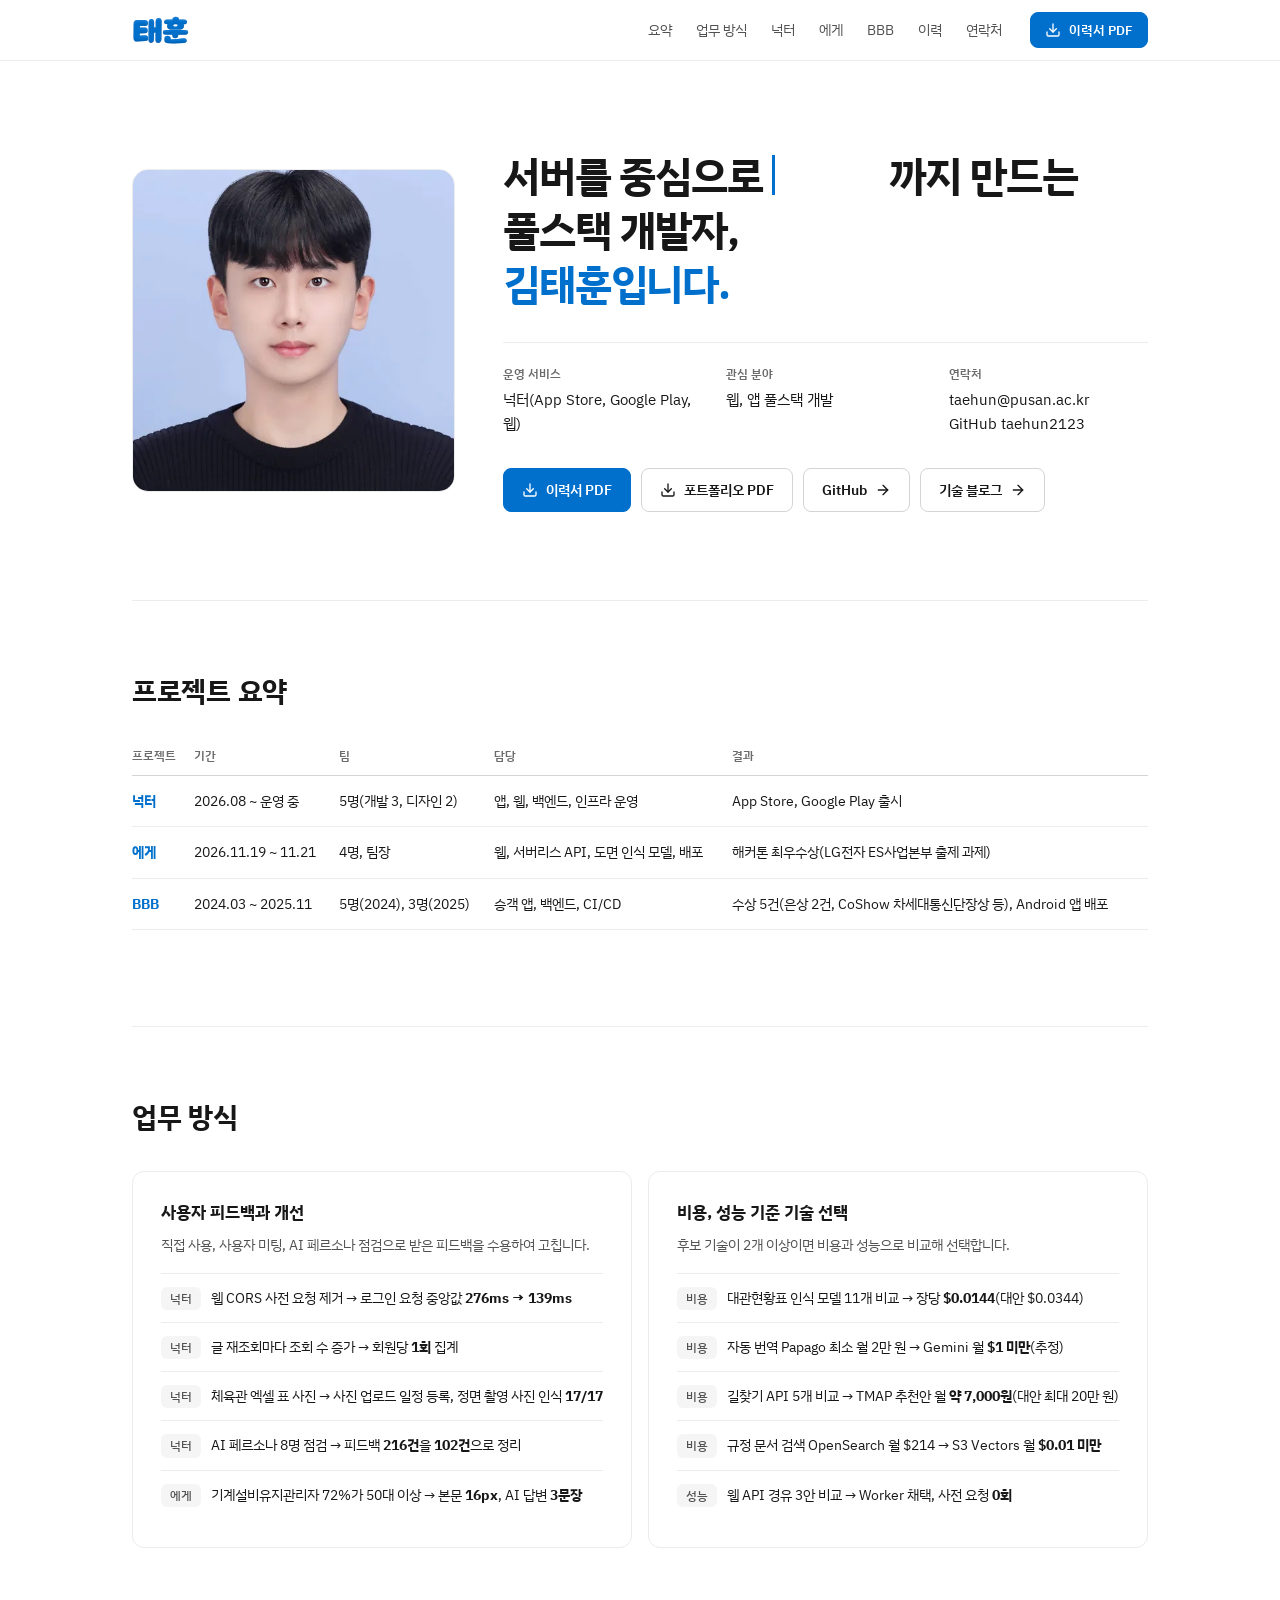
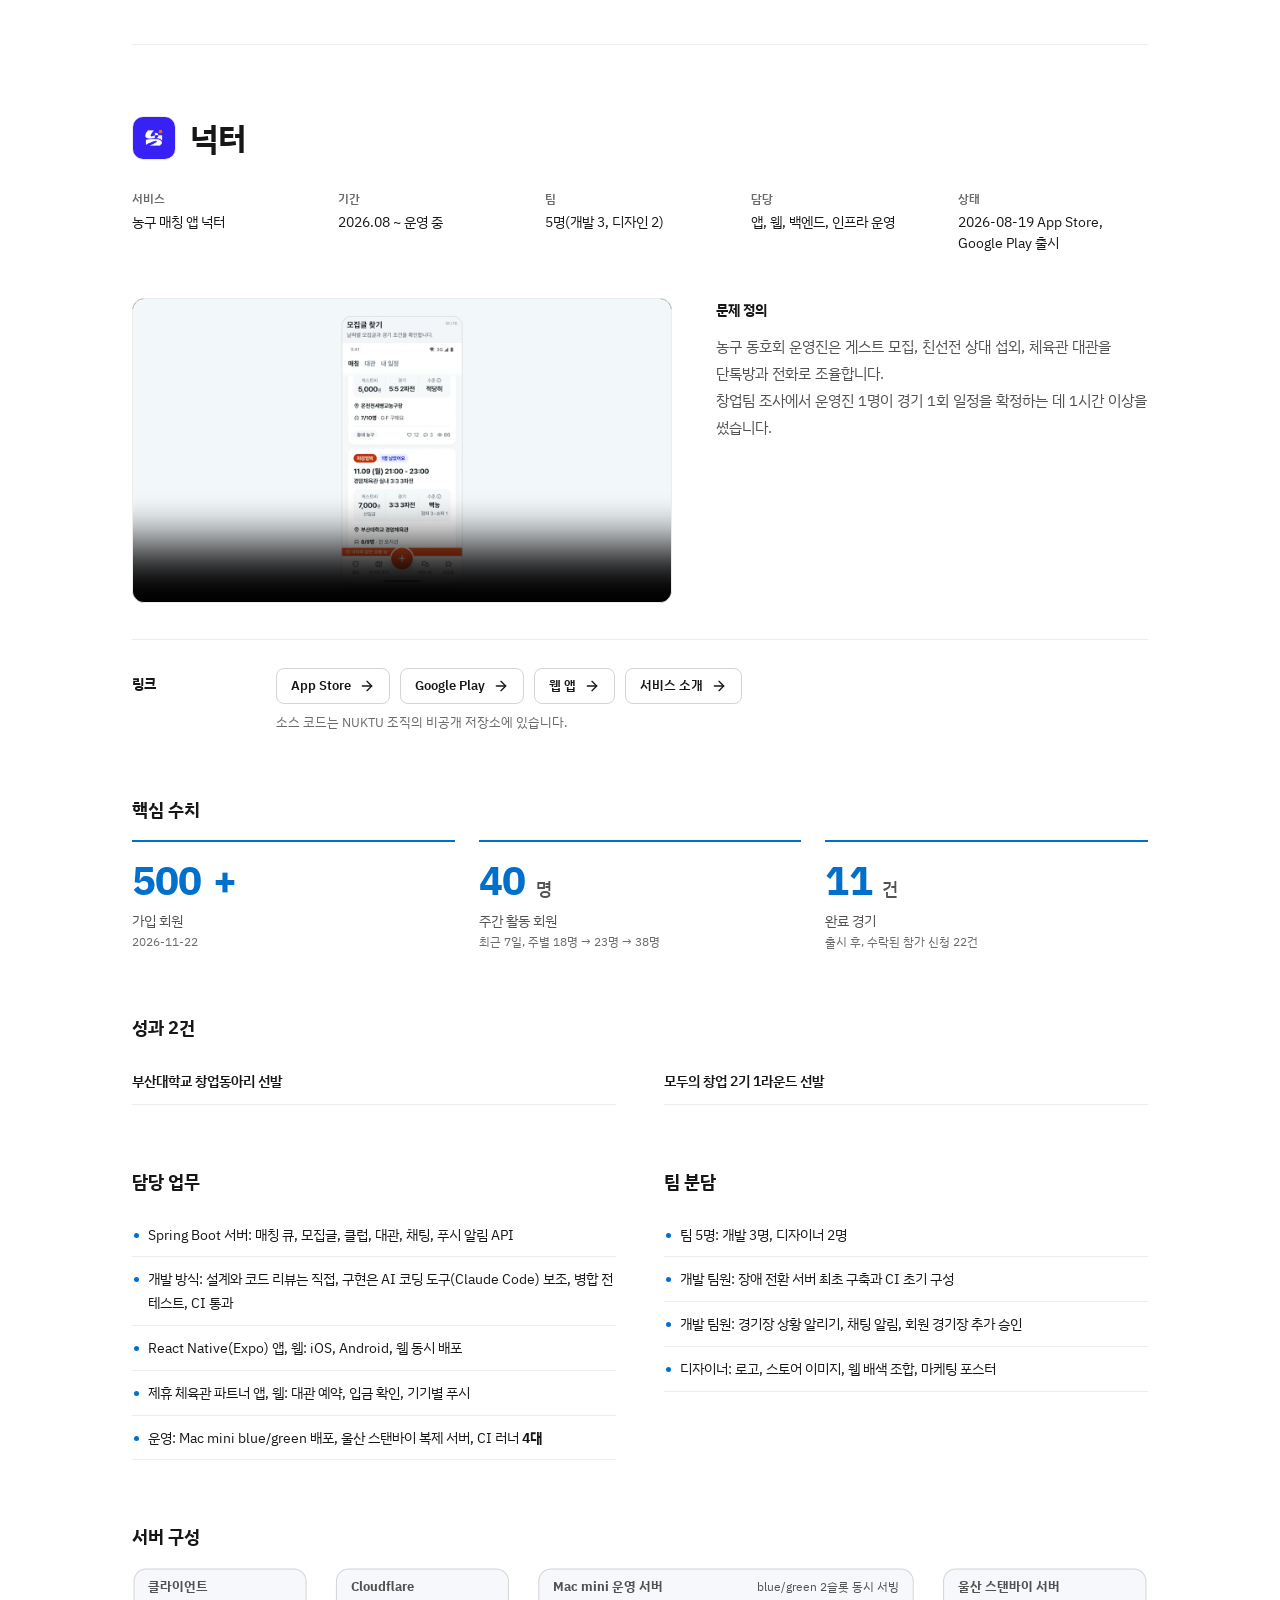
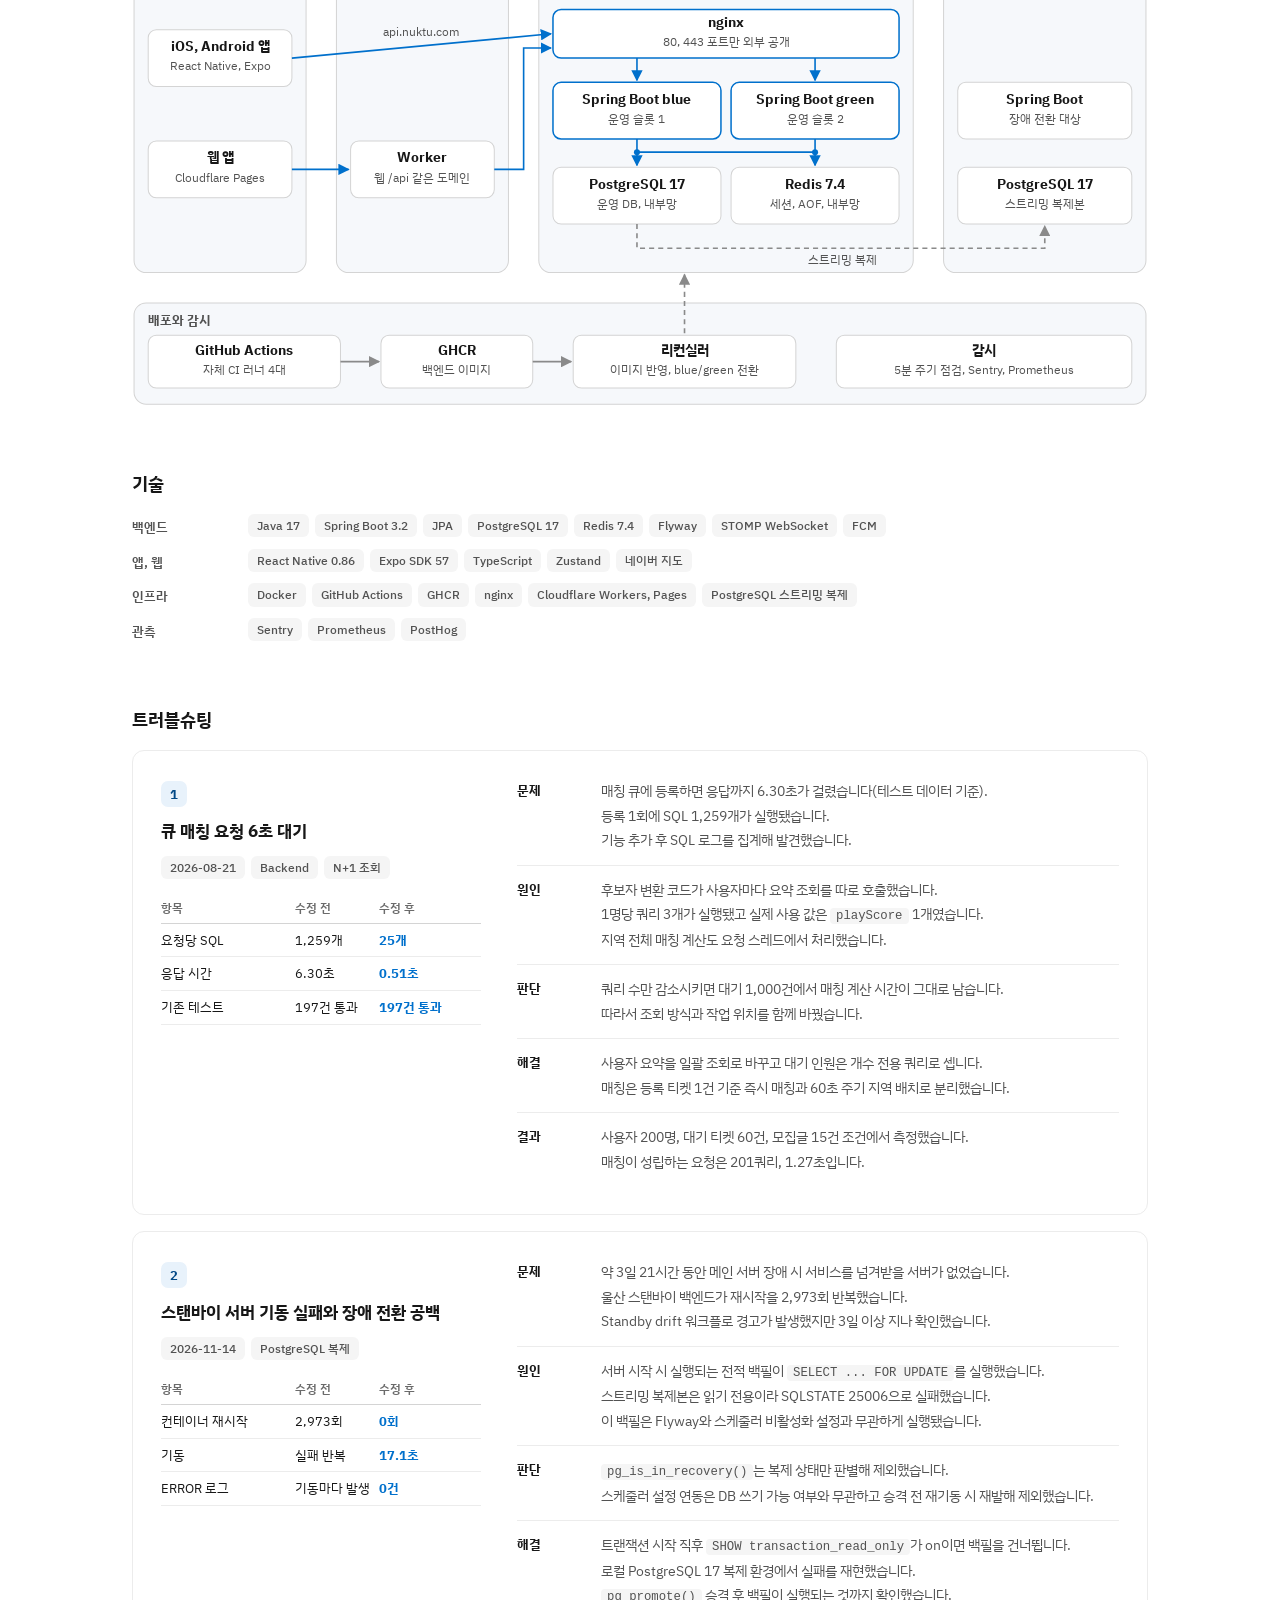
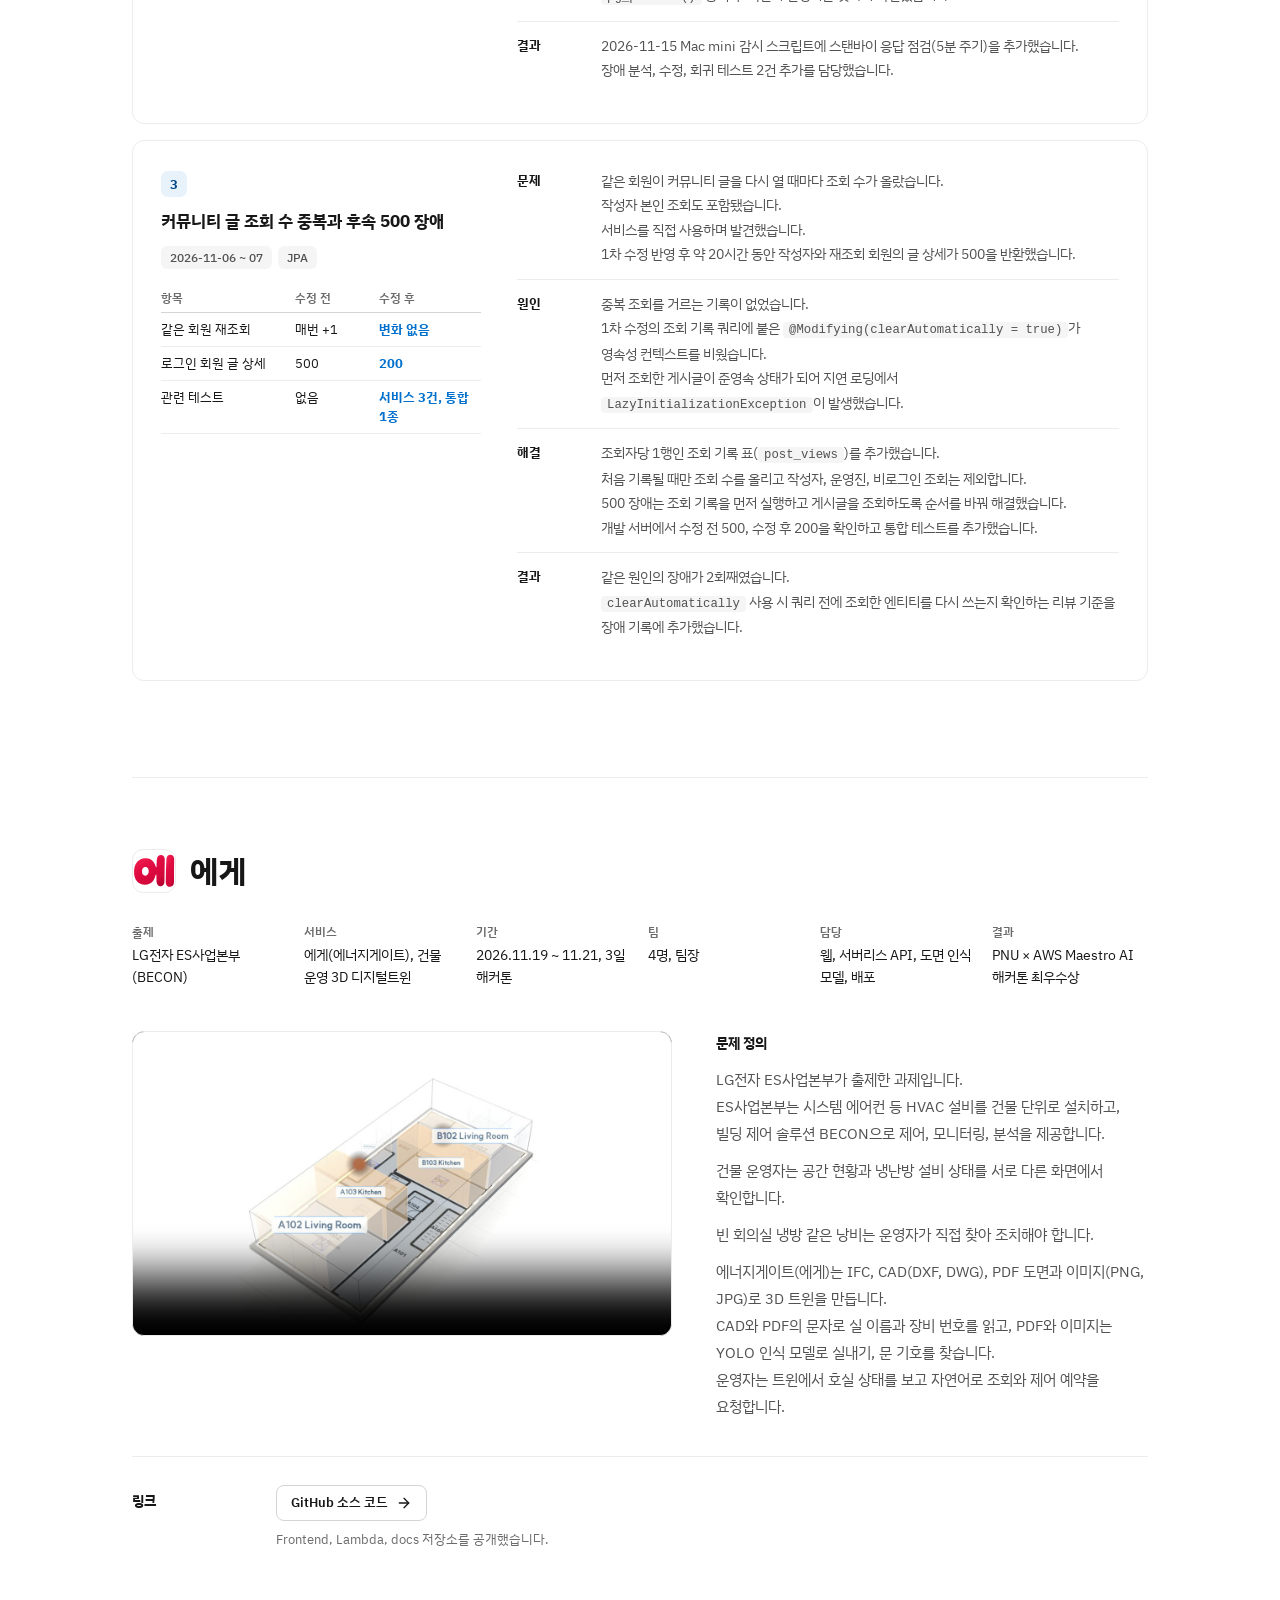
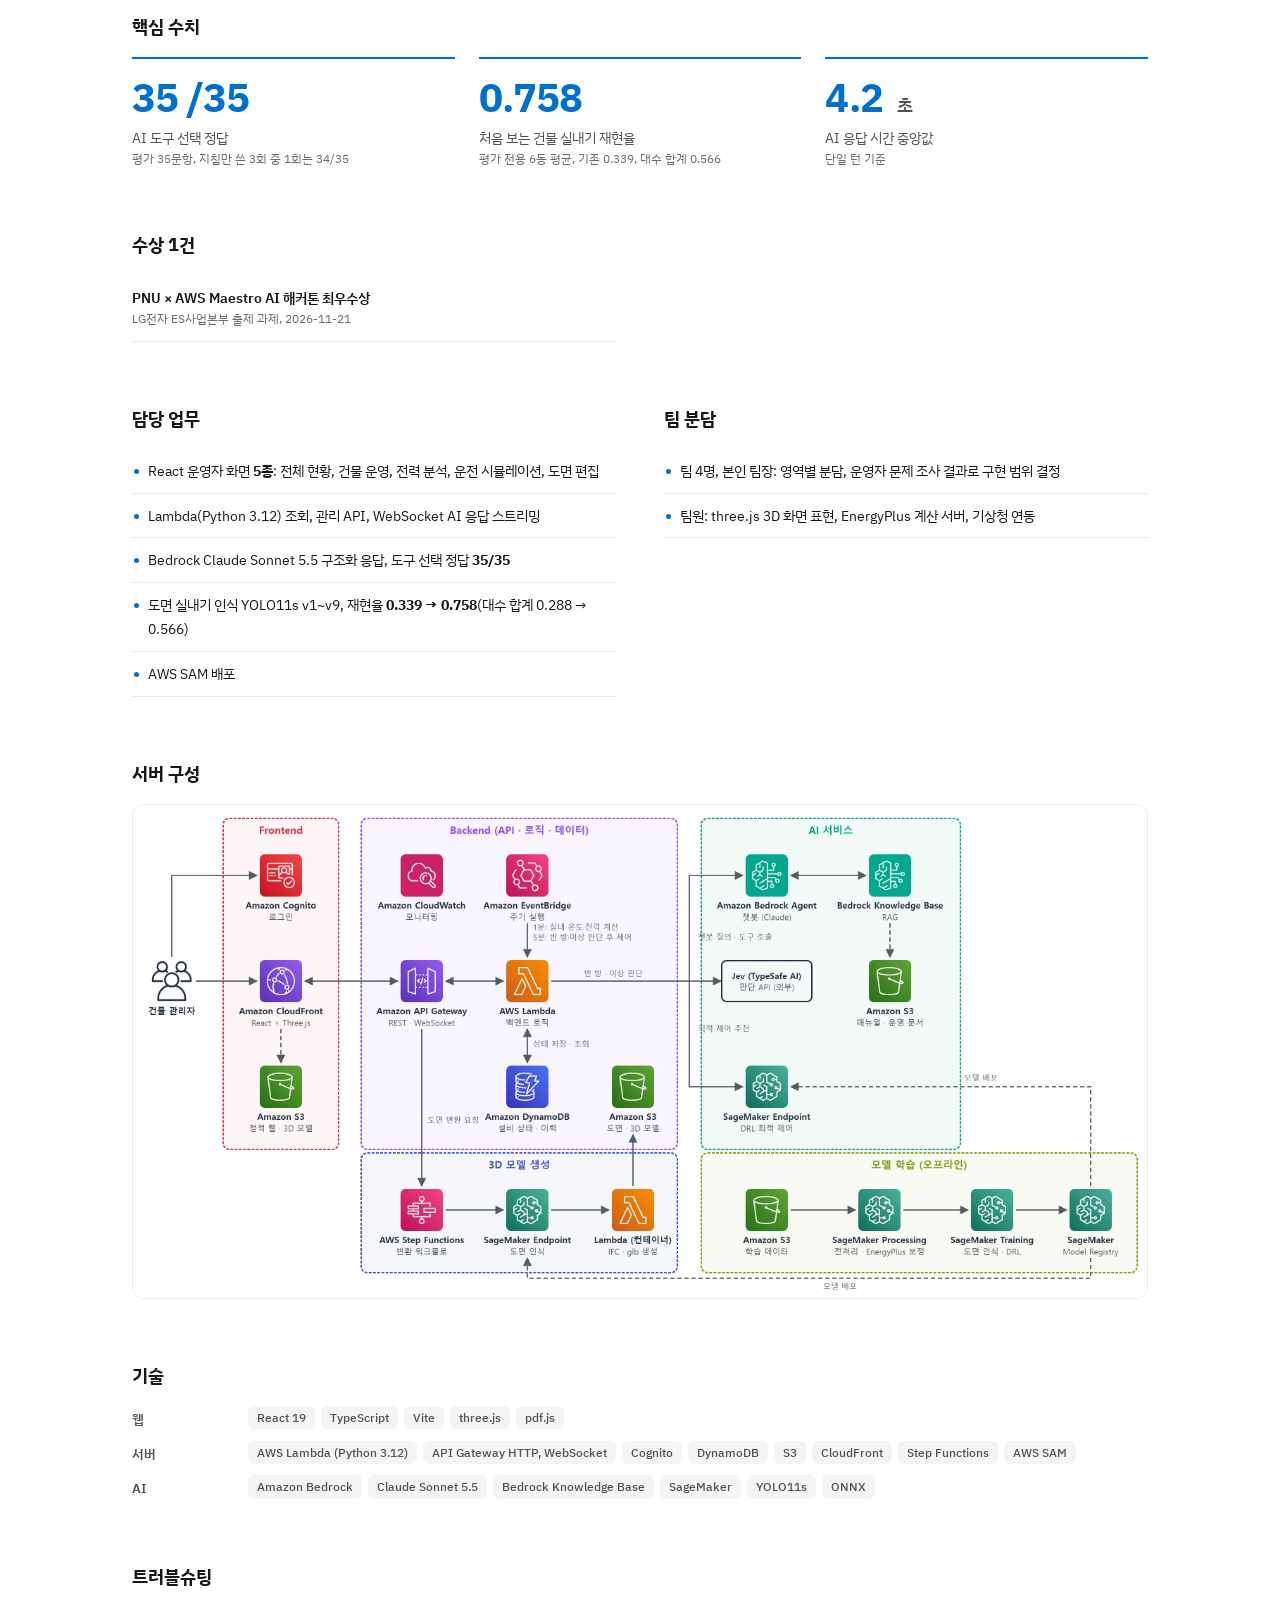
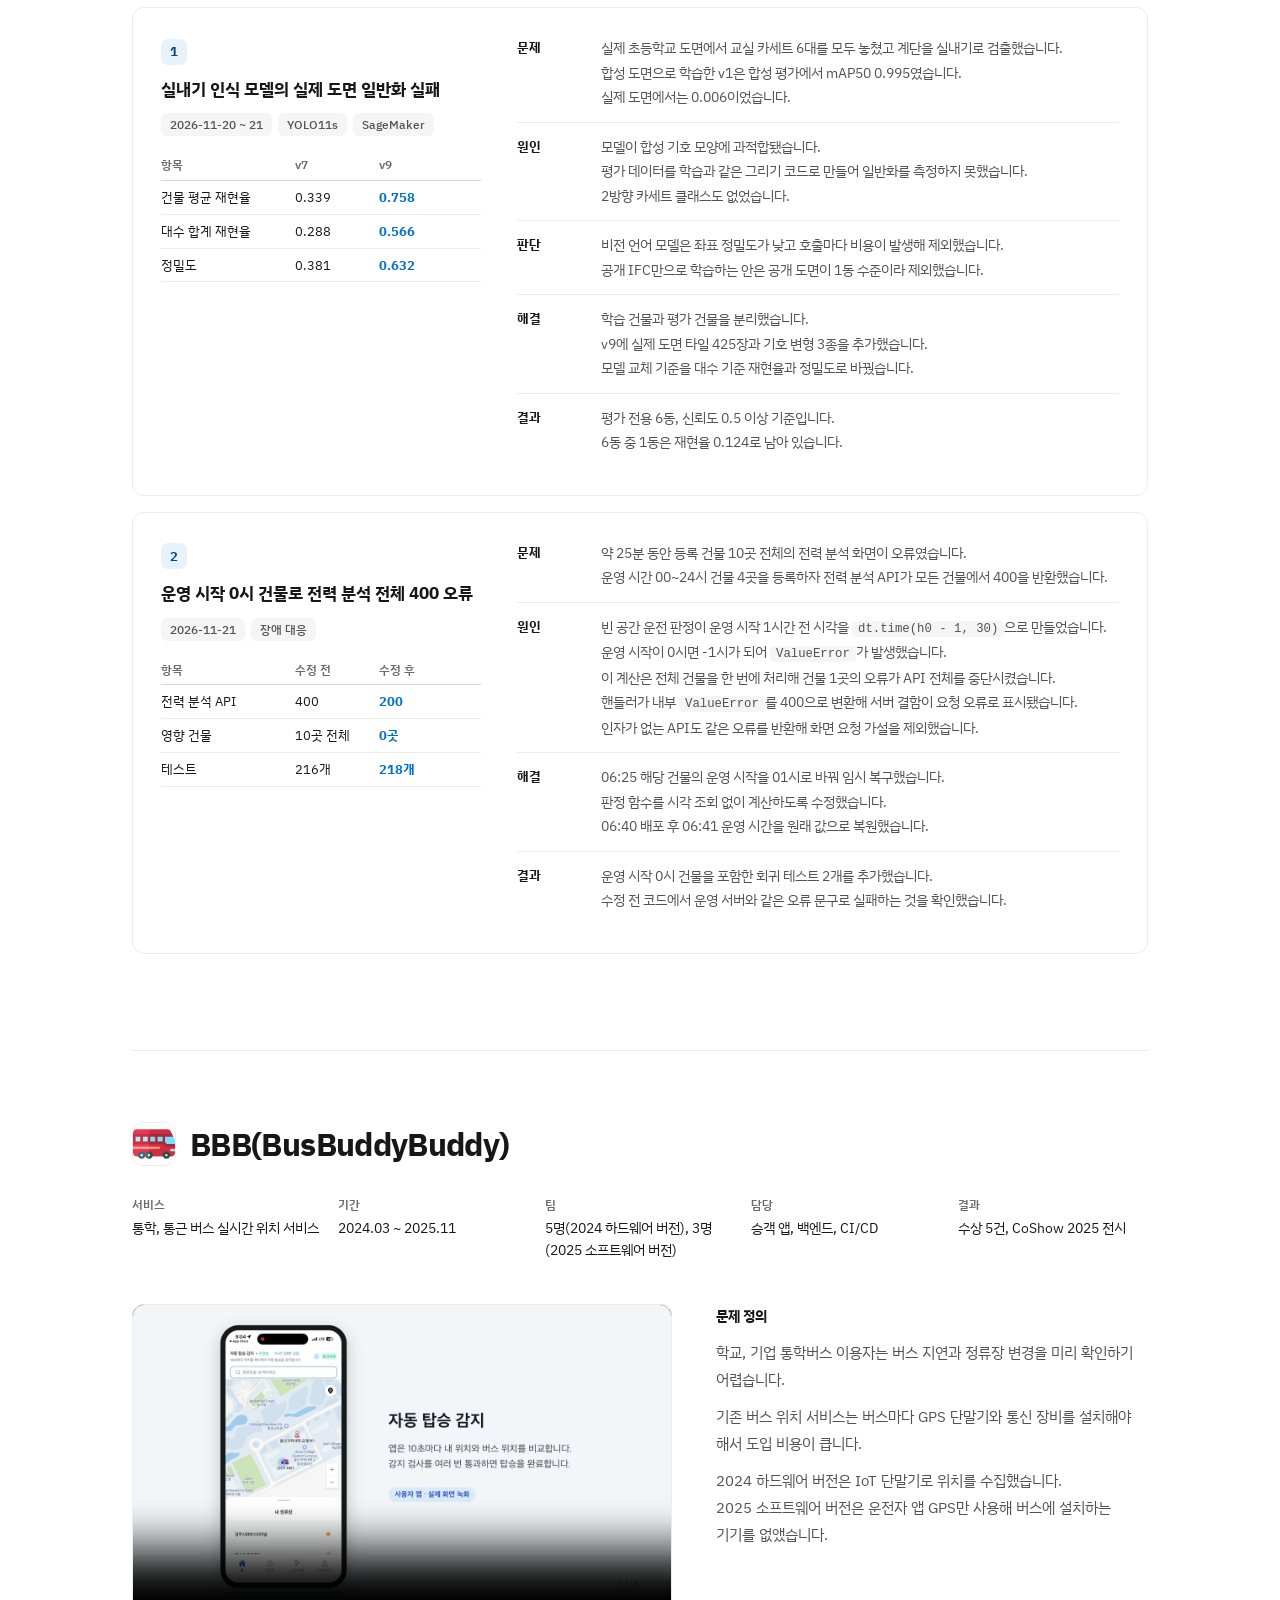
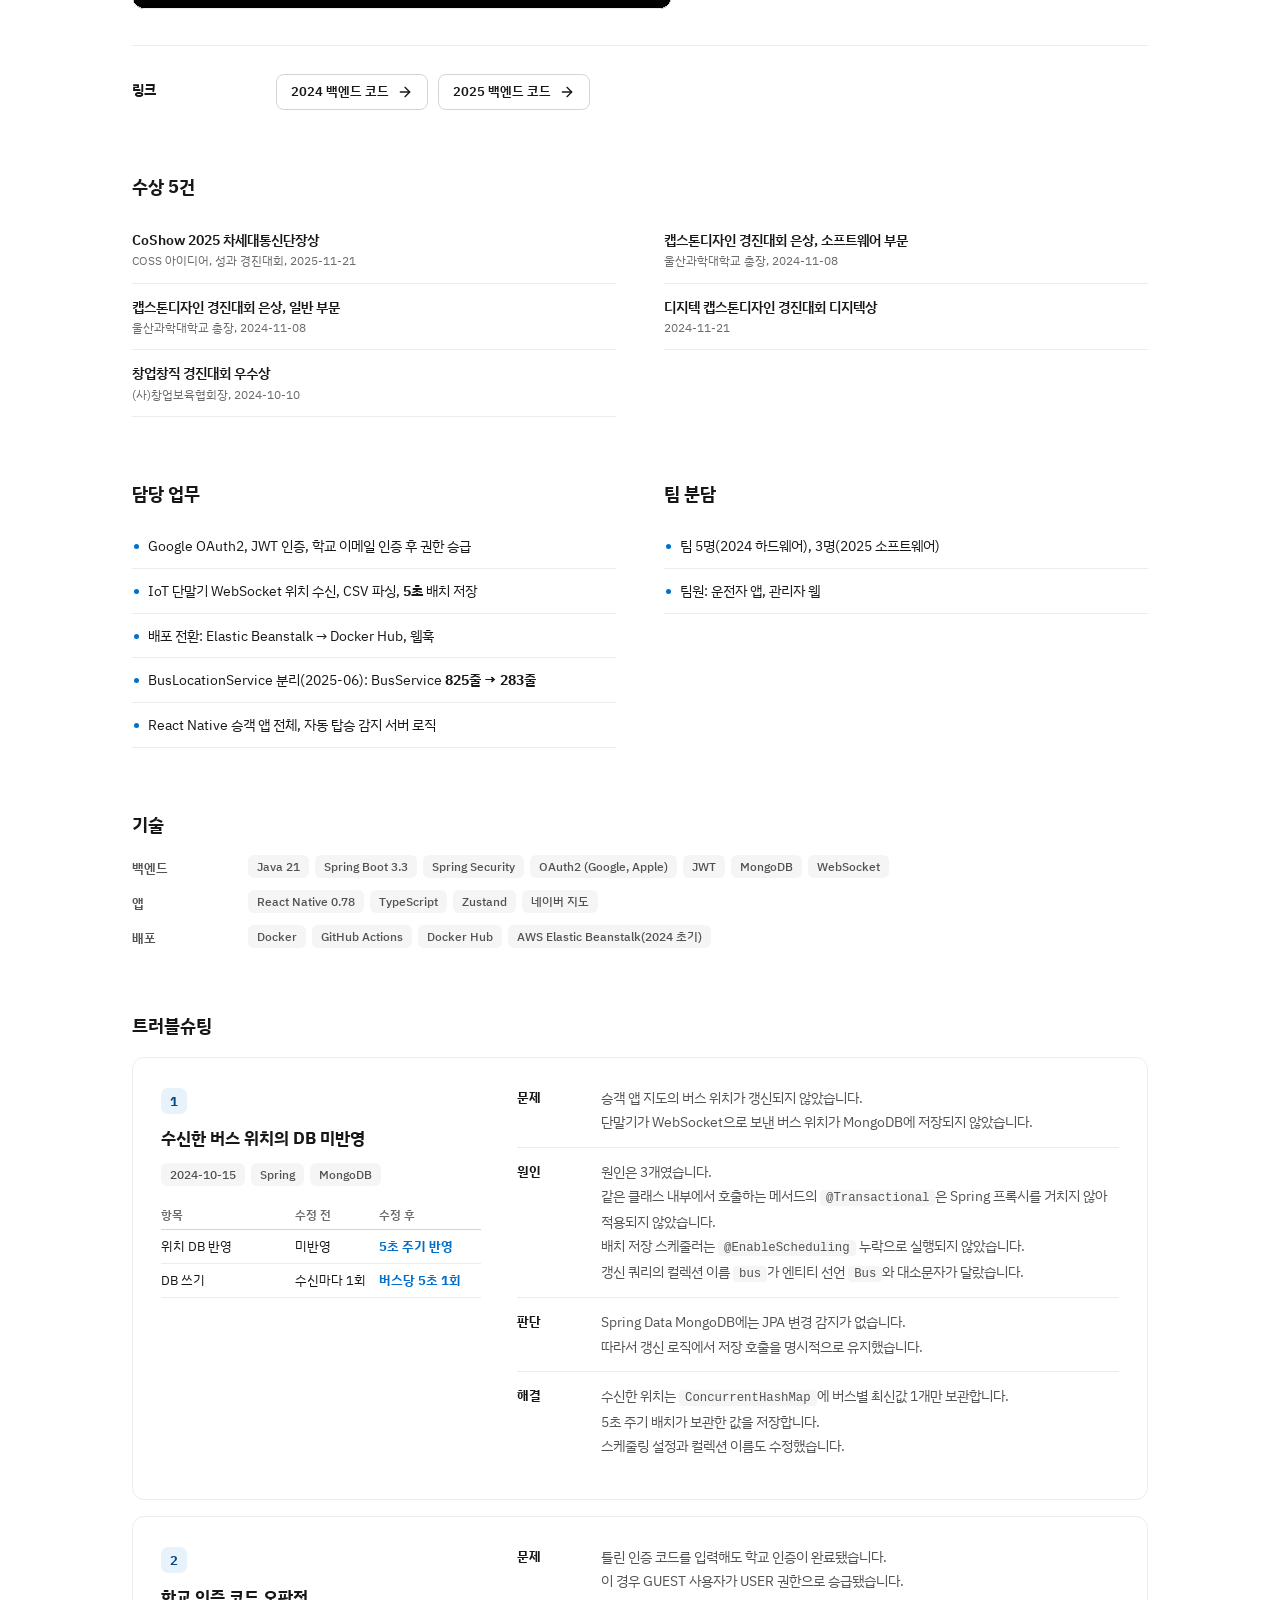
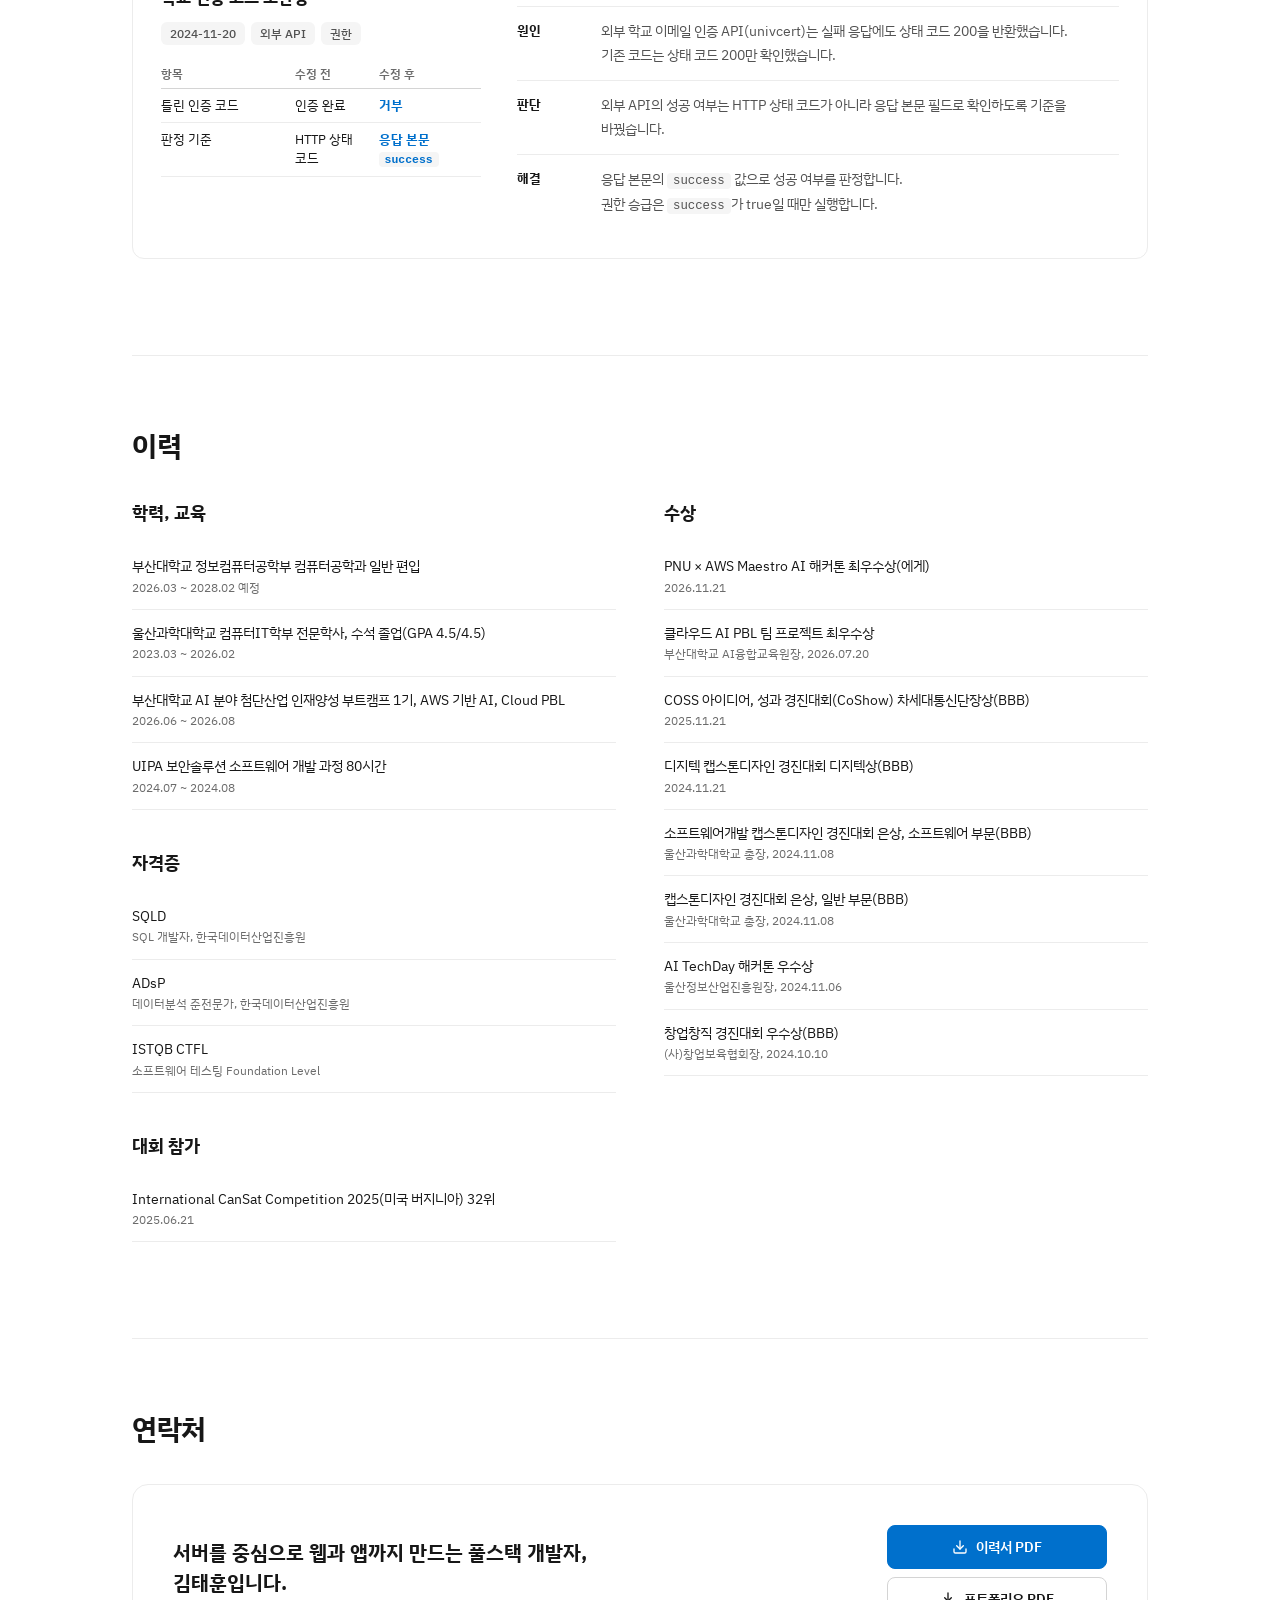
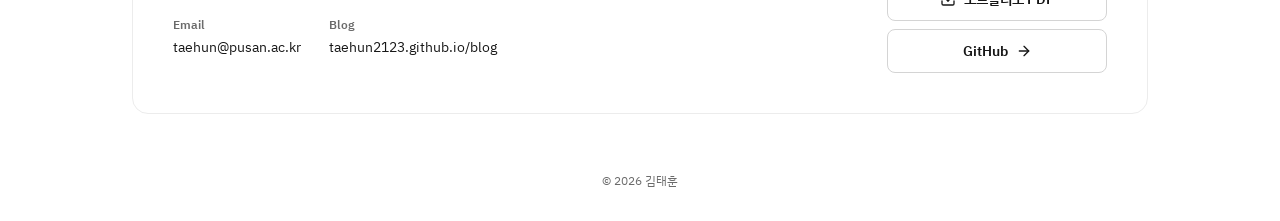
==== index.html @ 3077ce61 "업무 방식 피드백 카드 설명 문구 수정" ====
<!doctype html>
<html lang="ko">
<head>
<meta charset="utf-8">
<meta name="viewport" content="width=device-width, initial-scale=1">
<title>김태훈 포트폴리오 | 서버 중심 풀스택 개발자</title>
<meta name="description" content="서버 중심 풀스택 개발자 김태훈의 포트폴리오입니다. 운영 중인 농구 매칭 앱 넉터, 해커톤 최우수상 에게, 통학버스 앱 BBB를 담았습니다.">
<meta name="author" content="김태훈">
<meta name="naver-site-verification" content="cd877f97037268bdec0d4d731102cf85e093108e" />
<meta name="robots" content="index, follow, max-image-preview:large">
<link rel="canonical" href="https://taehun2123.github.io/">
<meta property="og:type" content="profile">
<meta property="og:site_name" content="김태훈 포트폴리오">
<meta property="og:locale" content="ko_KR">
<meta property="og:title" content="김태훈 포트폴리오 | 서버 중심 풀스택 개발자">
<meta property="og:description" content="서버 중심 풀스택 개발자 김태훈의 포트폴리오입니다. 운영 중인 농구 매칭 앱 넉터, 해커톤 최우수상 에게, 통학버스 앱 BBB를 담았습니다.">
<meta property="og:url" content="https://taehun2123.github.io/">
<meta property="og:image" content="https://taehun2123.github.io/assets/img/og-image.jpg">
<meta property="og:image:width" content="1200">
<meta property="og:image:height" content="630">
<meta property="og:image:alt" content="김태훈 프로필 사진과 서버 중심 풀스택 개발자 소개">
<meta name="twitter:card" content="summary_large_image">
<meta name="twitter:title" content="김태훈 포트폴리오 | 서버 중심 풀스택 개발자">
<meta name="twitter:description" content="서버 중심 풀스택 개발자 김태훈의 포트폴리오입니다. 운영 중인 농구 매칭 앱 넉터, 해커톤 최우수상 에게, 통학버스 앱 BBB를 담았습니다.">
<meta name="twitter:image" content="https://taehun2123.github.io/assets/img/og-image.jpg">
<script type="application/ld+json">
{
 "@context": "https://schema.org",
 "@type": "ProfilePage",
 "url": "https://taehun2123.github.io/",
 "inLanguage": "ko",
 "dateModified": "2026-11-23T13:25:50+09:00",
 "mainEntity": {
  "@type": "Person",
  "name": "김태훈",
  "alternateName": "Kim Taehun",
  "url": "https://taehun2123.github.io/",
  "image": "https://taehun2123.github.io/assets/img/profile.webp",
  "jobTitle": "풀스택 개발자",
  "description": "서버를 중심으로 웹과 앱까지 만드는 풀스택 개발자",
  "email": "mailto:taehun@pusan.ac.kr",
  "alumniOf": [
   {
    "@type": "CollegeOrUniversity",
    "name": "부산대학교"
   },
   {
    "@type": "CollegeOrUniversity",
    "name": "울산과학대학교"
   }
  ],
  "knowsAbout": [
   "Spring Boot",
   "React Native",
   "PostgreSQL",
   "Redis",
   "AWS",
   "Cloudflare Workers",
   "풀스택 개발"
  ],
  "sameAs": [
   "https://github.com/taehun2123",
   "https://taehun2123.github.io/blog/"
  ]
 }
}
</script>
<meta name="theme-color" content="#0070cc">
<link rel="icon" type="image/svg+xml" href="assets/th-blue-clay.svg">
<link rel="preconnect" href="https://fonts.googleapis.com">
<link rel="preconnect" href="https://fonts.gstatic.com" crossorigin>
<link href="https://fonts.googleapis.com/css2?family=IBM+Plex+Sans+KR:wght@300;400;500;600;700&display=swap" rel="stylesheet">
<link rel="stylesheet" href="assets/site.css?v=20261122e">
<script>
/* 움직임 준비
 - 조건: 동작 줄이기 설정이 아니고 IntersectionObserver 지원
 - 첫 화면 제목: 타이핑 시작 전 깜빡임 방지로 숨김, 3초 안에 본문 스크립트가 해제하지 못하면 그대로 표시 */
(() => {
  if (matchMedia('(prefers-reduced-motion: reduce)').matches || !('IntersectionObserver' in window)) return;
  const root = document.documentElement;
  root.setAttribute('data-motion', '');
  root.setAttribute('data-typing', '');
  setTimeout(() => root.removeAttribute('data-typing'), 3000);
})();
</script>
</head>
<body>

<svg width="0" height="0" style="position:absolute" aria-hidden="true">
  <symbol id="i-down" viewBox="0 0 24 24" fill="none" stroke="currentColor" stroke-width="2" stroke-linecap="round" stroke-linejoin="round"><path d="M21 15v4a2 2 0 0 1-2 2H5a2 2 0 0 1-2-2v-4"/><polyline points="7 10 12 15 17 10"/><line x1="12" x2="12" y1="15" y2="3"/></symbol>
  <symbol id="i-out" viewBox="0 0 24 24" fill="none" stroke="currentColor" stroke-width="2" stroke-linecap="round" stroke-linejoin="round"><path d="M5 12h14"/><path d="m12 5 7 7-7 7"/></symbol>
</svg>

<header class="nav">
  <div class="wrap">
    <a class="logo" href="#top" aria-label="맨 위로"><img src="assets/taehun-blue-clay.svg" alt="태훈" width="77" height="40"></a>
    <nav class="nav-links" aria-label="구역">
      <a href="#summary">요약</a>
      <a href="#approach">업무 방식</a>
      <a href="#nuktu">넉터</a>
      <a href="#ege">에게</a>
      <a href="#bustracker">BBB</a>
      <a href="#history">이력</a>
      <a href="#contact">연락처</a>
    </nav>
    <a class="pill pill-primary pill-sm" href="assets/kim-taehun-resume.pdf" download><svg><use href="#i-down"/></svg>이력서 PDF</a>
  </div>
</header>

<main id="top">

<!-- 첫 화면 -->
<section class="hero">
  <div class="wrap">
    <div class="hero-grid">
      <div class="hero-photo"><img src="assets/img/profile.webp" alt="김태훈 프로필 사진" width="480" height="480"></div>
      <div class="hero-main">
        <h1 class="hero-title">서버를 중심으로 웹과 앱까지 만드는 풀스택 개발자,<br><span class="accent">김태훈입니다.</span></h1>
        <dl class="hero-facts">
          <div><dt>운영 서비스</dt><dd>넉터(App Store, Google Play, 웹)</dd></div>
          <div><dt>관심 분야</dt><dd>웹, 앱 풀스택 개발</dd></div>
          <div><dt>연락처</dt><dd><a href="mailto:taehun@pusan.ac.kr">taehun@pusan.ac.kr</a><br><a href="https://github.com/taehun2123">GitHub taehun2123</a></dd></div>
        </dl>
        <div class="pill-row">
          <a class="pill pill-primary" href="assets/kim-taehun-resume.pdf" download><svg><use href="#i-down"/></svg>이력서 PDF</a>
          <a class="pill pill-line" href="assets/kim-taehun-portfolio.pdf" download><svg><use href="#i-down"/></svg>포트폴리오 PDF</a>
          <a class="pill pill-line" href="https://github.com/taehun2123">GitHub<svg><use href="#i-out"/></svg></a>
          <a class="pill pill-line" href="https://taehun2123.github.io/blog/">기술 블로그<svg><use href="#i-out"/></svg></a>
        </div>
      </div>
    </div>
  </div>
</section>

<!-- 요약 -->
<section class="section" id="summary">
  <div class="wrap">
    <h2 class="h-section">프로젝트 요약</h2>

    <table class="table summary-table">
      <thead><tr><th>프로젝트</th><th>기간</th><th>팀</th><th>담당</th><th>결과</th></tr></thead>
      <tbody>
        <tr>
          <td><a href="#nuktu">넉터</a></td>
          <td data-label="기간" class="num">2026.08 ~ 운영 중</td>
          <td data-label="팀">5명(개발 3, 디자인 2)</td>
          <td data-label="담당">앱, 웹, 백엔드, 인프라 운영</td>
          <td data-label="결과">App Store, Google Play 출시</td>
        </tr>
        <tr>
          <td><a href="#ege">에게</a></td>
          <td data-label="기간" class="num">2026.11.19 ~ 11.21</td>
          <td data-label="팀">4명, 팀장</td>
          <td data-label="담당">웹, 서버리스 API, 도면 인식 모델, 배포</td>
          <td data-label="결과">해커톤 최우수상(LG전자 ES사업본부 출제 과제)</td>
        </tr>
        <tr>
          <td><a href="#bustracker">BBB</a></td>
          <td data-label="기간" class="num">2024.03 ~ 2025.11</td>
          <td data-label="팀">5명(2024), 3명(2025)</td>
          <td data-label="담당">승객 앱, 백엔드, CI/CD</td>
          <td data-label="결과">수상 5건(은상 2건, CoShow 차세대통신단장상 등), Android 앱 배포</td>
        </tr>
      </tbody>
    </table>
  </div>
</section>

<!-- 업무 방식 -->
<section class="section" id="approach">
  <div class="wrap">
    <h2 class="h-section">업무 방식</h2>
    <div class="approach">
      <article class="approach-card">
        <h3 class="h-card">사용자 피드백과 개선</h3>
        <p class="approach-lead">직접 사용, 사용자 미팅, AI 페르소나 점검으로 받은 피드백을 수용하여 고칩니다.</p>
        <ul class="evidence">
          <li><span class="chip">넉터</span><span>웹 CORS 사전 요청 제거 → 로그인 요청 중앙값 <b>276ms → 139ms</b></span></li>
          <li><span class="chip">넉터</span><span>글 재조회마다 조회 수 증가 → 회원당 <b>1회</b> 집계</span></li>
          <li><span class="chip">넉터</span><span>체육관 엑셀 표 사진 → 사진 업로드 일정 등록, 정면 촬영 사진 인식 <b>17/17</b></span></li>
          <li><span class="chip">넉터</span><span>AI 페르소나 8명 점검 → 피드백 <b>216건</b>을 <b>102건</b>으로 정리</span></li>
          <li><span class="chip">에게</span><span>기계설비유지관리자 72%가 50대 이상 → 본문 <b>16px</b>, AI 답변 <b>3문장</b></span></li>
        </ul>
      </article>
      <article class="approach-card">
        <h3 class="h-card">비용, 성능 기준 기술 선택</h3>
        <p class="approach-lead">후보 기술이 2개 이상이면 비용과 성능으로 비교해 선택합니다.</p>
        <ul class="evidence">
          <li><span class="chip">비용</span><span>대관현황표 인식 모델 11개 비교 → 장당 <b>$0.0144</b>(대안 $0.0344)</span></li>
          <li><span class="chip">비용</span><span>자동 번역 Papago 최소 월 2만 원 → Gemini 월 <b>$1 미만</b>(추정)</span></li>
          <li><span class="chip">비용</span><span>길찾기 API 5개 비교 → TMAP 추천안 월 <b>약 7,000원</b>(대안 최대 20만 원)</span></li>
          <li><span class="chip">비용</span><span>규정 문서 검색 OpenSearch 월 $214 → S3 Vectors 월 <b>$0.01 미만</b></span></li>
          <li><span class="chip">성능</span><span>웹 API 경유 3안 비교 → Worker 채택, 사전 요청 <b>0회</b></span></li>
        </ul>
      </article>
    </div>
  </div>
</section>

<!-- 넉터 -->
<section id="nuktu">
  <div class="project-head">
    <div class="wrap">
      <h2 class="project-title"><img class="p-icon" src="assets/img/icon-nuktu.png" alt="" width="44" height="44">넉터</h2>
      <dl class="project-meta">
        <div><dt>서비스</dt><dd>농구 매칭 앱 넉터</dd></div>
        <div><dt>기간</dt><dd>2026.08 ~ 운영 중</dd></div>
        <div><dt>팀</dt><dd>5명(개발 3, 디자인 2)</dd></div>
        <div><dt>담당</dt><dd>앱, 웹, 백엔드, 인프라 운영</dd></div>
        <div><dt>상태</dt><dd>2026-08-19 App Store, Google Play 출시</dd></div>
      </dl>
      <div class="project-intro">
        <figure>
          <div class="video-frame">
            <video controls playsinline preload="metadata" poster="assets/img/nuktu-poster.jpg?v=20261122c" aria-label="넉터 앱 시연 영상">
              <source src="assets/video/nuktu-demo.mp4?v=20261122c" type="video/mp4">
            </video>
          </div>
        </figure>
        <div>
          <div class="intro-block">
            <div class="intro-label">문제 정의</div>
            <div class="lead">
              <p>농구 동호회 운영진은 게스트 모집, 친선전 상대 섭외, 체육관 대관을 단톡방과 전화로 조율합니다.<br>창업팀 조사에서 운영진 1명이 경기 1회 일정을 확정하는 데 1시간 이상을 썼습니다.</p>
            </div>
          </div>
        </div>
      </div>
      <div class="project-links">
        <div class="intro-label">링크</div>
        <div class="pill-row" style="margin-top:4px">
          <a class="pill pill-line pill-sm" href="https://apps.apple.com/kr/app/id6801552960">App Store<svg><use href="#i-out"/></svg></a>
          <a class="pill pill-line pill-sm" href="https://play.google.com/store/apps/details?id=com.pnu.basketball">Google Play<svg><use href="#i-out"/></svg></a>
          <a class="pill pill-line pill-sm" href="https://app.nuktu.com">웹 앱<svg><use href="#i-out"/></svg></a>
          <a class="pill pill-line pill-sm" href="https://nuktu.com">서비스 소개<svg><use href="#i-out"/></svg></a>
        </div>
        <p class="video-cap">소스 코드는 NUKTU 조직의 비공개 저장소에 있습니다.</p>
      </div>
    </div>
  </div>

  <div class="section">
    <div class="wrap">
      <div class="block">
        <h3 class="h-sub">핵심 수치</h3>
        <div class="kpis three">
          <div class="kpi"><div class="kpi-value">500+</div><div class="kpi-label">가입 회원</div><div class="kpi-note">2026-11-22</div></div>
          <div class="kpi"><div class="kpi-value">40<small>명</small></div><div class="kpi-label">주간 활동 회원</div><div class="kpi-note">최근 7일, 주별 18명 → 23명 → 38명</div></div>
          <div class="kpi"><div class="kpi-value">11<small>건</small></div><div class="kpi-label">완료 경기</div><div class="kpi-note">출시 후, 수락된 참가 신청 22건</div></div>
        </div>
      </div>

      <div class="block">
        <h3 class="h-sub">성과 2건</h3>
        <ul class="list-rows awards">
          <li>부산대학교 창업동아리 선발</li>
          <li>모두의 창업 2기 1라운드 선발</li>
        </ul>
      </div>

      <div class="block contrib">
        <div>
          <h3 class="h-sub">담당 업무</h3>
          <ul class="did">
            <li>Spring Boot 서버: 매칭 큐, 모집글, 클럽, 대관, 채팅, 푸시 알림 API</li>
            <li>개발 방식: 설계와 코드 리뷰는 직접, 구현은 AI 코딩 도구(Claude Code) 보조, 병합 전 테스트, CI 통과</li>
            <li>React Native(Expo) 앱, 웹: iOS, Android, 웹 동시 배포</li>
            <li>제휴 체육관 파트너 앱, 웹: 대관 예약, 입금 확인, 기기별 푸시</li>
            <li>운영: Mac mini blue/green 배포, 울산 스탠바이 복제 서버, CI 러너 <b>4대</b></li>
          </ul>
        </div>
        <div>
          <h3 class="h-sub">팀 분담</h3>
          <ul class="did">
            <li>팀 5명: 개발 3명, 디자이너 2명</li>
            <li>개발 팀원: 장애 전환 서버 최초 구축과 CI 초기 구성</li>
            <li>개발 팀원: 경기장 상황 알리기, 채팅 알림, 회원 경기장 추가 승인</li>
            <li>디자이너: 로고, 스토어 이미지, 웹 배색 조합, 마케팅 포스터</li>
          </ul>
        </div>
      </div>

      <div class="block">
        <h3 class="h-sub">서버 구성</h3>
        <figure class="arch"><svg class="arch-wide" xmlns="http://www.w3.org/2000/svg" viewBox="-2 -2 1004 434" role="img" aria-label="넉터 서버 구성도" font-family="IBM Plex Sans KR, Apple SD Gothic Neo, sans-serif"><defs><marker id="wa" viewBox="0 0 10 10" refX="9" refY="5" markerWidth="7" markerHeight="7" orient="auto-start-reverse"><path d="M0 0L10 5L0 10z" fill="#0070cc"/></marker><marker id="wg" viewBox="0 0 10 10" refX="9" refY="5" markerWidth="7" markerHeight="7" orient="auto-start-reverse"><path d="M0 0L10 5L0 10z" fill="#8a8a8a"/></marker></defs><rect x="0" y="0" width="170" height="300" rx="12" fill="#f6f8fb" stroke="#d4d4d4"/><text x="14" y="22" font-size="12.5" font-weight="700" fill="#525252">클라이언트</text><rect x="14" y="60" width="142" height="56" rx="8" fill="#ffffff" stroke="#d4d4d4" stroke-width="1"/><text x="85.0" y="81.0" text-anchor="middle" font-size="14" font-weight="700" fill="#171717">iOS, Android 앱</text><text x="85.0" y="100.0" text-anchor="middle" font-size="12" fill="#525252">React Native, Expo</text><rect x="14" y="170" width="142" height="56" rx="8" fill="#ffffff" stroke="#d4d4d4" stroke-width="1"/><text x="85.0" y="191.0" text-anchor="middle" font-size="14" font-weight="700" fill="#171717">웹 앱</text><text x="85.0" y="210.0" text-anchor="middle" font-size="12" fill="#525252">Cloudflare Pages</text><rect x="200" y="0" width="170" height="300" rx="12" fill="#f6f8fb" stroke="#d4d4d4"/><text x="214" y="22" font-size="12.5" font-weight="700" fill="#525252">Cloudflare</text><rect x="214" y="170" width="142" height="56" rx="8" fill="#ffffff" stroke="#d4d4d4" stroke-width="1"/><text x="285.0" y="191.0" text-anchor="middle" font-size="14" font-weight="700" fill="#171717">Worker</text><text x="285.0" y="210.0" text-anchor="middle" font-size="12" fill="#525252">웹 /api 같은 도메인</text><rect x="400" y="0" width="370" height="300" rx="12" fill="#f6f8fb" stroke="#d4d4d4"/><text x="414" y="22" font-size="12.5" font-weight="700" fill="#525252">Mac mini 운영 서버</text><text x="756" y="22" text-anchor="end" font-size="11.5" fill="#525252">blue/green 2슬롯 동시 서빙</text><rect x="414" y="40" width="342" height="48" rx="8" fill="#ffffff" stroke="#0070cc" stroke-width="1.5"/><text x="585.0" y="57.0" text-anchor="middle" font-size="14" font-weight="700" fill="#171717">nginx</text><text x="585.0" y="76.0" text-anchor="middle" font-size="12" fill="#525252">80, 443 포트만 외부 공개</text><rect x="414" y="112" width="166" height="56" rx="8" fill="#ffffff" stroke="#0070cc" stroke-width="1.5"/><text x="497.0" y="133.0" text-anchor="middle" font-size="14" font-weight="700" fill="#171717">Spring Boot blue</text><text x="497.0" y="152.0" text-anchor="middle" font-size="12" fill="#525252">운영 슬롯 1</text><rect x="590" y="112" width="166" height="56" rx="8" fill="#ffffff" stroke="#0070cc" stroke-width="1.5"/><text x="673.0" y="133.0" text-anchor="middle" font-size="14" font-weight="700" fill="#171717">Spring Boot green</text><text x="673.0" y="152.0" text-anchor="middle" font-size="12" fill="#525252">운영 슬롯 2</text><rect x="414" y="196" width="166" height="56" rx="8" fill="#ffffff" stroke="#d4d4d4" stroke-width="1"/><text x="497.0" y="217.0" text-anchor="middle" font-size="14" font-weight="700" fill="#171717">PostgreSQL 17</text><text x="497.0" y="236.0" text-anchor="middle" font-size="12" fill="#525252">운영 DB, 내부망</text><rect x="590" y="196" width="166" height="56" rx="8" fill="#ffffff" stroke="#d4d4d4" stroke-width="1"/><text x="673.0" y="217.0" text-anchor="middle" font-size="14" font-weight="700" fill="#171717">Redis 7.4</text><text x="673.0" y="236.0" text-anchor="middle" font-size="12" fill="#525252">세션, AOF, 내부망</text><rect x="800" y="0" width="200" height="300" rx="12" fill="#f6f8fb" stroke="#d4d4d4"/><text x="814" y="22" font-size="12.5" font-weight="700" fill="#525252">울산 스탠바이 서버</text><rect x="814" y="112" width="172" height="56" rx="8" fill="#ffffff" stroke="#d4d4d4" stroke-width="1"/><text x="900.0" y="133.0" text-anchor="middle" font-size="14" font-weight="700" fill="#171717">Spring Boot</text><text x="900.0" y="152.0" text-anchor="middle" font-size="12" fill="#525252">장애 전환 대상</text><rect x="814" y="196" width="172" height="56" rx="8" fill="#ffffff" stroke="#d4d4d4" stroke-width="1"/><text x="900.0" y="217.0" text-anchor="middle" font-size="14" font-weight="700" fill="#171717">PostgreSQL 17</text><text x="900.0" y="236.0" text-anchor="middle" font-size="12" fill="#525252">스트리밍 복제본</text><polyline points="156,88 412,64" fill="none" stroke="#0070cc" stroke-width="1.6" marker-end="url(#wa)"/><text x="284" y="66" text-anchor="middle" font-size="11.5" fill="#525252">api.nuktu.com</text><polyline points="156,198 212,198" fill="none" stroke="#0070cc" stroke-width="1.6" marker-end="url(#wa)"/><polyline points="356,198 385,198 385,78 412,78" fill="none" stroke="#0070cc" stroke-width="1.6" marker-end="url(#wa)"/><polyline points="497,88 497,110" fill="none" stroke="#0070cc" stroke-width="1.6" marker-end="url(#wa)"/><polyline points="673,88 673,110" fill="none" stroke="#0070cc" stroke-width="1.6" marker-end="url(#wa)"/><polyline points="497,168 497,181" fill="none" stroke="#0070cc" stroke-width="1.6"/><polyline points="673,168 673,181" fill="none" stroke="#0070cc" stroke-width="1.6"/><polyline points="497,181 673,181" fill="none" stroke="#0070cc" stroke-width="1.6"/><polyline points="497,181 497,194" fill="none" stroke="#0070cc" stroke-width="1.6" marker-end="url(#wa)"/><polyline points="673,181 673,194" fill="none" stroke="#0070cc" stroke-width="1.6" marker-end="url(#wa)"/><circle cx="497" cy="181" r="3" fill="#0070cc"/><circle cx="673" cy="181" r="3" fill="#0070cc"/><polyline points="497,252 497,276 900,276 900,254" fill="none" stroke="#8a8a8a" stroke-width="1.6" stroke-dasharray="5 4" marker-end="url(#wg)"/><text x="700" y="292" text-anchor="middle" font-size="11.5" fill="#525252">스트리밍 복제</text><rect x="0" y="330" width="1000" height="100" rx="12" fill="#f6f8fb" stroke="#d4d4d4"/><text x="14" y="352" font-size="12.5" font-weight="700" fill="#525252">배포와 감시</text><rect x="14" y="362" width="190" height="52" rx="8" fill="#ffffff" stroke="#d4d4d4" stroke-width="1"/><text x="109.0" y="381.0" text-anchor="middle" font-size="14" font-weight="700" fill="#171717">GitHub Actions</text><text x="109.0" y="400.0" text-anchor="middle" font-size="12" fill="#525252">자체 CI 러너 4대</text><rect x="244" y="362" width="150" height="52" rx="8" fill="#ffffff" stroke="#d4d4d4" stroke-width="1"/><text x="319.0" y="381.0" text-anchor="middle" font-size="14" font-weight="700" fill="#171717">GHCR</text><text x="319.0" y="400.0" text-anchor="middle" font-size="12" fill="#525252">백엔드 이미지</text><rect x="434" y="362" width="220" height="52" rx="8" fill="#ffffff" stroke="#d4d4d4" stroke-width="1"/><text x="544.0" y="381.0" text-anchor="middle" font-size="14" font-weight="700" fill="#171717">리컨실러</text><text x="544.0" y="400.0" text-anchor="middle" font-size="12" fill="#525252">이미지 반영, blue/green 전환</text><rect x="694" y="362" width="292" height="52" rx="8" fill="#ffffff" stroke="#d4d4d4" stroke-width="1"/><text x="840.0" y="381.0" text-anchor="middle" font-size="14" font-weight="700" fill="#171717">감시</text><text x="840.0" y="400.0" text-anchor="middle" font-size="12" fill="#525252">5분 주기 점검, Sentry, Prometheus</text><polyline points="204,388 242,388" fill="none" stroke="#8a8a8a" stroke-width="1.6" marker-end="url(#wg)"/><polyline points="394,388 432,388" fill="none" stroke="#8a8a8a" stroke-width="1.6" marker-end="url(#wg)"/><polyline points="544,360 544,302" fill="none" stroke="#8a8a8a" stroke-width="1.6" stroke-dasharray="5 4" marker-end="url(#wg)"/></svg><svg class="arch-tall" xmlns="http://www.w3.org/2000/svg" viewBox="-2 -2 364 854" role="img" aria-label="넉터 서버 구성도" font-family="IBM Plex Sans KR, Apple SD Gothic Neo, sans-serif"><defs><marker id="ta" viewBox="0 0 10 10" refX="9" refY="5" markerWidth="7" markerHeight="7" orient="auto-start-reverse"><path d="M0 0L10 5L0 10z" fill="#0070cc"/></marker><marker id="tg" viewBox="0 0 10 10" refX="9" refY="5" markerWidth="7" markerHeight="7" orient="auto-start-reverse"><path d="M0 0L10 5L0 10z" fill="#8a8a8a"/></marker></defs><rect x="0" y="0" width="360" height="140" rx="12" fill="#f6f8fb" stroke="#d4d4d4"/><text x="14" y="22" font-size="12.5" font-weight="700" fill="#525252">클라이언트</text><rect x="14" y="36" width="160" height="56" rx="8" fill="#ffffff" stroke="#d4d4d4" stroke-width="1"/><text x="94.0" y="57.0" text-anchor="middle" font-size="14" font-weight="700" fill="#171717">iOS, Android 앱</text><text x="94.0" y="76.0" text-anchor="middle" font-size="12" fill="#525252">React Native, Expo</text><rect x="186" y="36" width="160" height="56" rx="8" fill="#ffffff" stroke="#d4d4d4" stroke-width="1"/><text x="266.0" y="57.0" text-anchor="middle" font-size="14" font-weight="700" fill="#171717">웹 앱</text><text x="266.0" y="76.0" text-anchor="middle" font-size="12" fill="#525252">Cloudflare Pages</text><text x="142" y="124" text-anchor="end" font-size="11.5" fill="#525252">api.nuktu.com</text><rect x="0" y="170" width="360" height="90" rx="12" fill="#f6f8fb" stroke="#d4d4d4"/><text x="14" y="192" font-size="12.5" font-weight="700" fill="#525252">Cloudflare</text><rect x="186" y="196" width="160" height="56" rx="8" fill="#ffffff" stroke="#d4d4d4" stroke-width="1"/><text x="266.0" y="217.0" text-anchor="middle" font-size="14" font-weight="700" fill="#171717">Worker</text><text x="266.0" y="236.0" text-anchor="middle" font-size="12" fill="#525252">웹 /api 같은 도메인</text><rect x="0" y="290" width="360" height="290" rx="12" fill="#f6f8fb" stroke="#d4d4d4"/><text x="14" y="312" font-size="12.5" font-weight="700" fill="#525252">Mac mini 운영 서버</text><text x="346" y="566" text-anchor="end" font-size="11.5" fill="#525252">blue/green 2슬롯 동시 서빙</text><rect x="14" y="326" width="332" height="48" rx="8" fill="#ffffff" stroke="#0070cc" stroke-width="1.5"/><text x="180.0" y="343.0" text-anchor="middle" font-size="14" font-weight="700" fill="#171717">nginx</text><text x="180.0" y="362.0" text-anchor="middle" font-size="12" fill="#525252">80, 443 포트만 외부 공개</text><rect x="14" y="400" width="160" height="56" rx="8" fill="#ffffff" stroke="#0070cc" stroke-width="1.5"/><text x="94.0" y="421.0" text-anchor="middle" font-size="14" font-weight="700" fill="#171717">Spring Boot blue</text><text x="94.0" y="440.0" text-anchor="middle" font-size="12" fill="#525252">운영 슬롯 1</text><rect x="186" y="400" width="160" height="56" rx="8" fill="#ffffff" stroke="#0070cc" stroke-width="1.5"/><text x="266.0" y="421.0" text-anchor="middle" font-size="14" font-weight="700" fill="#171717">Spring Boot green</text><text x="266.0" y="440.0" text-anchor="middle" font-size="12" fill="#525252">운영 슬롯 2</text><rect x="14" y="484" width="160" height="56" rx="8" fill="#ffffff" stroke="#d4d4d4" stroke-width="1"/><text x="94.0" y="505.0" text-anchor="middle" font-size="14" font-weight="700" fill="#171717">PostgreSQL 17</text><text x="94.0" y="524.0" text-anchor="middle" font-size="12" fill="#525252">운영 DB, 내부망</text><rect x="186" y="484" width="160" height="56" rx="8" fill="#ffffff" stroke="#d4d4d4" stroke-width="1"/><text x="266.0" y="505.0" text-anchor="middle" font-size="14" font-weight="700" fill="#171717">Redis 7.4</text><text x="266.0" y="524.0" text-anchor="middle" font-size="12" fill="#525252">세션, AOF, 내부망</text><rect x="0" y="610" width="360" height="100" rx="12" fill="#f6f8fb" stroke="#d4d4d4"/><text x="14" y="632" font-size="12.5" font-weight="700" fill="#525252">울산 스탠바이 서버</text><rect x="14" y="640" width="160" height="56" rx="8" fill="#ffffff" stroke="#d4d4d4" stroke-width="1"/><text x="94.0" y="661.0" text-anchor="middle" font-size="14" font-weight="700" fill="#171717">PostgreSQL 17</text><text x="94.0" y="680.0" text-anchor="middle" font-size="12" fill="#525252">스트리밍 복제본</text><rect x="186" y="640" width="160" height="56" rx="8" fill="#ffffff" stroke="#d4d4d4" stroke-width="1"/><text x="266.0" y="661.0" text-anchor="middle" font-size="14" font-weight="700" fill="#171717">Spring Boot</text><text x="266.0" y="680.0" text-anchor="middle" font-size="12" fill="#525252">장애 전환 대상</text><rect x="0" y="740" width="360" height="110" rx="12" fill="#f6f8fb" stroke="#d4d4d4"/><text x="14" y="762" font-size="12.5" font-weight="700" fill="#525252">배포와 감시</text><text x="14" y="786" text-anchor="start" font-size="12.5" fill="#171717">GitHub Actions 자체 러너 4대 → GHCR</text><text x="14" y="808" text-anchor="start" font-size="12.5" fill="#171717">→ 리컨실러 이미지 반영, blue/green 전환</text><text x="14" y="830" text-anchor="start" font-size="12.5" fill="#171717">감시: 5분 주기 점검, Sentry, Prometheus</text><polyline points="150,92 150,324" fill="none" stroke="#0070cc" stroke-width="1.6" marker-end="url(#ta)"/><polyline points="266,92 266,194" fill="none" stroke="#0070cc" stroke-width="1.6" marker-end="url(#ta)"/><polyline points="266,252 266,324" fill="none" stroke="#0070cc" stroke-width="1.6" marker-end="url(#ta)"/><polyline points="94,374 94,398" fill="none" stroke="#0070cc" stroke-width="1.6" marker-end="url(#ta)"/><polyline points="266,374 266,398" fill="none" stroke="#0070cc" stroke-width="1.6" marker-end="url(#ta)"/><polyline points="94,456 94,469" fill="none" stroke="#0070cc" stroke-width="1.6"/><polyline points="266,456 266,469" fill="none" stroke="#0070cc" stroke-width="1.6"/><polyline points="94,469 266,469" fill="none" stroke="#0070cc" stroke-width="1.6"/><polyline points="94,469 94,482" fill="none" stroke="#0070cc" stroke-width="1.6" marker-end="url(#ta)"/><polyline points="266,469 266,482" fill="none" stroke="#0070cc" stroke-width="1.6" marker-end="url(#ta)"/><circle cx="94" cy="469" r="3" fill="#0070cc"/><circle cx="266" cy="469" r="3" fill="#0070cc"/><polyline points="150,540 150,638" fill="none" stroke="#8a8a8a" stroke-width="1.6" stroke-dasharray="5 4" marker-end="url(#tg)"/><text x="160" y="600" text-anchor="start" font-size="11.5" fill="#525252">스트리밍 복제</text></svg></figure>
      </div>

      <div class="block">
        <h3 class="h-sub">기술</h3>
        <dl class="stack">
          <dt>백엔드</dt><dd><span class="chip">Java 17</span><span class="chip">Spring Boot 3.2</span><span class="chip">JPA</span><span class="chip">PostgreSQL 17</span><span class="chip">Redis 7.4</span><span class="chip">Flyway</span><span class="chip">STOMP WebSocket</span><span class="chip">FCM</span></dd>
          <dt>앱, 웹</dt><dd><span class="chip">React Native 0.86</span><span class="chip">Expo SDK 57</span><span class="chip">TypeScript</span><span class="chip">Zustand</span><span class="chip">네이버 지도</span></dd>
          <dt>인프라</dt><dd><span class="chip">Docker</span><span class="chip">GitHub Actions</span><span class="chip">GHCR</span><span class="chip">nginx</span><span class="chip">Cloudflare Workers, Pages</span><span class="chip">PostgreSQL 스트리밍 복제</span></dd>
          <dt>관측</dt><dd><span class="chip">Sentry</span><span class="chip">Prometheus</span><span class="chip">PostHog</span></dd>
        </dl>
      </div>

      <div class="block">
        <h3 class="h-sub">트러블슈팅</h3>
        <div class="cases">

          <article class="case">
            <div class="case-side">
              <div class="case-no">1</div>
              <h4 class="h-card">큐 매칭 요청 6초 대기</h4>
              <div class="case-tags"><span class="chip">2026-08-21</span><span class="chip">Backend</span><span class="chip">N+1 조회</span></div>
              <div class="case-result">
                <table><thead><tr><th>항목</th><th>수정 전</th><th>수정 후</th></tr></thead><tbody>
                  <tr><td>요청당 SQL</td><td>1,259개</td><td class="after">25개</td></tr>
                  <tr><td>응답 시간</td><td>6.30초</td><td class="after">0.51초</td></tr>
                  <tr><td>기존 테스트</td><td>197건 통과</td><td class="after">197건 통과</td></tr>
                </tbody></table>
              </div>
            </div>
            <dl class="case-body">
              <dt>문제</dt><dd>매칭 큐에 등록하면 응답까지 6.30초가 걸렸습니다(테스트 데이터 기준).<br>등록 1회에 SQL 1,259개가 실행됐습니다.<br>기능 추가 후 SQL 로그를 집계해 발견했습니다.</dd>
              <dt>원인</dt><dd>후보자 변환 코드가 사용자마다 요약 조회를 따로 호출했습니다.<br>1명당 쿼리 3개가 실행됐고 실제 사용 값은 <code>playScore</code> 1개였습니다.<br>지역 전체 매칭 계산도 요청 스레드에서 처리했습니다.</dd>
              <dt>판단</dt><dd>쿼리 수만 감소시키면 대기 1,000건에서 매칭 계산 시간이 그대로 남습니다.<br>따라서 조회 방식과 작업 위치를 함께 바꿨습니다.</dd>
              <dt>해결</dt><dd>사용자 요약을 일괄 조회로 바꾸고 대기 인원은 개수 전용 쿼리로 셉니다.<br>매칭은 등록 티켓 1건 기준 즉시 매칭과 60초 주기 지역 배치로 분리했습니다.</dd>
              <dt>결과</dt><dd>사용자 200명, 대기 티켓 60건, 모집글 15건 조건에서 측정했습니다.<br>매칭이 성립하는 요청은 201쿼리, 1.27초입니다.</dd>
            </dl>
          </article>

          <article class="case">
            <div class="case-side">
              <div class="case-no">2</div>
              <h4 class="h-card">스탠바이 서버 기동 실패와 장애 전환 공백</h4>
              <div class="case-tags"><span class="chip">2026-11-14</span><span class="chip">PostgreSQL 복제</span></div>
              <div class="case-result">
                <table><thead><tr><th>항목</th><th>수정 전</th><th>수정 후</th></tr></thead><tbody>
                  <tr><td>컨테이너 재시작</td><td>2,973회</td><td class="after">0회</td></tr>
                  <tr><td>기동</td><td>실패 반복</td><td class="after">17.1초</td></tr>
                  <tr><td>ERROR 로그</td><td>기동마다 발생</td><td class="after">0건</td></tr>
                </tbody></table>
              </div>
            </div>
            <dl class="case-body">
              <dt>문제</dt><dd>약 3일 21시간 동안 메인 서버 장애 시 서비스를 넘겨받을 서버가 없었습니다.<br>울산 스탠바이 백엔드가 재시작을 2,973회 반복했습니다.<br>Standby drift 워크플로 경고가 발생했지만 3일 이상 지나 확인했습니다.</dd>
              <dt>원인</dt><dd>서버 시작 시 실행되는 전적 백필이 <code>SELECT ... FOR UPDATE</code>를 실행했습니다.<br>스트리밍 복제본은 읽기 전용이라 SQLSTATE 25006으로 실패했습니다.<br>이 백필은 Flyway와 스케줄러 비활성화 설정과 무관하게 실행됐습니다.</dd>
              <dt>판단</dt><dd><code>pg_is_in_recovery()</code>는 복제 상태만 판별해 제외했습니다.<br>스케줄러 설정 연동은 DB 쓰기 가능 여부와 무관하고 승격 전 재기동 시 재발해 제외했습니다.</dd>
              <dt>해결</dt><dd>트랜잭션 시작 직후 <code>SHOW transaction_read_only</code>가 on이면 백필을 건너뜁니다.<br>로컬 PostgreSQL 17 복제 환경에서 실패를 재현했습니다.<br><code>pg_promote()</code> 승격 후 백필이 실행되는 것까지 확인했습니다.</dd>
              <dt>결과</dt><dd>2026-11-15 Mac mini 감시 스크립트에 스탠바이 응답 점검(5분 주기)을 추가했습니다.<br>장애 분석, 수정, 회귀 테스트 2건 추가를 담당했습니다.</dd>
            </dl>
          </article>

          <article class="case">
            <div class="case-side">
              <div class="case-no">3</div>
              <h4 class="h-card">커뮤니티 글 조회 수 중복과 후속 500 장애</h4>
              <div class="case-tags"><span class="chip">2026-11-06 ~ 07</span><span class="chip">JPA</span></div>
              <div class="case-result">
                <table><thead><tr><th>항목</th><th>수정 전</th><th>수정 후</th></tr></thead><tbody>
                  <tr><td>같은 회원 재조회</td><td>매번 +1</td><td class="after">변화 없음</td></tr>
                  <tr><td>로그인 회원 글 상세</td><td>500</td><td class="after">200</td></tr>
                  <tr><td>관련 테스트</td><td>없음</td><td class="after">서비스 3건, 통합 1종</td></tr>
                </tbody></table>
              </div>
            </div>
            <dl class="case-body">
              <dt>문제</dt><dd>같은 회원이 커뮤니티 글을 다시 열 때마다 조회 수가 올랐습니다.<br>작성자 본인 조회도 포함됐습니다.<br>서비스를 직접 사용하며 발견했습니다.<br>1차 수정 반영 후 약 20시간 동안 작성자와 재조회 회원의 글 상세가 500을 반환했습니다.</dd>
              <dt>원인</dt><dd>중복 조회를 거르는 기록이 없었습니다.<br>1차 수정의 조회 기록 쿼리에 붙은 <code>@Modifying(clearAutomatically = true)</code>가 영속성 컨텍스트를 비웠습니다.<br>먼저 조회한 게시글이 준영속 상태가 되어 지연 로딩에서 <code>LazyInitializationException</code>이 발생했습니다.</dd>
              <dt>해결</dt><dd>조회자당 1행인 조회 기록 표(<code>post_views</code>)를 추가했습니다.<br>처음 기록될 때만 조회 수를 올리고 작성자, 운영진, 비로그인 조회는 제외합니다.<br>500 장애는 조회 기록을 먼저 실행하고 게시글을 조회하도록 순서를 바꿔 해결했습니다.<br>개발 서버에서 수정 전 500, 수정 후 200을 확인하고 통합 테스트를 추가했습니다.</dd>
              <dt>결과</dt><dd>같은 원인의 장애가 2회째였습니다.<br><code>clearAutomatically</code> 사용 시 쿼리 전에 조회한 엔티티를 다시 쓰는지 확인하는 리뷰 기준을 장애 기록에 추가했습니다.</dd>
            </dl>
          </article>

        </div>
      </div>
    </div>
  </div>
</section>

<!-- 에게 -->
<section id="ege">
  <div class="project-head">
    <div class="wrap">
      <h2 class="project-title"><img class="p-icon" src="assets/img/icon-ege.svg" alt="" width="44" height="44">에게</h2>
      <dl class="project-meta">
        <div><dt>출제</dt><dd>LG전자 ES사업본부(BECON)</dd></div>
        <div><dt>서비스</dt><dd>에게(에너지게이트), 건물 운영 3D 디지털트윈</dd></div>
        <div><dt>기간</dt><dd>2026.11.19 ~ 11.21, 3일 해커톤</dd></div>
        <div><dt>팀</dt><dd>4명, 팀장</dd></div>
        <div><dt>담당</dt><dd>웹, 서버리스 API, 도면 인식 모델, 배포</dd></div>
        <div><dt>결과</dt><dd>PNU × AWS Maestro AI 해커톤 최우수상</dd></div>
      </dl>
      <div class="project-intro">
        <figure>
          <div class="video-frame">
            <video controls playsinline preload="metadata" poster="assets/img/ege-poster.jpg?v=20261122c" aria-label="에게 시연 영상">
              <source src="assets/video/ege-demo.mp4?v=20261122b" type="video/mp4">
            </video>
          </div>
        </figure>
        <div>
          <div class="intro-block">
            <div class="intro-label">문제 정의</div>
            <div class="lead">
              <p>LG전자 ES사업본부가 출제한 과제입니다.<br>ES사업본부는 시스템 에어컨 등 HVAC 설비를 건물 단위로 설치하고, 빌딩 제어 솔루션 BECON으로 제어, 모니터링, 분석을 제공합니다.</p>
              <p>건물 운영자는 공간 현황과 냉난방 설비 상태를 서로 다른 화면에서 확인합니다.</p>
              <p>빈 회의실 냉방 같은 낭비는 운영자가 직접 찾아 조치해야 합니다.</p>
              <p>에너지게이트(에게)는 IFC, CAD(DXF, DWG), PDF 도면과 이미지(PNG, JPG)로 3D 트윈을 만듭니다.<br>CAD와 PDF의 문자로 실 이름과 장비 번호를 읽고, PDF와 이미지는 YOLO 인식 모델로 실내기, 문 기호를 찾습니다.<br>운영자는 트윈에서 호실 상태를 보고 자연어로 조회와 제어 예약을 요청합니다.</p>
            </div>
          </div>
        </div>
      </div>
      <div class="project-links">
        <div class="intro-label">링크</div>
        <div class="pill-row" style="margin-top:4px">
          <a class="pill pill-line pill-sm" href="https://github.com/Energy-gate">GitHub 소스 코드<svg><use href="#i-out"/></svg></a>
        </div>
        <p class="video-cap">Frontend, Lambda, docs 저장소를 공개했습니다.</p>
      </div>
    </div>
  </div>

  <div class="section">
    <div class="wrap">
      <div class="block">
        <h3 class="h-sub">핵심 수치</h3>
        <div class="kpis three">
          <div class="kpi"><div class="kpi-value">35/35</div><div class="kpi-label">AI 도구 선택 정답</div><div class="kpi-note">평가 35문항, 지침만 쓴 3회 중 1회는 34/35</div></div>
          <div class="kpi"><div class="kpi-value">0.758</div><div class="kpi-label">처음 보는 건물 실내기 재현율</div><div class="kpi-note">평가 전용 6동 평균, 기존 0.339, 대수 합계 0.566</div></div>
          <div class="kpi"><div class="kpi-value">4.2<small>초</small></div><div class="kpi-label">AI 응답 시간 중앙값</div><div class="kpi-note">단일 턴 기준</div></div>
        </div>
      </div>

      <div class="block">
        <h3 class="h-sub">수상 1건</h3>
        <ul class="list-rows awards">
          <li>PNU × AWS Maestro AI 해커톤 최우수상<span>LG전자 ES사업본부 출제 과제, 2026-11-21</span></li>
        </ul>
      </div>

      <div class="block contrib">
        <div>
          <h3 class="h-sub">담당 업무</h3>
          <ul class="did">
            <li>React 운영자 화면 <b>5종</b>: 전체 현황, 건물 운영, 전력 분석, 운전 시뮬레이션, 도면 편집</li>
            <li>Lambda(Python 3.12) 조회, 관리 API, WebSocket AI 응답 스트리밍</li>
            <li>Bedrock Claude Sonnet 5.5 구조화 응답, 도구 선택 정답 <b>35/35</b></li>
            <li>도면 실내기 인식 YOLO11s v1~v9, 재현율 <b>0.339 → 0.758</b>(대수 합계 0.288 → 0.566)</li>
            <li>AWS SAM 배포</li>
          </ul>
        </div>
        <div>
          <h3 class="h-sub">팀 분담</h3>
          <ul class="did">
            <li>팀 4명, 본인 팀장: 영역별 분담, 운영자 문제 조사 결과로 구현 범위 결정</li>
            <li>팀원: three.js 3D 화면 표현, EnergyPlus 계산 서버, 기상청 연동</li>
          </ul>
        </div>
      </div>

      <div class="block">
        <h3 class="h-sub">서버 구성</h3>
        <figure class="arch arch-img"><a href="assets/img/ege-architecture.png"><img src="assets/img/ege-architecture.webp" alt="에게 서버 구성도: CloudFront와 Cognito, API Gateway와 Lambda, DynamoDB, Bedrock Agent, SageMaker 도면 인식과 학습 흐름" width="2880" height="1400" loading="lazy"></a></figure>
      </div>

      <div class="block">
        <h3 class="h-sub">기술</h3>
        <dl class="stack">
          <dt>웹</dt><dd><span class="chip">React 19</span><span class="chip">TypeScript</span><span class="chip">Vite</span><span class="chip">three.js</span><span class="chip">pdf.js</span></dd>
          <dt>서버</dt><dd><span class="chip">AWS Lambda (Python 3.12)</span><span class="chip">API Gateway HTTP, WebSocket</span><span class="chip">Cognito</span><span class="chip">DynamoDB</span><span class="chip">S3</span><span class="chip">CloudFront</span><span class="chip">Step Functions</span><span class="chip">AWS SAM</span></dd>
          <dt>AI</dt><dd><span class="chip">Amazon Bedrock</span><span class="chip">Claude Sonnet 5.5</span><span class="chip">Bedrock Knowledge Base</span><span class="chip">SageMaker</span><span class="chip">YOLO11s</span><span class="chip">ONNX</span></dd>
        </dl>
      </div>

      <div class="block">
        <h3 class="h-sub">트러블슈팅</h3>
        <div class="cases">

          <article class="case">
            <div class="case-side">
              <div class="case-no">1</div>
              <h4 class="h-card">실내기 인식 모델의 실제 도면 일반화 실패</h4>
              <div class="case-tags"><span class="chip">2026-11-20 ~ 21</span><span class="chip">YOLO11s</span><span class="chip">SageMaker</span></div>
              <div class="case-result">
                <table><thead><tr><th>항목</th><th>v7</th><th>v9</th></tr></thead><tbody>
                  <tr><td>건물 평균 재현율</td><td>0.339</td><td class="after">0.758</td></tr>
                  <tr><td>대수 합계 재현율</td><td>0.288</td><td class="after">0.566</td></tr>
                  <tr><td>정밀도</td><td>0.381</td><td class="after">0.632</td></tr>
                </tbody></table>
              </div>
            </div>
            <dl class="case-body">
              <dt>문제</dt><dd>실제 초등학교 도면에서 교실 카세트 6대를 모두 놓쳤고 계단을 실내기로 검출했습니다.<br>합성 도면으로 학습한 v1은 합성 평가에서 mAP50 0.995였습니다.<br>실제 도면에서는 0.006이었습니다.</dd>
              <dt>원인</dt><dd>모델이 합성 기호 모양에 과적합됐습니다.<br>평가 데이터를 학습과 같은 그리기 코드로 만들어 일반화를 측정하지 못했습니다.<br>2방향 카세트 클래스도 없었습니다.</dd>
              <dt>판단</dt><dd>비전 언어 모델은 좌표 정밀도가 낮고 호출마다 비용이 발생해 제외했습니다.<br>공개 IFC만으로 학습하는 안은 공개 도면이 1동 수준이라 제외했습니다.</dd>
              <dt>해결</dt><dd>학습 건물과 평가 건물을 분리했습니다.<br>v9에 실제 도면 타일 425장과 기호 변형 3종을 추가했습니다.<br>모델 교체 기준을 대수 기준 재현율과 정밀도로 바꿨습니다.</dd>
              <dt>결과</dt><dd>평가 전용 6동, 신뢰도 0.5 이상 기준입니다.<br>6동 중 1동은 재현율 0.124로 남아 있습니다.</dd>
            </dl>
          </article>

          <article class="case">
            <div class="case-side">
              <div class="case-no">2</div>
              <h4 class="h-card">운영 시작 0시 건물로 전력 분석 전체 400 오류</h4>
              <div class="case-tags"><span class="chip">2026-11-21</span><span class="chip">장애 대응</span></div>
              <div class="case-result">
                <table><thead><tr><th>항목</th><th>수정 전</th><th>수정 후</th></tr></thead><tbody>
                  <tr><td>전력 분석 API</td><td>400</td><td class="after">200</td></tr>
                  <tr><td>영향 건물</td><td>10곳 전체</td><td class="after">0곳</td></tr>
                  <tr><td>테스트</td><td>216개</td><td class="after">218개</td></tr>
                </tbody></table>
              </div>
            </div>
            <dl class="case-body">
              <dt>문제</dt><dd>약 25분 동안 등록 건물 10곳 전체의 전력 분석 화면이 오류였습니다.<br>운영 시간 00~24시 건물 4곳을 등록하자 전력 분석 API가 모든 건물에서 400을 반환했습니다.</dd>
              <dt>원인</dt><dd>빈 공간 운전 판정이 운영 시작 1시간 전 시각을 <code>dt.time(h0 - 1, 30)</code>으로 만들었습니다.<br>운영 시작이 0시면 -1시가 되어 <code>ValueError</code>가 발생했습니다.<br>이 계산은 전체 건물을 한 번에 처리해 건물 1곳의 오류가 API 전체를 중단시켰습니다.<br>핸들러가 내부 <code>ValueError</code>를 400으로 변환해 서버 결함이 요청 오류로 표시됐습니다.<br>인자가 없는 API도 같은 오류를 반환해 화면 요청 가설을 제외했습니다.</dd>
              <dt>해결</dt><dd>06:25 해당 건물의 운영 시작을 01시로 바꿔 임시 복구했습니다.<br>판정 함수를 시각 조회 없이 계산하도록 수정했습니다.<br>06:40 배포 후 06:41 운영 시간을 원래 값으로 복원했습니다.</dd>
              <dt>결과</dt><dd>운영 시작 0시 건물을 포함한 회귀 테스트 2개를 추가했습니다.<br>수정 전 코드에서 운영 서버와 같은 오류 문구로 실패하는 것을 확인했습니다.</dd>
            </dl>
          </article>

        </div>
      </div>
    </div>
  </div>
</section>

<!-- BBB -->
<section id="bustracker">
  <div class="project-head">
    <div class="wrap">
      <h2 class="project-title"><img class="p-icon" src="assets/img/icon-bbb.png" alt="" width="44" height="44">BBB(BusBuddyBuddy)</h2>
      <dl class="project-meta">
        <div><dt>서비스</dt><dd>통학, 통근 버스 실시간 위치 서비스</dd></div>
        <div><dt>기간</dt><dd>2024.03 ~ 2025.11</dd></div>
        <div><dt>팀</dt><dd>5명(2024 하드웨어 버전), 3명(2025 소프트웨어 버전)</dd></div>
        <div><dt>담당</dt><dd>승객 앱, 백엔드, CI/CD</dd></div>
        <div><dt>결과</dt><dd>수상 5건, CoShow 2025 전시</dd></div>
      </dl>
      <div class="project-intro">
        <figure>
          <div class="video-frame">
            <video controls playsinline preload="metadata" poster="assets/img/bbb-poster.jpg?v=20261122c" aria-label="BBB 시연 영상">
              <source src="assets/video/bbb-demo.mp4?v=20261122" type="video/mp4">
            </video>
          </div>
        </figure>
        <div>
          <div class="intro-block">
            <div class="intro-label">문제 정의</div>
            <div class="lead">
              <p>학교, 기업 통학버스 이용자는 버스 지연과 정류장 변경을 미리 확인하기 어렵습니다.</p>
              <p>기존 버스 위치 서비스는 버스마다 GPS 단말기와 통신 장비를 설치해야 해서 도입 비용이 큽니다.</p>
              <p>2024 하드웨어 버전은 IoT 단말기로 위치를 수집했습니다.<br>2025 소프트웨어 버전은 운전자 앱 GPS만 사용해 버스에 설치하는 기기를 없앴습니다.</p>
            </div>
          </div>
          </div>
        </div>
      <div class="project-links">
        <div class="intro-label">링크</div>
        <div class="pill-row" style="margin-top:4px">
          <a class="pill pill-line pill-sm" href="https://github.com/Hardware-BBB-App/BackEnd">2024 백엔드 코드<svg><use href="#i-out"/></svg></a>
          <a class="pill pill-line pill-sm" href="https://github.com/BBB-bus-buddy-buddy/App-Backend">2025 백엔드 코드<svg><use href="#i-out"/></svg></a>
      </div>
      </div>
    </div>
  </div>

  <div class="section">
    <div class="wrap">
      <div class="block">
        <h3 class="h-sub">수상 5건</h3>
        <ul class="list-rows awards">
          <li>CoShow 2025 차세대통신단장상<span>COSS 아이디어, 성과 경진대회, 2025-11-21</span></li>
          <li>캡스톤디자인 경진대회 은상, 소프트웨어 부문<span>울산과학대학교 총장, 2024-11-08</span></li>
          <li>캡스톤디자인 경진대회 은상, 일반 부문<span>울산과학대학교 총장, 2024-11-08</span></li>
          <li>디지텍 캡스톤디자인 경진대회 디지텍상<span>2024-11-21</span></li>
          <li>창업창직 경진대회 우수상<span>(사)창업보육협회장, 2024-10-10</span></li>
        </ul>
      </div>

      <div class="block contrib">
        <div>
          <h3 class="h-sub">담당 업무</h3>
          <ul class="did">
            <li>Google OAuth2, JWT 인증, 학교 이메일 인증 후 권한 승급</li>
            <li>IoT 단말기 WebSocket 위치 수신, CSV 파싱, <b>5초</b> 배치 저장</li>
            <li>배포 전환: Elastic Beanstalk → Docker Hub, 웹훅</li>
            <li>BusLocationService 분리(2025-06): BusService <b>825줄 → 283줄</b></li>
            <li>React Native 승객 앱 전체, 자동 탑승 감지 서버 로직</li>
          </ul>
        </div>
        <div>
          <h3 class="h-sub">팀 분담</h3>
          <ul class="did">
            <li>팀 5명(2024 하드웨어), 3명(2025 소프트웨어)</li>
            <li>팀원: 운전자 앱, 관리자 웹</li>
          </ul>
        </div>
      </div>

      <div class="block">
        <h3 class="h-sub">기술</h3>
        <dl class="stack">
          <dt>백엔드</dt><dd><span class="chip">Java 21</span><span class="chip">Spring Boot 3.3</span><span class="chip">Spring Security</span><span class="chip">OAuth2 (Google, Apple)</span><span class="chip">JWT</span><span class="chip">MongoDB</span><span class="chip">WebSocket</span></dd>
          <dt>앱</dt><dd><span class="chip">React Native 0.78</span><span class="chip">TypeScript</span><span class="chip">Zustand</span><span class="chip">네이버 지도</span></dd>
          <dt>배포</dt><dd><span class="chip">Docker</span><span class="chip">GitHub Actions</span><span class="chip">Docker Hub</span><span class="chip">AWS Elastic Beanstalk(2024 초기)</span></dd>
        </dl>
      </div>

      <div class="block">
        <h3 class="h-sub">트러블슈팅</h3>
        <div class="cases">

          <article class="case">
            <div class="case-side">
              <div class="case-no">1</div>
              <h4 class="h-card">수신한 버스 위치의 DB 미반영</h4>
              <div class="case-tags"><span class="chip">2024-10-15</span><span class="chip">Spring</span><span class="chip">MongoDB</span></div>
              <div class="case-result">
                <table><thead><tr><th>항목</th><th>수정 전</th><th>수정 후</th></tr></thead><tbody>
                  <tr><td>위치 DB 반영</td><td>미반영</td><td class="after">5초 주기 반영</td></tr>
                  <tr><td>DB 쓰기</td><td>수신마다 1회</td><td class="after">버스당 5초 1회</td></tr>
                </tbody></table>
              </div>
            </div>
            <dl class="case-body">
              <dt>문제</dt><dd>승객 앱 지도의 버스 위치가 갱신되지 않았습니다.<br>단말기가 WebSocket으로 보낸 버스 위치가 MongoDB에 저장되지 않았습니다.</dd>
              <dt>원인</dt><dd>원인은 3개였습니다.<br>같은 클래스 내부에서 호출하는 메서드의 <code>@Transactional</code>은 Spring 프록시를 거치지 않아 적용되지 않았습니다.<br>배치 저장 스케줄러는 <code>@EnableScheduling</code> 누락으로 실행되지 않았습니다.<br>갱신 쿼리의 컬렉션 이름 <code>bus</code>가 엔티티 선언 <code>Bus</code>와 대소문자가 달랐습니다.</dd>
              <dt>판단</dt><dd>Spring Data MongoDB에는 JPA 변경 감지가 없습니다.<br>따라서 갱신 로직에서 저장 호출을 명시적으로 유지했습니다.</dd>
              <dt>해결</dt><dd>수신한 위치는 <code>ConcurrentHashMap</code>에 버스별 최신값 1개만 보관합니다.<br>5초 주기 배치가 보관한 값을 저장합니다.<br>스케줄링 설정과 컬렉션 이름도 수정했습니다.</dd>
            </dl>
          </article>

          <article class="case">
            <div class="case-side">
              <div class="case-no">2</div>
              <h4 class="h-card">학교 인증 코드 오판정</h4>
              <div class="case-tags"><span class="chip">2024-11-20</span><span class="chip">외부 API</span><span class="chip">권한</span></div>
              <div class="case-result">
                <table><thead><tr><th>항목</th><th>수정 전</th><th>수정 후</th></tr></thead><tbody>
                  <tr><td>틀린 인증 코드</td><td>인증 완료</td><td class="after">거부</td></tr>
                  <tr><td>판정 기준</td><td>HTTP 상태 코드</td><td class="after">응답 본문 <code>success</code></td></tr>
                </tbody></table>
              </div>
            </div>
            <dl class="case-body">
              <dt>문제</dt><dd>틀린 인증 코드를 입력해도 학교 인증이 완료됐습니다.<br>이 경우 GUEST 사용자가 USER 권한으로 승급됐습니다.</dd>
              <dt>원인</dt><dd>외부 학교 이메일 인증 API(univcert)는 실패 응답에도 상태 코드 200을 반환했습니다.<br>기존 코드는 상태 코드 200만 확인했습니다.</dd>
              <dt>판단</dt><dd>외부 API의 성공 여부는 HTTP 상태 코드가 아니라 응답 본문 필드로 확인하도록 기준을 바꿨습니다.</dd>
              <dt>해결</dt><dd>응답 본문의 <code>success</code> 값으로 성공 여부를 판정합니다.<br>권한 승급은 <code>success</code>가 true일 때만 실행합니다.</dd>
            </dl>
          </article>

        </div>
      </div>
    </div>
  </div>
</section>

<!-- 이력 -->
<section class="section" id="history">
  <div class="wrap">
    <h2 class="h-section">이력</h2>
    <div class="resume-grid">
      <div>
        <h3 class="h-sub">학력, 교육</h3>
        <ul class="list-rows">
          <li>부산대학교 정보컴퓨터공학부 컴퓨터공학과 일반 편입<span>2026.03 ~ 2028.02 예정</span></li>
          <li>울산과학대학교 컴퓨터IT학부 전문학사, 수석 졸업(GPA 4.5/4.5)<span>2023.03 ~ 2026.02</span></li>
          <li>부산대학교 AI 분야 첨단산업 인재양성 부트캠프 1기, AWS 기반 AI, Cloud PBL<span>2026.06 ~ 2026.08</span></li>
          <li>UIPA 보안솔루션 소프트웨어 개발 과정 80시간<span>2024.07 ~ 2024.08</span></li>
        </ul>
        <h3 class="h-sub h-gap">자격증</h3>
        <ul class="list-rows">
          <li>SQLD<span>SQL 개발자, 한국데이터산업진흥원</span></li>
          <li>ADsP<span>데이터분석 준전문가, 한국데이터산업진흥원</span></li>
          <li>ISTQB CTFL<span>소프트웨어 테스팅 Foundation Level</span></li>
        </ul>
        <h3 class="h-sub h-gap">대회 참가</h3>
        <ul class="list-rows">
          <li>International CanSat Competition 2025(미국 버지니아) 32위<span>2025.06.21</span></li>
        </ul>
      </div>
      <div>
        <h3 class="h-sub">수상</h3>
        <ul class="list-rows">
          <li>PNU × AWS Maestro AI 해커톤 최우수상(에게)<span>2026.11.21</span></li>
          <li>클라우드 AI PBL 팀 프로젝트 최우수상<span>부산대학교 AI융합교육원장, 2026.07.20</span></li>
          <li>COSS 아이디어, 성과 경진대회(CoShow) 차세대통신단장상(BBB)<span>2025.11.21</span></li>
          <li>디지텍 캡스톤디자인 경진대회 디지텍상(BBB)<span>2024.11.21</span></li>
          <li>소프트웨어개발 캡스톤디자인 경진대회 은상, 소프트웨어 부문(BBB)<span>울산과학대학교 총장, 2024.11.08</span></li>
          <li>캡스톤디자인 경진대회 은상, 일반 부문(BBB)<span>울산과학대학교 총장, 2024.11.08</span></li>
          <li>AI TechDay 해커톤 우수상<span>울산정보산업진흥원장, 2024.11.06</span></li>
          <li>창업창직 경진대회 우수상(BBB)<span>(사)창업보육협회장, 2024.10.10</span></li>
        </ul>
      </div>
    </div>
  </div>
</section>

</main>

<footer class="footer" id="contact">
  <div class="wrap">
    <h2 class="h-section">연락처</h2>
    <div class="contact-box">
      <div>
        <p class="contact-title">서버를 중심으로 웹과 앱까지 만드는 풀스택 개발자,<br>김태훈입니다.</p>
        <dl class="contact-list">
          <div><dt>Email</dt><dd><a href="mailto:taehun@pusan.ac.kr">taehun@pusan.ac.kr</a></dd></div>
          <div><dt>Blog</dt><dd><a href="https://taehun2123.github.io/blog/">taehun2123.github.io/blog</a></dd></div>
        </dl>
      </div>
      <div class="contact-actions">
        <a class="pill pill-primary" href="assets/kim-taehun-resume.pdf" download><svg><use href="#i-down"/></svg>이력서 PDF</a>
        <a class="pill pill-line" href="assets/kim-taehun-portfolio.pdf" download><svg><use href="#i-down"/></svg>포트폴리오 PDF</a>
        <a class="pill pill-line" href="https://github.com/taehun2123">GitHub<svg><use href="#i-out"/></svg></a>
      </div>
    </div>
    <div class="footer-base">© 2026 김태훈</div>
  </div>
</footer>

<script>
/* 움직임
 - 기준: 넉터 마케팅 사이트의 제목 타이핑, 등장, 숫자 증가와 에게 움직임 토큰
 - 타이핑: 첫 화면 제목을 글자당 55ms로 쓰고 2.4초 유지, 30ms로 지운 뒤 다시 쓰기 반복. 글자 칸을 먼저 잡아 두어 줄바꿈 위치 고정
 - 등장: 화면 하단 12% 안쪽에 들어오면 1회 실행. 같은 묶음의 형제 요소는 60ms 간격(최대 8개)
 - 숫자: 화면 진입 시 0에서 최종값까지 1.2초, 감속 곡선. 최종 폭을 먼저 고정해 주변 이동 방지
 - 동작 줄이기 설정이면 머리 스크립트가 data-motion을 설정하지 않아 전부 생략 */
(() => {
  const root = document.documentElement;
  if (!root.hasAttribute('data-motion')) return;

  const title = document.querySelector('.hero-title');
  if (title) {
    title.setAttribute('aria-label', [...title.childNodes].map((n) => (n.nodeName === 'BR' ? ' ' : n.textContent)).join('').replace(/\s+/g, ' ').trim());
    const chars = [];
    const split = (node) => {
      for (const child of [...node.childNodes]) {
        if (child.nodeType === 3) {
          const frag = document.createDocumentFragment();
          for (const ch of child.textContent) {
            const span = document.createElement('span');
            span.className = 'tw-char';
            span.setAttribute('aria-hidden', 'true');
            span.textContent = ch;
            frag.appendChild(span);
            chars.push(span);
          }
          child.replaceWith(frag);
        } else if (child.nodeType === 1 && child.tagName !== 'BR') split(child);
      }
    };
    split(title);
    const caret = document.createElement('span');
    caret.className = 'tw-caret';
    caret.setAttribute('aria-hidden', 'true');
    root.removeAttribute('data-typing');
    // 반복: 글자당 55ms로 쓰고 2.4초 유지, 글자당 30ms로 지우고 0.5초 뒤 다시 쓰기
    const TYPE = 55, ERASE = 30, HOLD = 2400, GAP = 500;
    let i = 0;
    let typing = true;
    const pause = (ms) => { caret.classList.add('idle'); setTimeout(() => { caret.classList.remove('idle'); step(); }, ms); };
    const step = () => {
      if (typing) {
        chars[i].classList.add('on');
        chars[i].after(caret);
        i += 1;
        if (i < chars.length) { setTimeout(step, TYPE); return; }
        typing = false;
        pause(HOLD);
        return;
      }
      i -= 1;
      chars[i].classList.remove('on');
      if (i > 0) { chars[i - 1].after(caret); setTimeout(step, ERASE); return; }
      chars[0].before(caret);
      typing = true;
      pause(GAP);
    };
    chars[0].before(caret);
    setTimeout(step, 250);
  }

  const groups = ['.h-section', '.summary-table', '.approach-card', '.project-title', '.project-meta', '.project-intro', '.project-links', '.section .block', '.case', '.resume-grid > div', '.contact-box'];
  const targets = [...document.querySelectorAll(groups.join(','))];
  targets.forEach((el) => {
    const peers = [...el.parentElement.children].filter((c) => targets.includes(c));
    el.style.setProperty('--i', Math.min(peers.indexOf(el), 7));
    el.setAttribute('data-reveal', '');
  });
  const reveal = new IntersectionObserver((entries) => {
    entries.forEach((entry) => {
      if (!entry.isIntersecting) return;
      entry.target.setAttribute('data-revealed', '');
      reveal.unobserve(entry.target);
    });
  }, { rootMargin: '0px 0px -12% 0px' });
  targets.forEach((el) => reveal.observe(el));
  addEventListener('scroll', () => {
    if (innerHeight + scrollY < document.documentElement.scrollHeight - 2) return;
    document.querySelectorAll('[data-reveal]:not([data-revealed])').forEach((el) => { el.setAttribute('data-revealed', ''); reveal.unobserve(el); });
  }, { passive: true });

  const ease = (t) => 1 - (1 - t) ** 3;
  const counter = new IntersectionObserver((entries) => {
    entries.forEach((entry) => {
      if (!entry.isIntersecting) return;
      counter.unobserve(entry.target);
      const el = entry.target;
      const end = Number(el.dataset.to);
      const digits = Number(el.dataset.digits);
      const t0 = performance.now();
      const tick = (now) => {
        const t = Math.min(1, (now - t0) / 1200);
        el.textContent = (end * ease(t)).toFixed(digits);
        if (t < 1) requestAnimationFrame(tick);
      };
      requestAnimationFrame(tick);
    });
  }, { rootMargin: '0px 0px -12% 0px' });
  document.querySelectorAll('.kpi-value').forEach((value) => {
    const node = value.firstChild;
    if (!node || node.nodeType !== 3) return;
    const m = node.textContent.match(/^(\d+(?:\.(\d+))?)(.*)$/s);
    if (!m) return;
    const num = document.createElement('span');
    num.className = 'count';
    num.textContent = m[1];
    num.dataset.to = m[1];
    num.dataset.digits = m[2] ? m[2].length : 0;
    node.replaceWith(num);
    if (m[3]) num.after(document.createTextNode(m[3]));
    num.style.minWidth = num.getBoundingClientRect().width + 'px';
    num.textContent = (0).toFixed(num.dataset.digits);
    counter.observe(num);
  });
})();
</script>
<script>
// 상단 탭 현재 구역 표시
// - 기준: 구역 머리가 상단 바 아래(이동 시 여백 76px 포함)에 닿으면 해당 탭 활성화
// - 페이지 끝: 마지막 구역(연락처) 활성화
(() => {
  const items = [...document.querySelectorAll('.nav-links a[href^="#"]')]
    .map(a => [a, document.querySelector(a.getAttribute('href'))])
    .filter(([, section]) => section);
  if (!items.length) return;
  const edge = () => document.querySelector('.nav').offsetHeight + 20;
  let queued = false;
  const update = () => {
    queued = false;
    let current = null;
    for (const [a, section] of items) if (section.getBoundingClientRect().top <= edge()) current = a;
    if (innerHeight + scrollY >= document.documentElement.scrollHeight - 2) current = items[items.length - 1][0];
    for (const [a] of items) {
      const on = a === current;
      if (on && !a.classList.contains('active')) {
        const bar = a.parentElement;
        if (bar.scrollWidth > bar.clientWidth) bar.scrollTo({ left: a.offsetLeft - 16, behavior: 'smooth' });
      }
      a.classList.toggle('active', on);
      if (on) a.setAttribute('aria-current', 'location'); else a.removeAttribute('aria-current');
    }
  };
  addEventListener('scroll', () => { if (!queued) { queued = true; requestAnimationFrame(update); } }, { passive: true });
  addEventListener('resize', update);
  update();
})();
</script>
</body>
</html>
---- assets/site.css ----
/* 디자인 토큰
 - 색: 흰 바탕, 강조색 #0070CC(흰 바탕 대비 5.0:1), 보조색 딥 블루 #004886, 잉크, 회색 3단계, 얇은 선
 - 글꼴: IBM Plex Sans KR 1종
 - 모서리: 버튼 8px, 상자 12px
 - 간격: 4px 단위 */
:root {
  --ink: #171717;
  --accent: #0070cc;
  --accent-hover: #004886;
  --accent-2: #004886;
  --accent-soft: #e8f2fb;
  --body: #525252;
  --mute: #6b6b6b;
  --line: #ececec;
  --line-strong: #d4d4d4;
  --soft: #f5f5f5;
  --canvas: #ffffff;
  --gutter: 32px;
  --max: 1080px;
  --font: "IBM Plex Sans KR", system-ui, -apple-system, "Apple SD Gothic Neo", sans-serif;
}

*, *::before, *::after { box-sizing: border-box; }
html { scroll-behavior: smooth; scroll-padding-top: 76px; -webkit-text-size-adjust: 100%; }
body { margin: 0; background: var(--canvas); color: var(--ink); font-family: var(--font); font-size: 16px; line-height: 1.75; word-break: keep-all; overflow-wrap: break-word; }
img, video { display: block; max-width: 100%; }
a { color: inherit; }
h1, h2, h3, h4, p, ul, dl, dd, figure, table { margin: 0; }
ul { padding-left: 1.1em; }
strong, b { font-weight: 700; }
code { font-size: 0.88em; background: var(--soft); padding: 1px 6px; border-radius: 4px; white-space: nowrap; -webkit-box-decoration-break: clone; box-decoration-break: clone; }
.wrap { max-width: var(--max); margin: 0 auto; padding: 0 var(--gutter); }

/* 상단 바 */
.nav { position: sticky; top: 0; z-index: 10; background: #ffffff; border-bottom: 1px solid var(--line); }
.nav .wrap { display: flex; align-items: center; gap: 28px; height: 60px; }
.logo { display: inline-flex; align-items: center; }
.logo img { height: 30px; width: auto; }
.nav-links { display: flex; gap: 24px; margin-left: auto; font-size: 14px; }
.nav-links a { text-decoration: none; color: var(--body); }
.nav-links a:hover { color: var(--accent); }
.nav-links a.active { color: var(--accent); font-weight: 600; box-shadow: inset 0 -2px 0 var(--accent); padding-bottom: 4px; }

/* 버튼
 - 주 버튼: 잉크 채움
 - 보조 버튼: 얇은 테두리 */
.pill { display: inline-flex; align-items: center; gap: 8px; min-height: 44px; padding: 10px 18px; border-radius: 8px; border: 1px solid var(--line-strong); font-size: 14px; font-weight: 600; line-height: 1.3; text-decoration: none; white-space: nowrap; background: var(--canvas); color: var(--ink); }
.pill svg { width: 16px; height: 16px; flex: none; }
.pill:hover { border-color: var(--accent); color: var(--accent); }
.pill-primary { background: var(--accent); border-color: var(--accent); color: #fff; }
.pill-primary:hover { background: var(--accent-hover); border-color: var(--accent-hover); color: #fff; }
.pill-sm { min-height: 36px; padding: 6px 14px; font-size: 13px; }
.pill-row { display: flex; flex-wrap: wrap; gap: 10px; }

/* 첫 화면 */
.hero { padding: 88px 0 88px; }
/* 사진 카드: 본문과 폭 1:2, 원본과 같은 1:1 비율 고정(잘림 없음), 본문 높이 기준 가운데 정렬 */
.hero-grid { display: grid; grid-template-columns: minmax(0, 1fr) minmax(0, 2fr); gap: 48px; align-items: center; }
.hero-photo { aspect-ratio: 1 / 1; border-radius: 16px; overflow: hidden; border: 1px solid var(--line); background: var(--soft); }
.hero-photo img { width: 100%; height: 100%; object-fit: contain; }
.hero-title { font-size: clamp(28px, 3.6vw, 42px); font-weight: 700; line-height: 1.28; letter-spacing: -0.025em; }
.hero-title .accent { color: var(--accent); }
.hero-facts { display: grid; grid-template-columns: repeat(3, minmax(0, 1fr)); gap: 24px; margin-top: 32px; padding-top: 20px; border-top: 1px solid var(--line); }
.hero-facts dt { font-size: 12px; font-weight: 600; color: var(--mute); }
.hero-facts dd { margin-top: 4px; font-size: 15px; line-height: 1.6; }
.hero-facts a { text-decoration: none; }
.hero-facts a:hover { text-decoration: underline; color: var(--accent); }
.hero .pill-row { margin-top: 32px; }

/* 구역 */
.section { padding: 0 0 96px; }
.h-section { font-size: 28px; font-weight: 700; line-height: 1.3; letter-spacing: -0.01em; padding-top: 72px; border-top: 1px solid var(--line); margin-bottom: 36px; }
.h-sub { font-size: 18px; font-weight: 700; line-height: 1.4; margin-bottom: 18px; }
.h-card { font-size: 17px; font-weight: 700; line-height: 1.45; }
.block + .block { margin-top: 64px; }

/* 핵심 수치 */
.kpis { display: grid; grid-template-columns: repeat(4, minmax(0, 1fr)); gap: 24px; }
.kpi { border-top: 2px solid var(--accent); padding-top: 16px; }
.kpi-value { color: var(--accent); font-size: clamp(30px, 3.4vw, 40px); font-weight: 700; line-height: 1.1; letter-spacing: -0.02em; font-variant-numeric: tabular-nums; }
.kpi-value small { font-size: 0.45em; font-weight: 500; margin-left: 3px; letter-spacing: 0; color: var(--body); }
.kpi-label { margin-top: 8px; font-size: 14px; color: var(--body); line-height: 1.5; }
.kpi-note { margin-top: 2px; font-size: 12px; color: var(--mute); line-height: 1.5; }
.kpis.two { grid-template-columns: repeat(2, minmax(0, 1fr)); gap: 20px 24px; }
.kpis.three { grid-template-columns: repeat(3, minmax(0, 1fr)); gap: 20px 24px; }

/* 표 */
.table { width: 100%; border-collapse: collapse; font-size: 14px; line-height: 1.6; }
.table th { text-align: left; font-size: 12px; font-weight: 600; color: var(--mute); padding: 0 14px 10px 0; border-bottom: 1px solid var(--line-strong); white-space: nowrap; }
.table td { padding: 14px 14px 14px 0; border-bottom: 1px solid var(--line); vertical-align: top; }
.table td:first-child { font-weight: 700; white-space: nowrap; }
.table .num { font-variant-numeric: tabular-nums; }
.summary-table a { text-decoration: none; color: var(--accent); }
.summary-table a:hover { text-decoration: underline; }

/* 업무 방식 상자 */
.approach { display: grid; grid-template-columns: repeat(2, minmax(0, 1fr)); gap: 16px; }
.approach-card { border: 1px solid var(--line); border-radius: 12px; padding: 28px; }
.approach-lead { margin-top: 8px; font-size: 14px; color: var(--body); line-height: 1.7; }
.evidence { list-style: none; padding: 0; margin-top: 16px; }
.evidence li { display: grid; grid-template-columns: auto minmax(0, 1fr); column-gap: 10px; align-items: baseline; padding: 12px 0; border-top: 1px solid var(--line); font-size: 14px; line-height: 1.7; }
.evidence b { white-space: nowrap; }
.evidence a { font-weight: 600; color: var(--accent); }
.evidence .chip { justify-self: start; }

/* 칩 */
.chip { display: inline-block; padding: 2px 9px; border-radius: 6px; background: var(--soft); color: var(--body); font-size: 12px; font-weight: 500; line-height: 1.6; }
.stack { display: grid; grid-template-columns: 96px minmax(0, 1fr); gap: 10px 20px; align-items: start; }
.stack dt { font-size: 13px; font-weight: 600; color: var(--body); padding-top: 2px; }
.stack dd { display: flex; flex-wrap: wrap; gap: 6px; }

/* 프로젝트 머리 */
.project-head { padding: 0 0 64px; }
.project-head > .wrap { padding-top: 72px; background: linear-gradient(var(--line), var(--line)) no-repeat var(--gutter) 0 / calc(100% - 2 * var(--gutter)) 1px; }
.project-title { display: flex; align-items: center; gap: 14px; font-size: 32px; font-weight: 700; line-height: 1.2; letter-spacing: -0.02em; }
.p-icon { width: 44px; height: 44px; border-radius: 11px; border: 1px solid var(--line); object-fit: cover; flex: none; }
.project-meta { display: grid; grid-template-columns: repeat(auto-fit, minmax(140px, 1fr)); gap: 16px; margin-top: 28px; }
.project-meta dt { font-size: 12px; font-weight: 600; color: var(--mute); }
.project-meta dd { margin-top: 2px; font-size: 14px; line-height: 1.55; }
.project-intro { display: grid; grid-template-columns: minmax(0, 1.25fr) minmax(0, 1fr); gap: 44px; margin-top: 44px; align-items: start; }
.project-intro.portrait { grid-template-columns: minmax(0, 300px) minmax(0, 1fr); }
.video-frame { border-radius: 12px; overflow: hidden; background: #000; border: 1px solid var(--line); }
.video-frame video { width: 100%; height: auto; aspect-ratio: 16 / 9; }
.video-frame.portrait video { aspect-ratio: 9 / 21.4; object-fit: contain; object-position: top; }
.video-cap { margin-top: 10px; font-size: 13px; color: var(--mute); line-height: 1.6; }
.intro-block + .intro-block { margin-top: 28px; padding-top: 24px; border-top: 1px solid var(--line); }
.intro-label { font-size: 14px; font-weight: 700; color: var(--ink); margin-bottom: 10px; }
.lead { font-size: 15px; line-height: 1.8; color: var(--body); }
.lead p + p { margin-top: 10px; }

/* 기여도 막대 */
.contrib { display: grid; grid-template-columns: minmax(0, 1fr) minmax(0, 1fr); gap: 48px; }
.meters { list-style: none; padding: 0; }
.meter { display: grid; grid-template-columns: 130px minmax(0, 1fr) 120px; gap: 14px; align-items: center; padding: 11px 0; border-bottom: 1px solid var(--line); }
.meter-name { font-size: 14px; font-weight: 600; }
.meter-track, .meter-fill { display: block; }
.meter-track { height: 6px; border-radius: 3px; background: #efefef; overflow: hidden; }
.meter-fill { height: 100%; border-radius: 3px; background: var(--accent); }
.meter-fig { font-size: 14px; text-align: right; font-variant-numeric: tabular-nums; }
.meter-fig b { color: var(--accent); }
.meter-fig span { display: block; font-size: 12px; color: var(--mute); line-height: 1.3; }
.meter-note { margin-top: 12px; font-size: 13px; color: var(--mute); line-height: 1.6; }
.did { list-style: none; padding: 0; }
.did li { position: relative; padding: 10px 0 10px 16px; border-bottom: 1px solid var(--line); font-size: 14px; line-height: 1.7; }
.did li::before { content: ""; position: absolute; left: 2px; top: 20px; width: 5px; height: 5px; border-radius: 50%; background: var(--accent); }

/* 트러블슈팅 상자 */
.cases { display: grid; gap: 16px; }
.case { border: 1px solid var(--line); border-radius: 12px; padding: 28px; display: grid; grid-template-columns: minmax(0, 320px) minmax(0, 1fr); gap: 36px; }
.case-side { position: sticky; top: 84px; align-self: start; }
.case-no { display: inline-flex; align-items: center; justify-content: center; width: 26px; height: 26px; border-radius: 7px; background: var(--accent-soft); color: var(--accent-2); font-size: 13px; font-weight: 700; margin-bottom: 12px; }
.case-side .h-card { margin-bottom: 12px; }
.case-tags { display: flex; flex-wrap: wrap; gap: 6px; }
.case-result { margin-top: 20px; }
.case-result table { width: 100%; border-collapse: collapse; font-size: 13px; line-height: 1.45; table-layout: fixed; }
.case-result th:nth-child(1) { width: 42%; }
.case-result th:nth-child(2) { width: 26%; }
.case-result th { text-align: left; font-weight: 600; font-size: 12px; color: var(--mute); padding: 0 6px 6px 0; border-bottom: 1px solid var(--line-strong); }
.case-result td { padding: 7px 6px 7px 0; border-bottom: 1px solid var(--line); vertical-align: top; font-variant-numeric: tabular-nums; }
.case-result td.after { font-weight: 700; color: var(--accent); }
.case-body { display: grid; grid-template-columns: 84px minmax(0, 1fr); }
.case-body dt { font-size: 13px; font-weight: 700; padding: 12px 0; border-top: 1px solid var(--line); }
.case-body dd { font-size: 14px; line-height: 1.75; color: var(--body); padding: 12px 0; border-top: 1px solid var(--line); }
.case-body dt:first-of-type, .case-body dt:first-of-type + dd { border-top: 0; padding-top: 0; }

/* 이력 */
.resume-grid { display: grid; grid-template-columns: repeat(2, minmax(0, 1fr)); gap: 48px; }
.h-sub.h-gap { margin-top: 40px; }
.awards { display: grid; grid-template-columns: repeat(2, minmax(0, 1fr)); column-gap: 48px; }
.awards li { font-weight: 600; }
.awards li span { font-weight: 400; }
.arch { margin: 0; }
.arch svg { display: block; width: 100%; height: auto; }
.arch .arch-tall { display: none; }
.arch-img { overflow-x: auto; }
.arch-img img { width: 100%; height: auto; border: 1px solid var(--line); border-radius: 12px; }
.project-links { margin-top: 36px; padding-top: 24px; border-top: 1px solid var(--line); display: grid; grid-template-columns: 120px minmax(0, 1fr); gap: 8px 24px; align-items: start; }
.project-links .intro-label { margin: 8px 0 0; }
.project-links .video-cap { grid-column: 2; margin-top: 0; }
.list-rows { list-style: none; padding: 0; }
.list-rows li { padding: 12px 0; border-bottom: 1px solid var(--line); font-size: 14px; line-height: 1.6; }
.list-rows li span { display: block; font-size: 12px; color: var(--mute); }

/* 연락처 */
.footer { padding: 0 0 48px; }
.contact-box { display: flex; justify-content: space-between; align-items: center; gap: 32px; border: 1px solid var(--line); border-radius: 16px; padding: 40px; }
.contact-title { font-size: 20px; font-weight: 700; line-height: 1.5; }
.contact-list { display: flex; flex-wrap: wrap; gap: 8px 28px; margin-top: 16px; }
.contact-list dt { font-size: 12px; font-weight: 600; color: var(--mute); }
.contact-list dd { font-size: 14px; }
.contact-list a { text-decoration: none; }
.contact-list a:hover { text-decoration: underline; color: var(--accent); }
.contact-actions { display: flex; flex-direction: column; gap: 8px; min-width: 220px; }
.contact-actions .pill { justify-content: center; }
.footer-base { margin-top: 56px; text-align: center; font-size: 12px; color: var(--mute); }

:focus-visible { outline: 2px solid var(--accent); outline-offset: 3px; }
.num b, td.after { color: var(--accent); }
::selection { background: var(--accent-soft); }

/* 반응형
 - 1024px 미만: 2열, 상단 링크는 헤더 아래 가로 스크롤 줄, 요약 표는 줄마다 블록
 - 720px 미만: 1열, 간격 16px */
@media (max-width: 1023px) {
  .hero-grid { gap: 32px; }
  html { scroll-padding-top: 104px; }
  .nav .wrap { flex-wrap: wrap; height: auto; row-gap: 0; padding-top: 10px; }
  .nav .pill { margin-left: auto; }
  .nav-links { order: 3; width: 100%; margin-left: 0; gap: 20px; overflow-x: auto; white-space: nowrap; padding: 10px 0 8px; scrollbar-width: none; }
  .nav-links::-webkit-scrollbar { display: none; }
  .nav-links a.active { box-shadow: inset 0 -2px 0 var(--accent); }
  .case-side { position: static; }
  .awards { grid-template-columns: minmax(0, 1fr); }
  .project-meta { grid-template-columns: repeat(3, minmax(0, 1fr)); }
  .project-intro, .project-intro.portrait, .contrib { grid-template-columns: minmax(0, 1fr); }
  .project-intro.portrait .video-frame { max-width: 300px; margin-inline: auto; }
  .kpis { grid-template-columns: repeat(2, minmax(0, 1fr)); }
  .case { grid-template-columns: minmax(0, 1fr); gap: 20px; }
  .resume-grid, .approach { grid-template-columns: minmax(0, 1fr); }
  .resume-grid { gap: 32px; }
  .contact-box { flex-direction: column; align-items: flex-start; }
  .contact-actions { width: 100%; }
  .summary-table thead { display: none; }
  .summary-table, .summary-table tbody, .summary-table tr, .summary-table td { display: block; width: 100%; }
  .summary-table tr { padding: 14px 0; border-bottom: 1px solid var(--line); }
  .summary-table td, .summary-table td.num, .summary-table td:first-child { border: 0; padding: 2px 0; white-space: normal; }
  .summary-table td[data-label] { display: grid; grid-template-columns: 60px minmax(0, 1fr); }
  .summary-table td[data-label]::before { content: attr(data-label); font-size: 12px; font-weight: 600; color: var(--mute); }
  .summary-table tr:last-child { border-bottom: 0; }
  .summary-table td:first-child { font-size: 17px; margin-bottom: 4px; }
}
@media (max-width: 719px) {
  :root { --gutter: 16px; }
  .hero { padding: 72px 0 64px; }
  .hero-grid { grid-template-columns: minmax(0, 1fr); gap: 24px; }
  .hero-photo { width: 144px; }
  .hero-facts { grid-template-columns: minmax(0, 1fr); gap: 14px; }
  .project-meta { grid-template-columns: repeat(2, minmax(0, 1fr)); gap: 14px 16px; }
  .hero .pill-row { display: grid; grid-template-columns: repeat(2, minmax(0, 1fr)); gap: 8px; }
  .hero .pill-row .pill { justify-content: center; padding: 10px 12px; }
  .arch .arch-wide { display: none; }
  .arch .arch-tall { display: block; max-width: 420px; margin: 0 auto; }
  .resume-grid { grid-template-columns: minmax(0, 1fr); }
  .section { padding-bottom: 64px; }
  .h-section, .project-head > .wrap { padding-top: 52px; }
  .project-title { font-size: 26px; }
  .case { padding: 16px; }
  .approach-card { padding: 20px; }
  .case-body { grid-template-columns: minmax(0, 1fr); }
  .case-body dt { padding-bottom: 2px; }
  .case-body dd { border-top: 0; padding-top: 0; }
  .meter { grid-template-columns: minmax(0, 1fr) 120px; }
  .meter-track { grid-column: 1 / -1; grid-row: 2; }
  .stack { grid-template-columns: minmax(0, 1fr); gap: 6px; }
  .stack dd { margin-bottom: 10px; }
  .pill { white-space: normal; }
  .contact-box { padding: 24px; }
  .arch-img img { width: 860px; max-width: none; }
  .project-links { grid-template-columns: minmax(0, 1fr); }
  .project-links .intro-label { margin: 0; }
  .project-links .video-cap { grid-column: 1; }
}

/* 움직임
 - 등장: 24px 아래에서 위로 0.62초(넉터 마케팅 sequence-copy-rise 곡선), 형제 요소 60ms 간격
 - 타이핑: 글자 칸을 먼저 잡고 투명도만 전환. 쓰기와 지우기를 반복하고, 커서는 멈춘 동안에만 깜빡임
 - 숫자: 고정폭 숫자, 최종 폭을 스크립트가 min-width로 고정
 - html[data-motion]은 머리 스크립트가 설정. 동작 줄이기 설정이나 JS 미동작이면 효과 없음 */
html[data-motion] [data-reveal] { transition: opacity .62s cubic-bezier(.2, .78, .2, 1), transform .62s cubic-bezier(.2, .78, .2, 1); transition-delay: calc(var(--i, 0) * 60ms); }
html[data-motion] [data-reveal]:not([data-revealed]) { opacity: 0; transform: translateY(24px); }
html[data-typing] .hero-title { visibility: hidden; }
.tw-char { opacity: 0; }
.tw-char.on { opacity: 1; }
.tw-caret { display: inline-block; width: 0; height: 0.95em; margin-right: -3px; border-left: 3px solid var(--accent); vertical-align: -0.1em; }
.tw-caret.idle { animation: tw-blink 1s steps(1) infinite; }
@keyframes tw-blink { 50% { opacity: 0; } }
.count { display: inline-block; font-variant-numeric: tabular-nums; }

@media print {
  html[data-motion] [data-reveal] { opacity: 1 !important; transform: none !important; }
  .tw-char { opacity: 1 !important; }
  .tw-caret { display: none; }
  .nav { display: none; }
  video { display: none; }
}
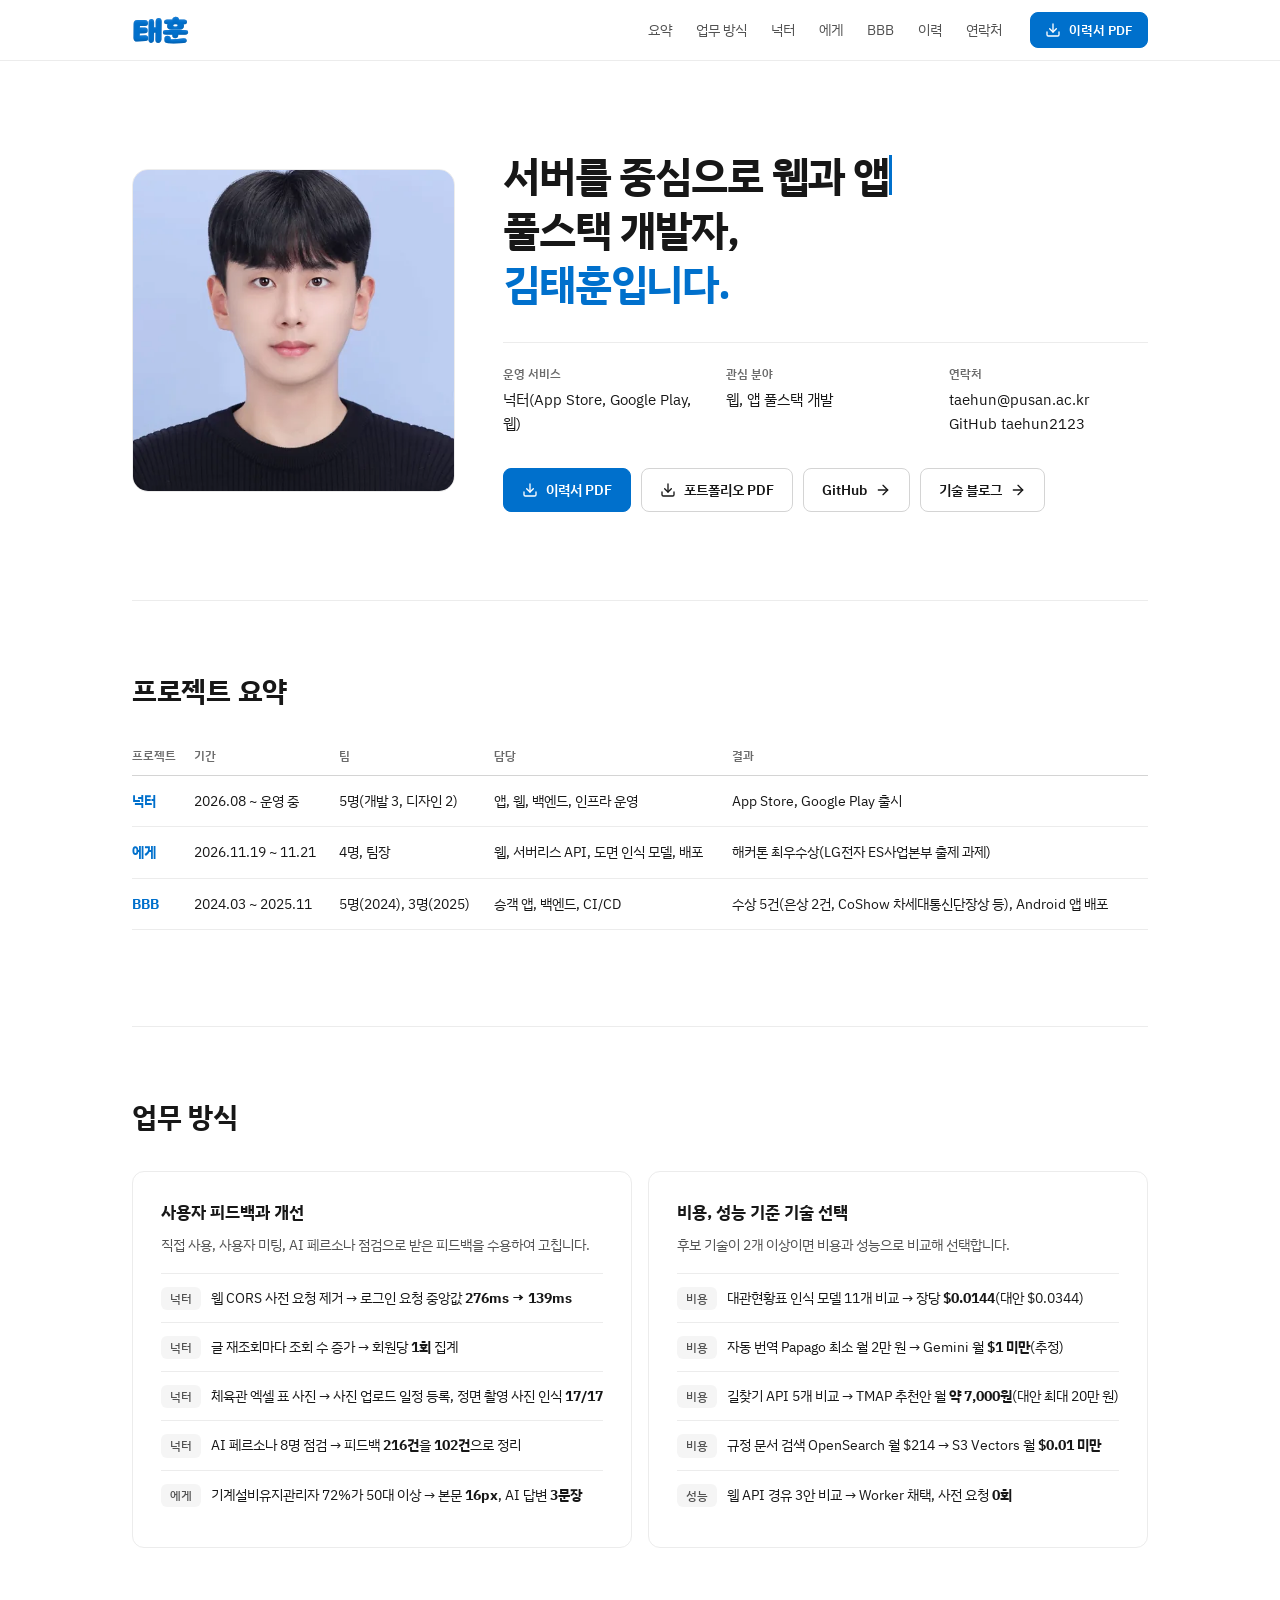
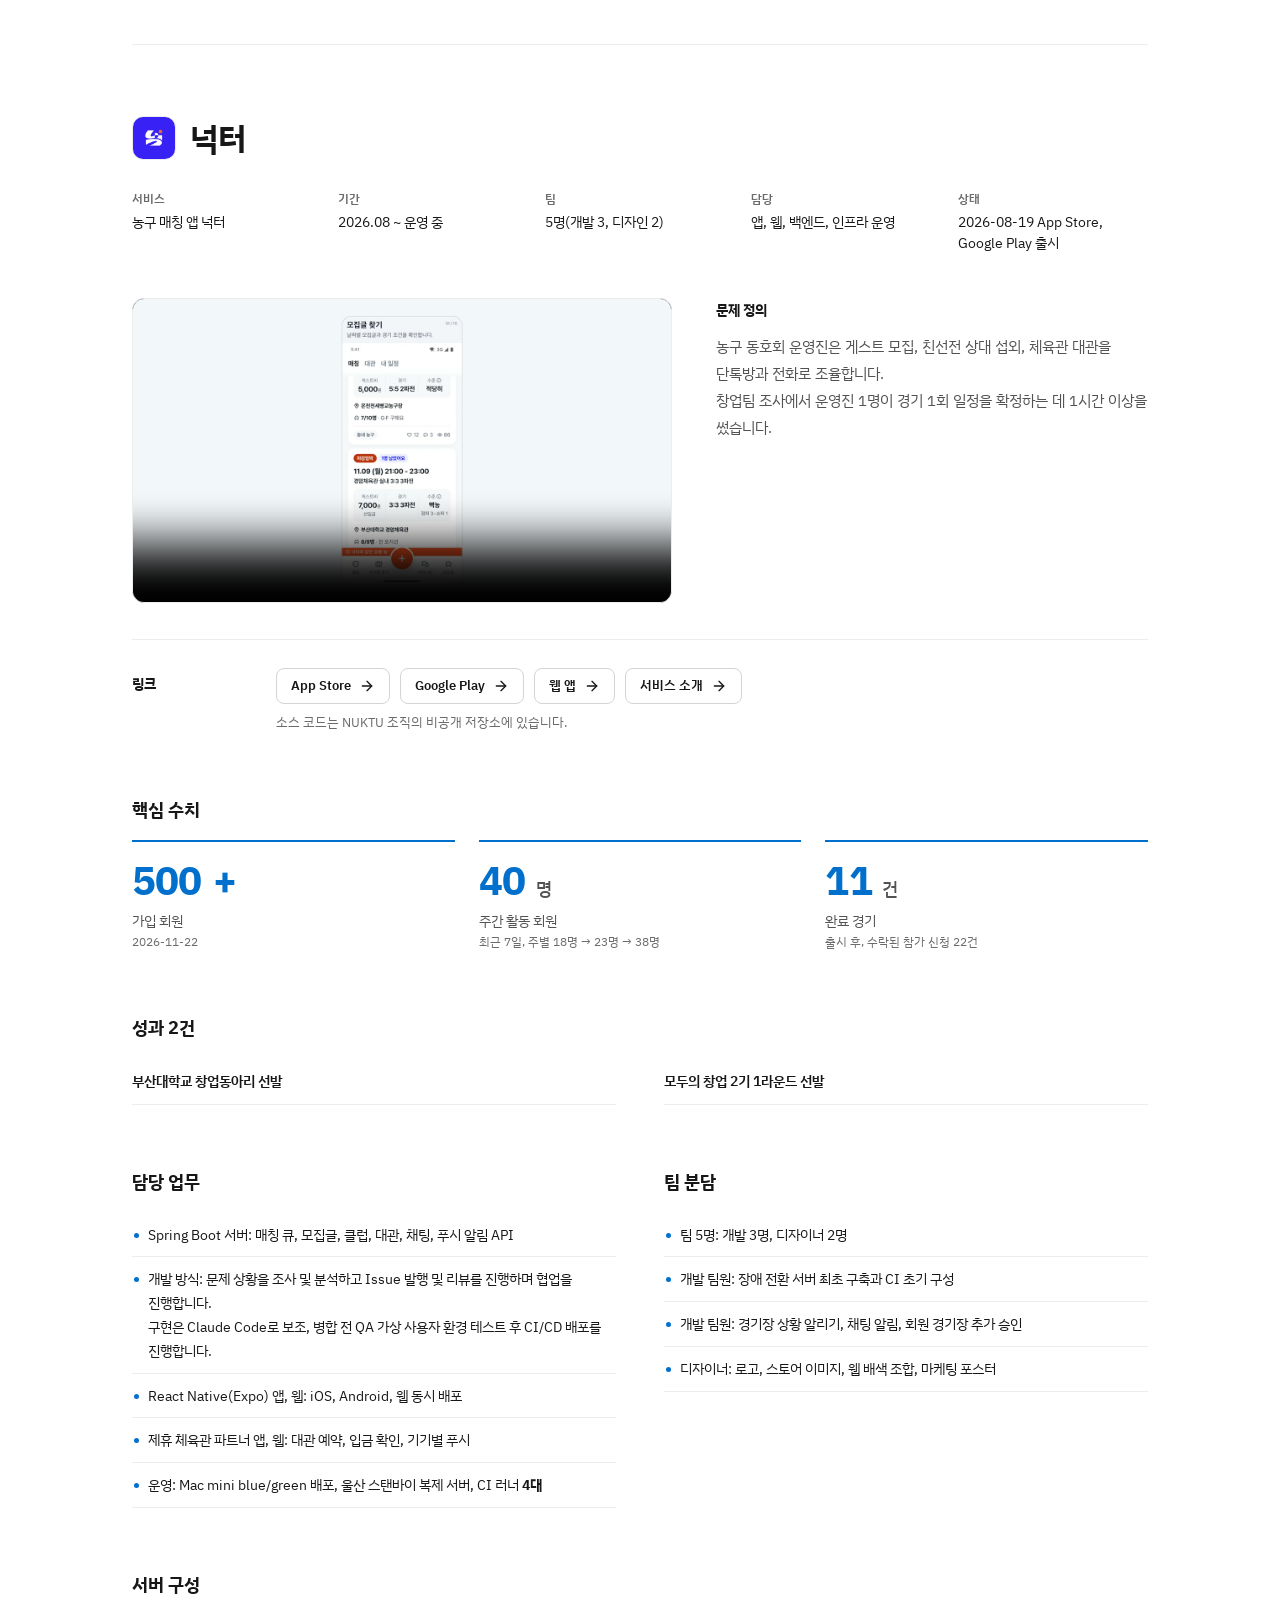
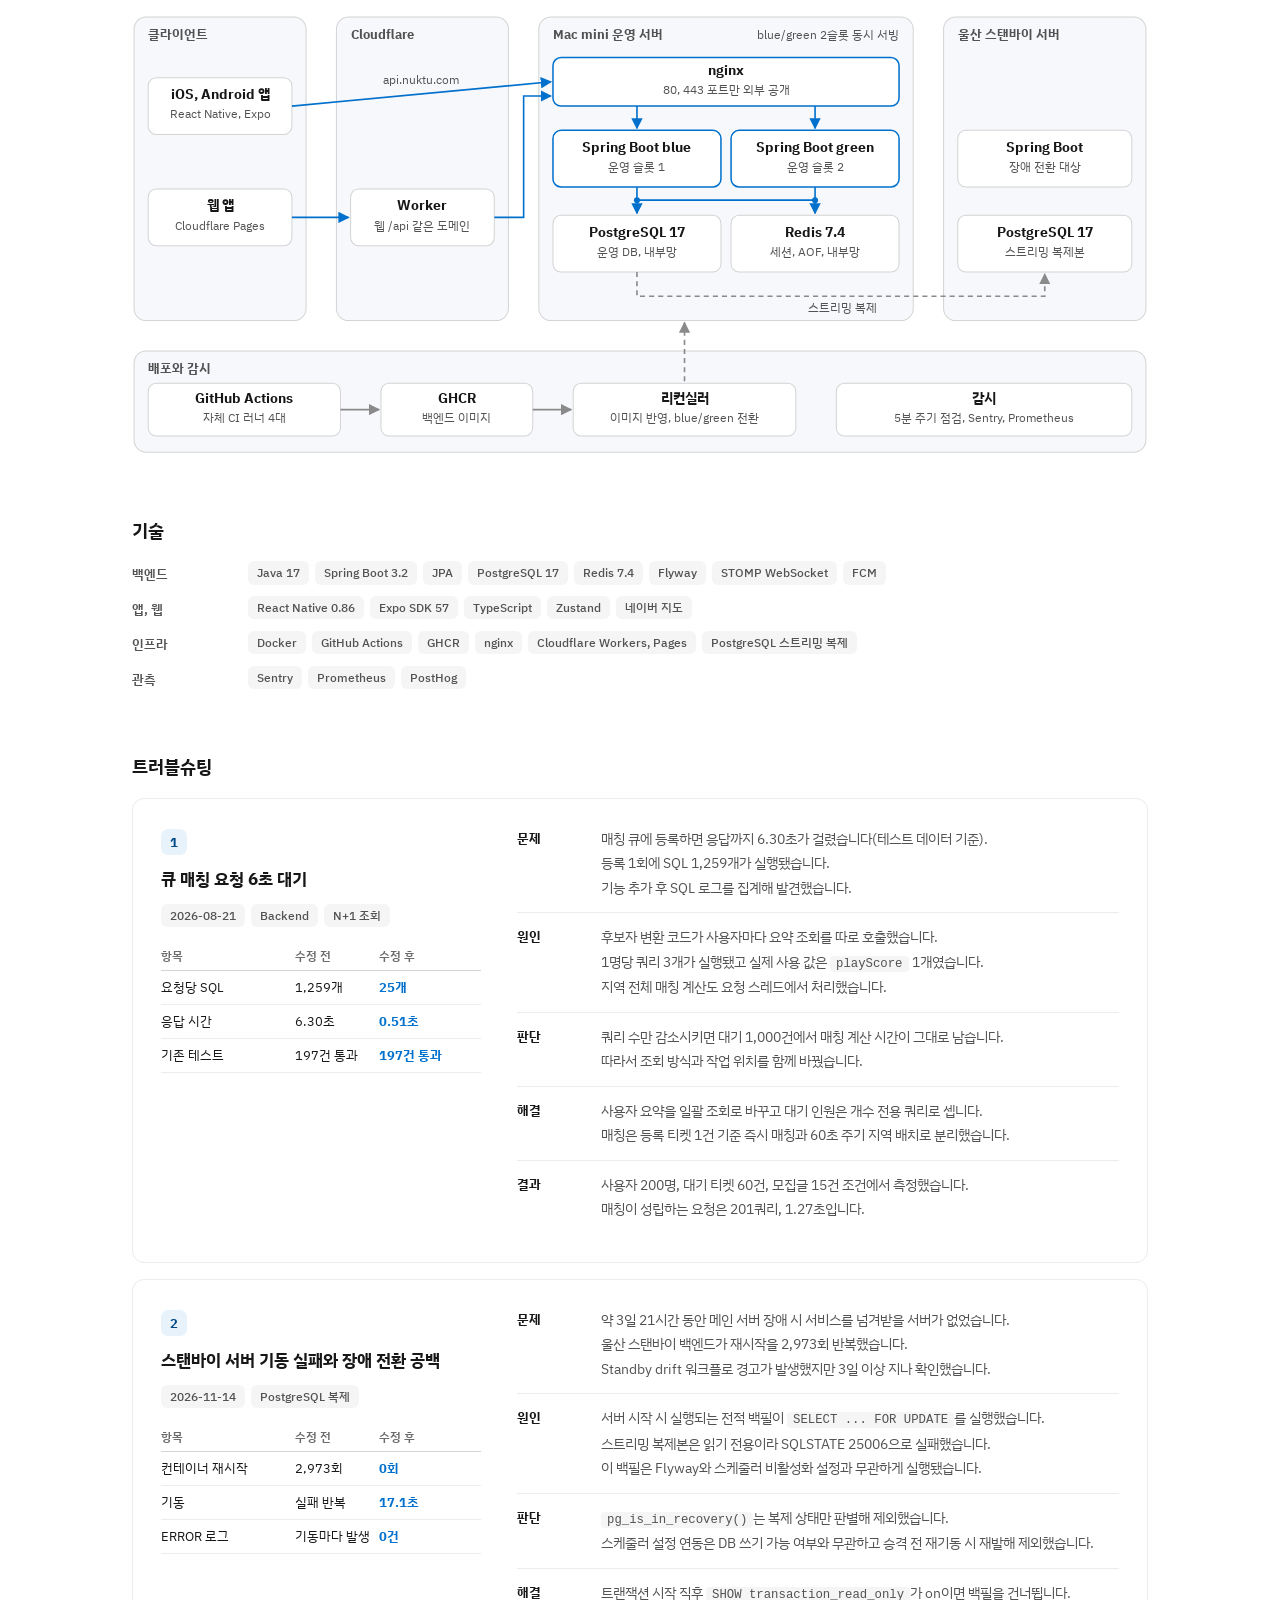
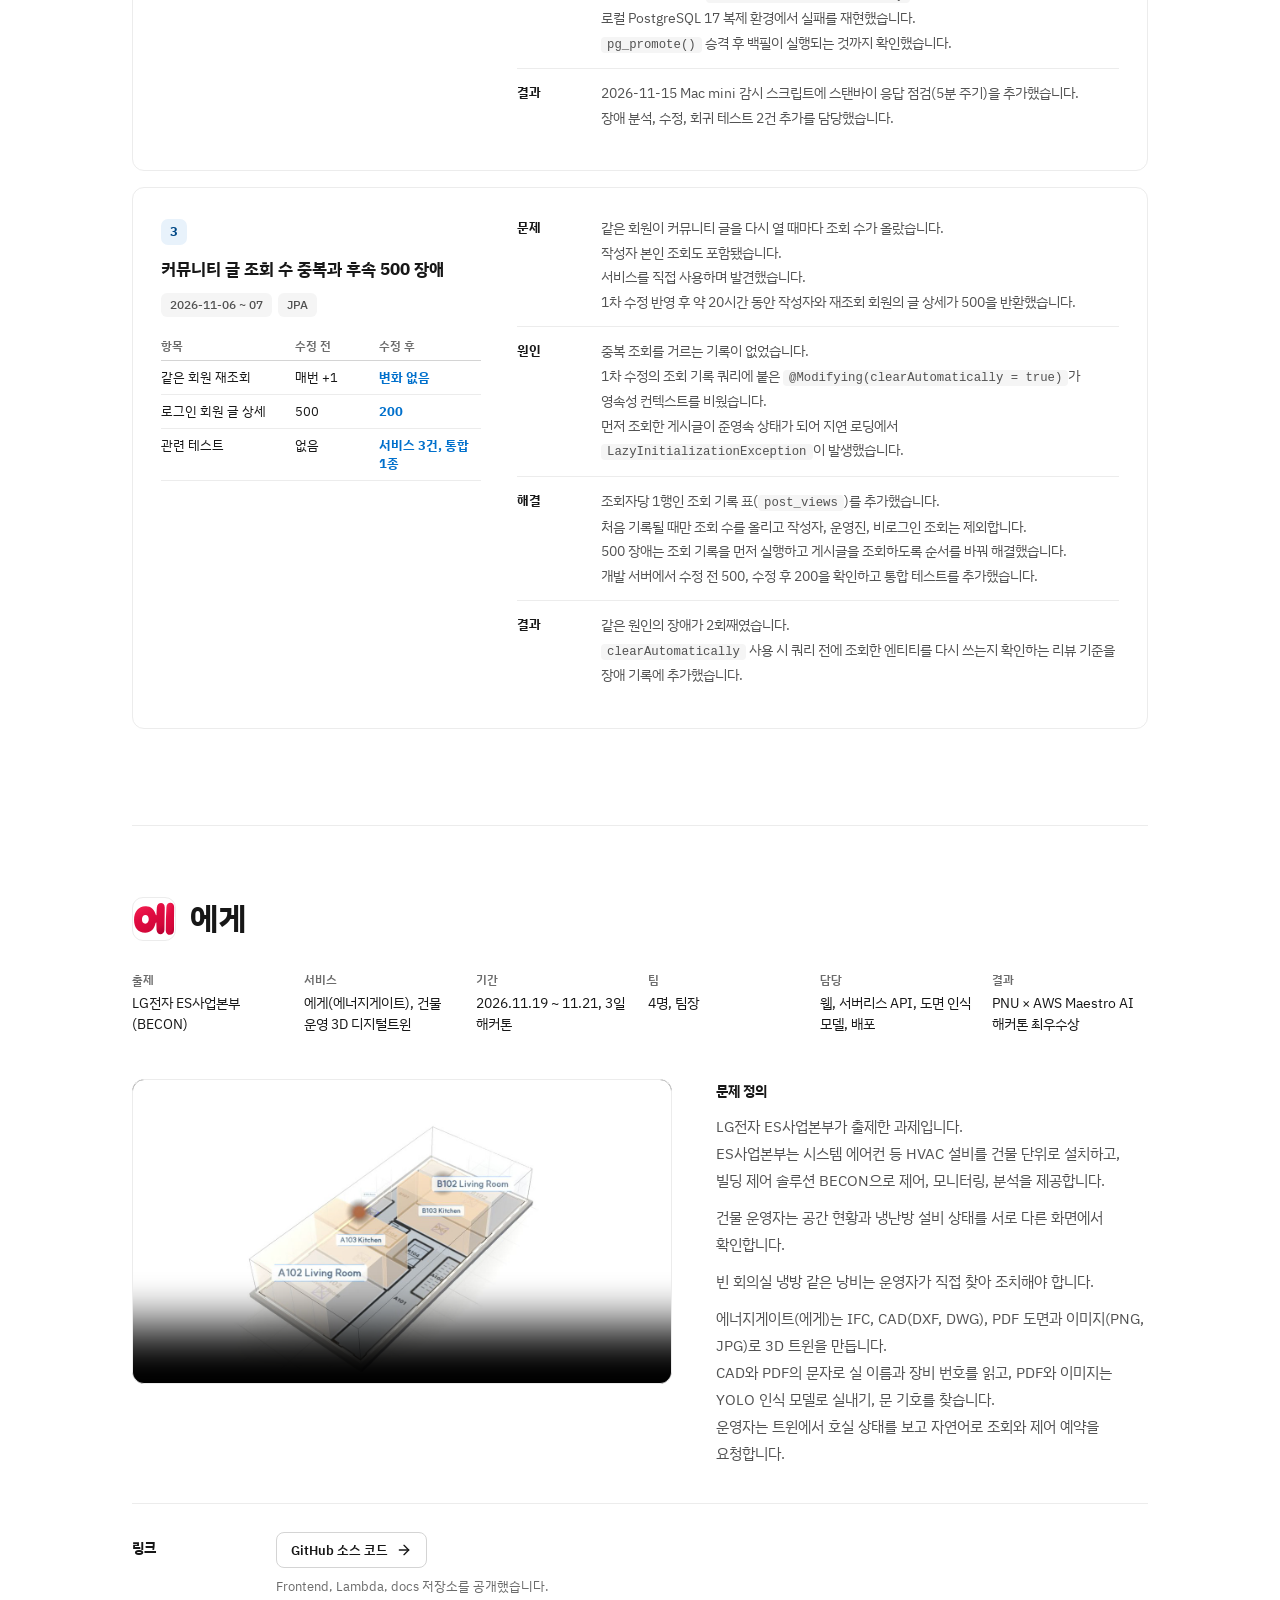
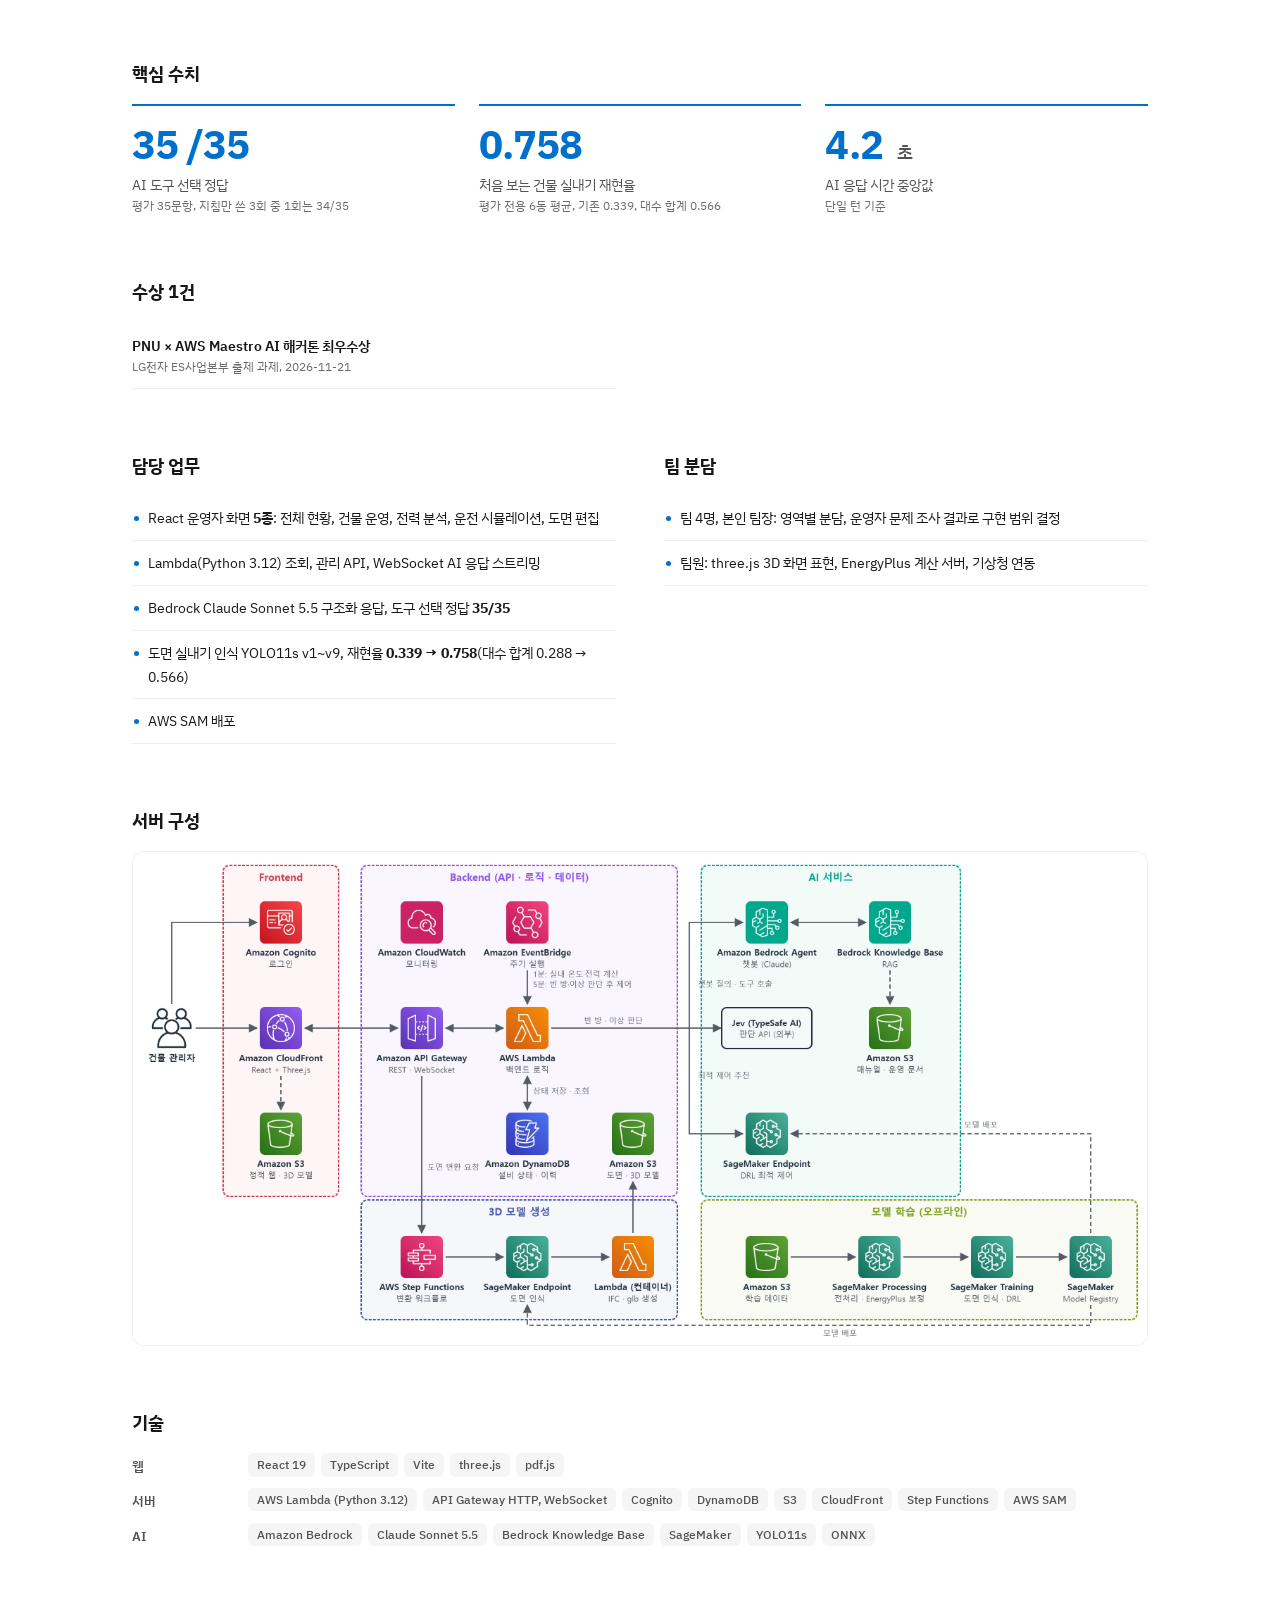
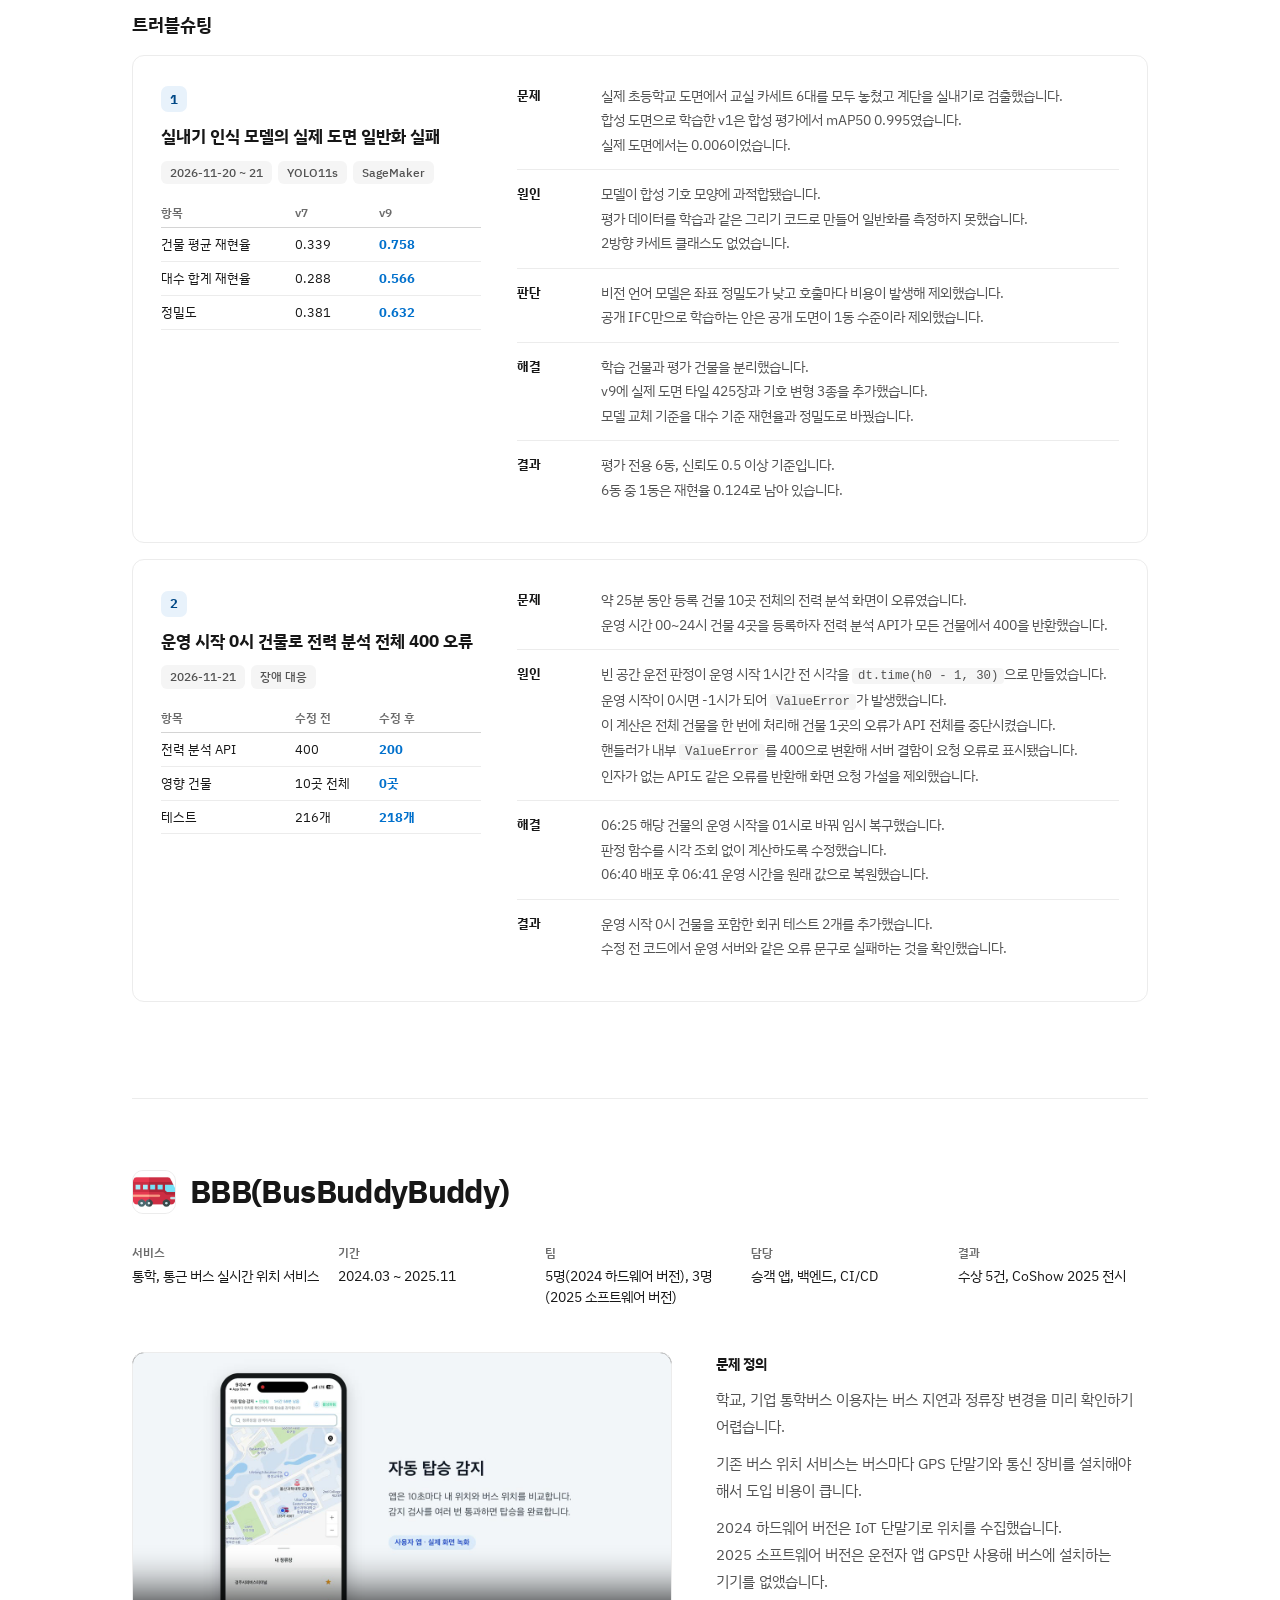
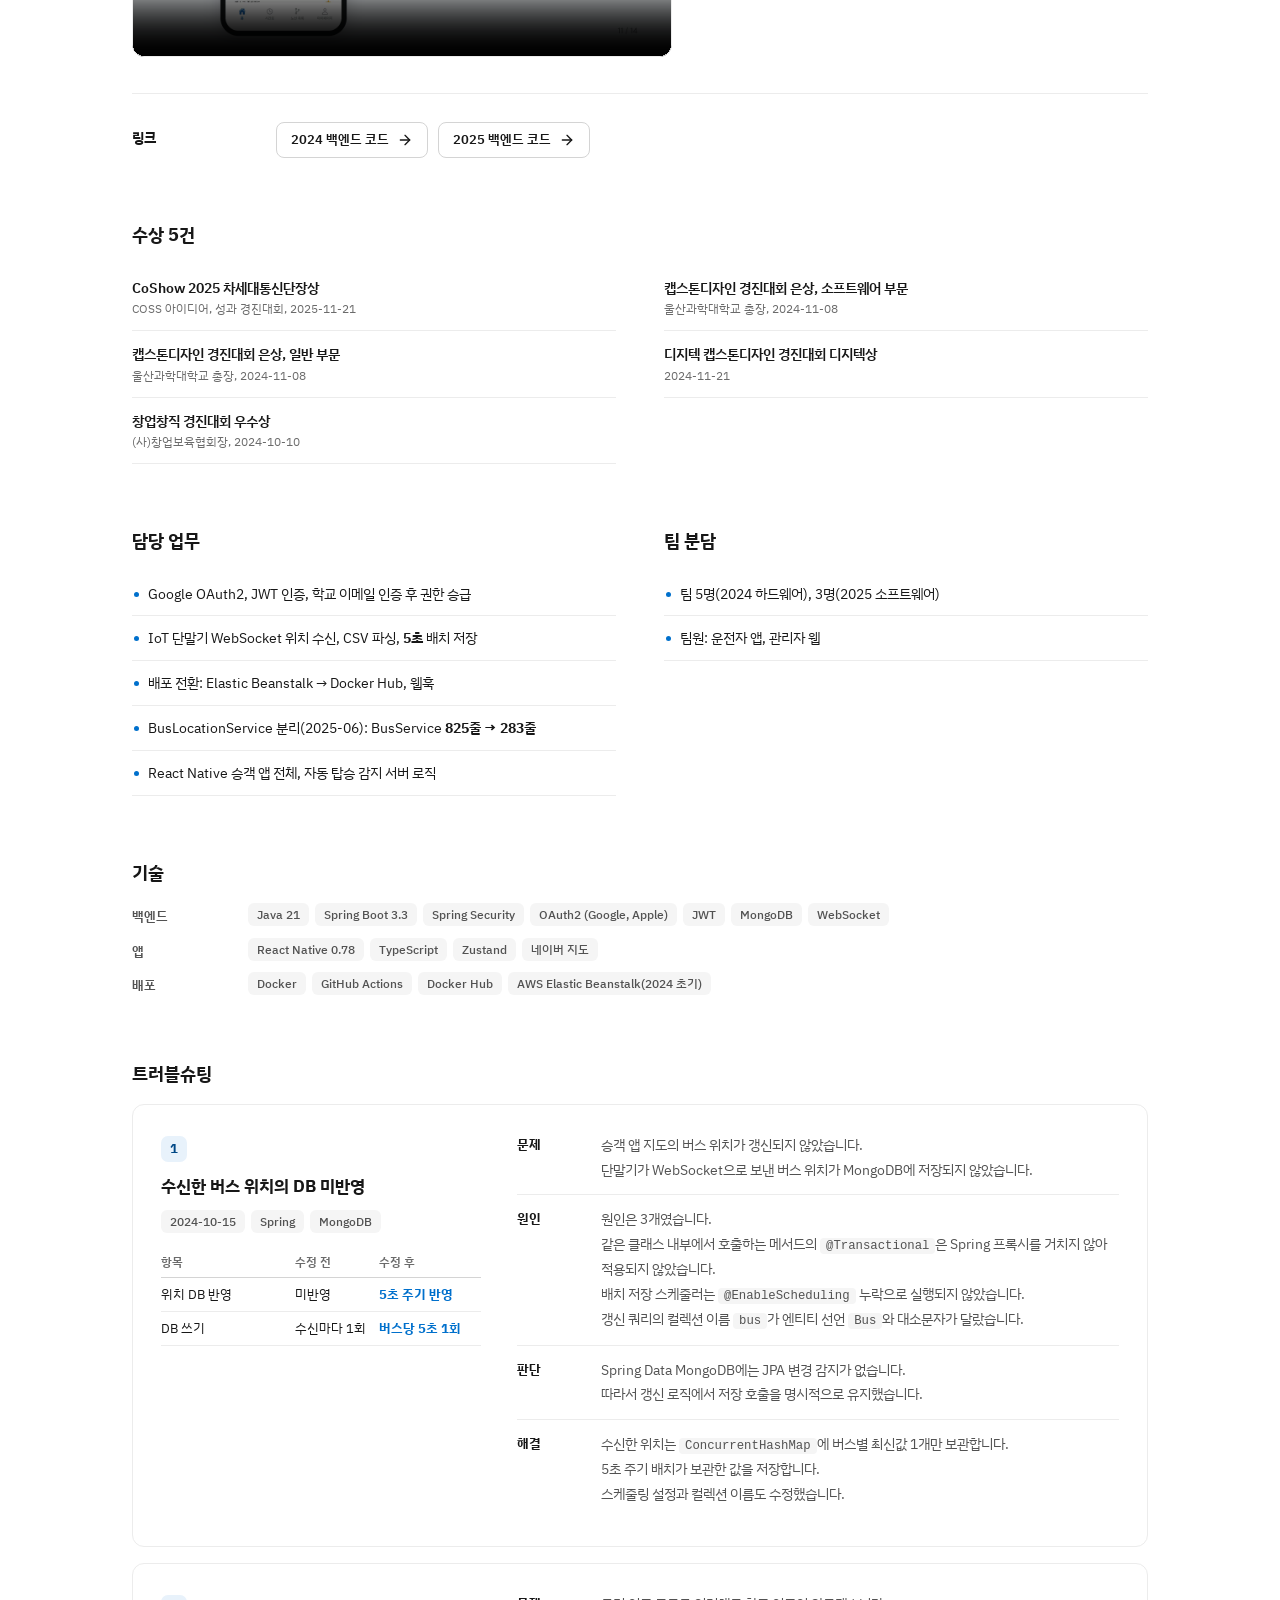
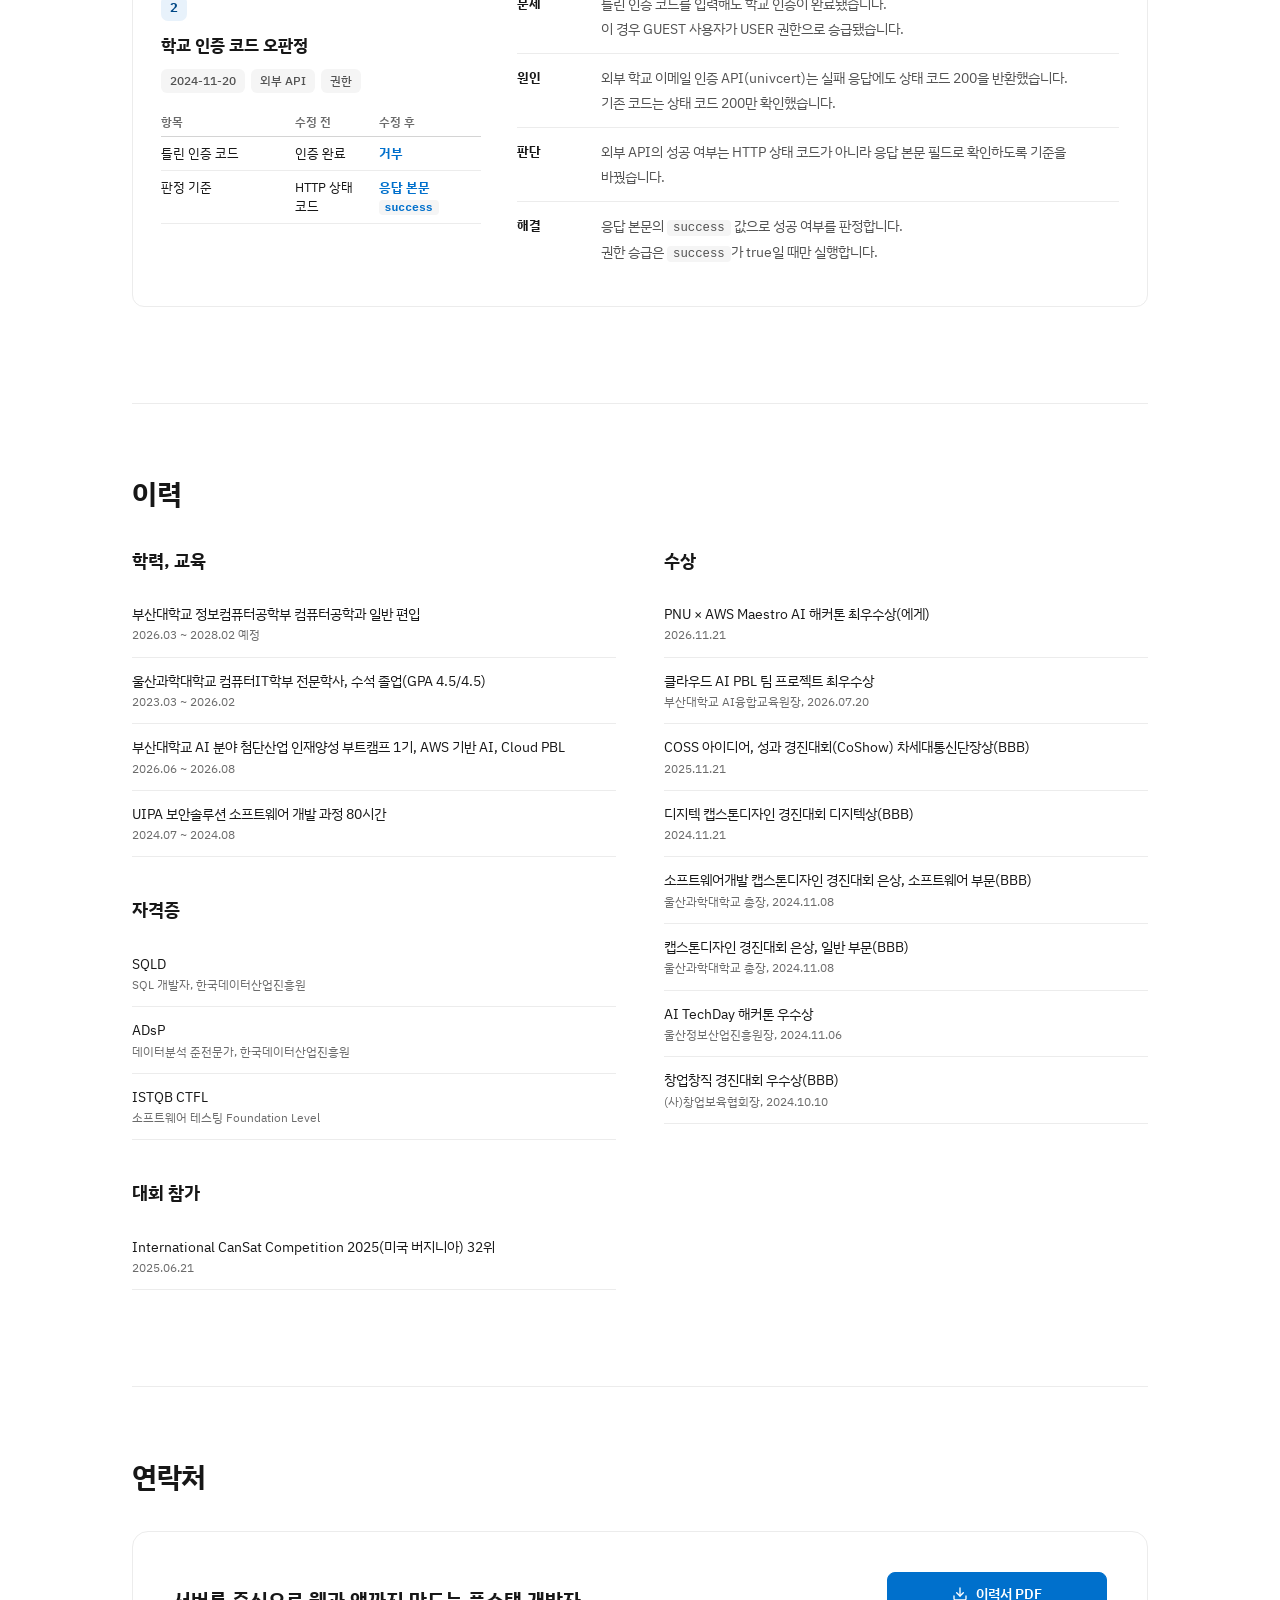
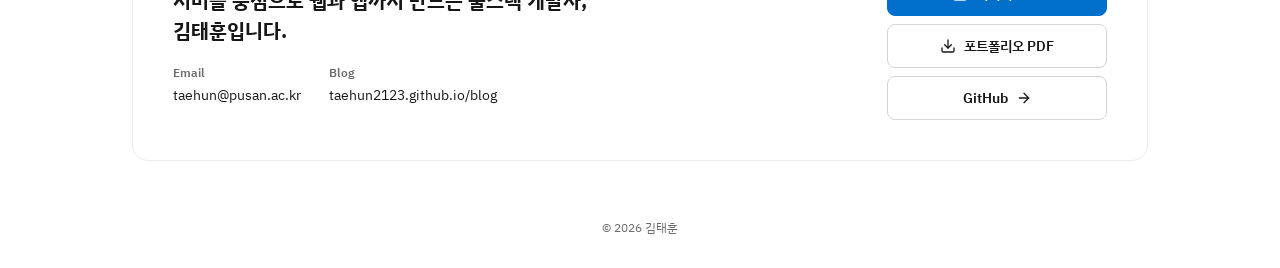
==== commit 662ae09b: "개발 방식 문장을 이슈 발행, 리뷰 협업과 QA 후 CI/CD 배포 흐름으로 변경 - 웹 넉터 담당 업무, 이력서 소개, 포트폴리오 PDF 1-1에 같은 문장 반영 - 이력서 구역" ====
--- a/index.html
+++ b/index.html
@@ -29,7 +29,7 @@
  "@type": "ProfilePage",
  "url": "https://taehun2123.github.io/",
  "inLanguage": "ko",
- "dateModified": "2026-11-23T13:25:50+09:00",
+ "dateModified": "2026-11-23T13:36:21+09:00",
  "mainEntity": {
   "@type": "Person",
   "name": "김태훈",
@@ -263,7 +263,7 @@
           <h3 class="h-sub">담당 업무</h3>
           <ul class="did">
             <li>Spring Boot 서버: 매칭 큐, 모집글, 클럽, 대관, 채팅, 푸시 알림 API</li>
-            <li>개발 방식: 설계와 코드 리뷰는 직접, 구현은 AI 코딩 도구(Claude Code) 보조, 병합 전 테스트, CI 통과</li>
+            <li>개발 방식: 문제 상황을 조사 및 분석하고 Issue 발행 및 리뷰를 진행하며 협업을 진행합니다.<br>구현은 Claude Code로 보조, 병합 전 QA 가상 사용자 환경 테스트 후 CI/CD 배포를 진행합니다.</li>
             <li>React Native(Expo) 앱, 웹: iOS, Android, 웹 동시 배포</li>
             <li>제휴 체육관 파트너 앱, 웹: 대관 예약, 입금 확인, 기기별 푸시</li>
             <li>운영: Mac mini blue/green 배포, 울산 스탠바이 복제 서버, CI 러너 <b>4대</b></li>
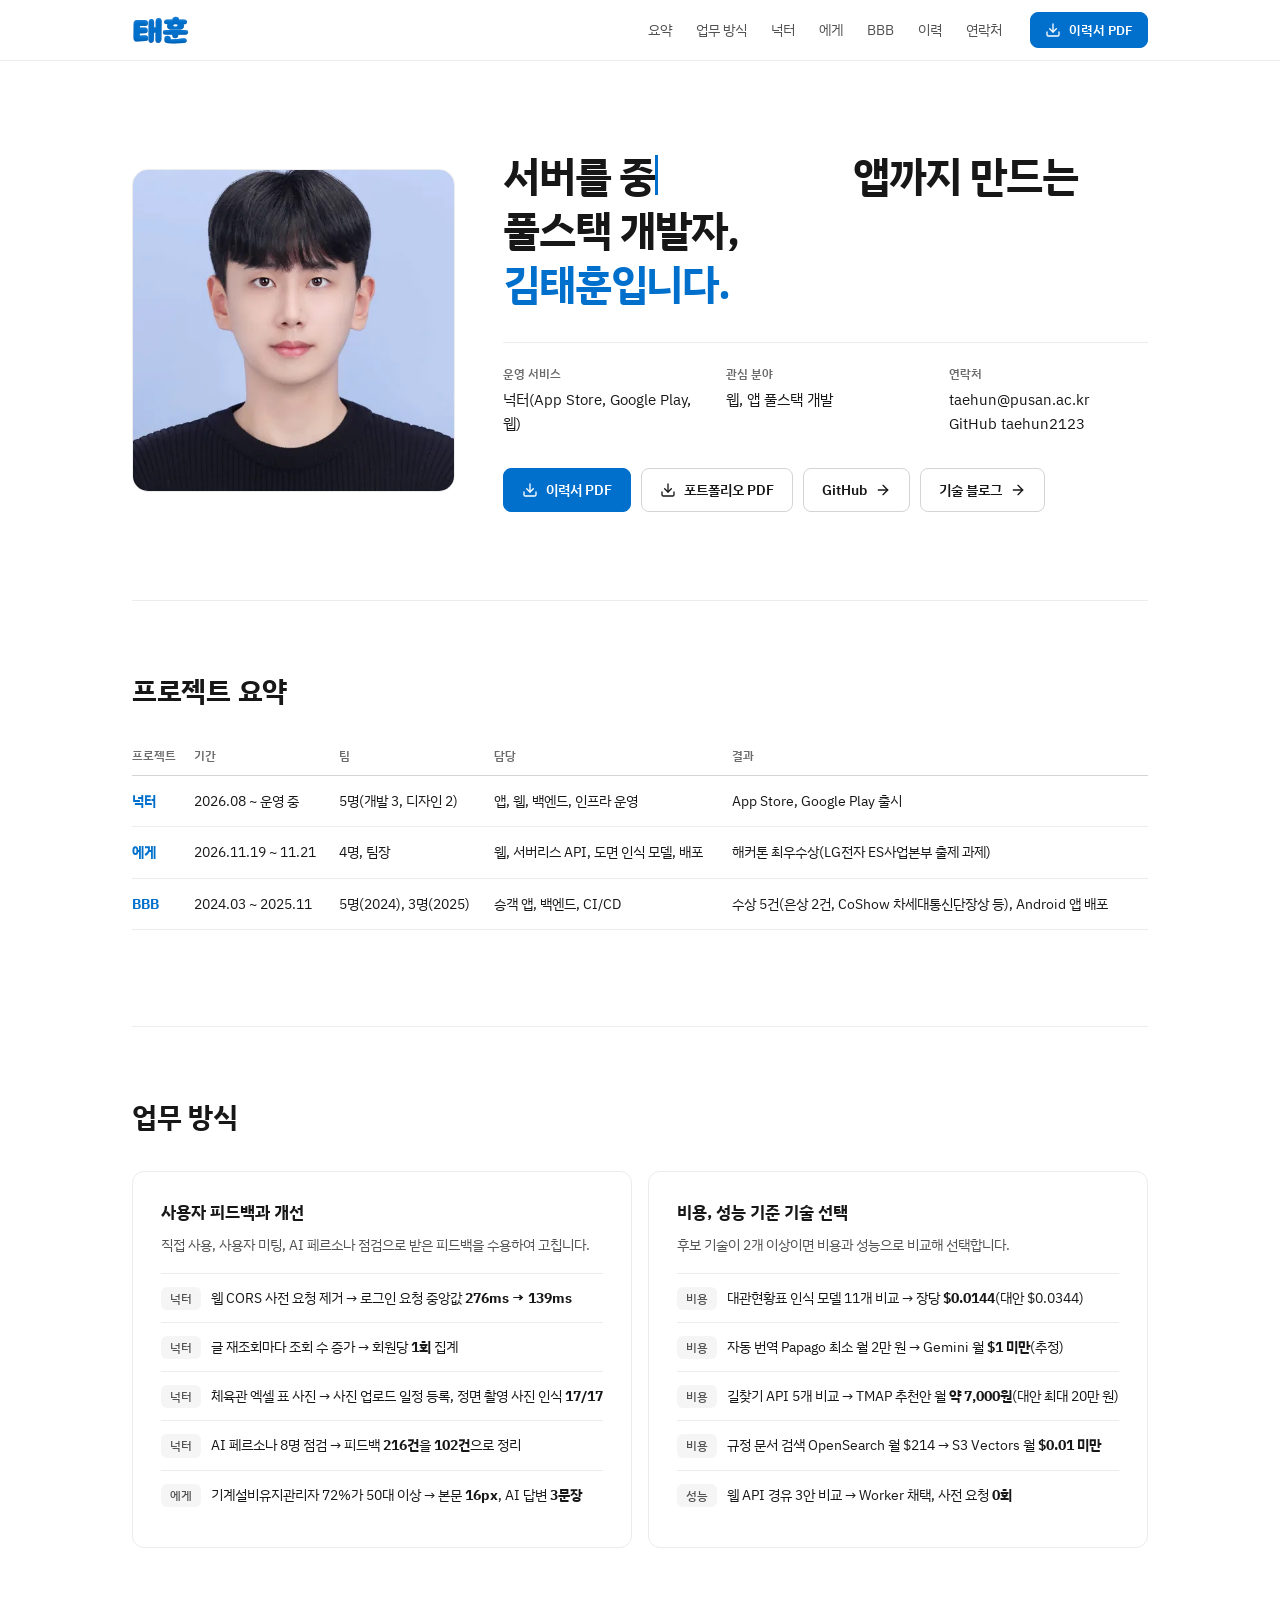
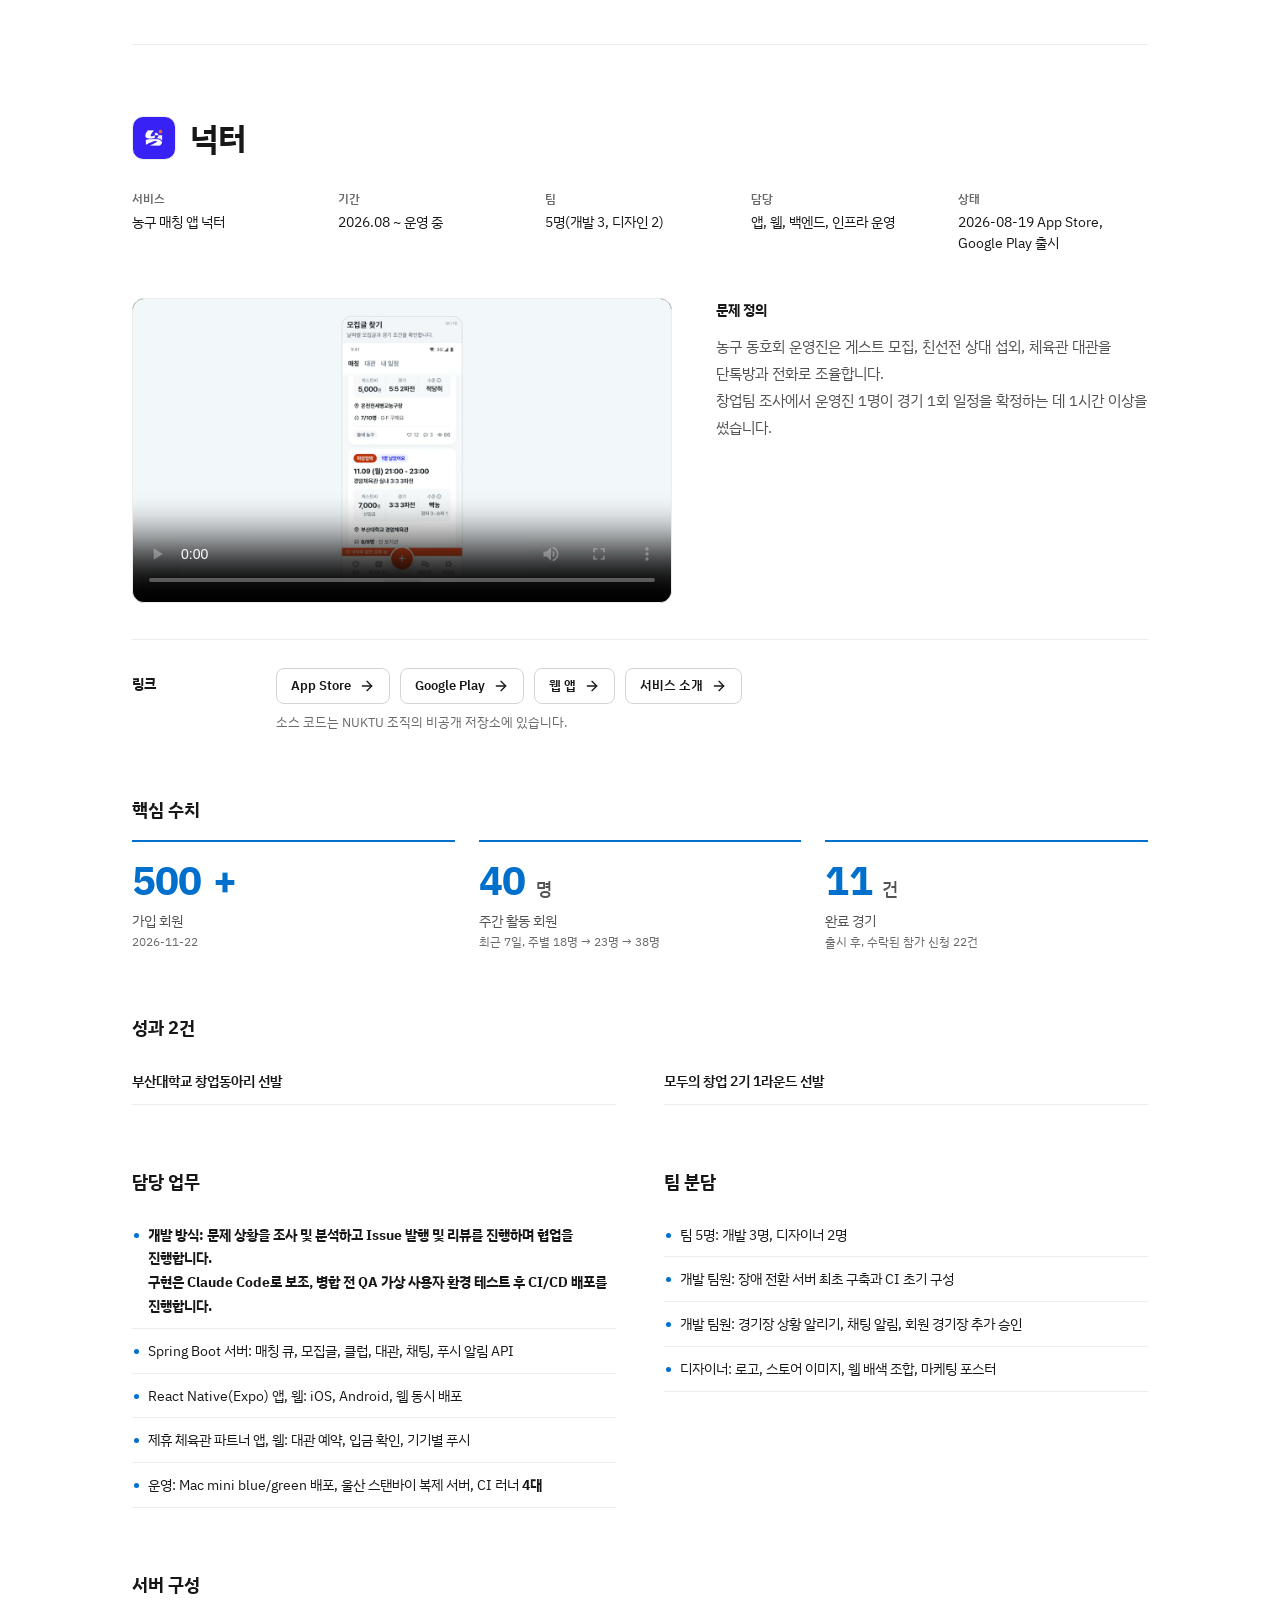
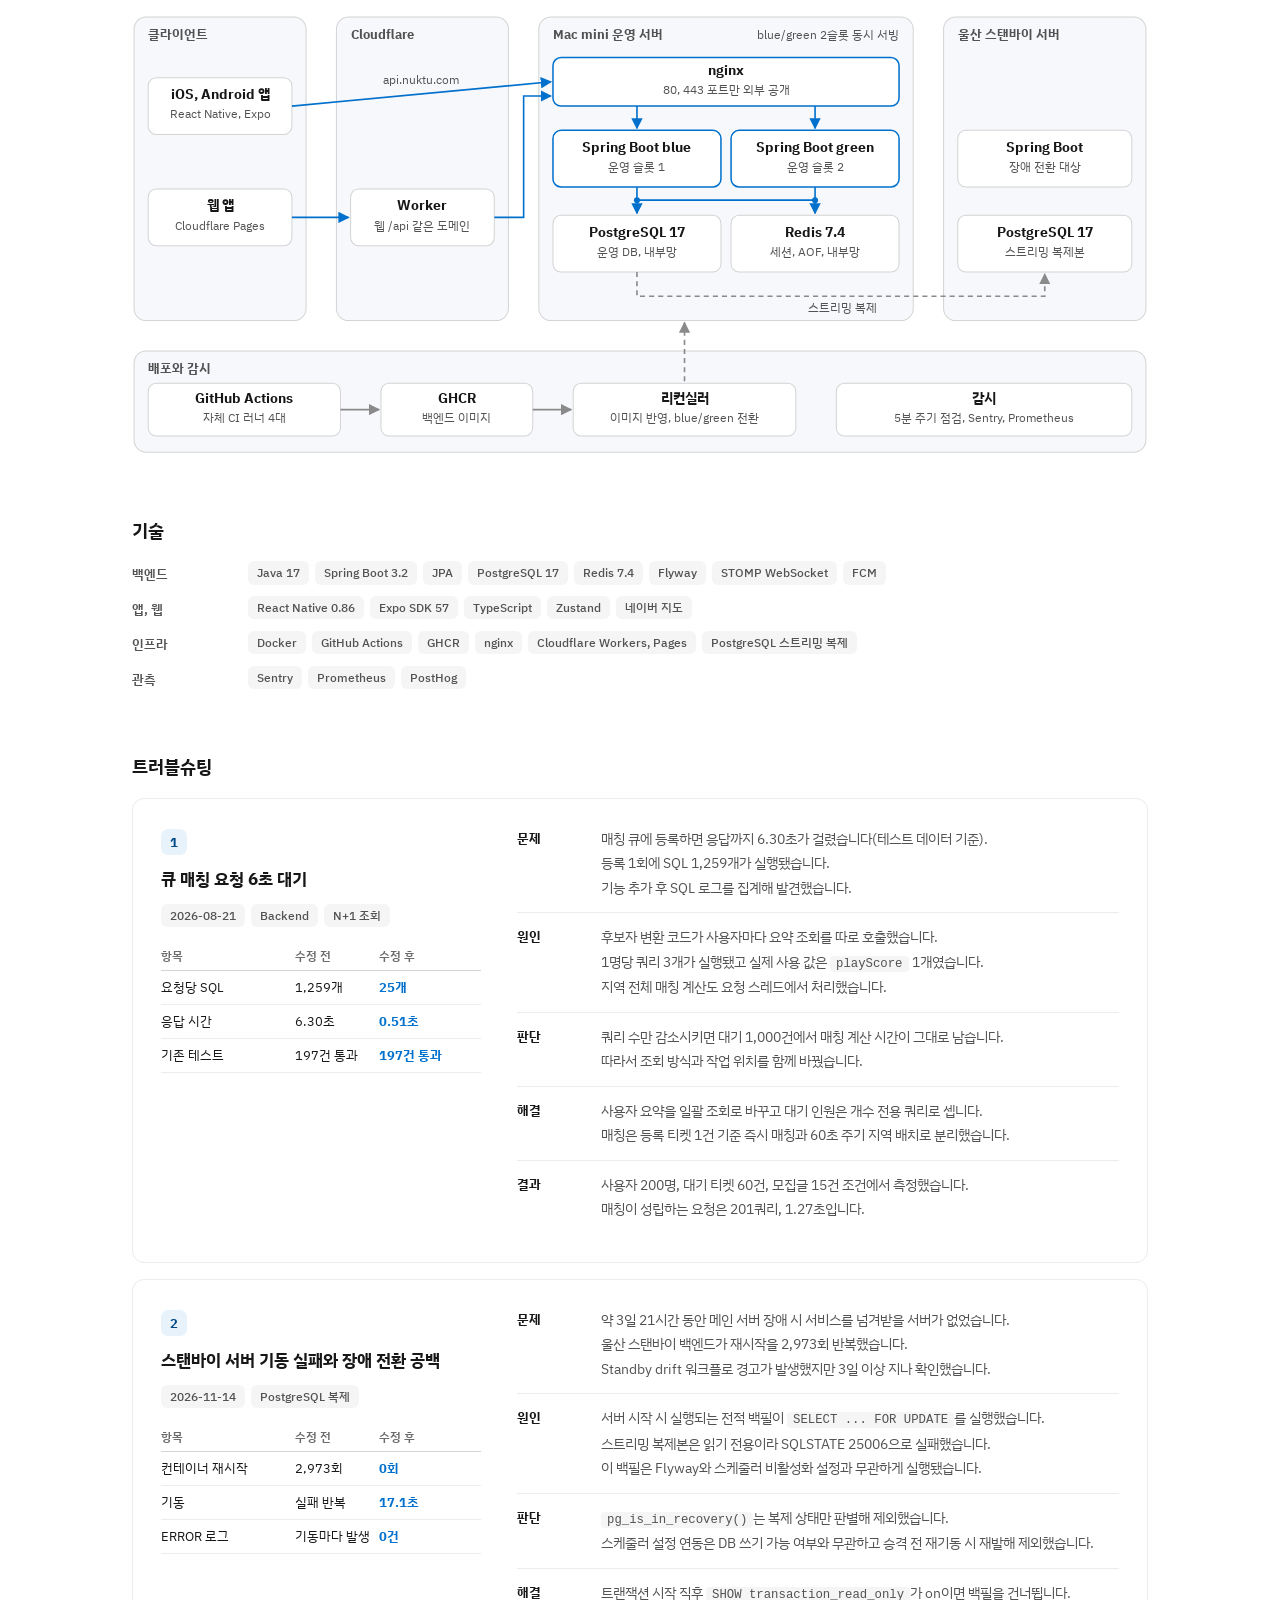
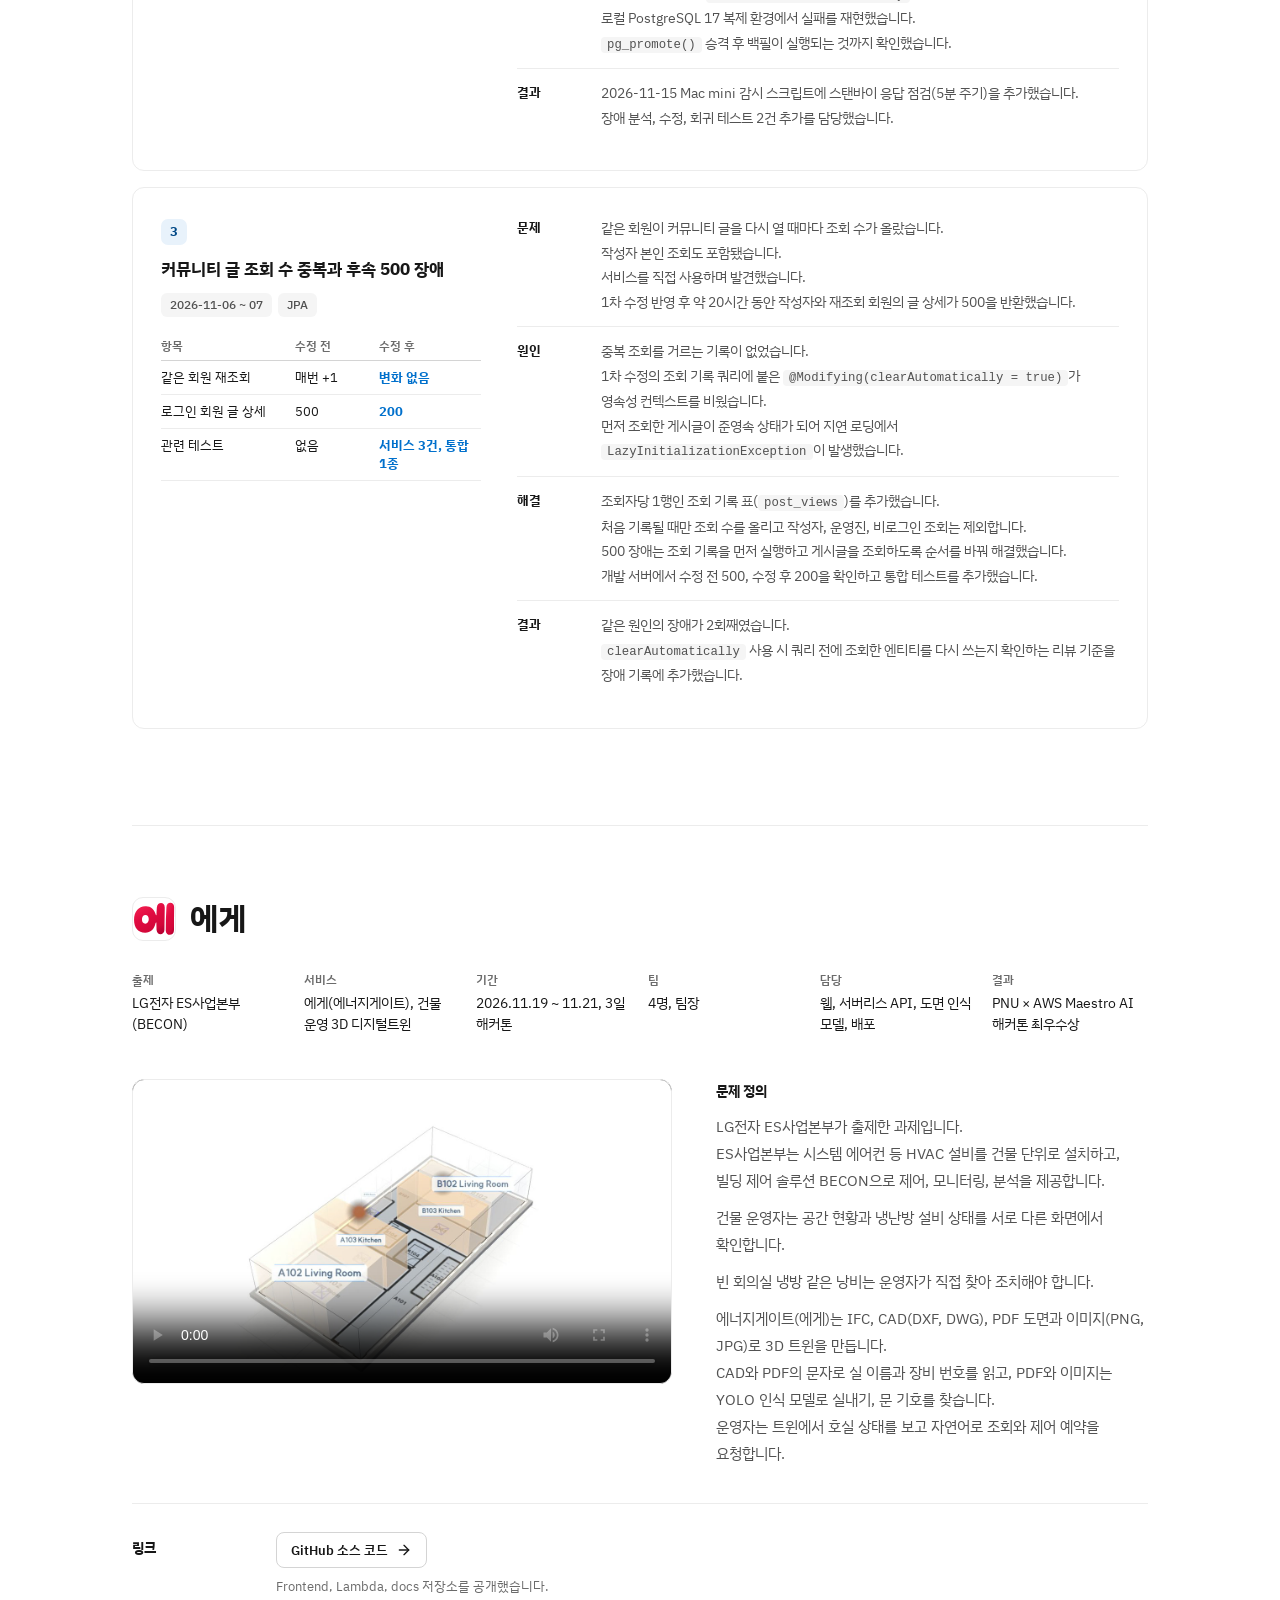
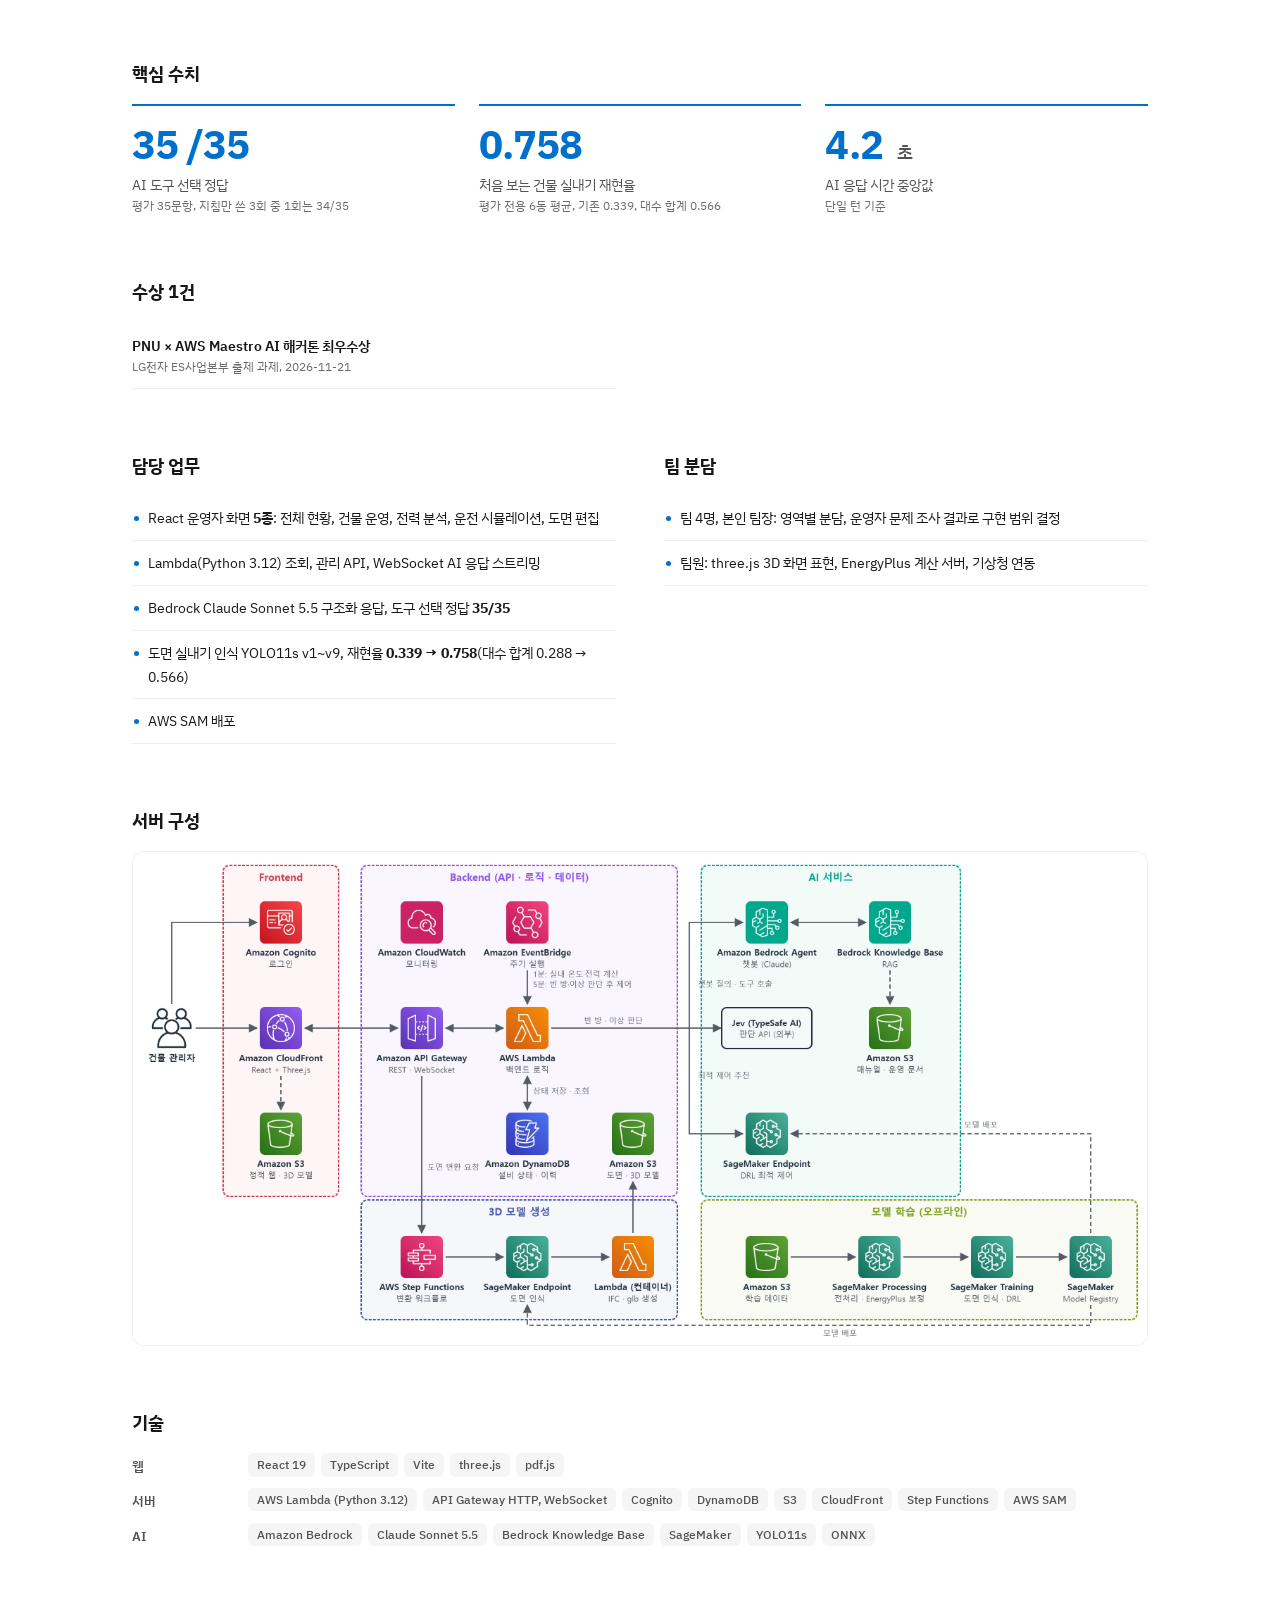
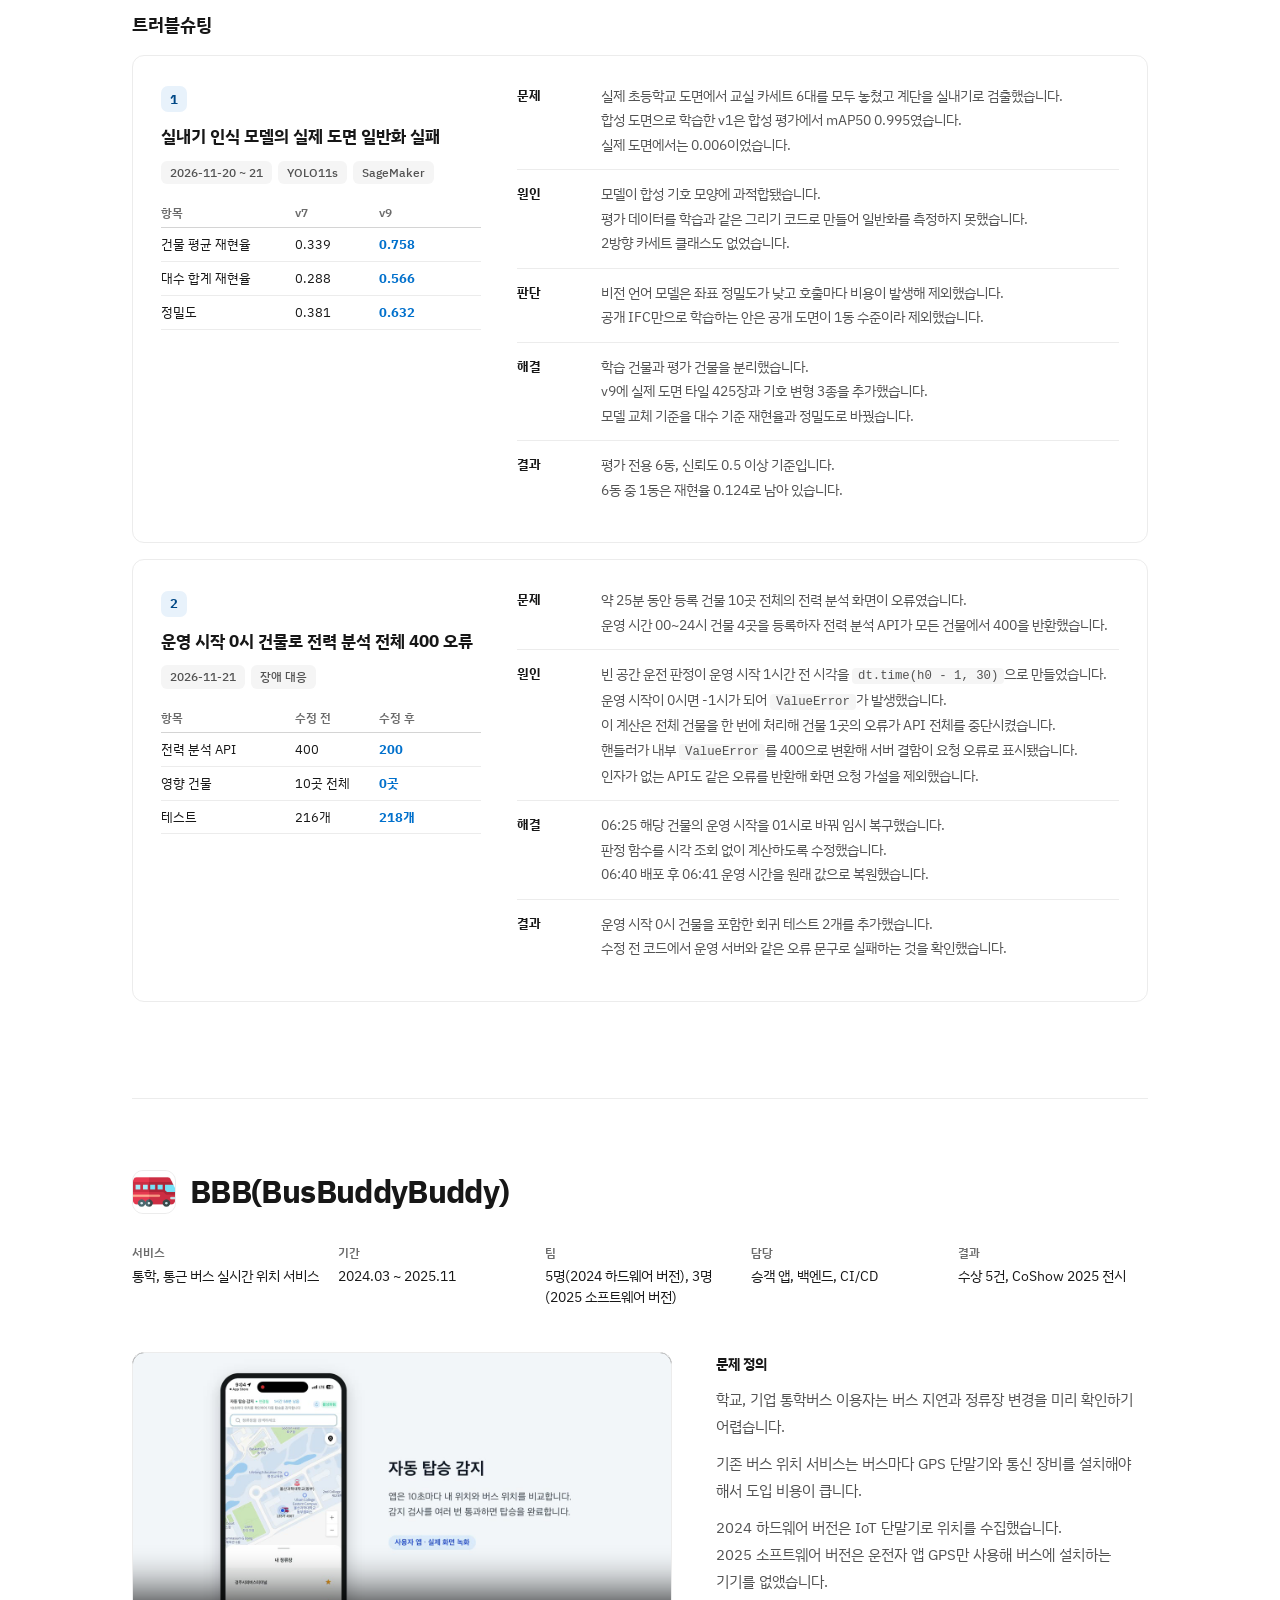
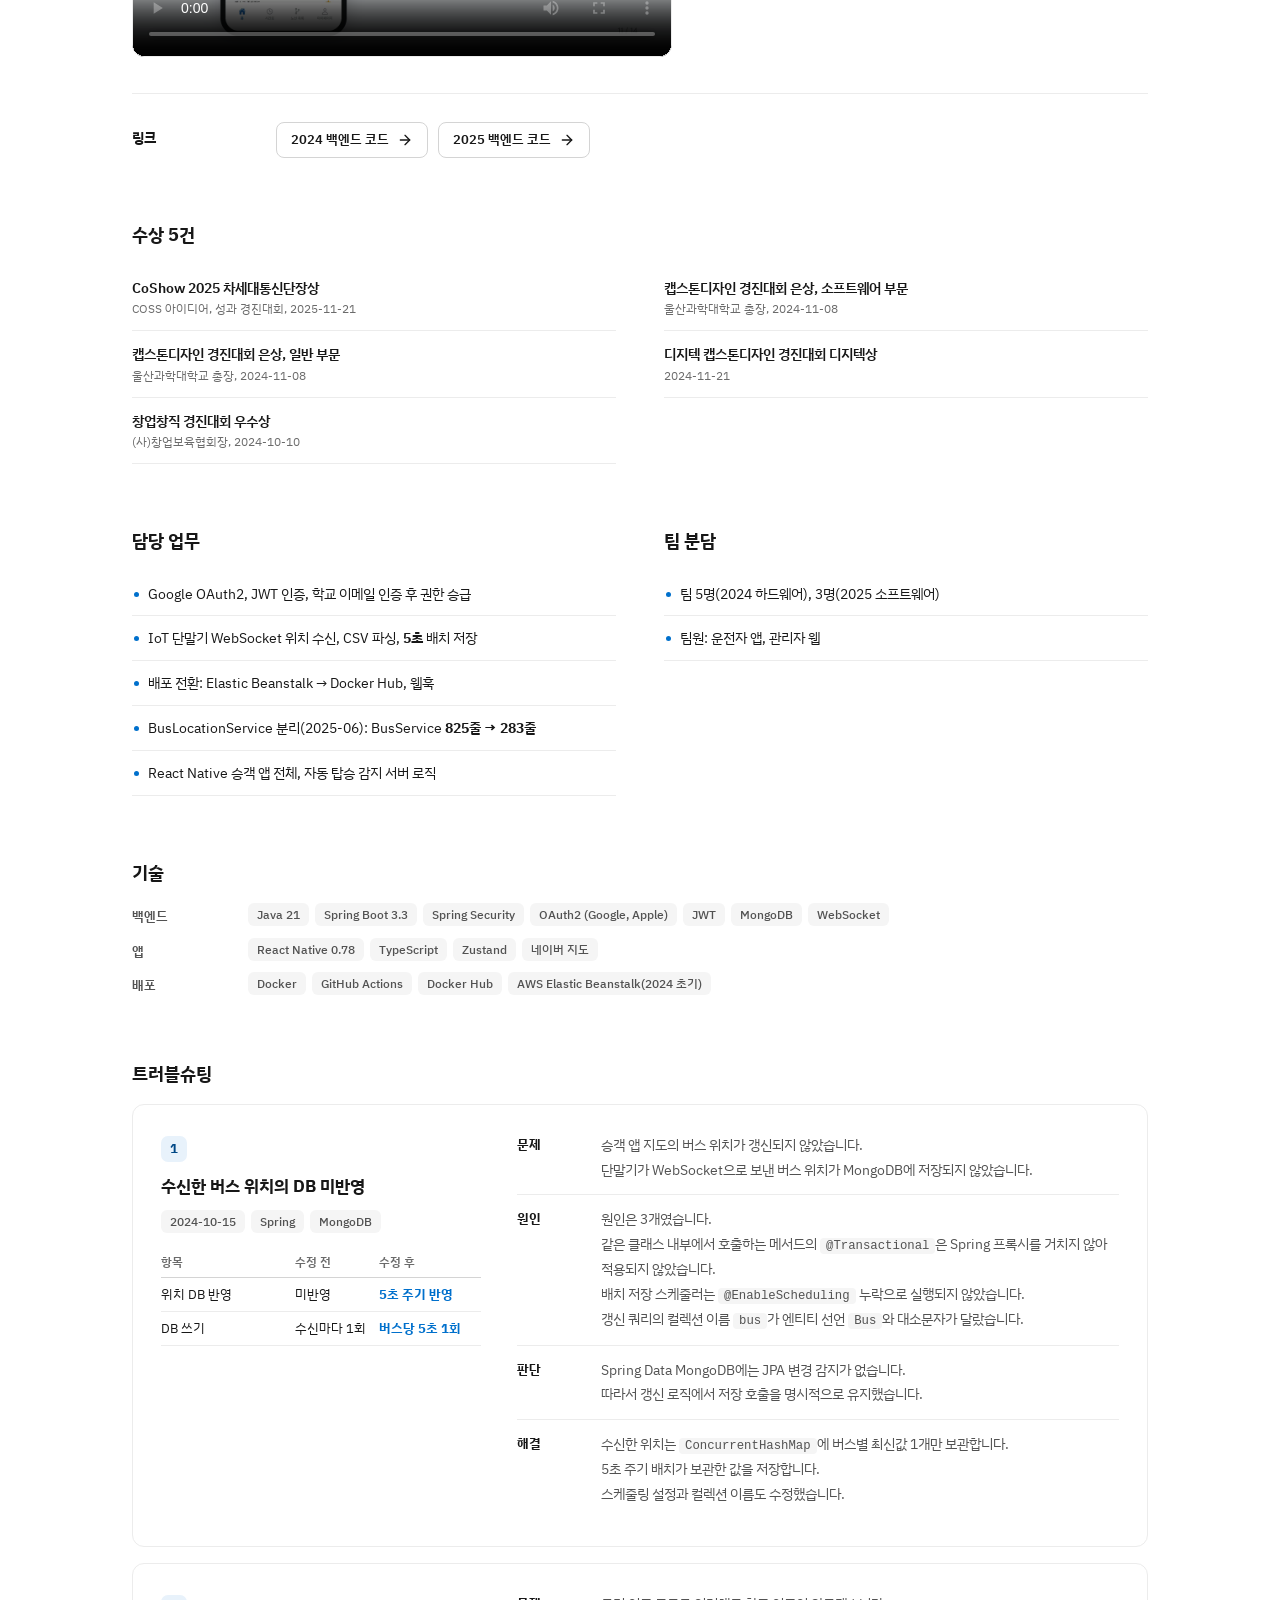
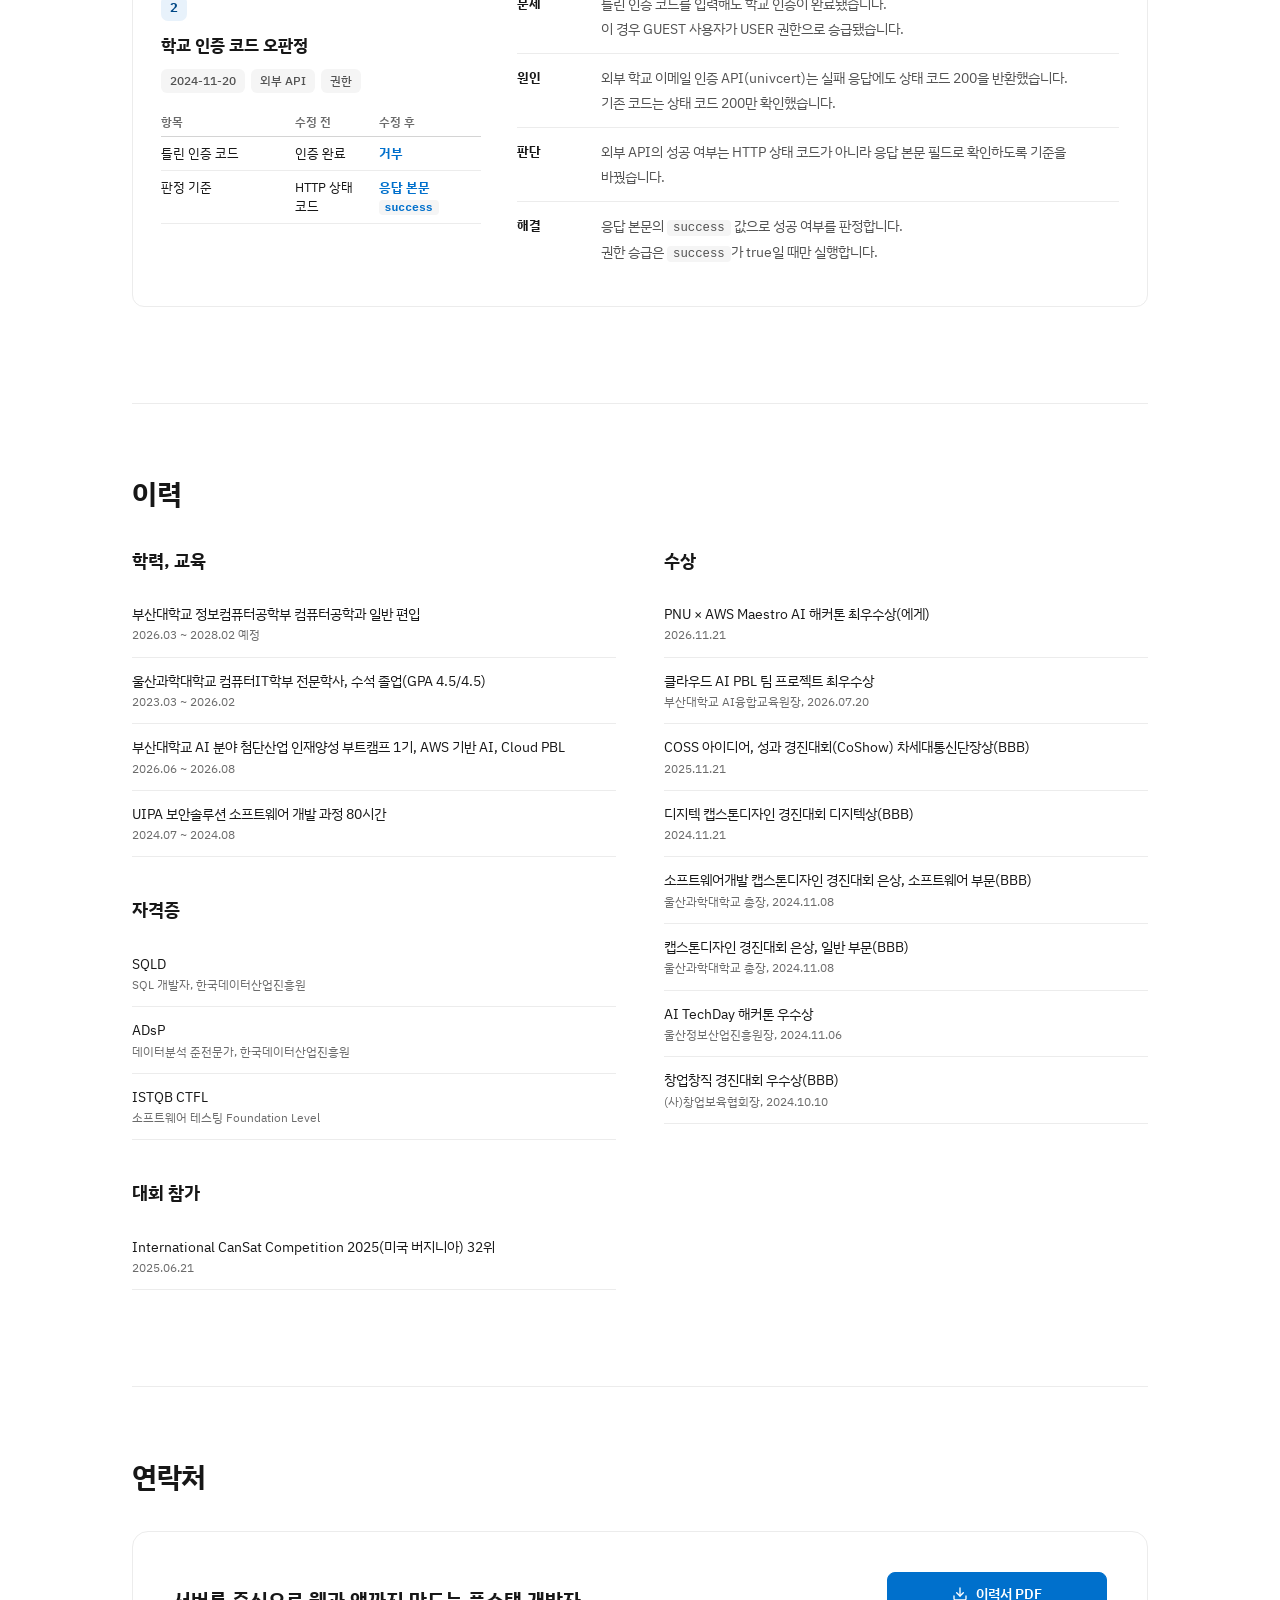
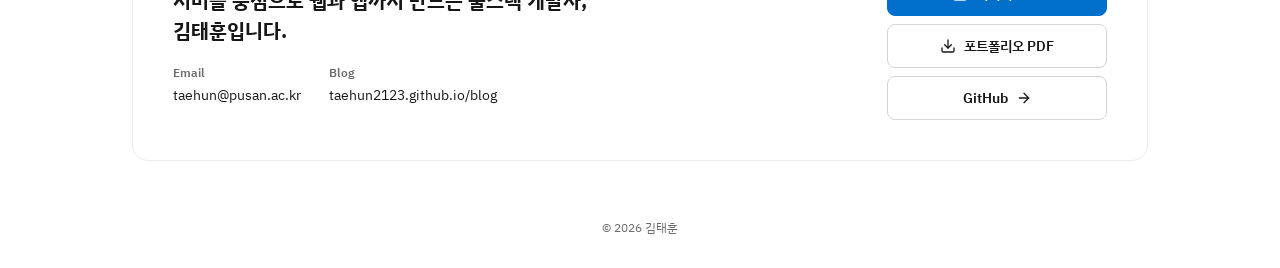
==== commit 2c7d8bb2: "넉터 담당 업무에서 개발 방식 항목을 맨 위로 올리고 굵게 강조" ====
--- a/index.html
+++ b/index.html
@@ -29,7 +29,7 @@
  "@type": "ProfilePage",
  "url": "https://taehun2123.github.io/",
  "inLanguage": "ko",
- "dateModified": "2026-11-23T13:36:21+09:00",
+ "dateModified": "2026-11-23T13:40:35+09:00",
  "mainEntity": {
   "@type": "Person",
   "name": "김태훈",
@@ -262,8 +262,8 @@
         <div>
           <h3 class="h-sub">담당 업무</h3>
           <ul class="did">
+            <li><strong>개발 방식: 문제 상황을 조사 및 분석하고 Issue 발행 및 리뷰를 진행하며 협업을 진행합니다.<br>구현은 Claude Code로 보조, 병합 전 QA 가상 사용자 환경 테스트 후 CI/CD 배포를 진행합니다.</strong></li>
             <li>Spring Boot 서버: 매칭 큐, 모집글, 클럽, 대관, 채팅, 푸시 알림 API</li>
-            <li>개발 방식: 문제 상황을 조사 및 분석하고 Issue 발행 및 리뷰를 진행하며 협업을 진행합니다.<br>구현은 Claude Code로 보조, 병합 전 QA 가상 사용자 환경 테스트 후 CI/CD 배포를 진행합니다.</li>
             <li>React Native(Expo) 앱, 웹: iOS, Android, 웹 동시 배포</li>
             <li>제휴 체육관 파트너 앱, 웹: 대관 예약, 입금 확인, 기기별 푸시</li>
             <li>운영: Mac mini blue/green 배포, 울산 스탠바이 복제 서버, CI 러너 <b>4대</b></li>
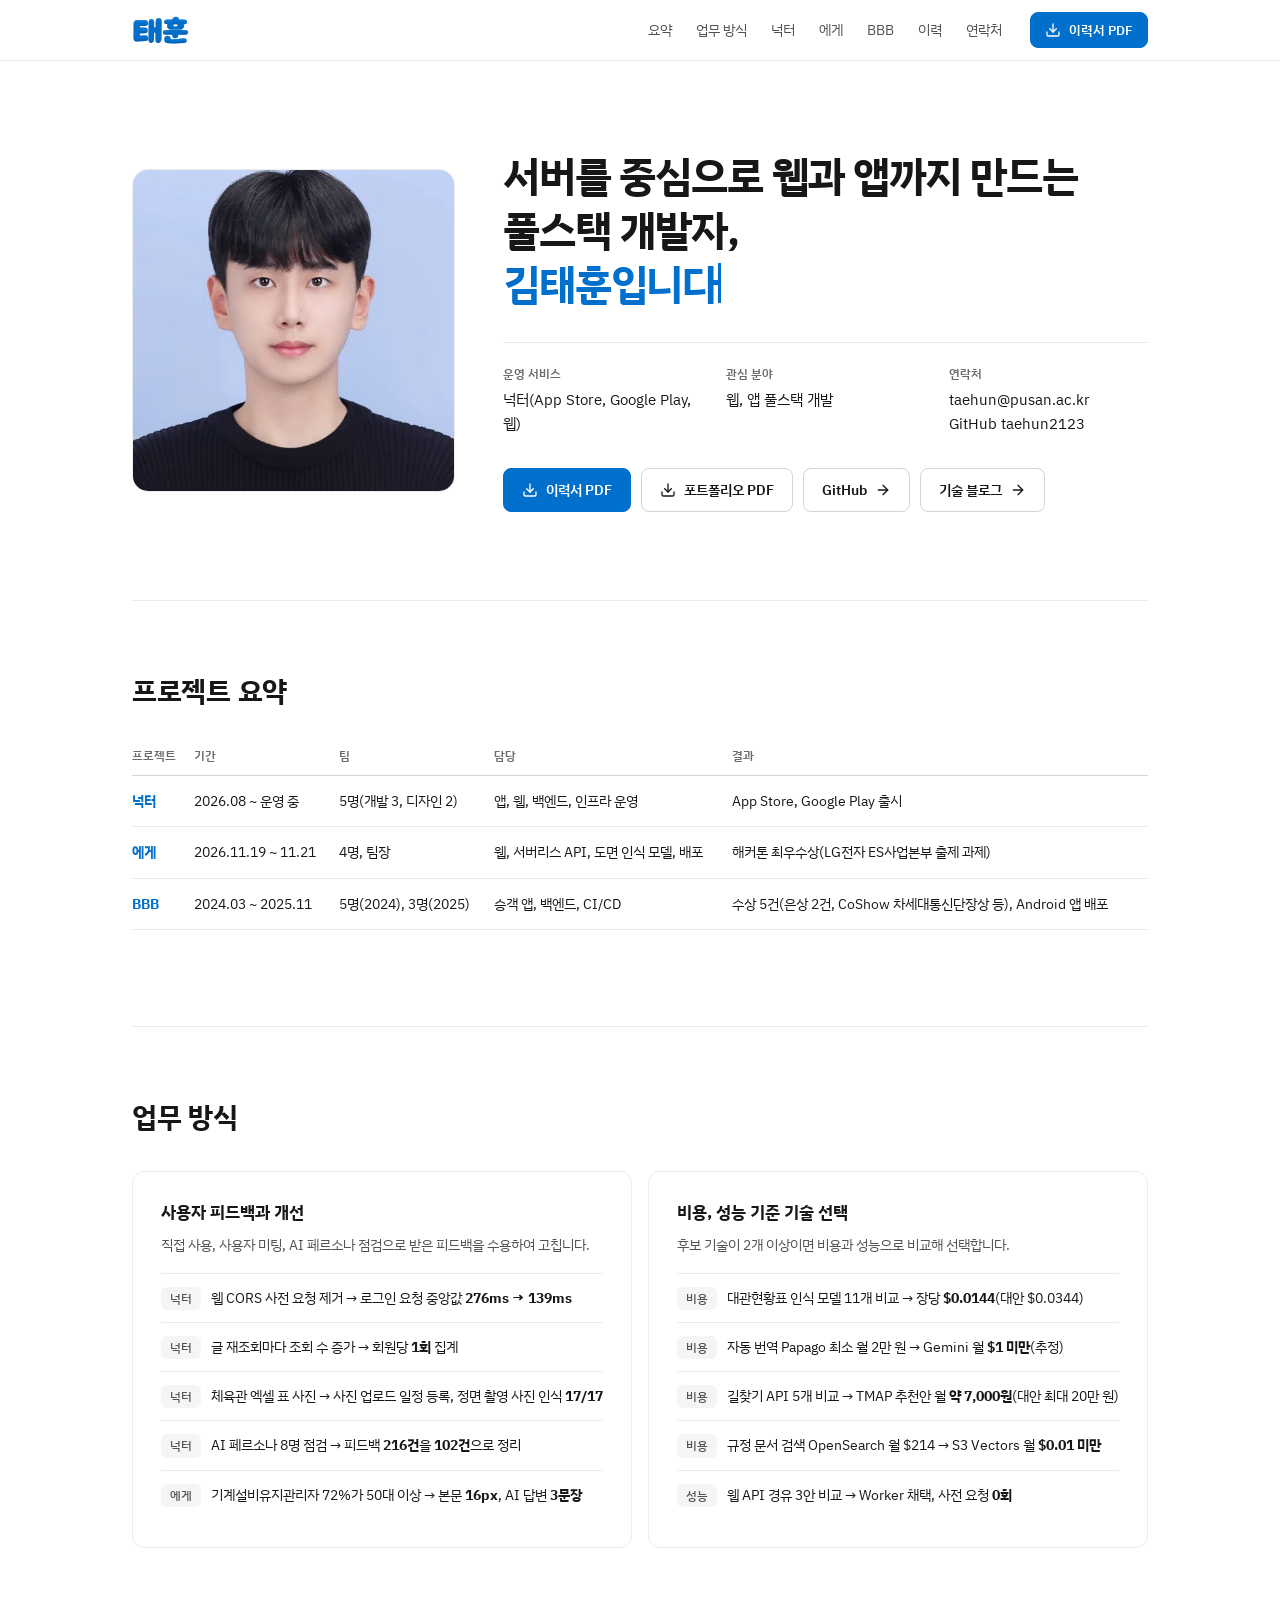
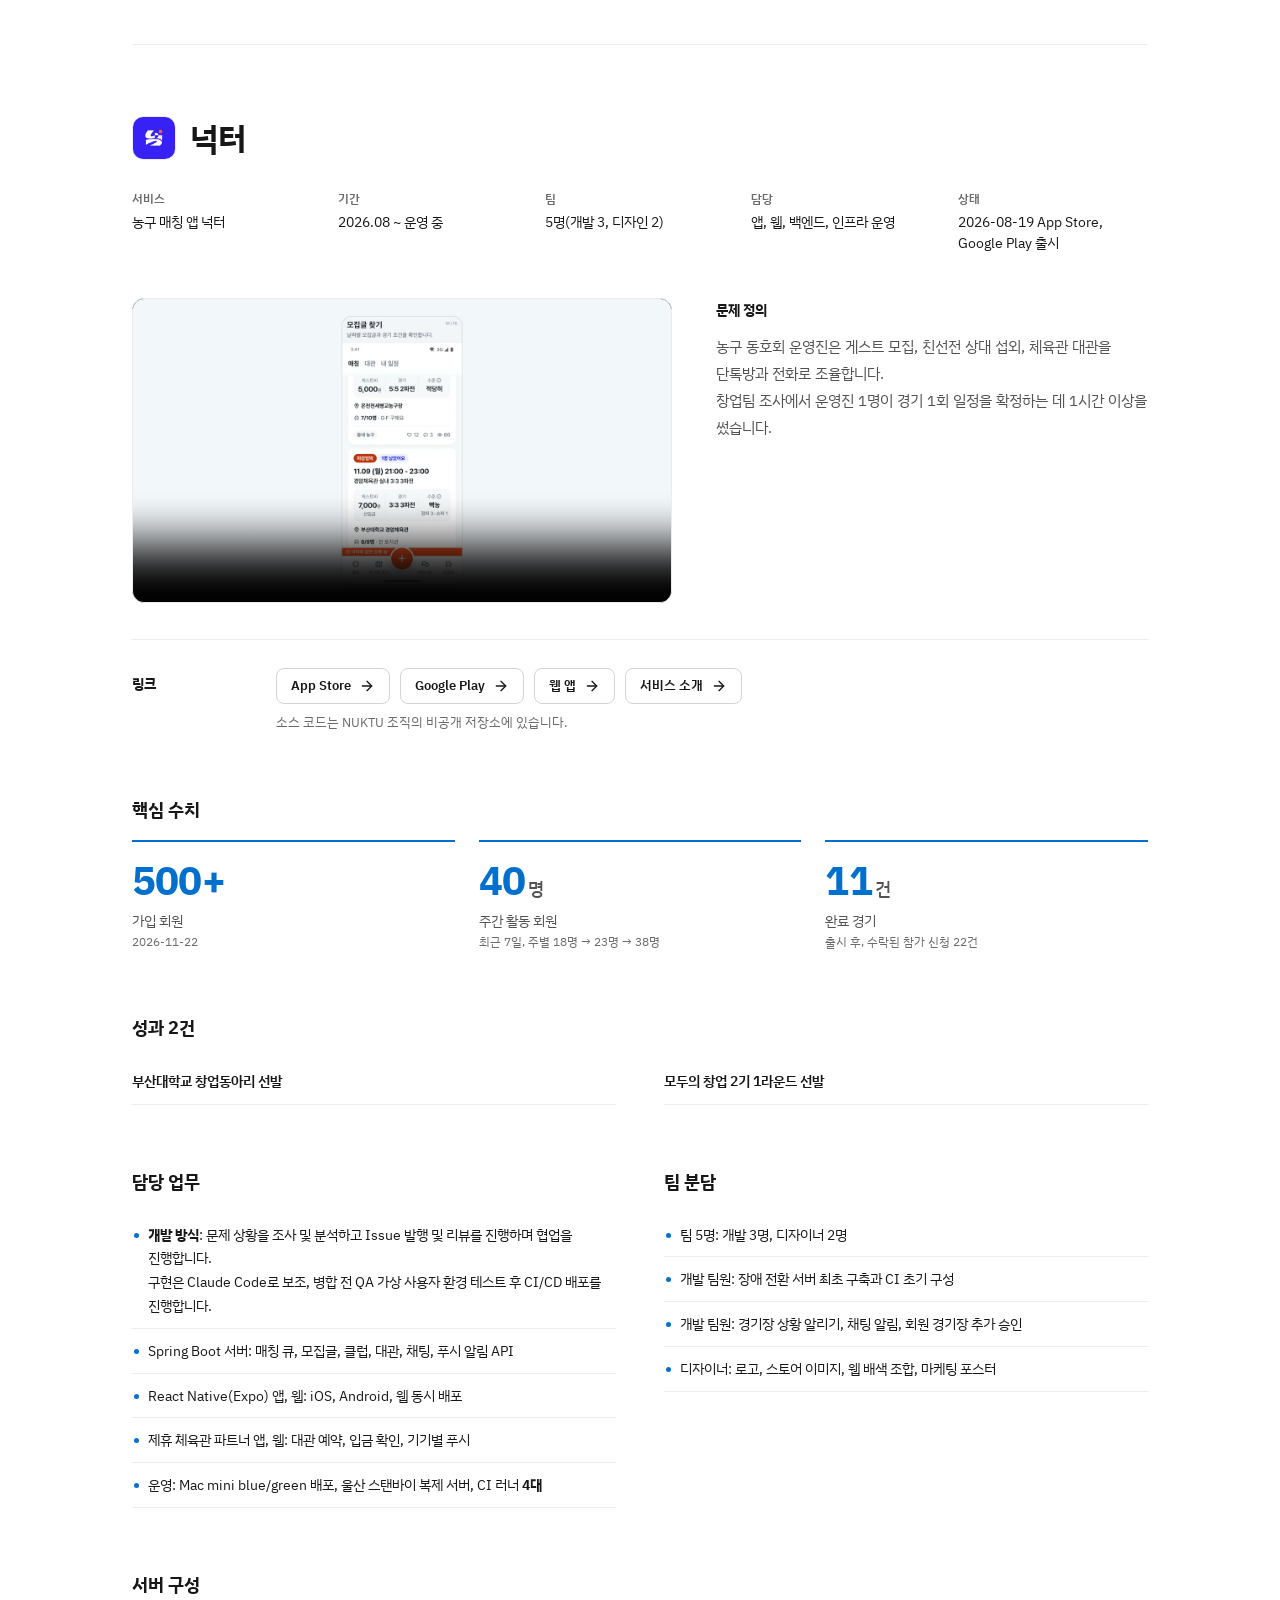
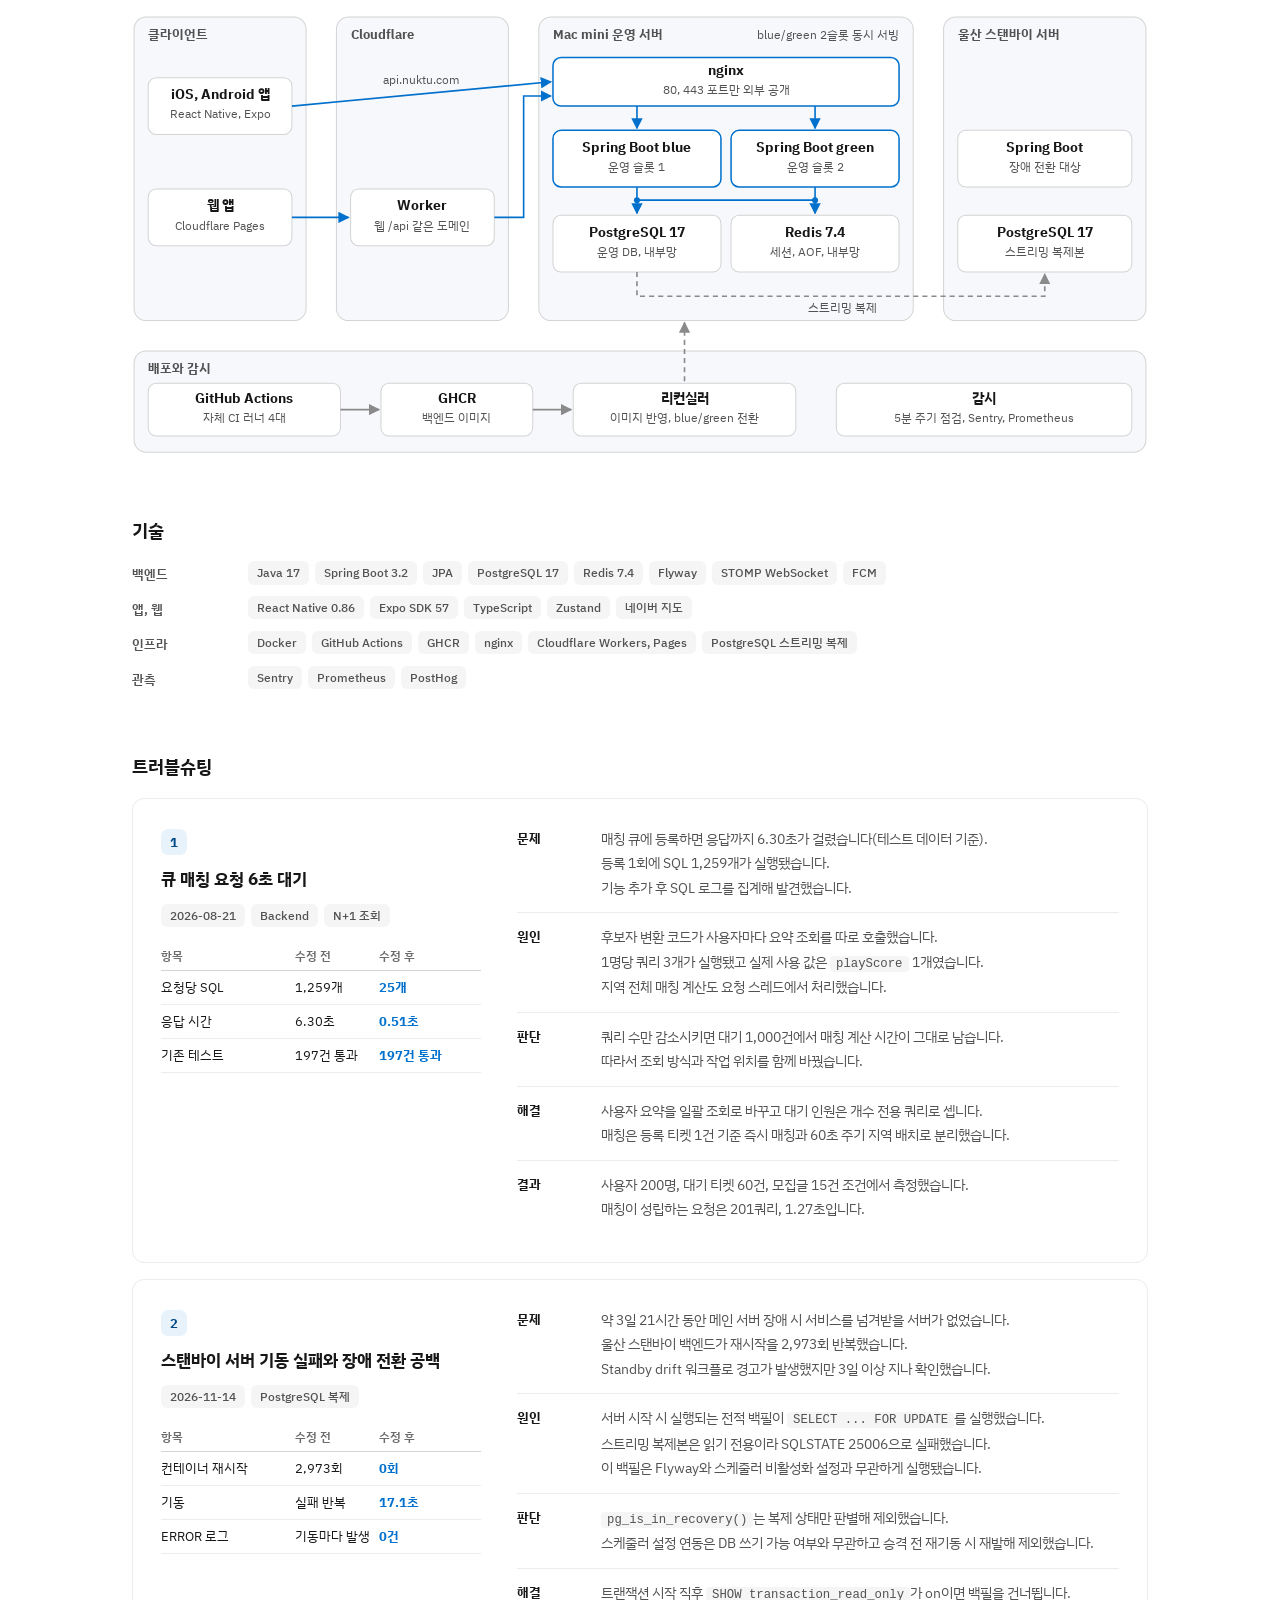
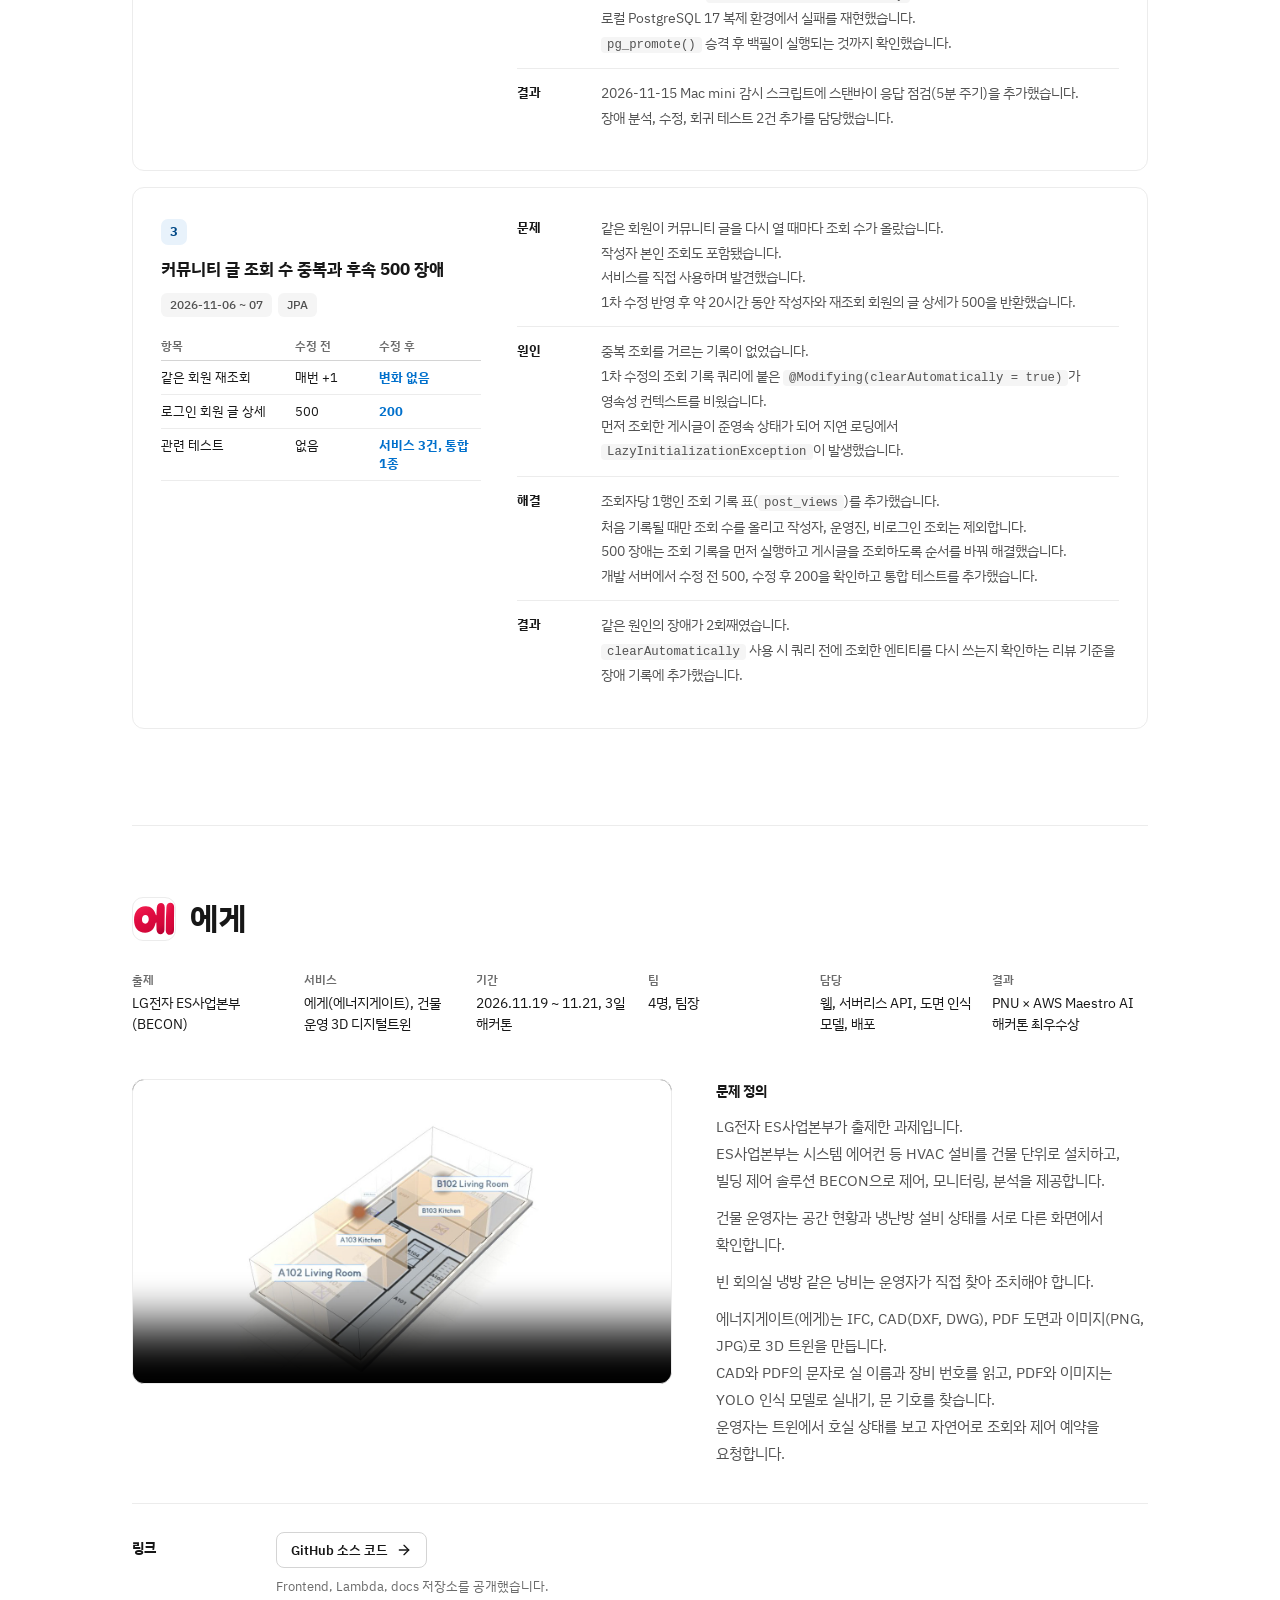
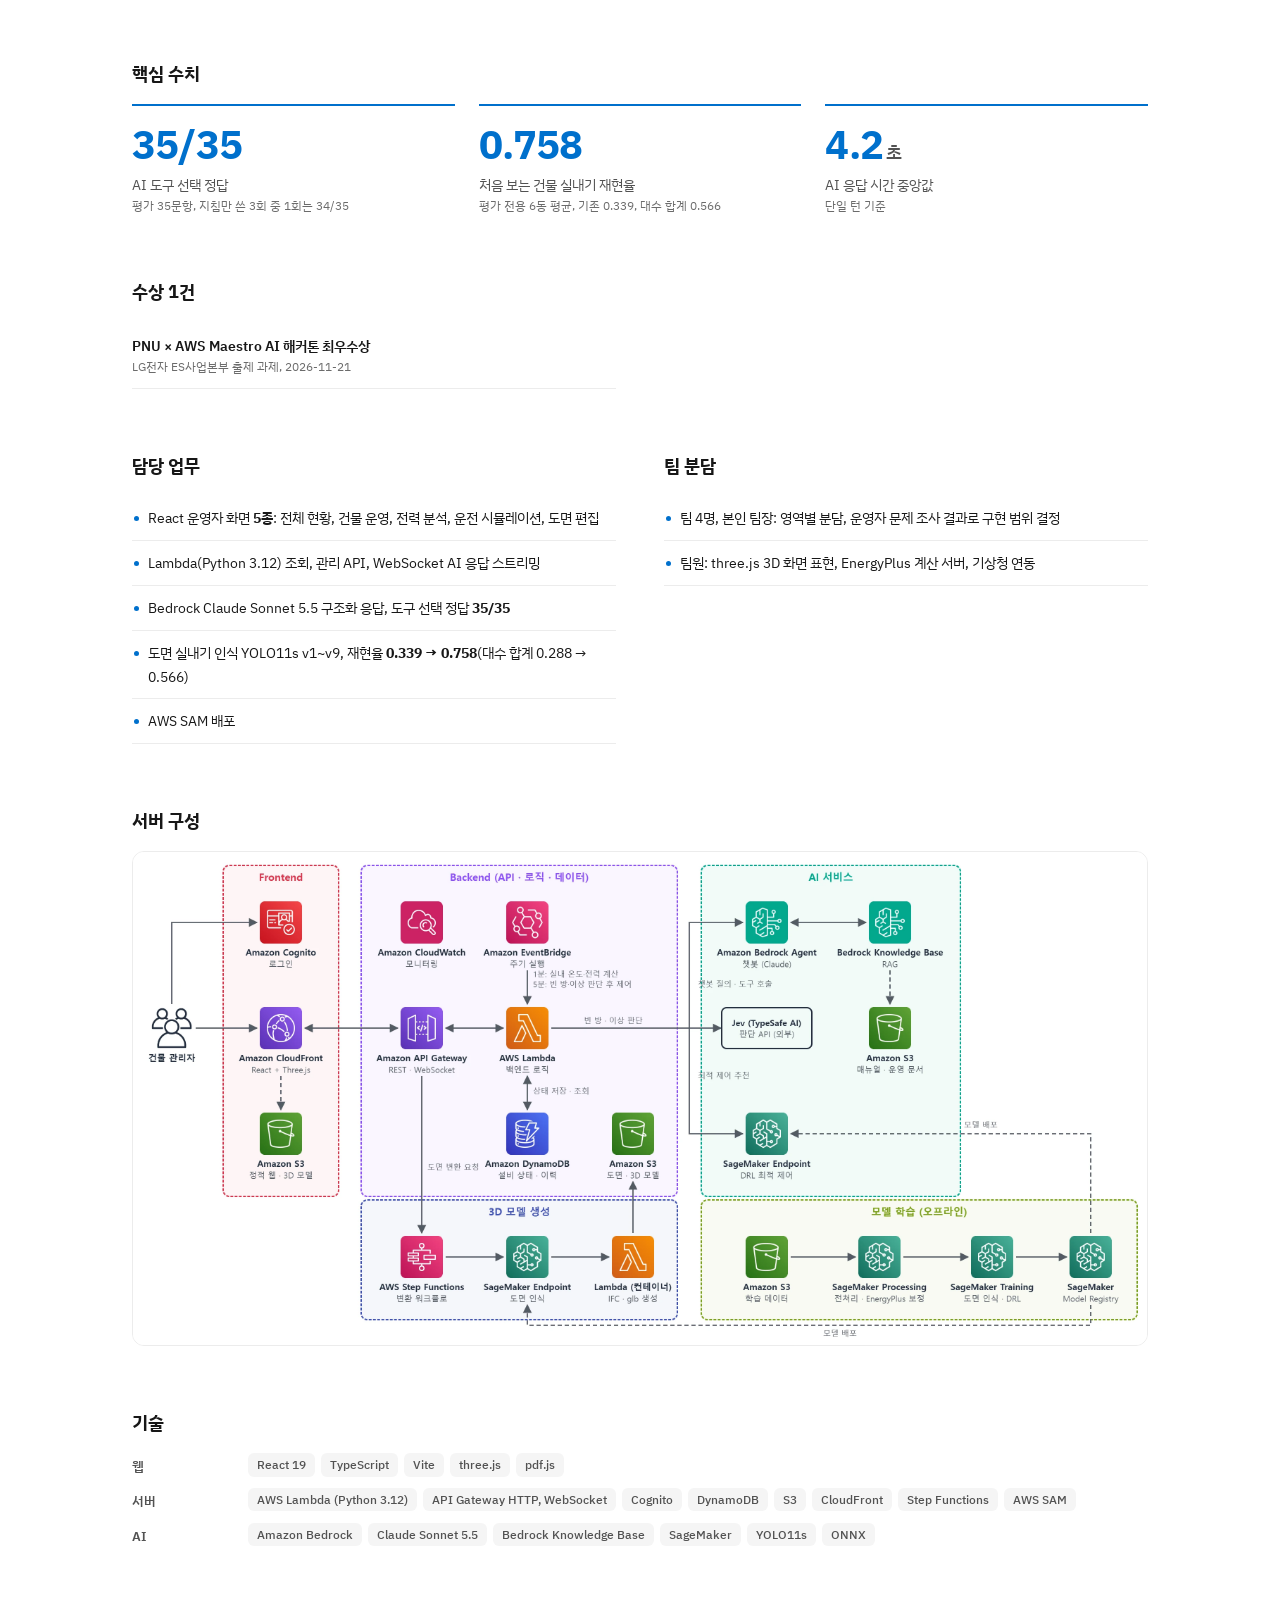
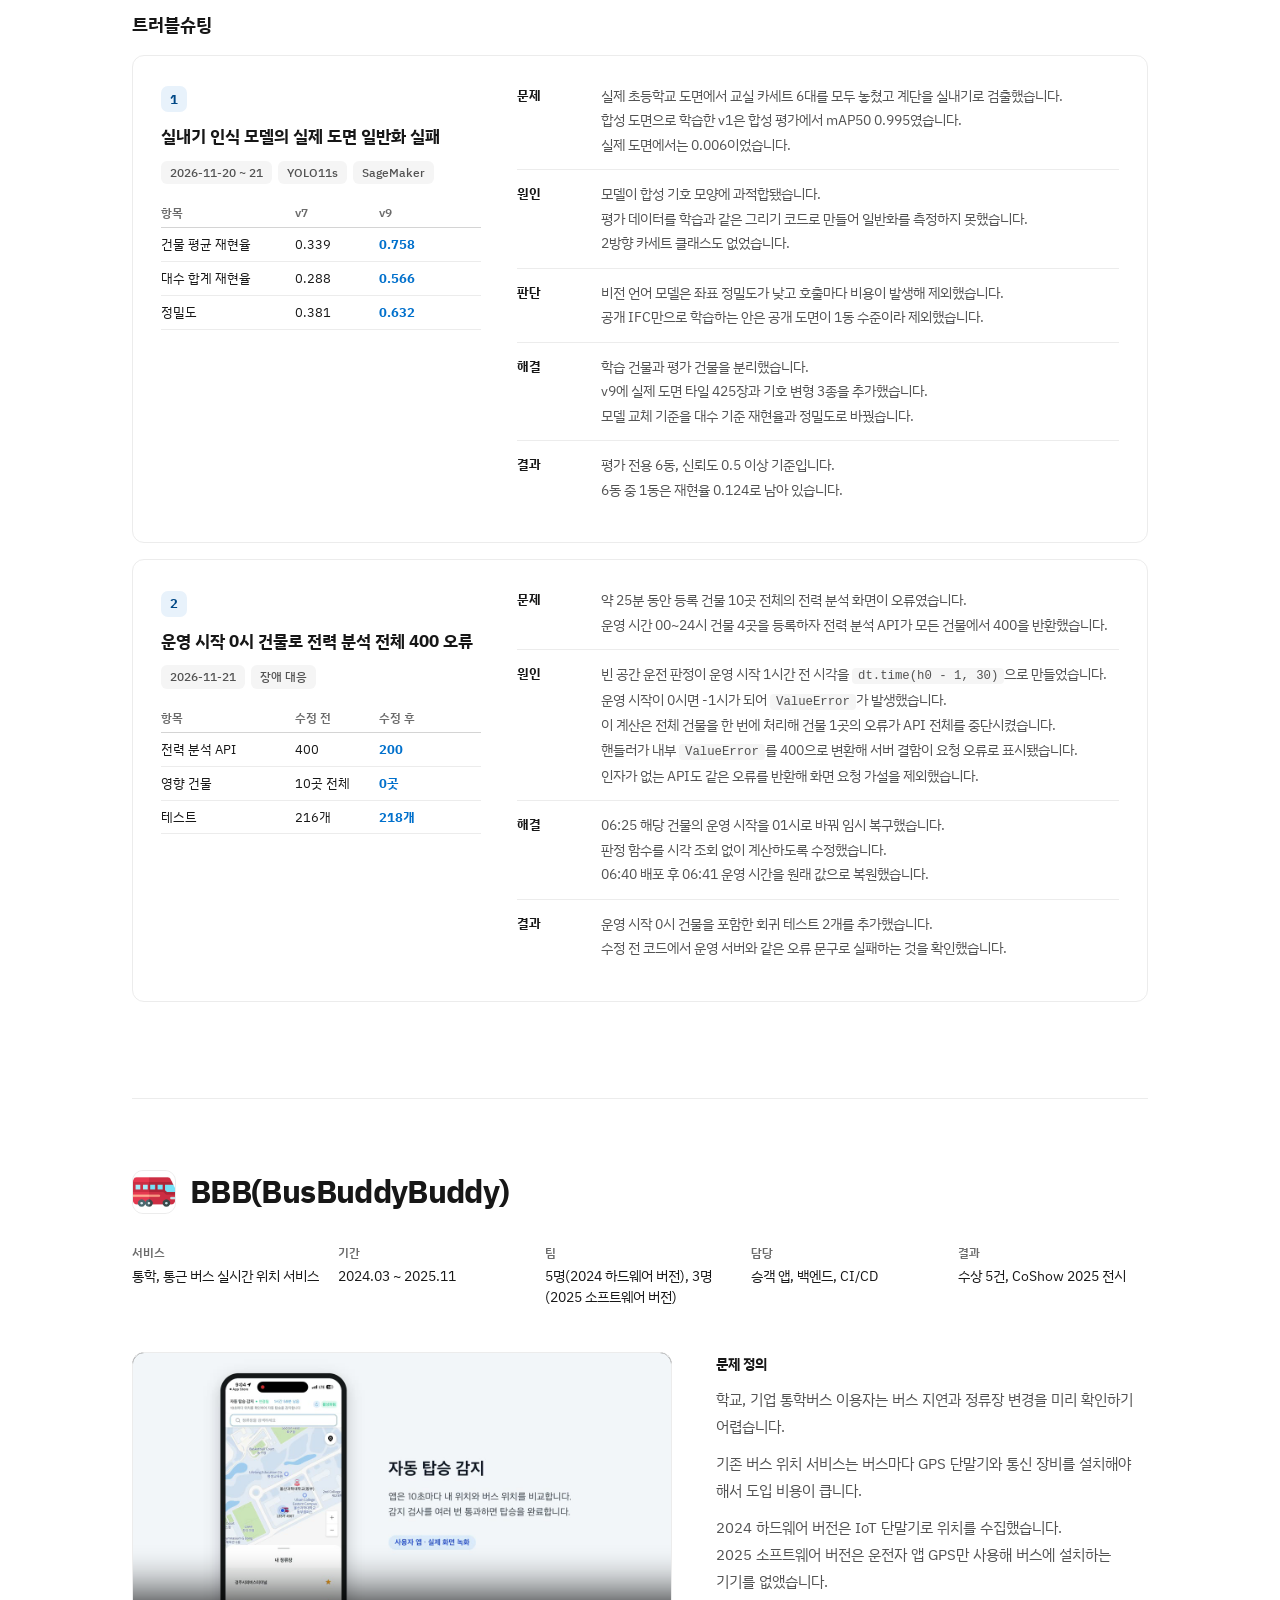
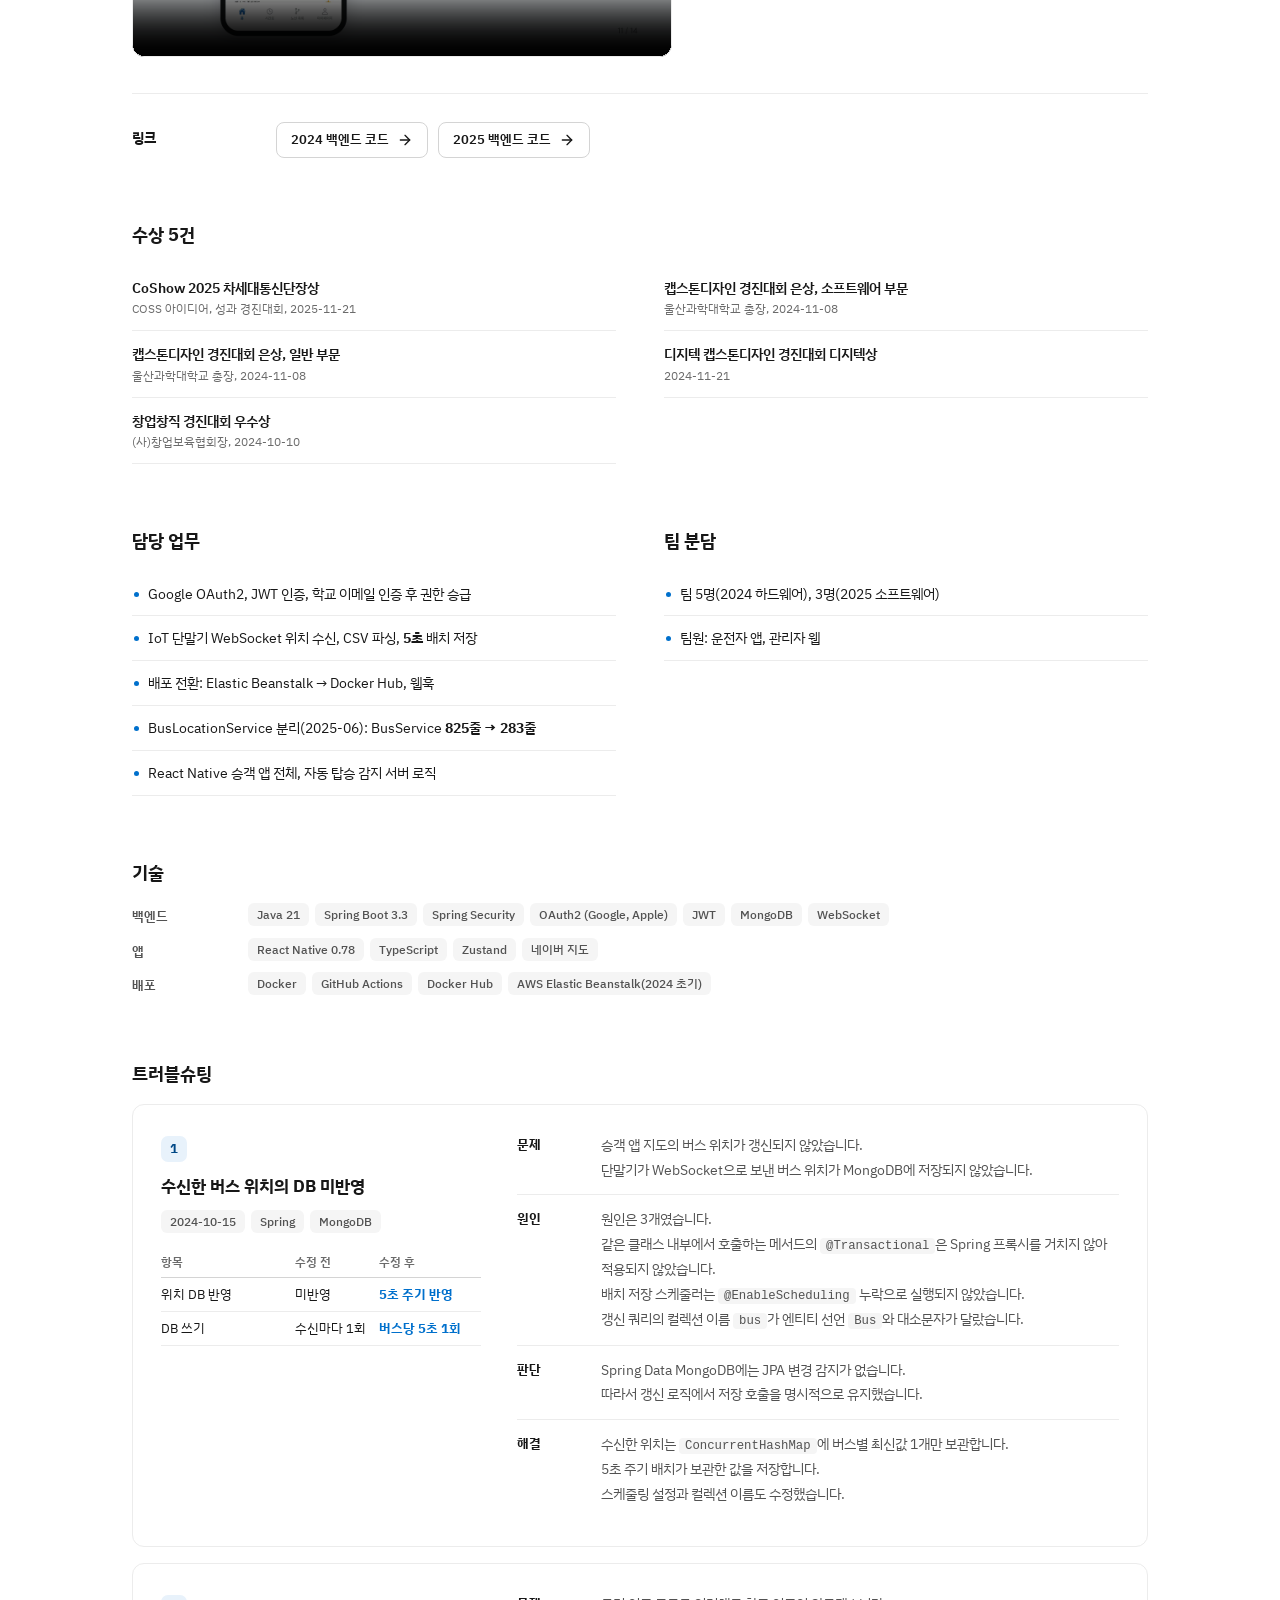
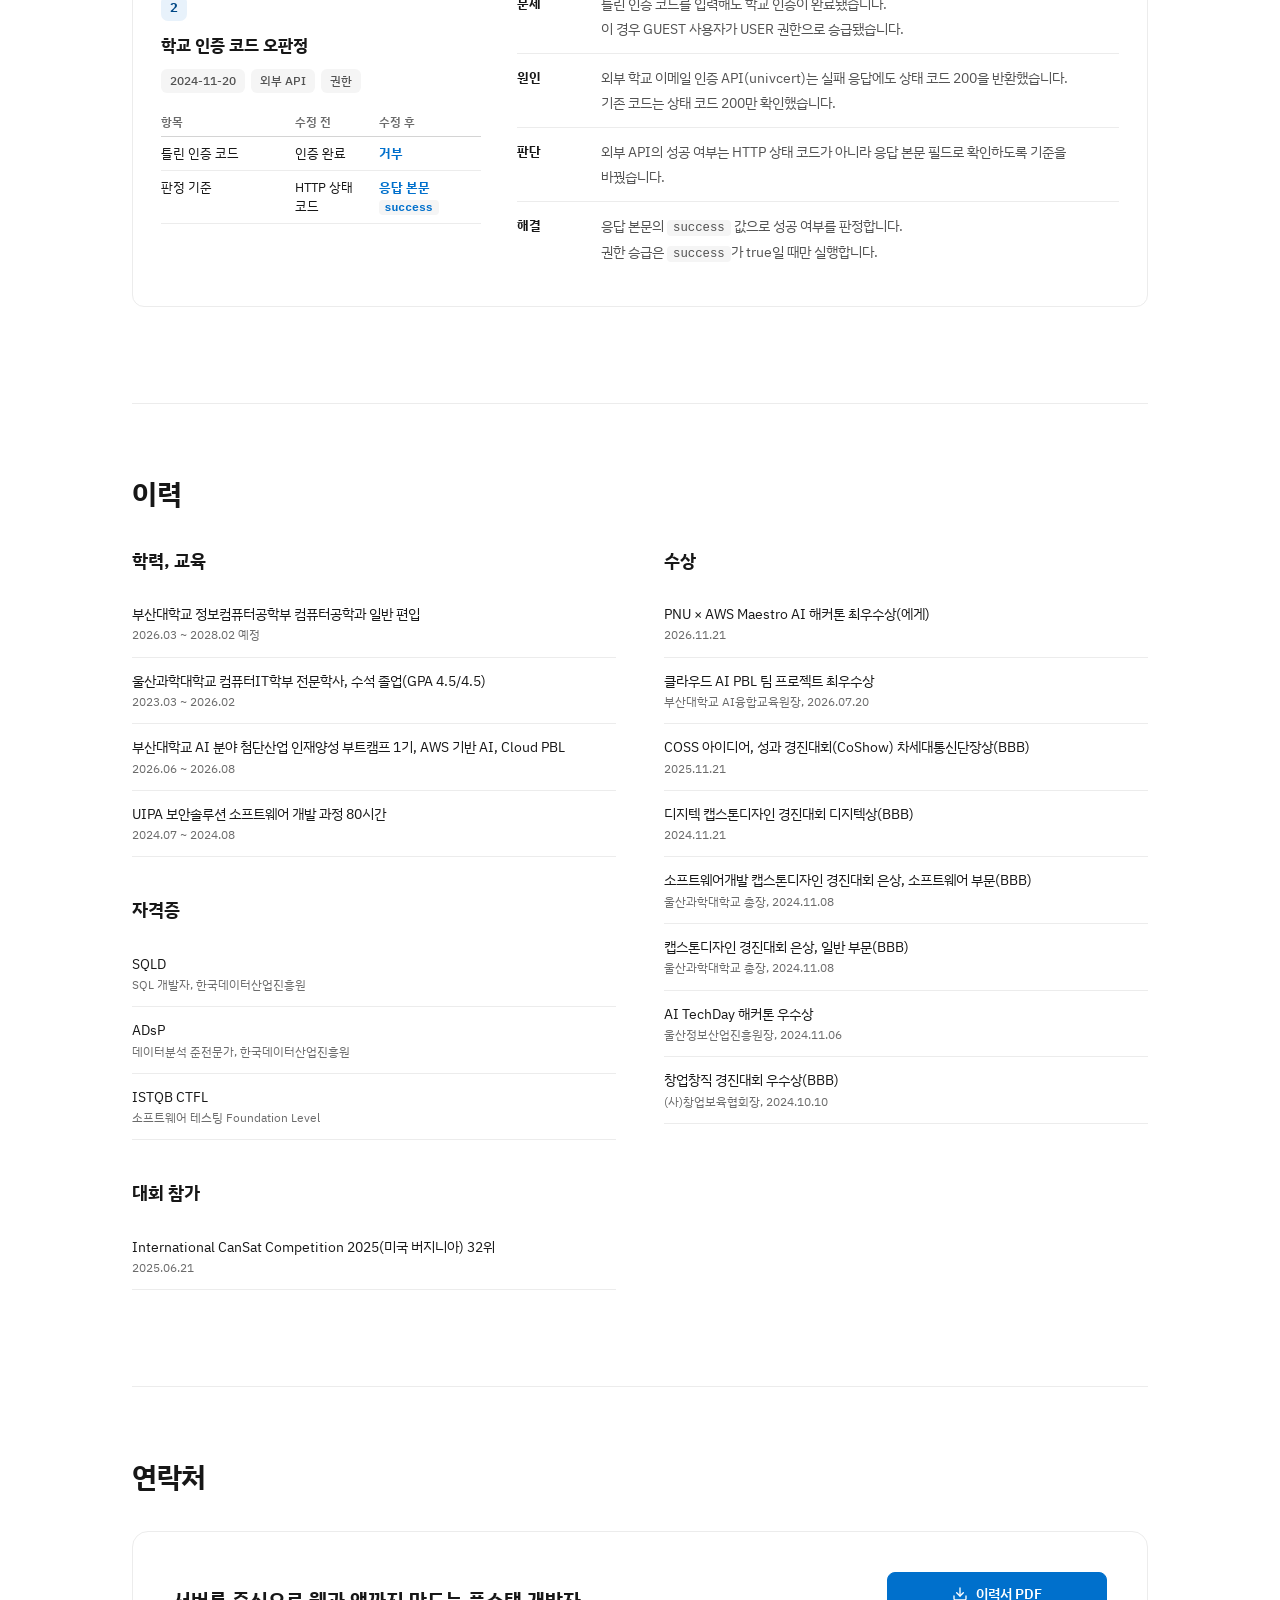
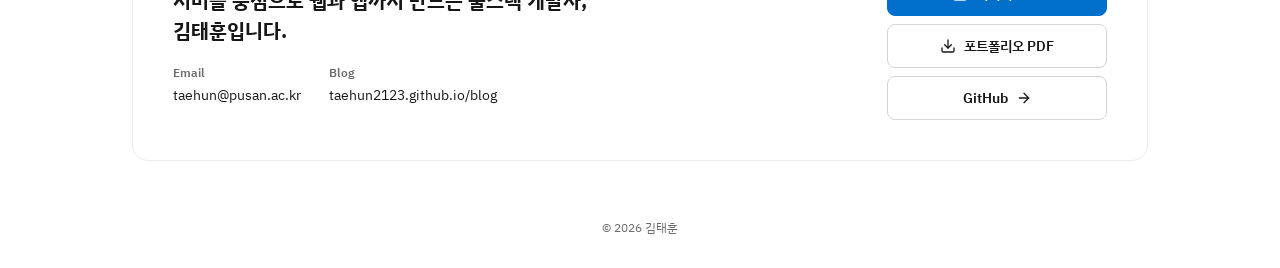
==== commit 34c32553: "개발 방식 항목의 굵게 표시를 라벨로 한정" ====
--- a/index.html
+++ b/index.html
@@ -262,7 +262,7 @@
         <div>
           <h3 class="h-sub">담당 업무</h3>
           <ul class="did">
-            <li><strong>개발 방식: 문제 상황을 조사 및 분석하고 Issue 발행 및 리뷰를 진행하며 협업을 진행합니다.<br>구현은 Claude Code로 보조, 병합 전 QA 가상 사용자 환경 테스트 후 CI/CD 배포를 진행합니다.</strong></li>
+            <li><strong>개발 방식</strong>: 문제 상황을 조사 및 분석하고 Issue 발행 및 리뷰를 진행하며 협업을 진행합니다.<br>구현은 Claude Code로 보조, 병합 전 QA 가상 사용자 환경 테스트 후 CI/CD 배포를 진행합니다.</li>
             <li>Spring Boot 서버: 매칭 큐, 모집글, 클럽, 대관, 채팅, 푸시 알림 API</li>
             <li>React Native(Expo) 앱, 웹: iOS, Android, 웹 동시 배포</li>
             <li>제휴 체육관 파트너 앱, 웹: 대관 예약, 입금 확인, 기기별 푸시</li>
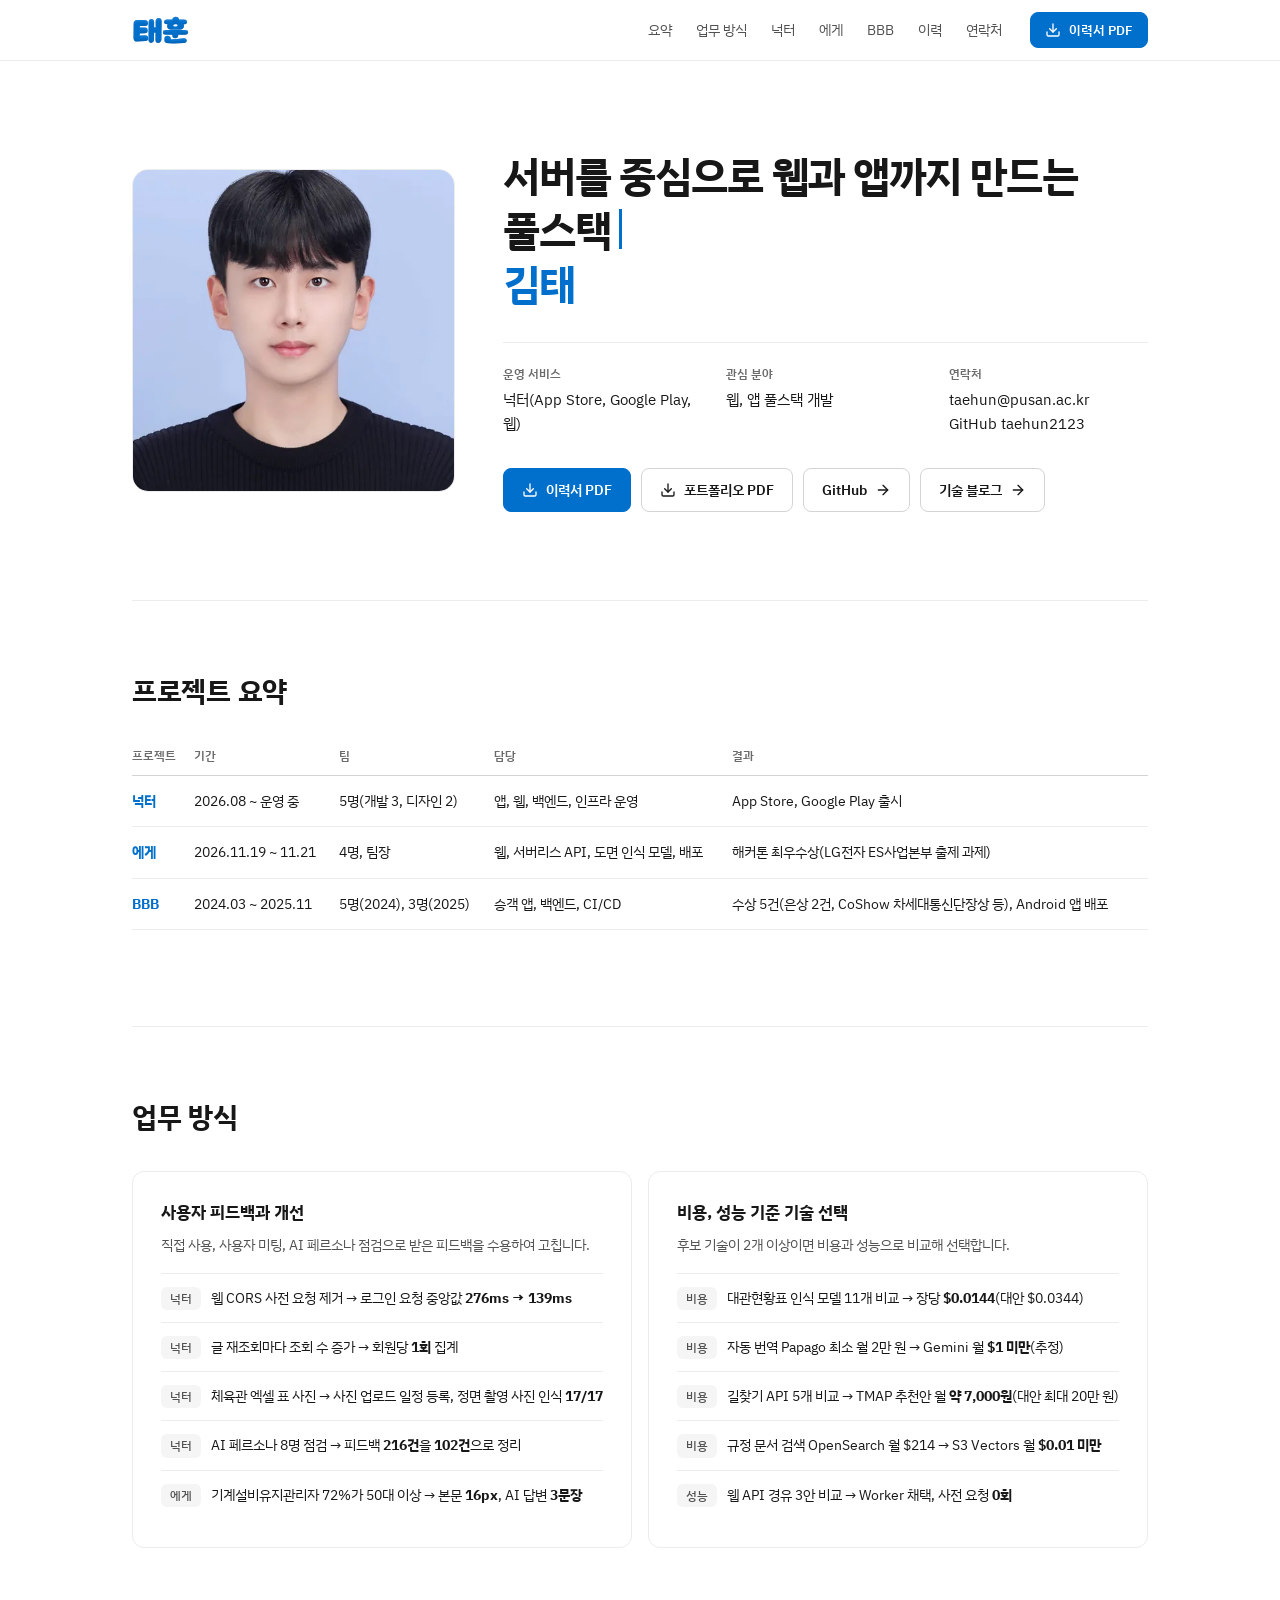
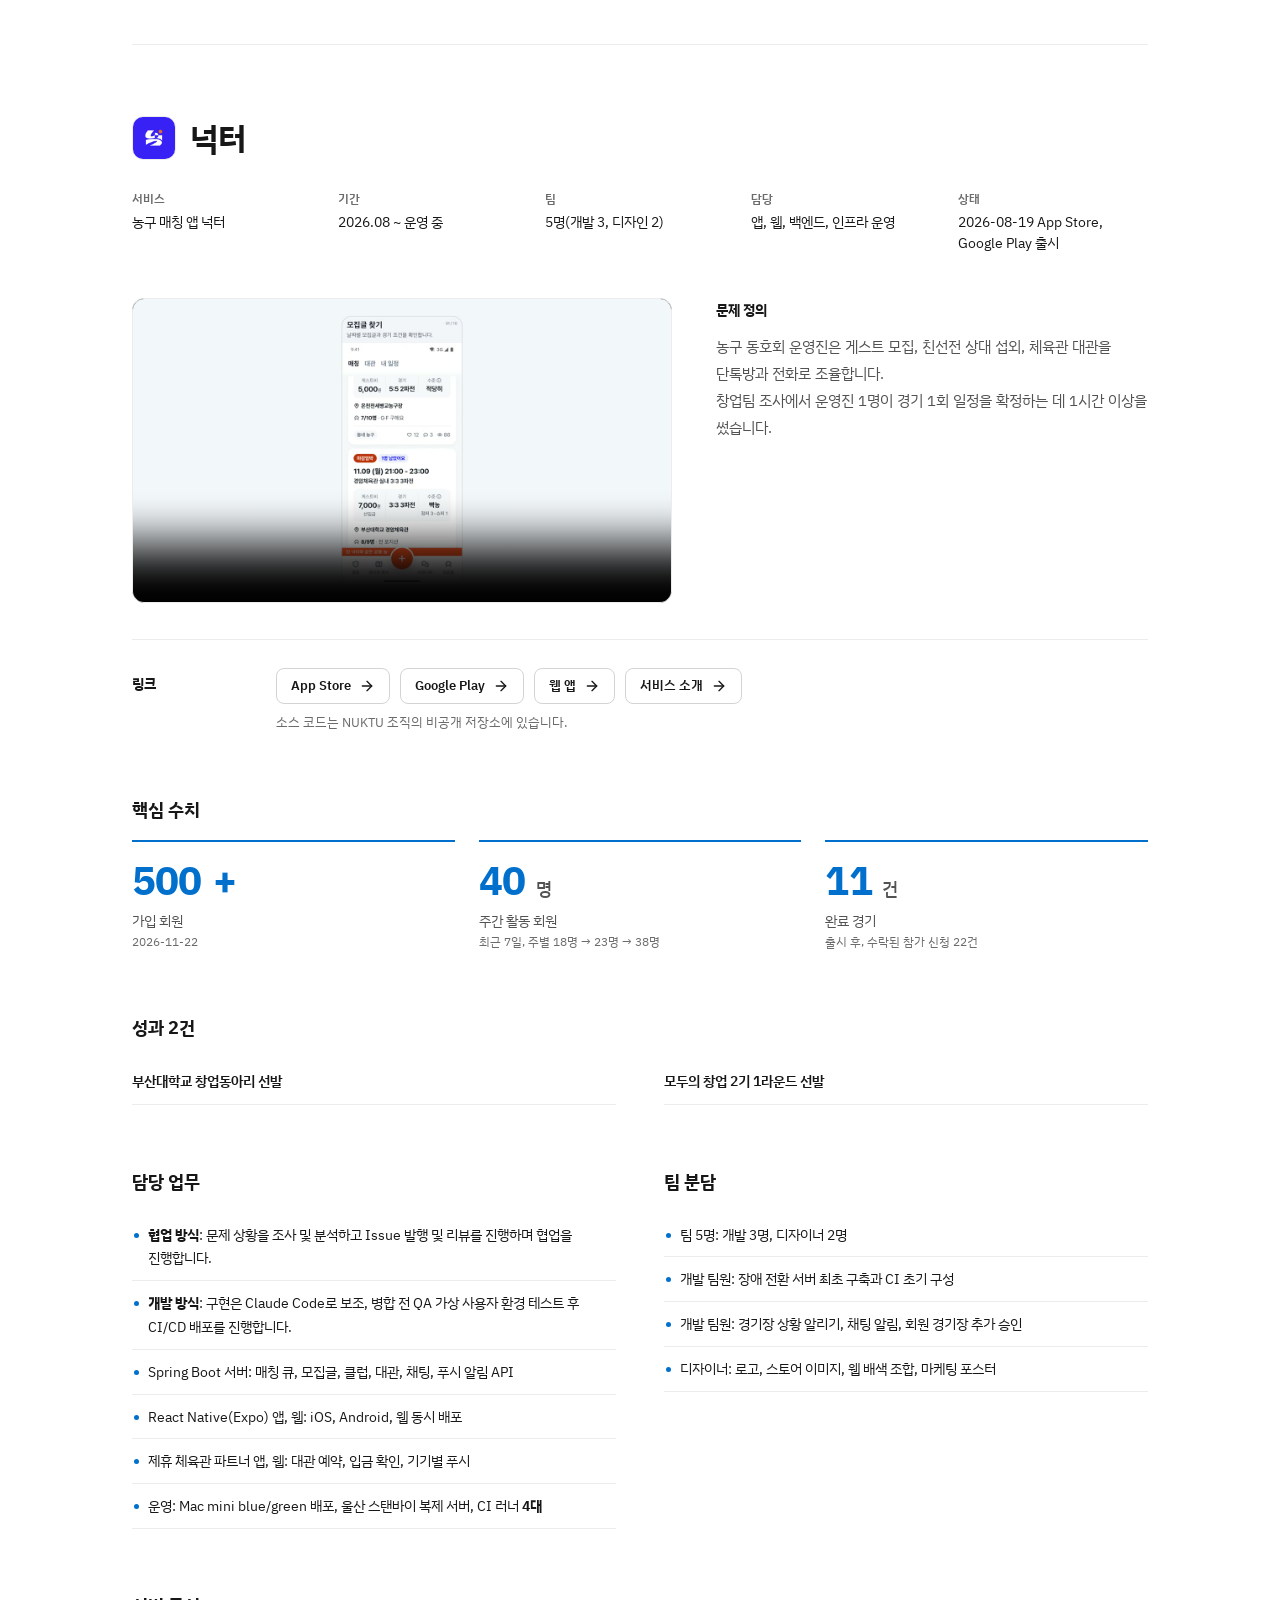
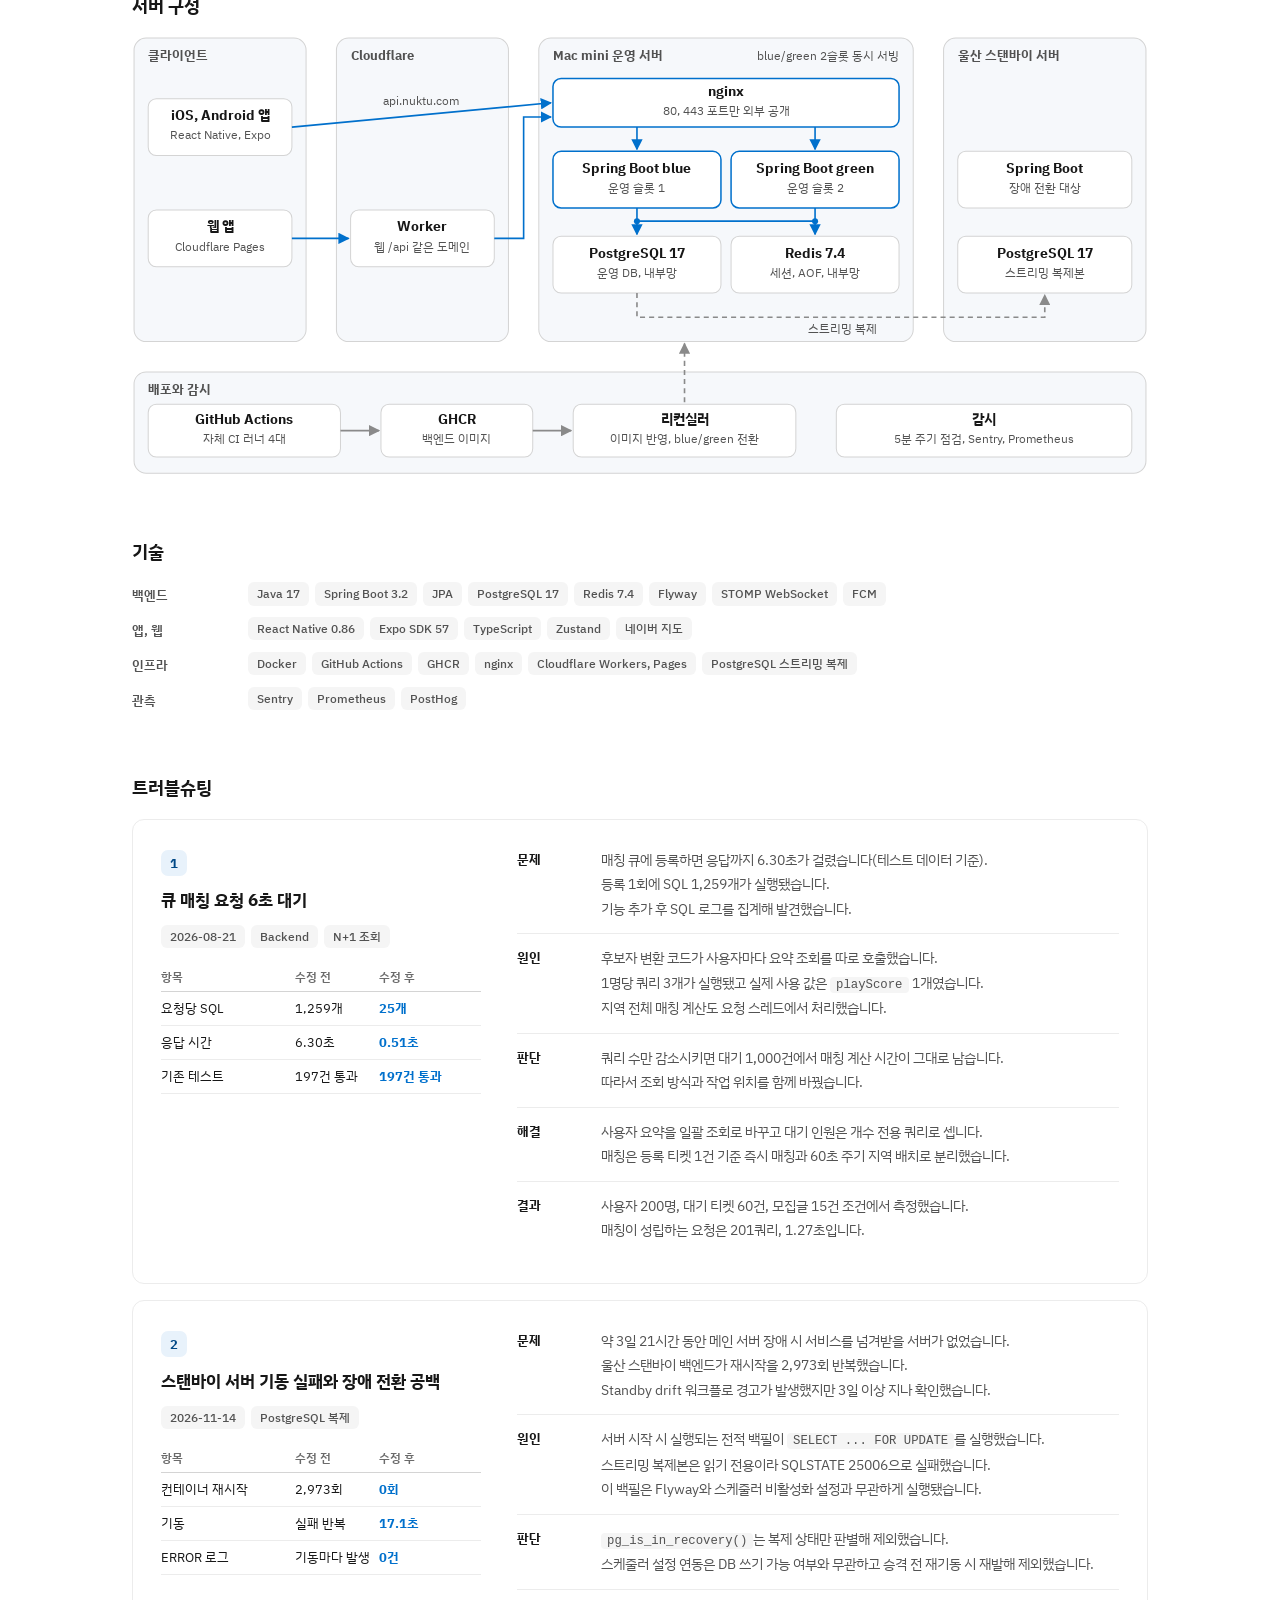
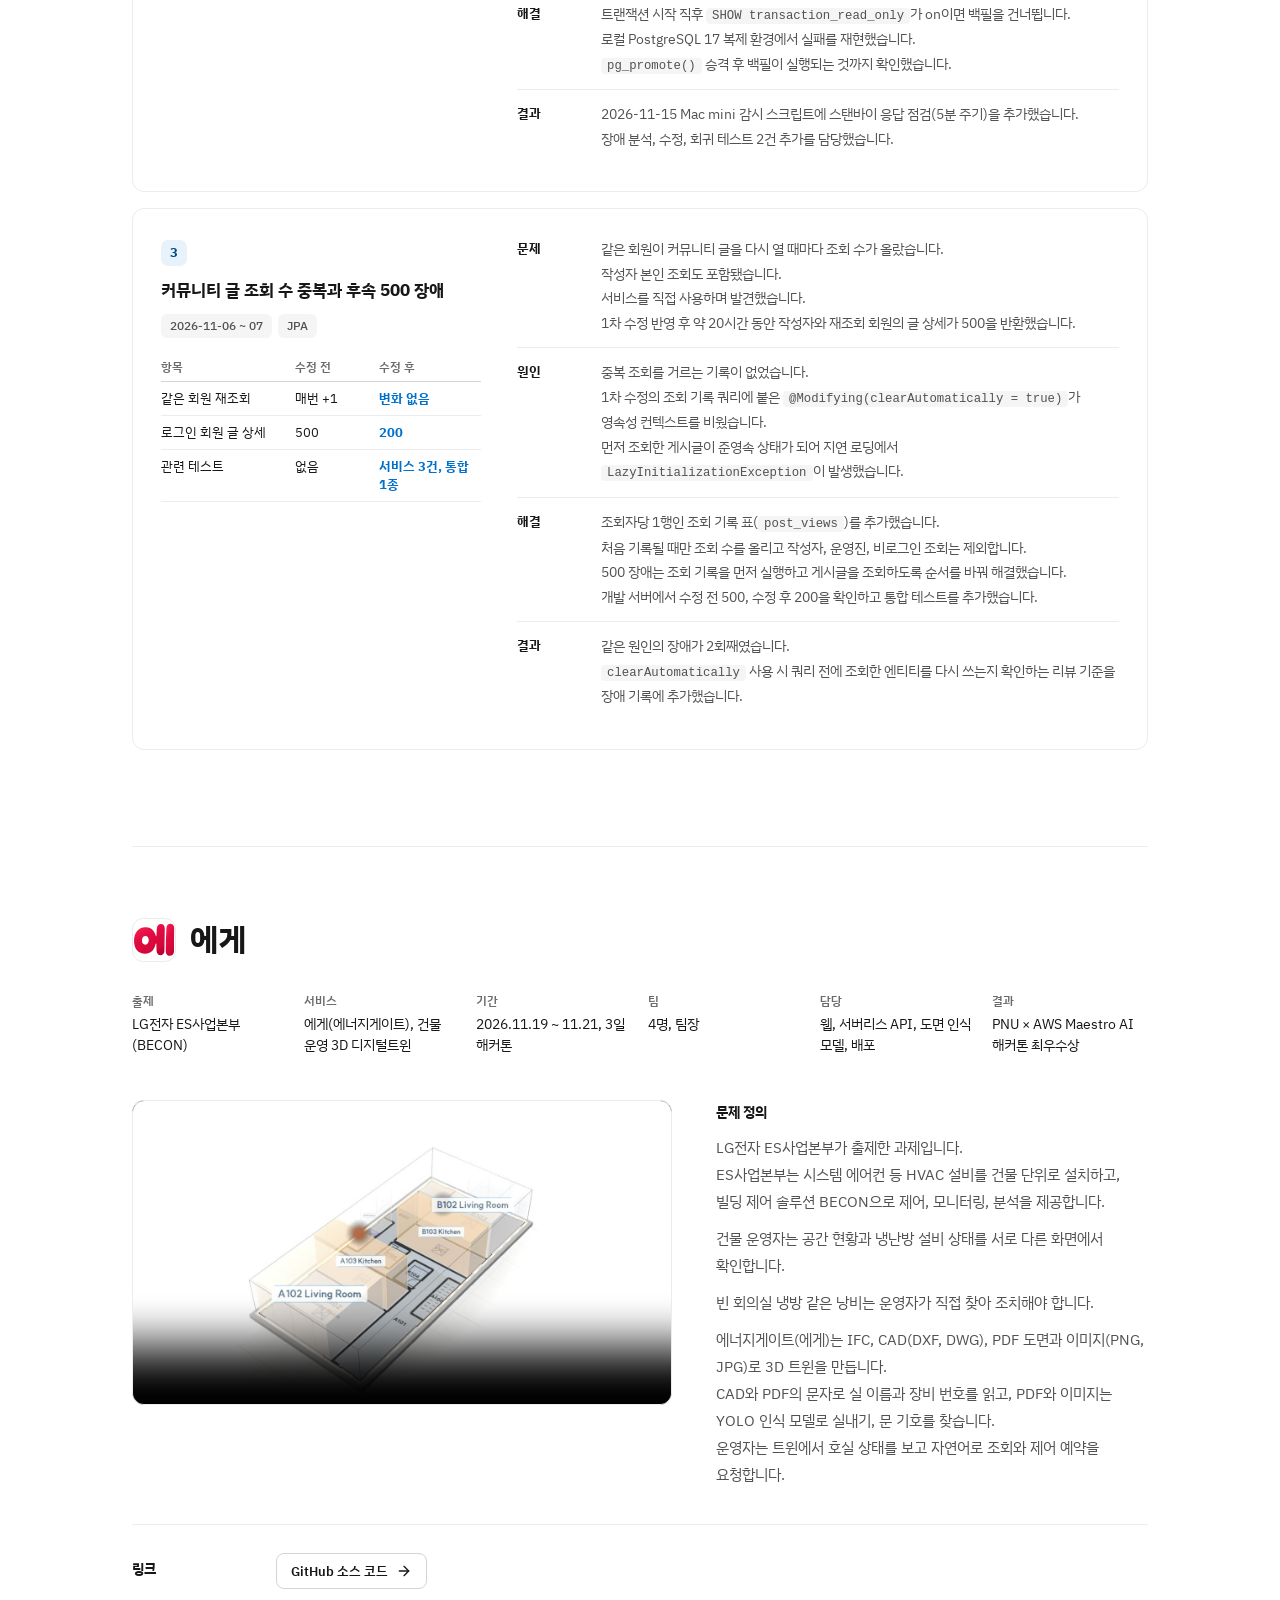
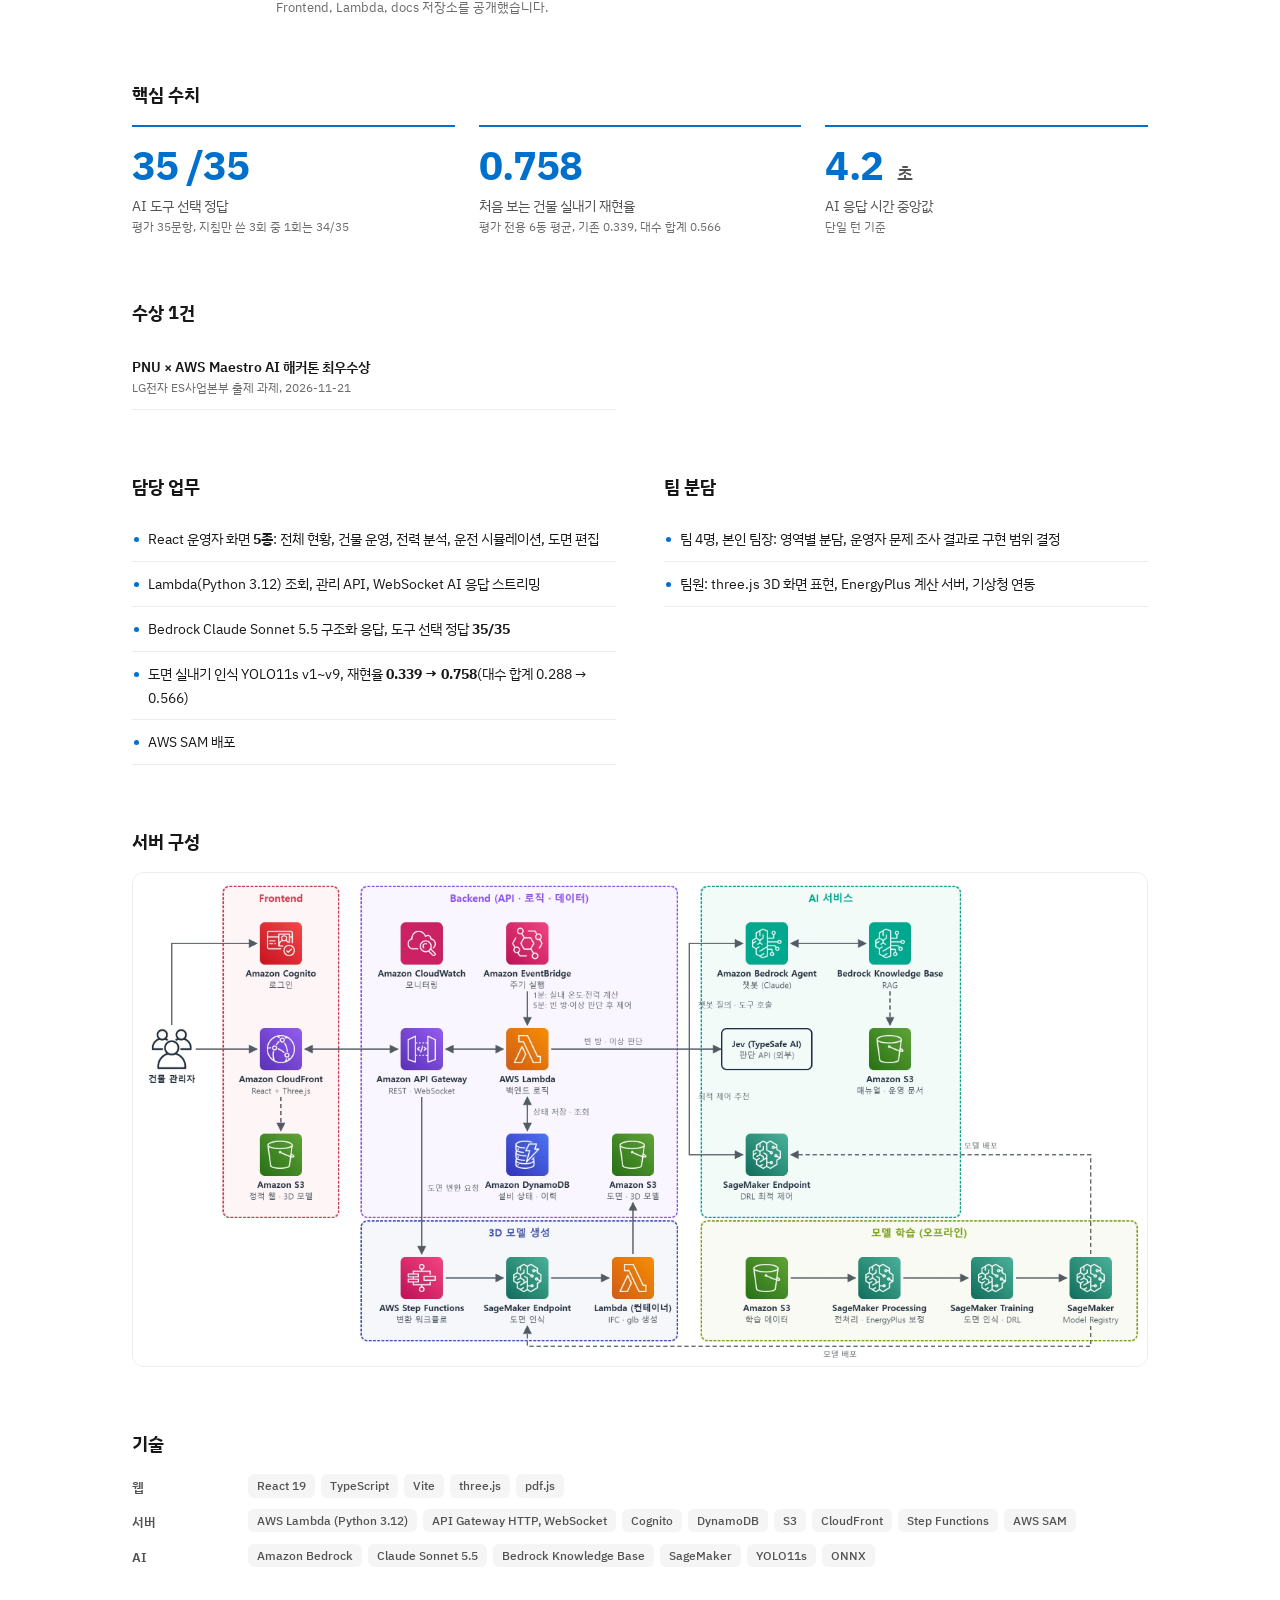
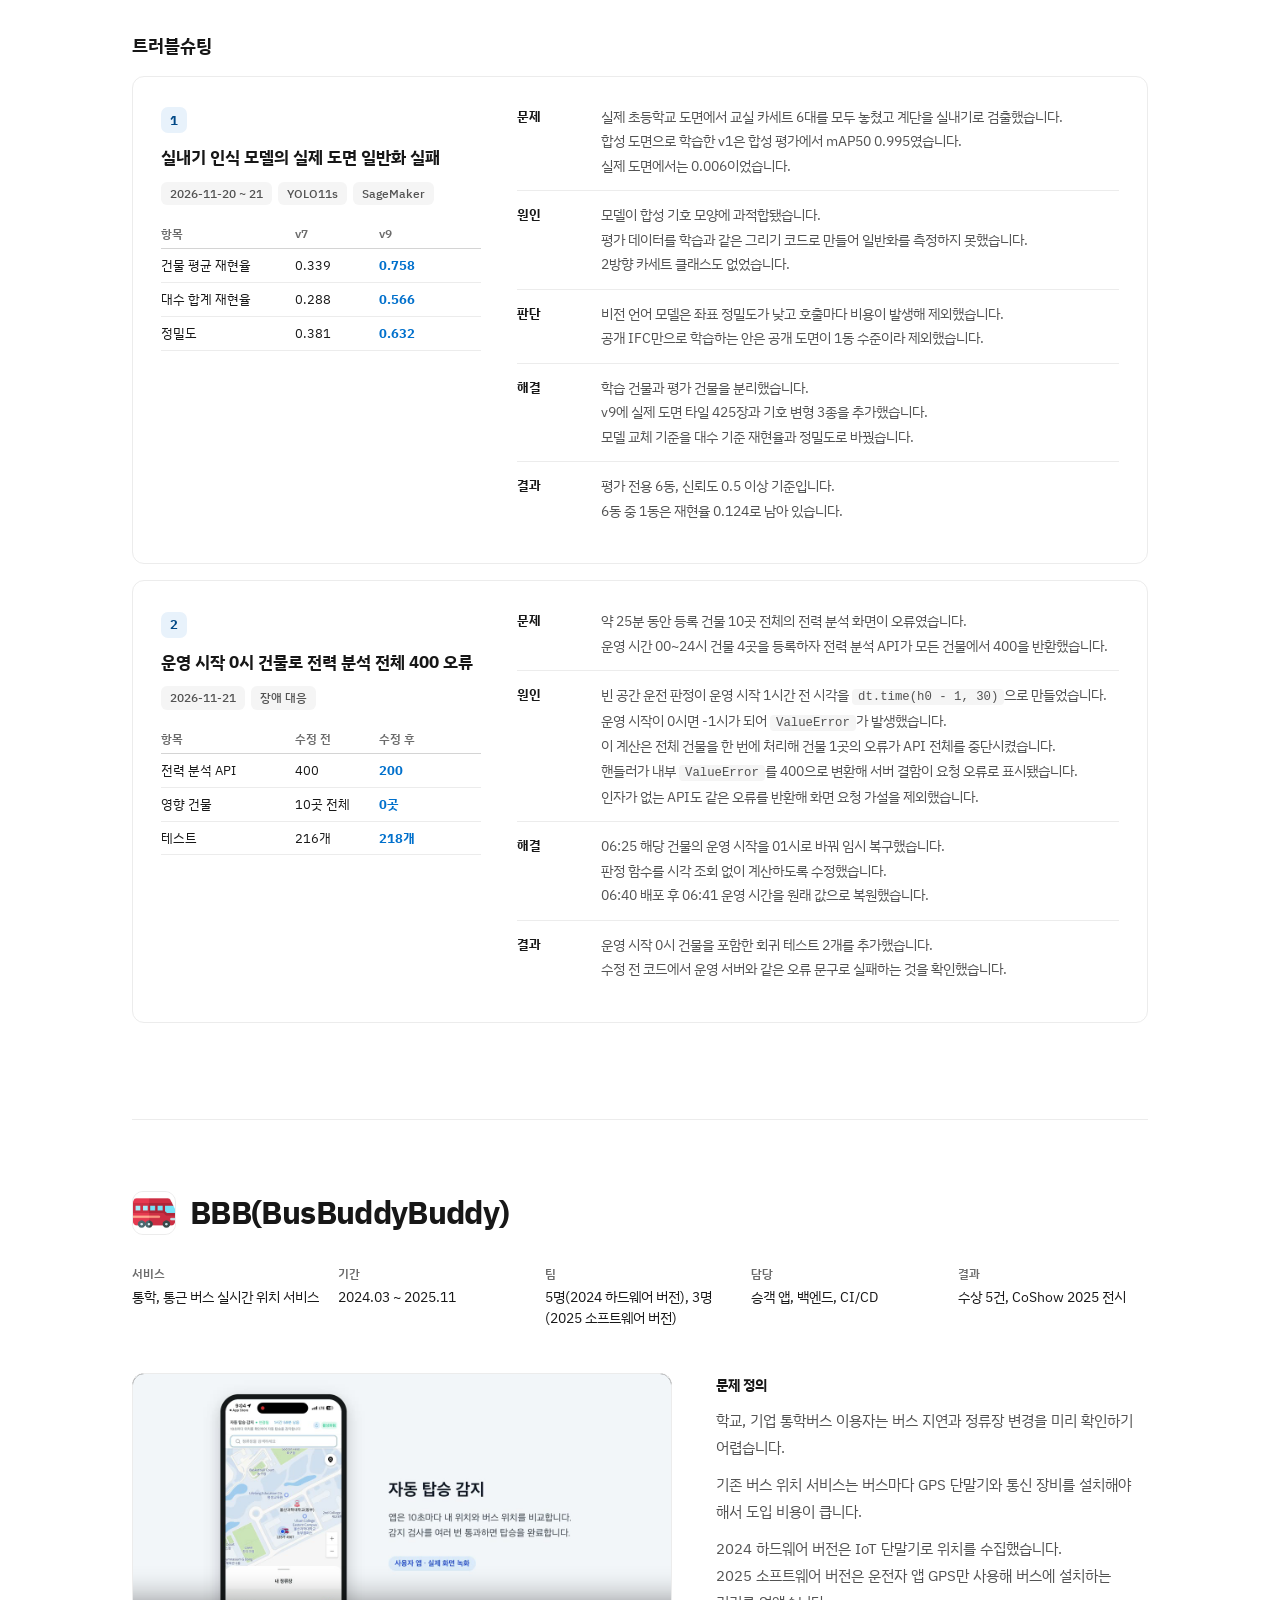
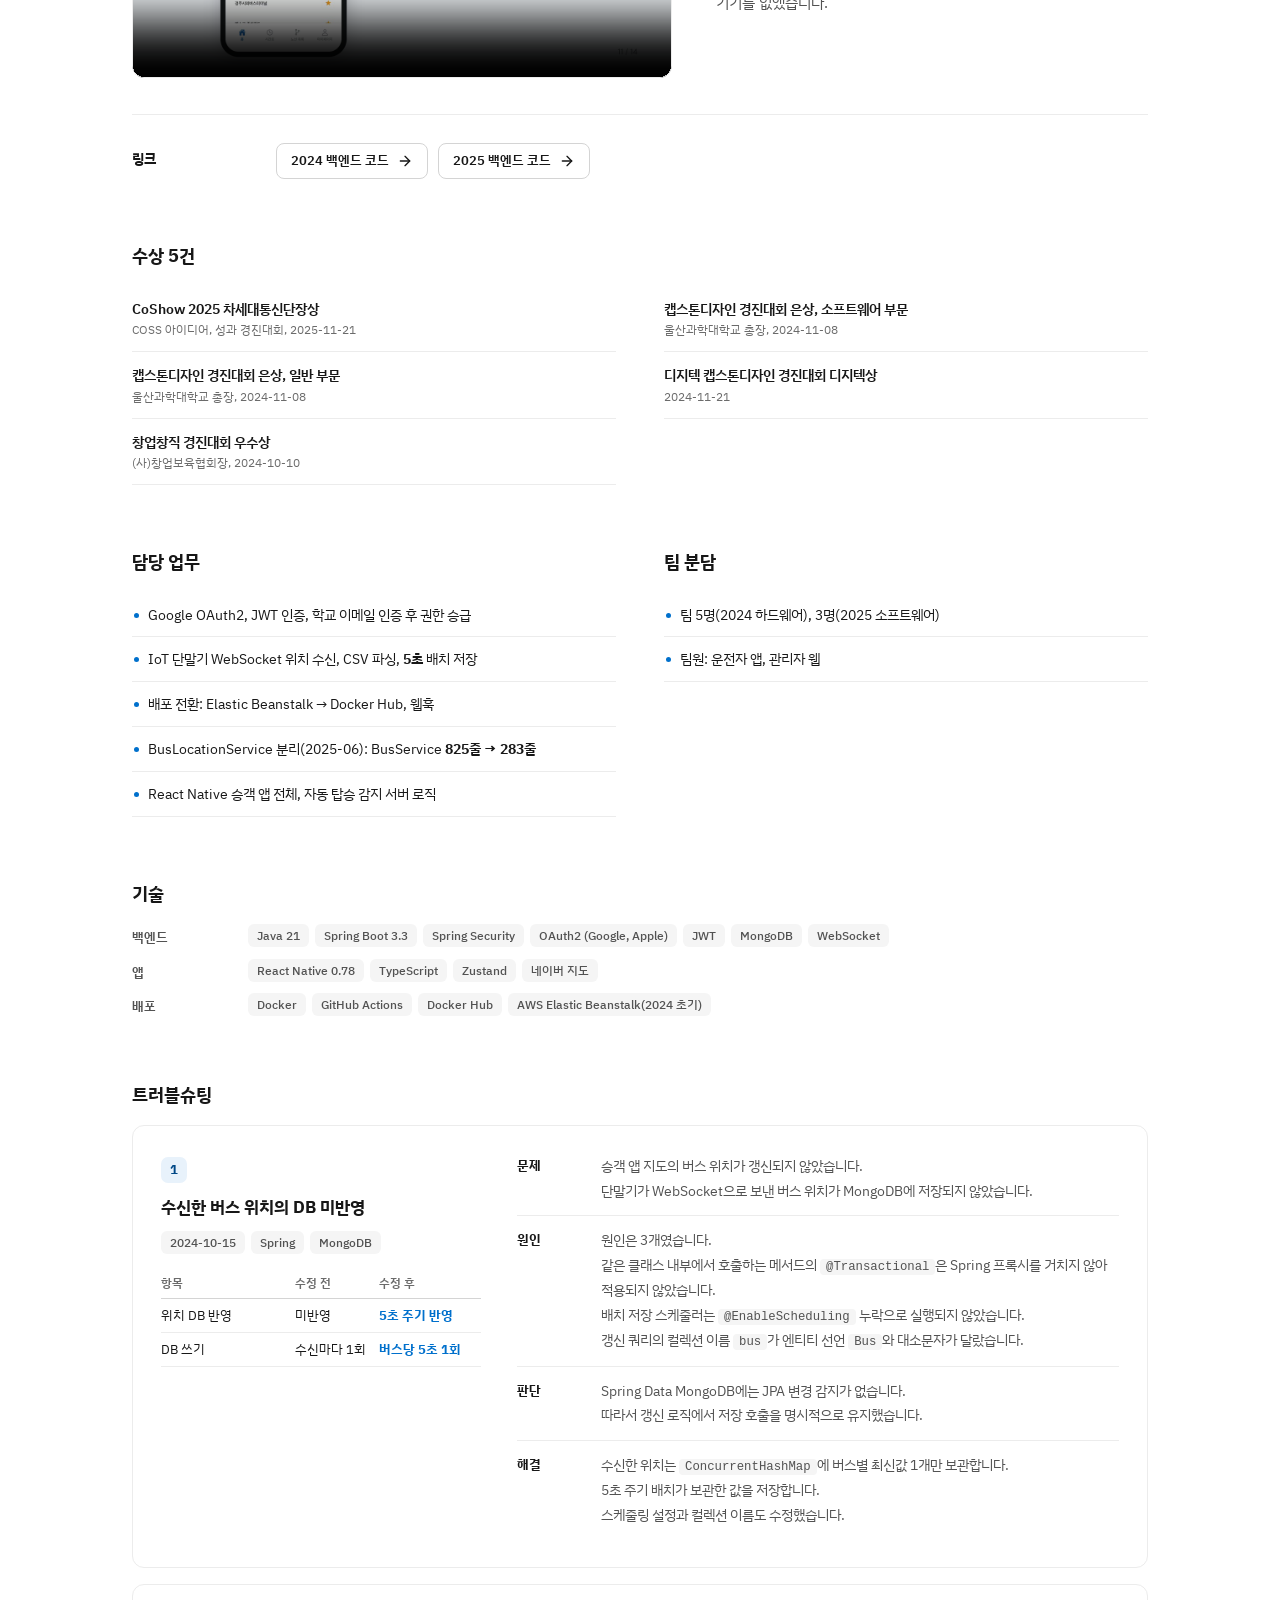
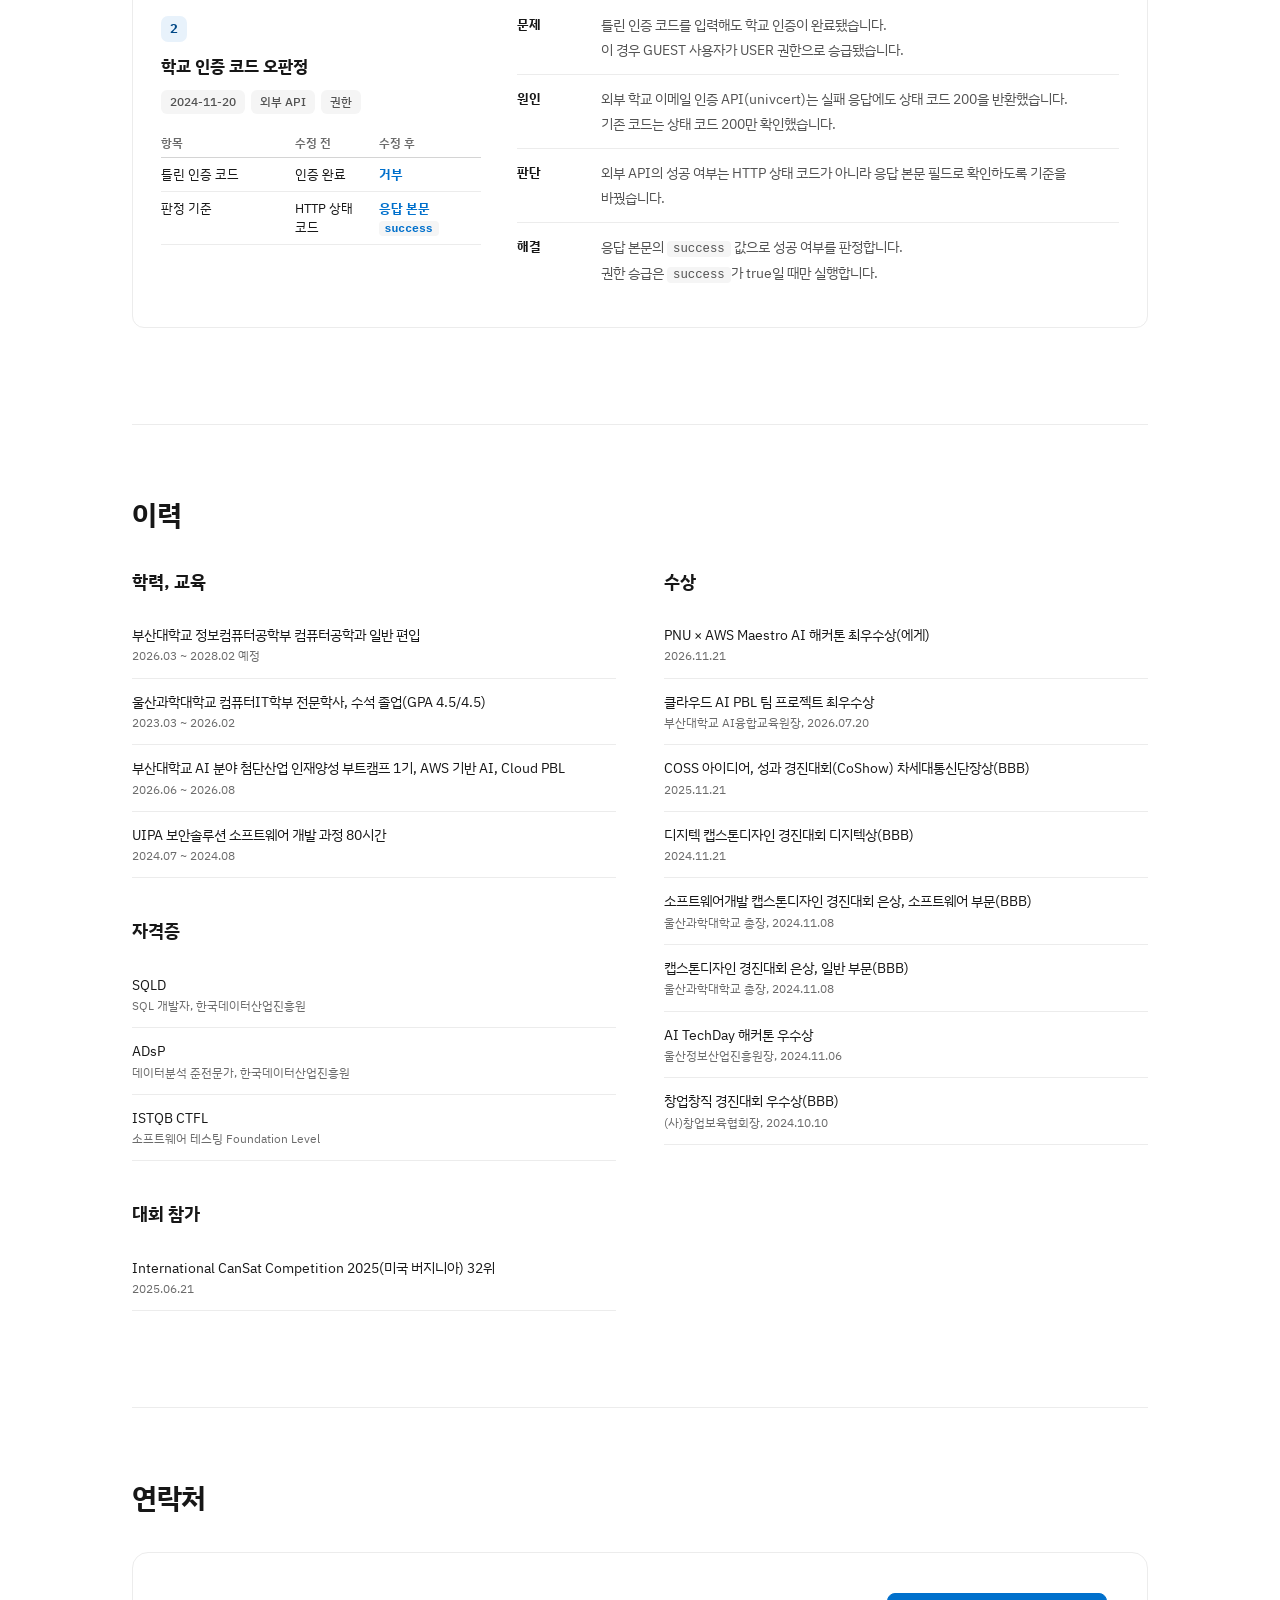
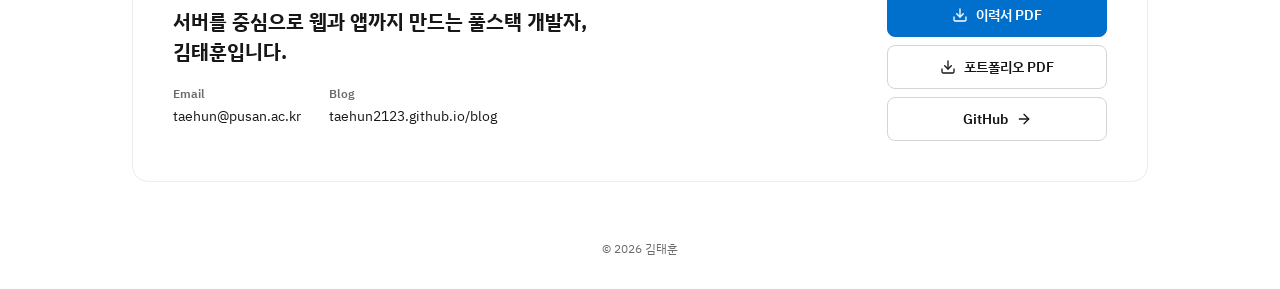
==== commit 7ad4e6da: "넉터 담당 업무를 협업 방식, 개발 방식 두 항목으로 분리" ====
--- a/index.html
+++ b/index.html
@@ -29,7 +29,7 @@
  "@type": "ProfilePage",
  "url": "https://taehun2123.github.io/",
  "inLanguage": "ko",
- "dateModified": "2026-11-23T13:40:35+09:00",
+ "dateModified": "2026-11-23T13:45:55+09:00",
  "mainEntity": {
   "@type": "Person",
   "name": "김태훈",
@@ -262,7 +262,8 @@
         <div>
           <h3 class="h-sub">담당 업무</h3>
           <ul class="did">
-            <li><strong>개발 방식</strong>: 문제 상황을 조사 및 분석하고 Issue 발행 및 리뷰를 진행하며 협업을 진행합니다.<br>구현은 Claude Code로 보조, 병합 전 QA 가상 사용자 환경 테스트 후 CI/CD 배포를 진행합니다.</li>
+            <li><strong>협업 방식</strong>: 문제 상황을 조사 및 분석하고 Issue 발행 및 리뷰를 진행하며 협업을 진행합니다.</li>
+            <li><strong>개발 방식</strong>: 구현은 Claude Code로 보조, 병합 전 QA 가상 사용자 환경 테스트 후 CI/CD 배포를 진행합니다.</li>
             <li>Spring Boot 서버: 매칭 큐, 모집글, 클럽, 대관, 채팅, 푸시 알림 API</li>
             <li>React Native(Expo) 앱, 웹: iOS, Android, 웹 동시 배포</li>
             <li>제휴 체육관 파트너 앱, 웹: 대관 예약, 입금 확인, 기기별 푸시</li>
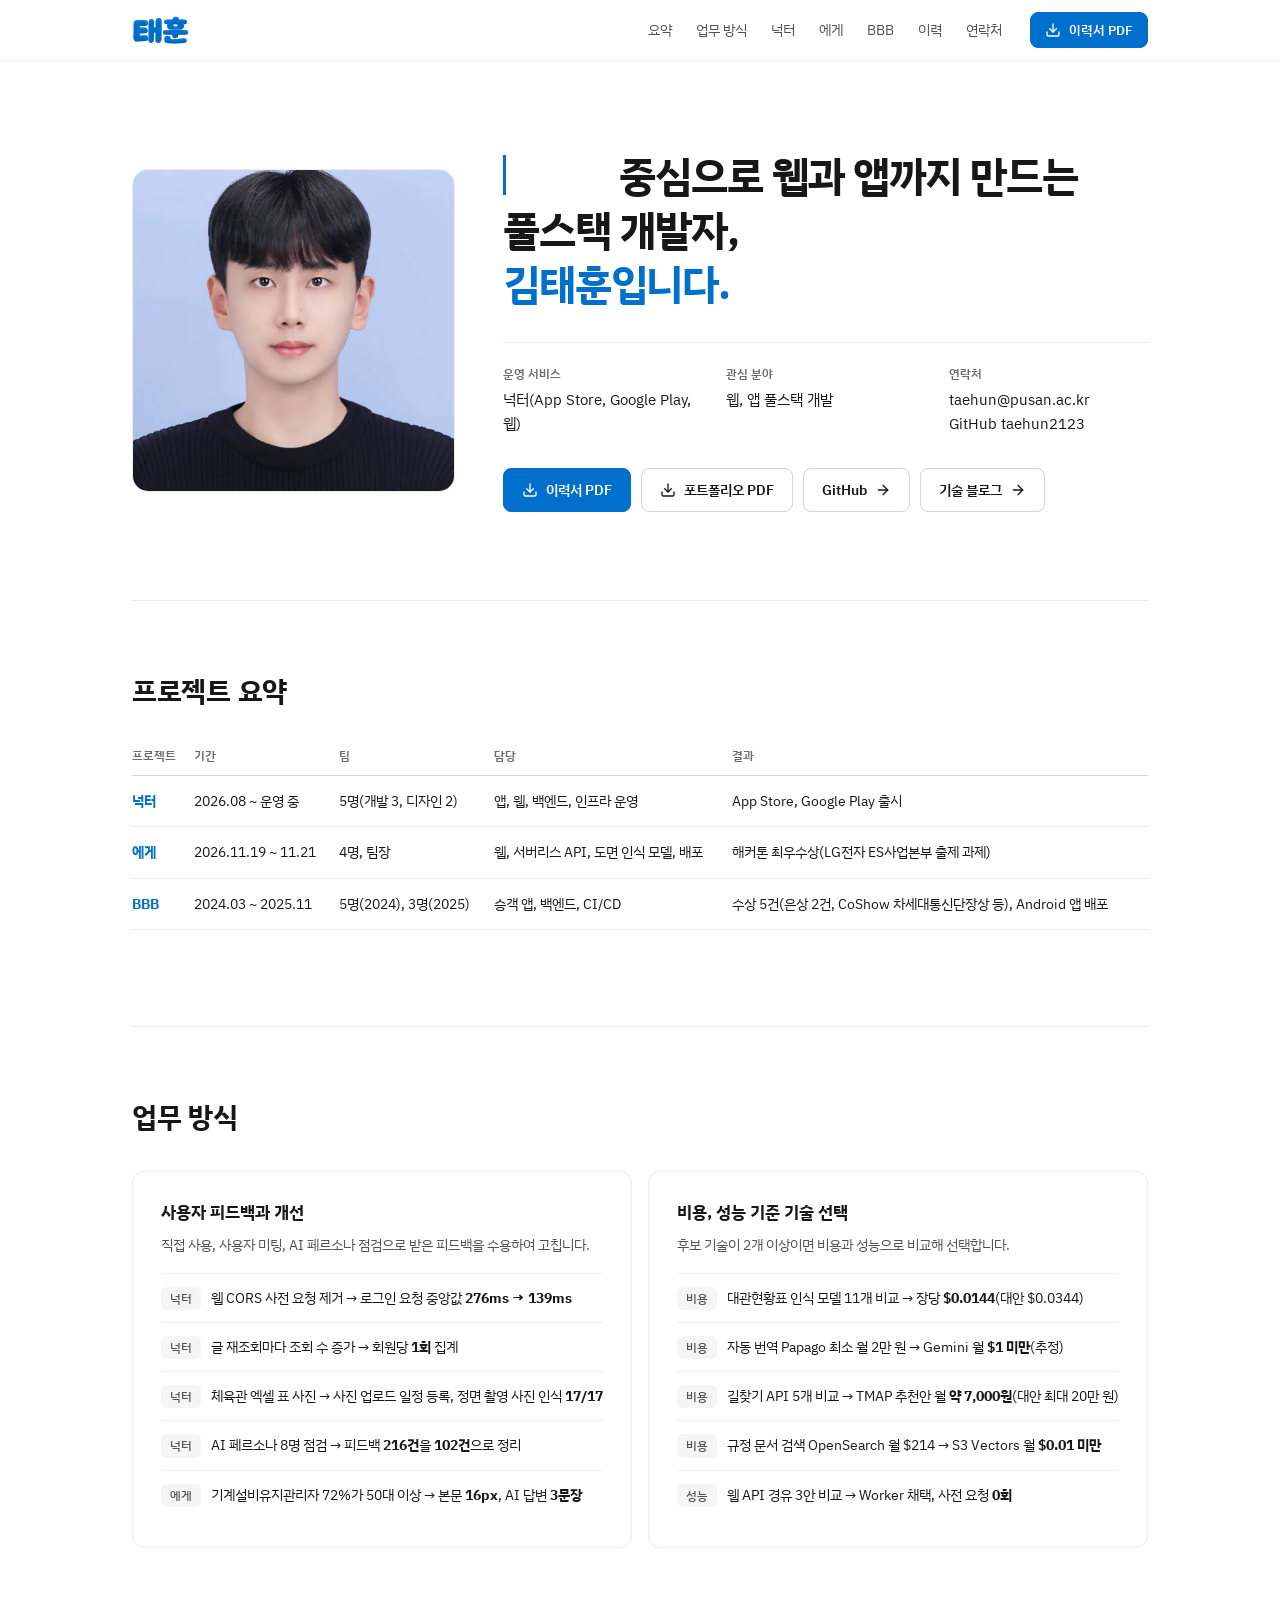
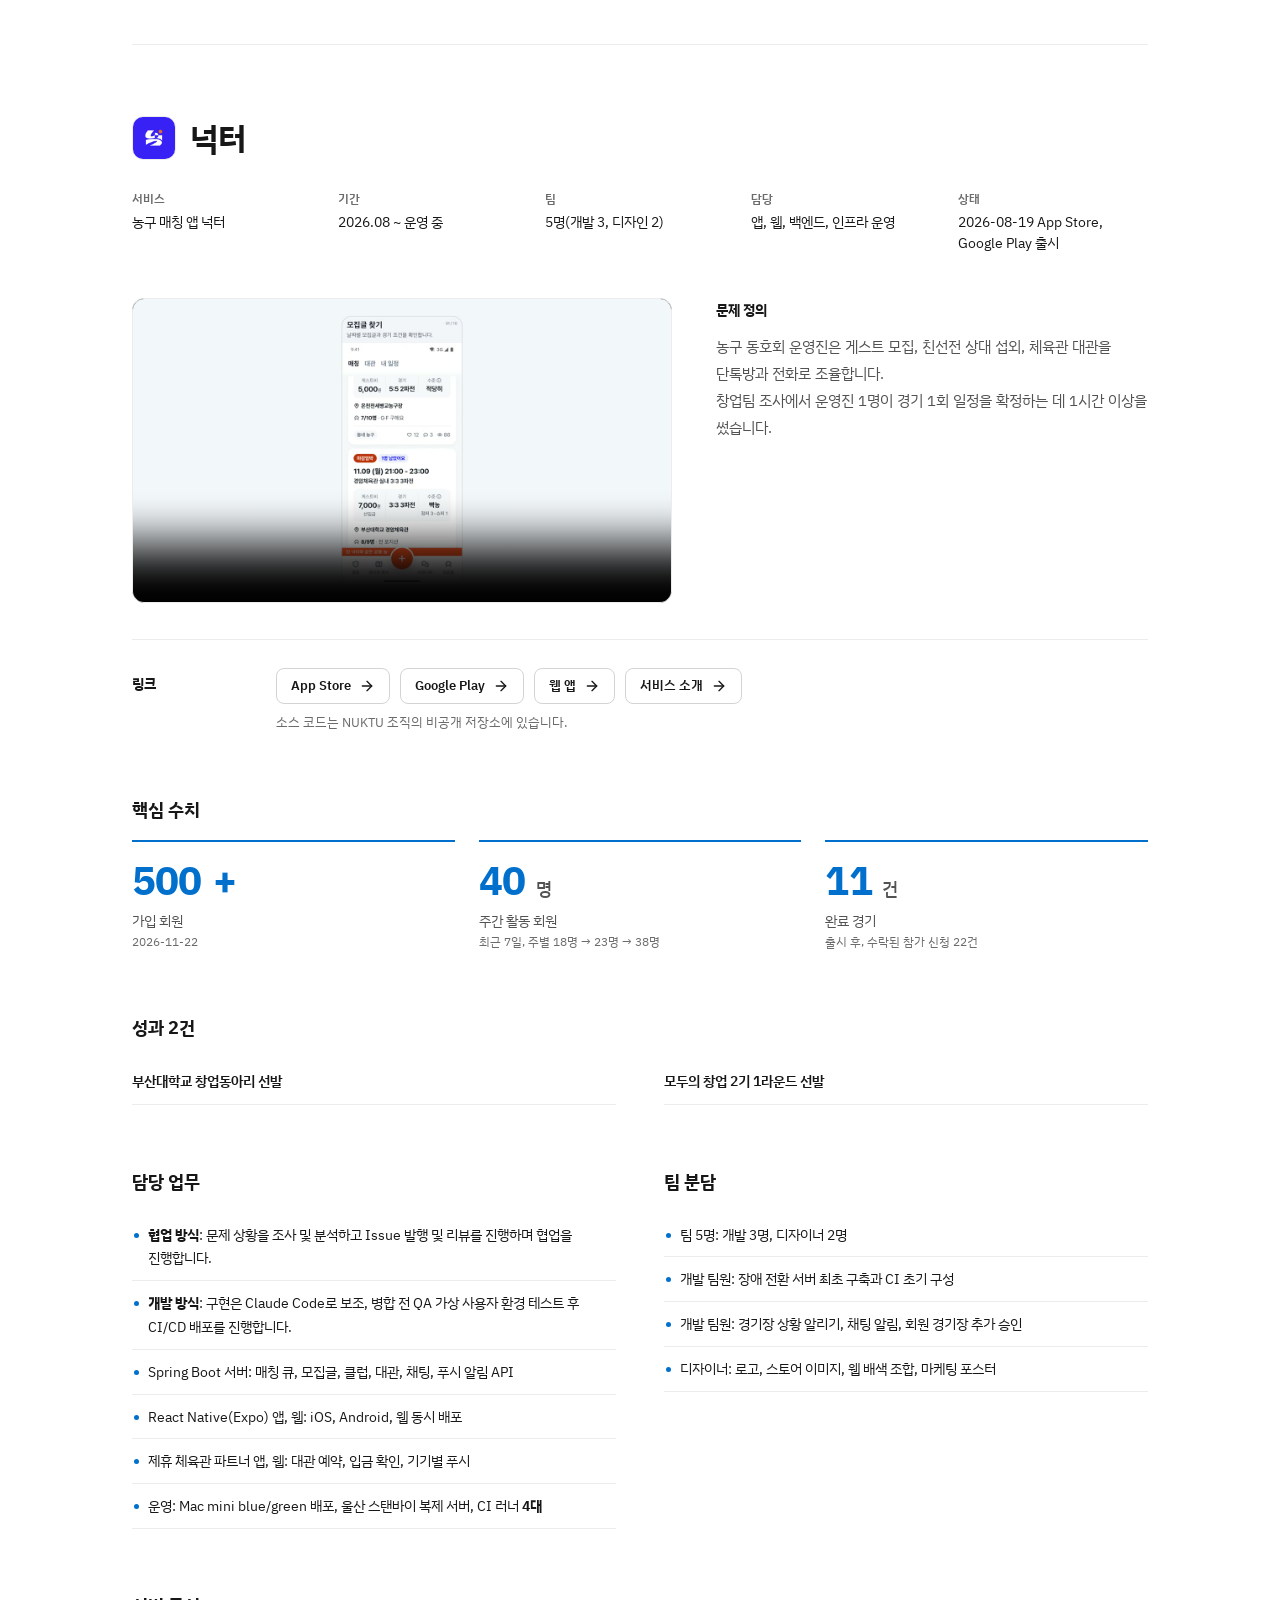
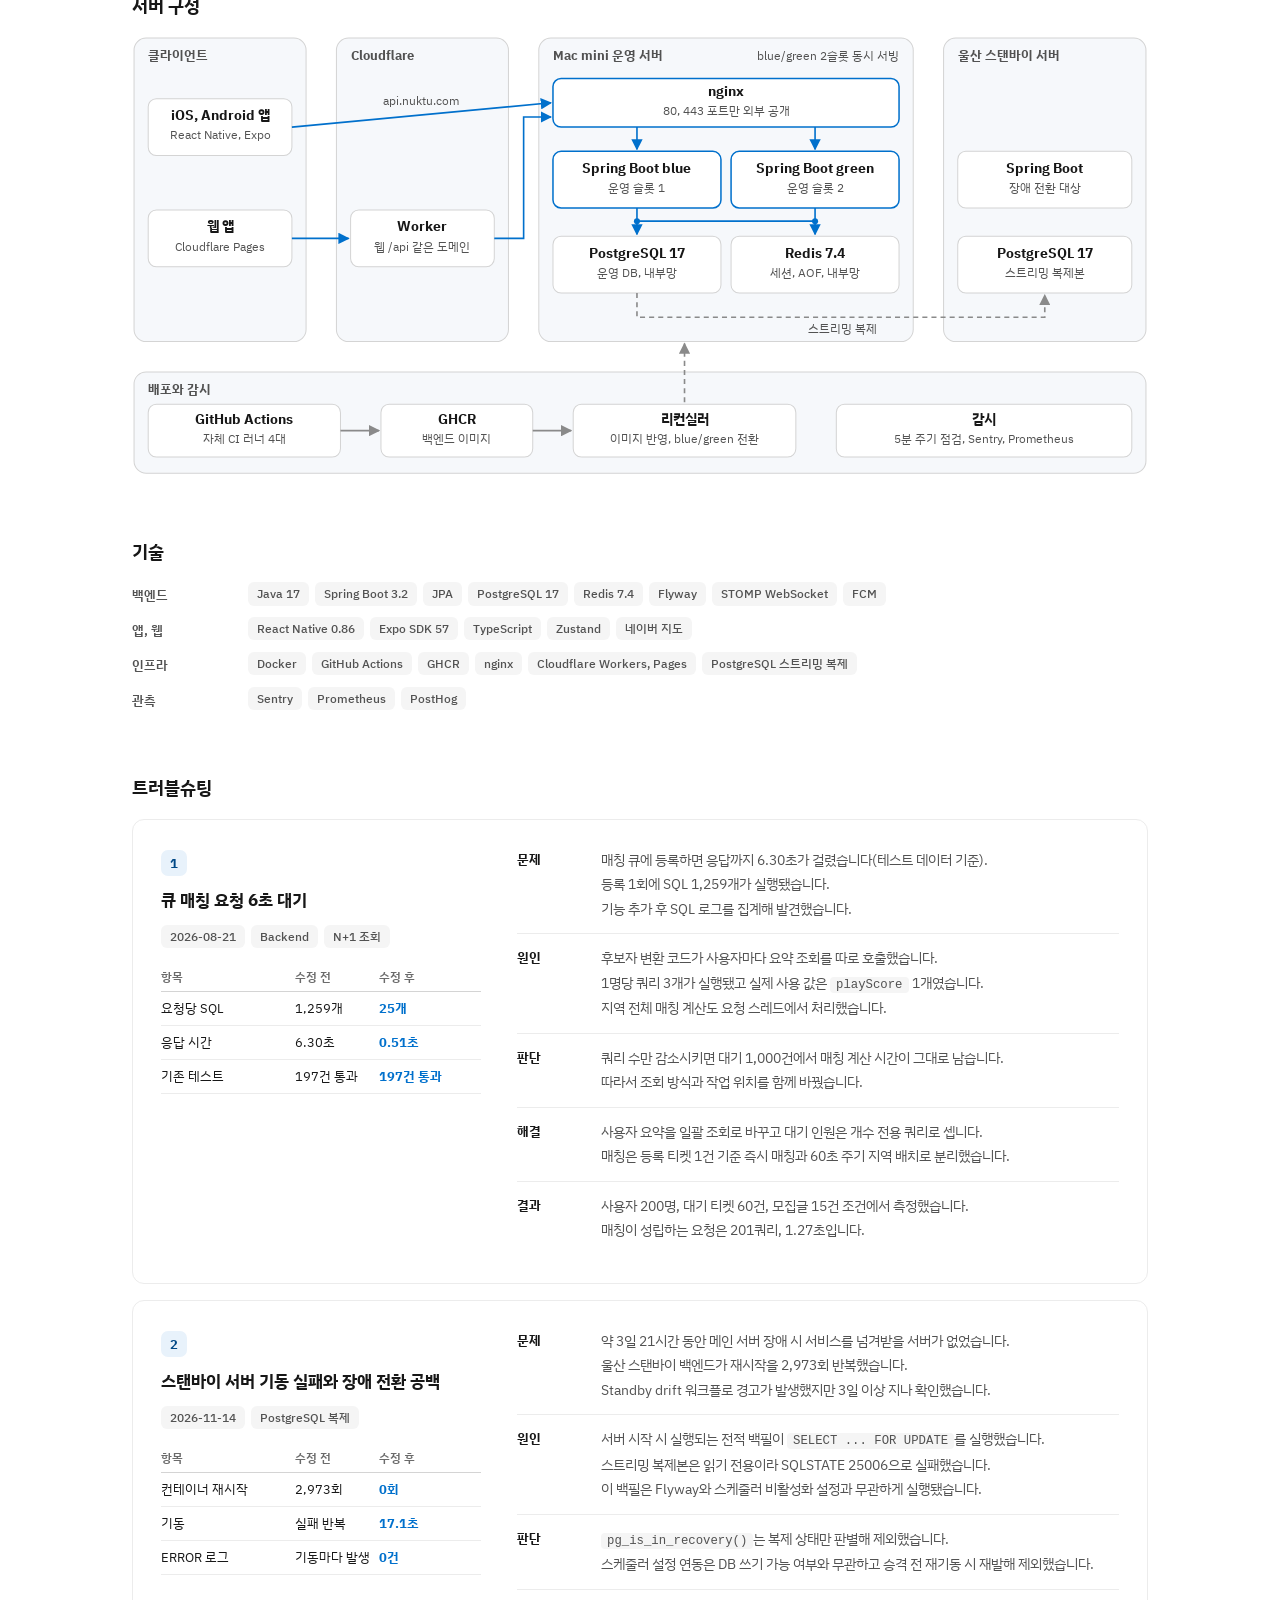
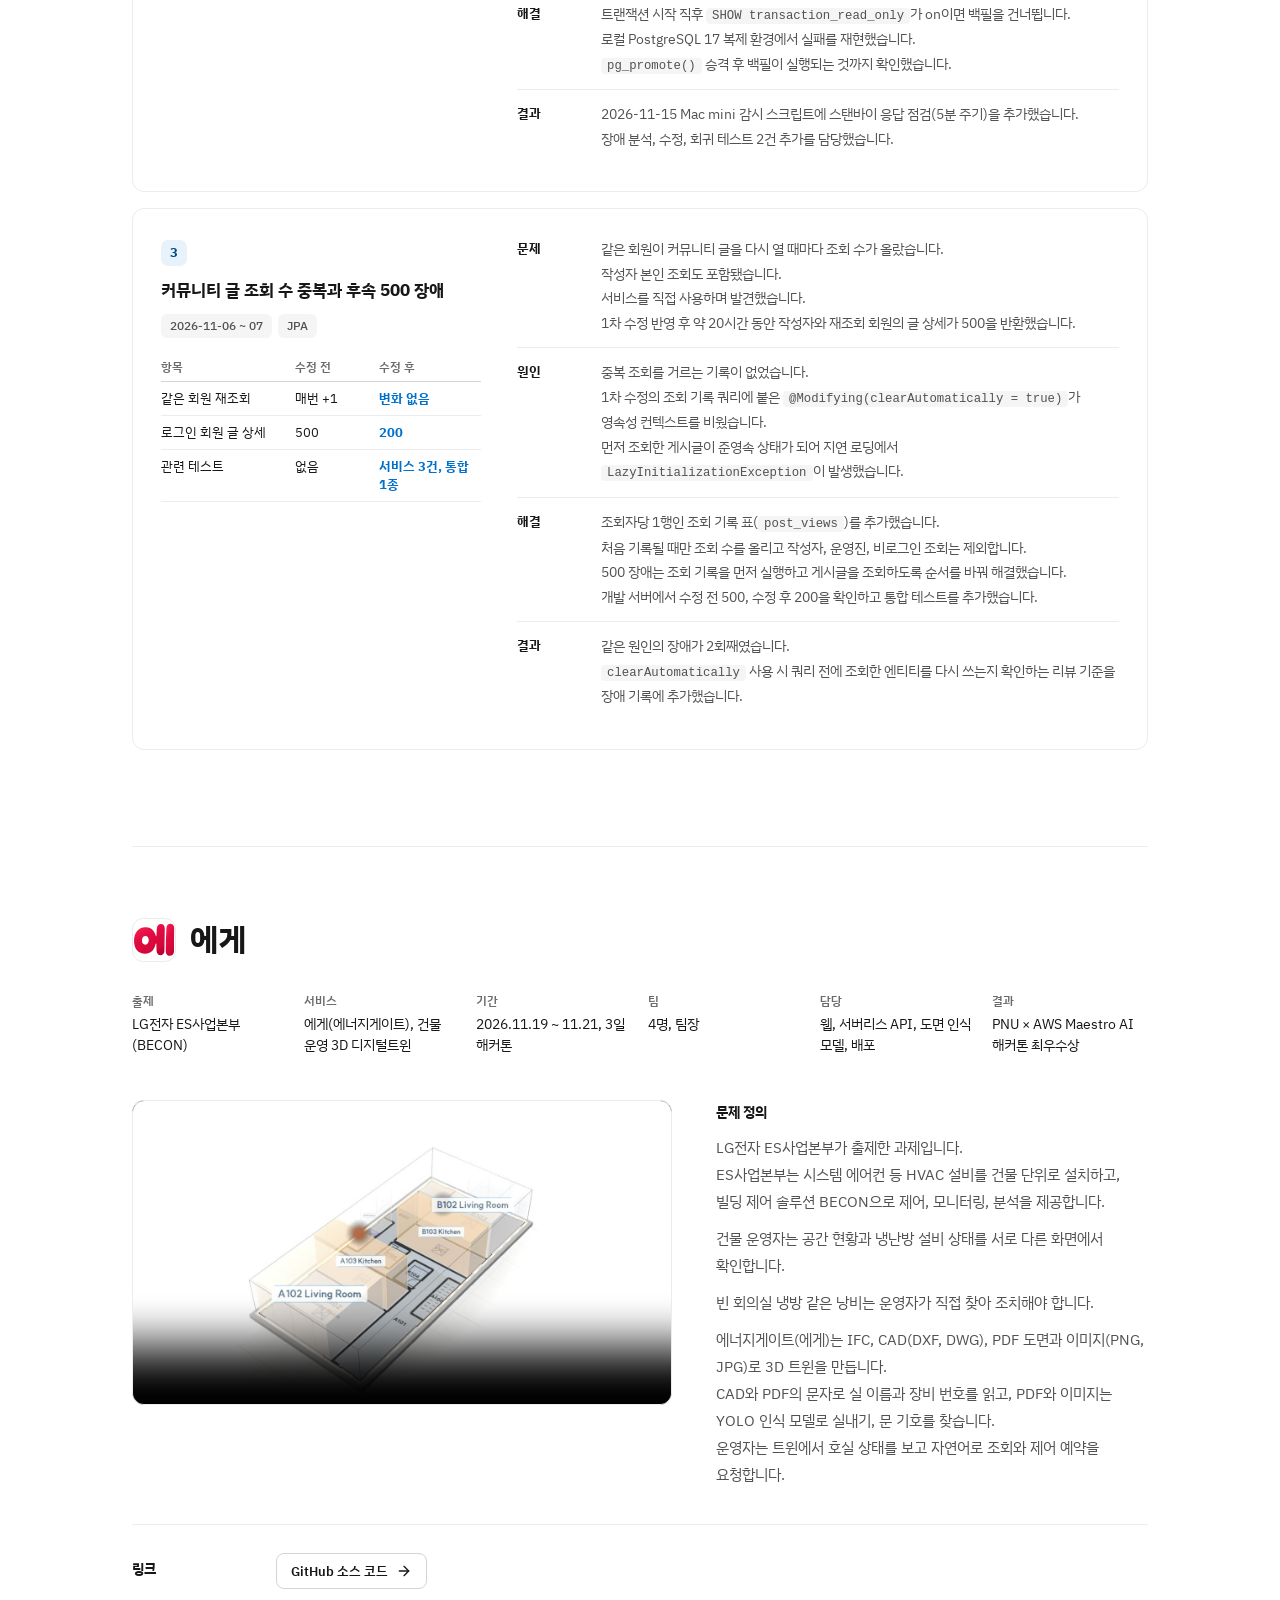
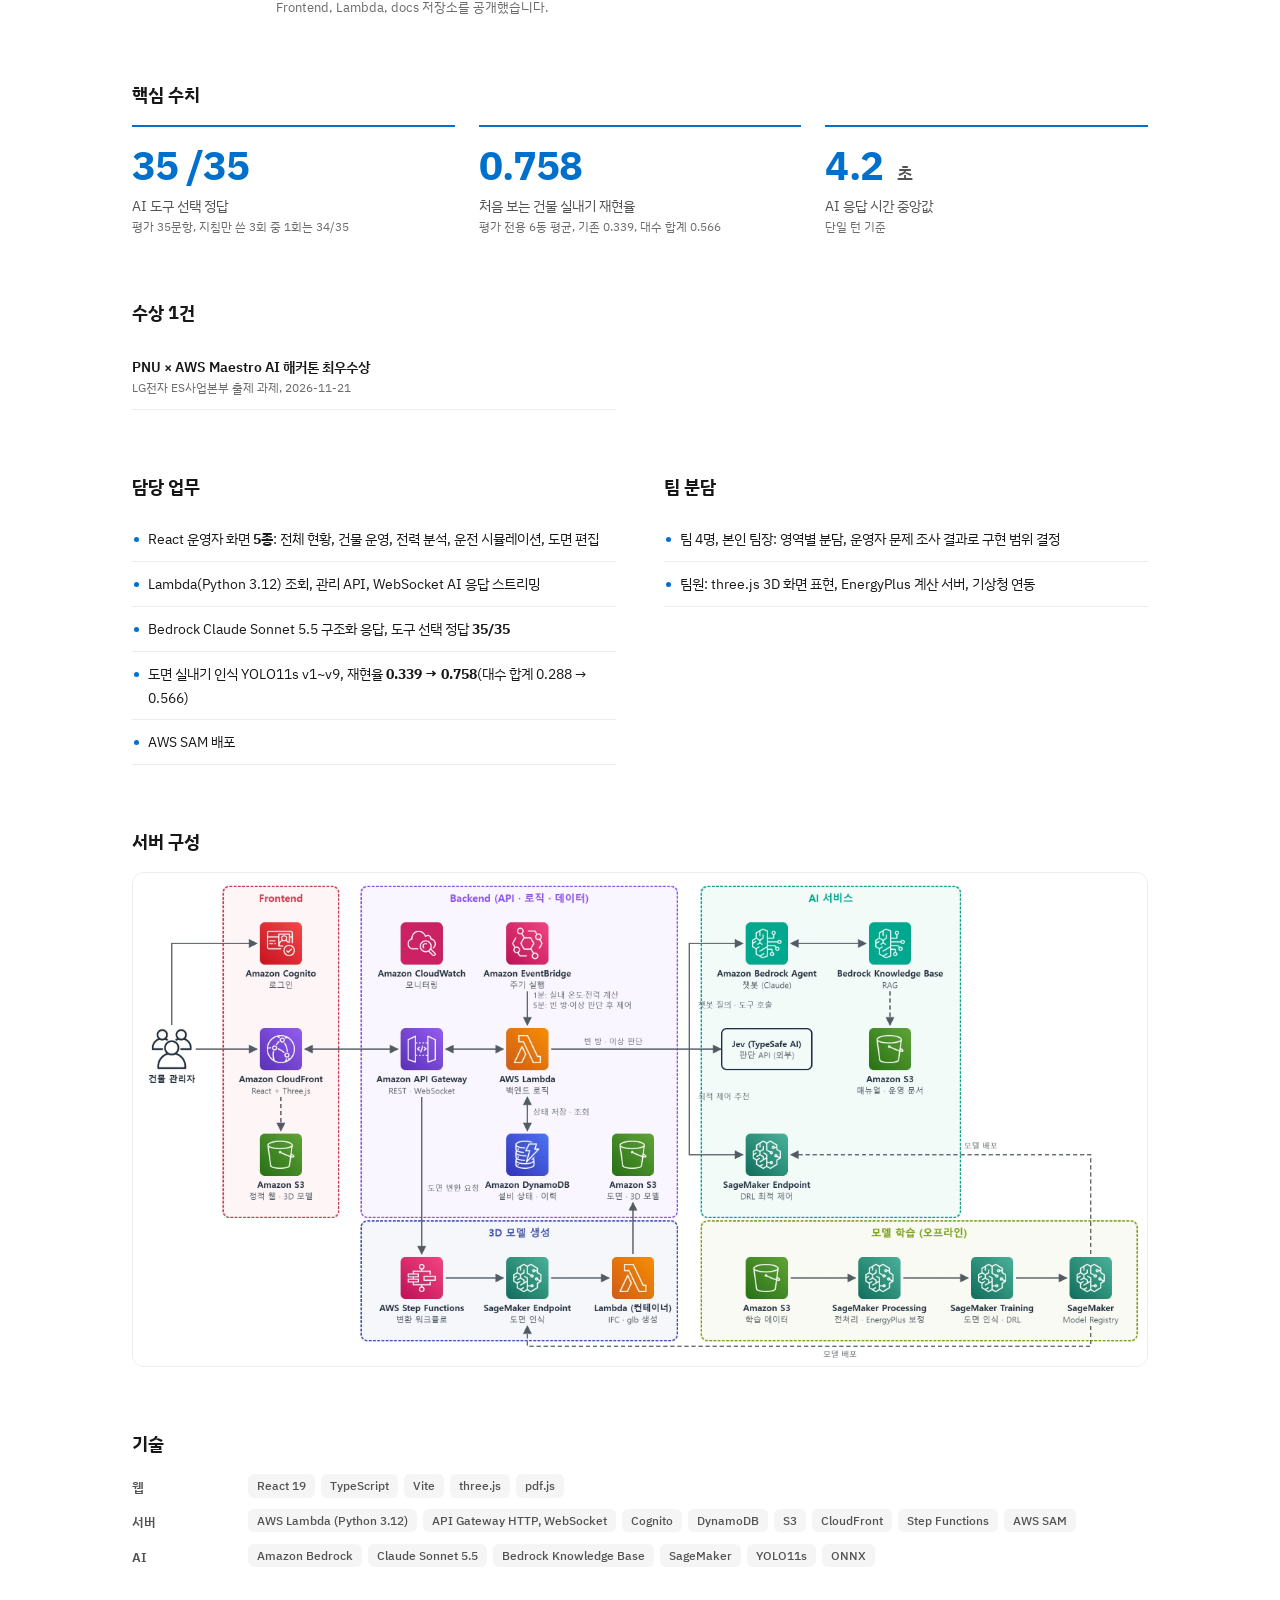
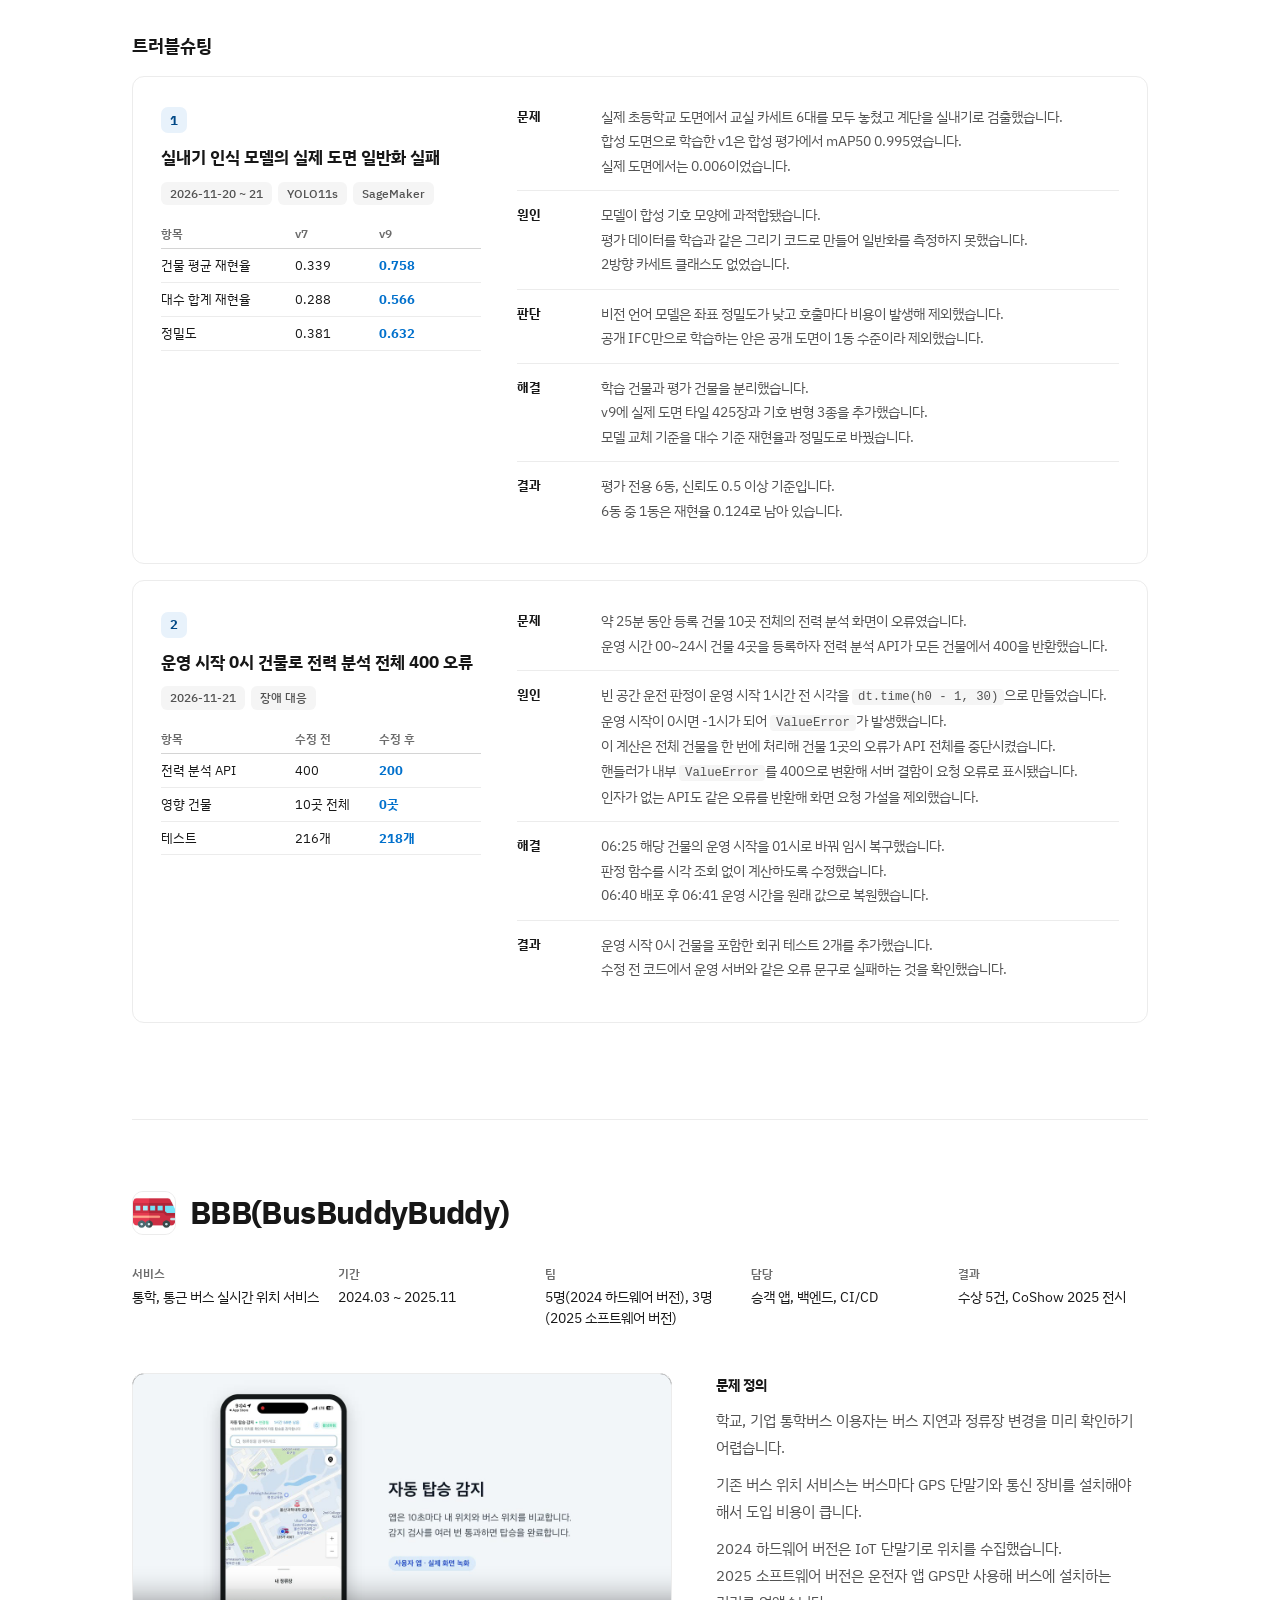
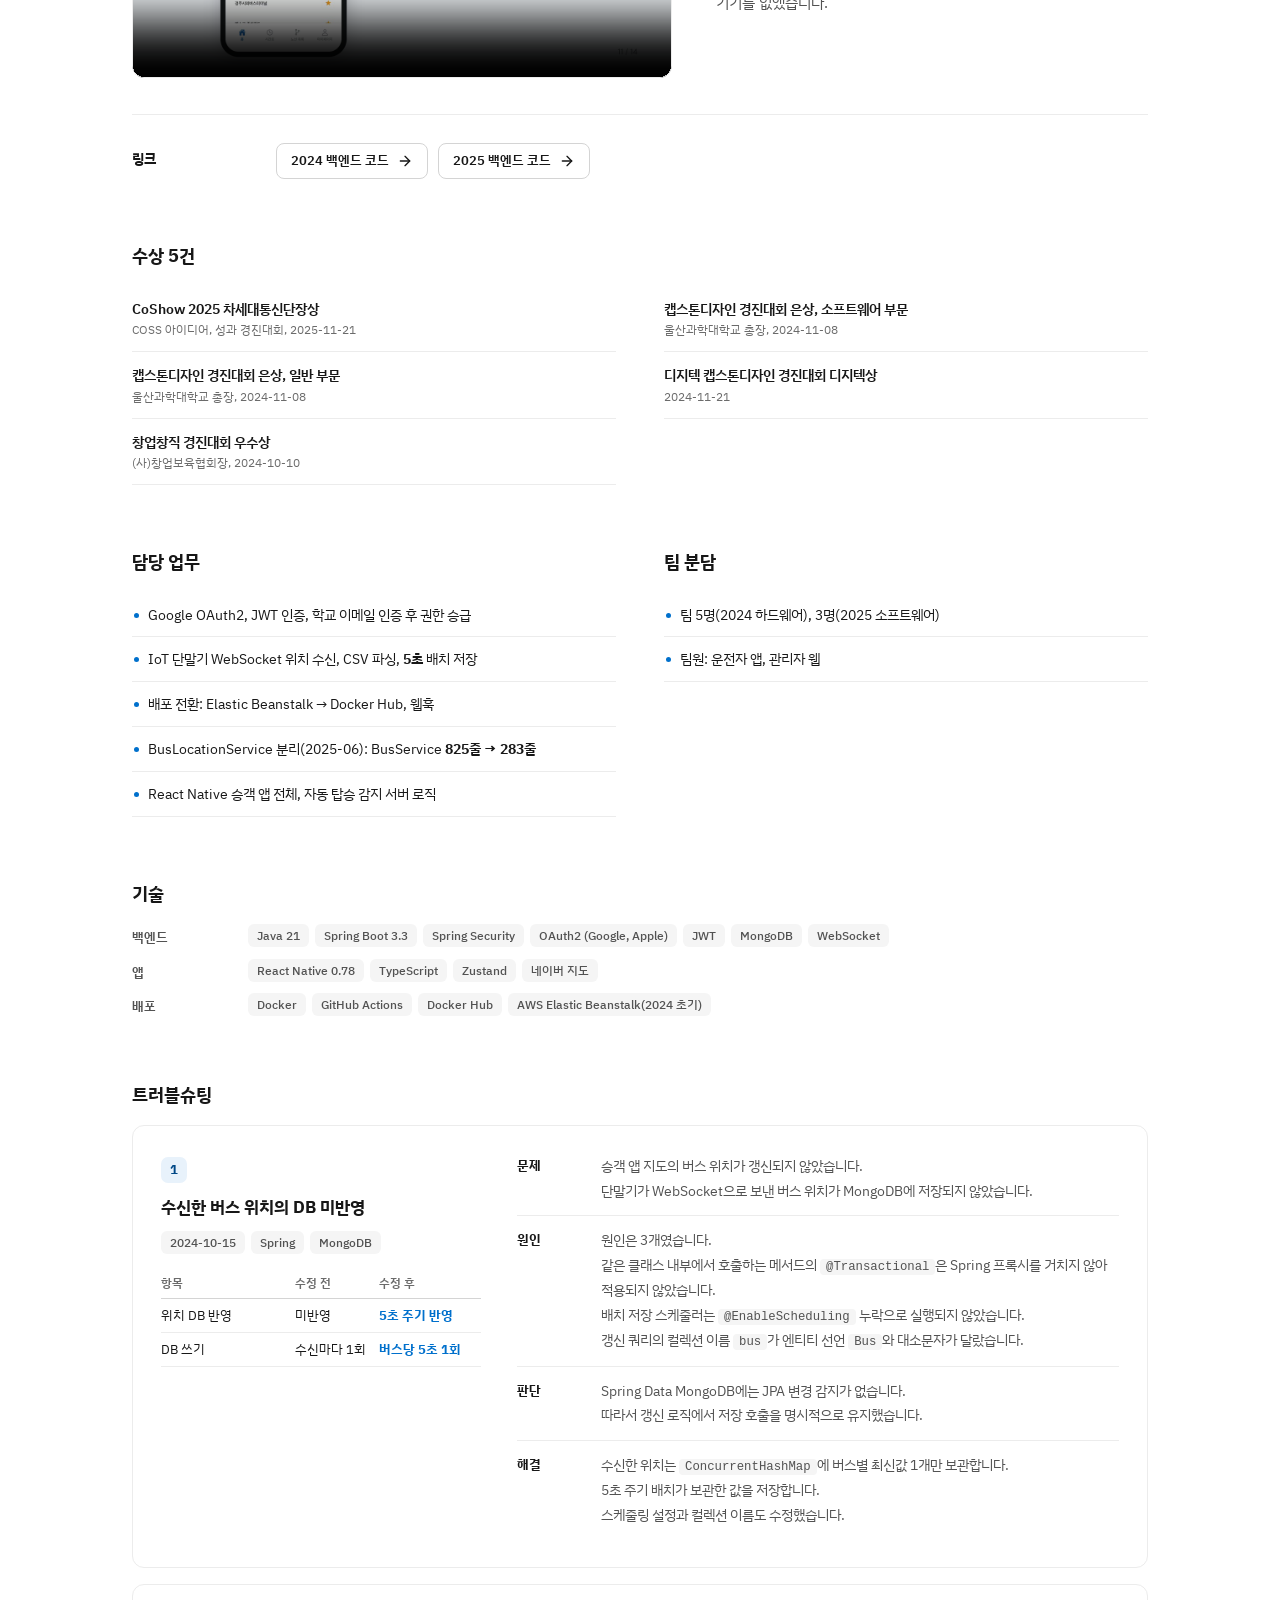
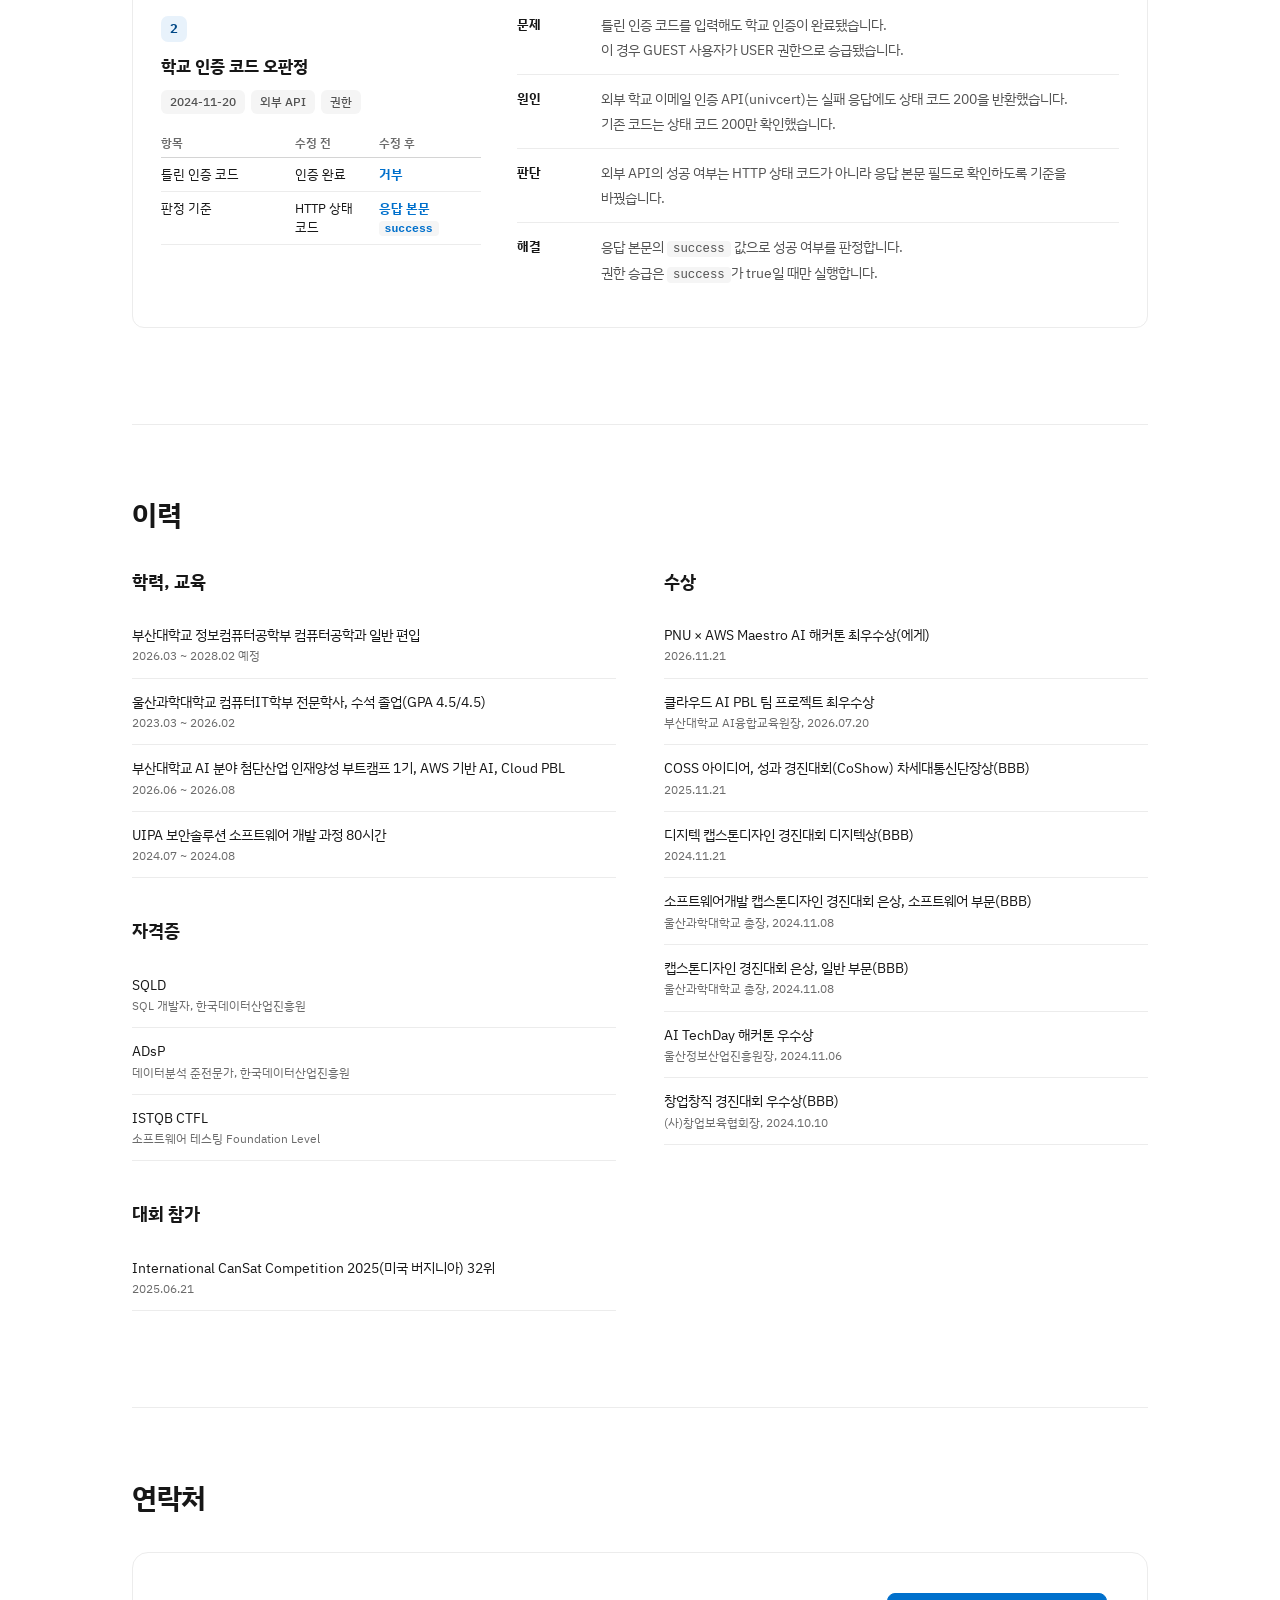
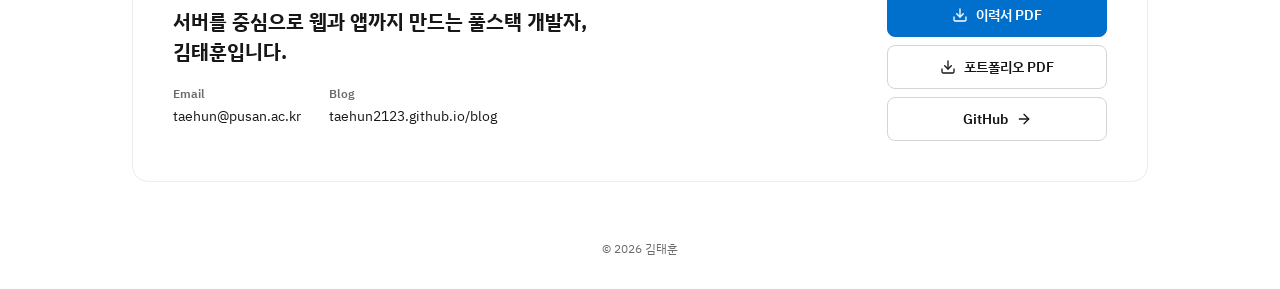
==== commit 38c7b4b1: "Cloudflare Web Analytics 방문 분석 스크립트 추가, 운영 문서에 유입 경로 확인 방법 기록" ====
--- a/index.html
+++ b/index.html
@@ -864,5 +864,6 @@
   update();
 })();
 </script>
+<script defer src="https://static.cloudflareinsights.com/beacon.min.js" data-cf-beacon='{"token": "a6a9e462a58e40e5a3b9e5ac3b592be7"}'></script>
 </body>
 </html>
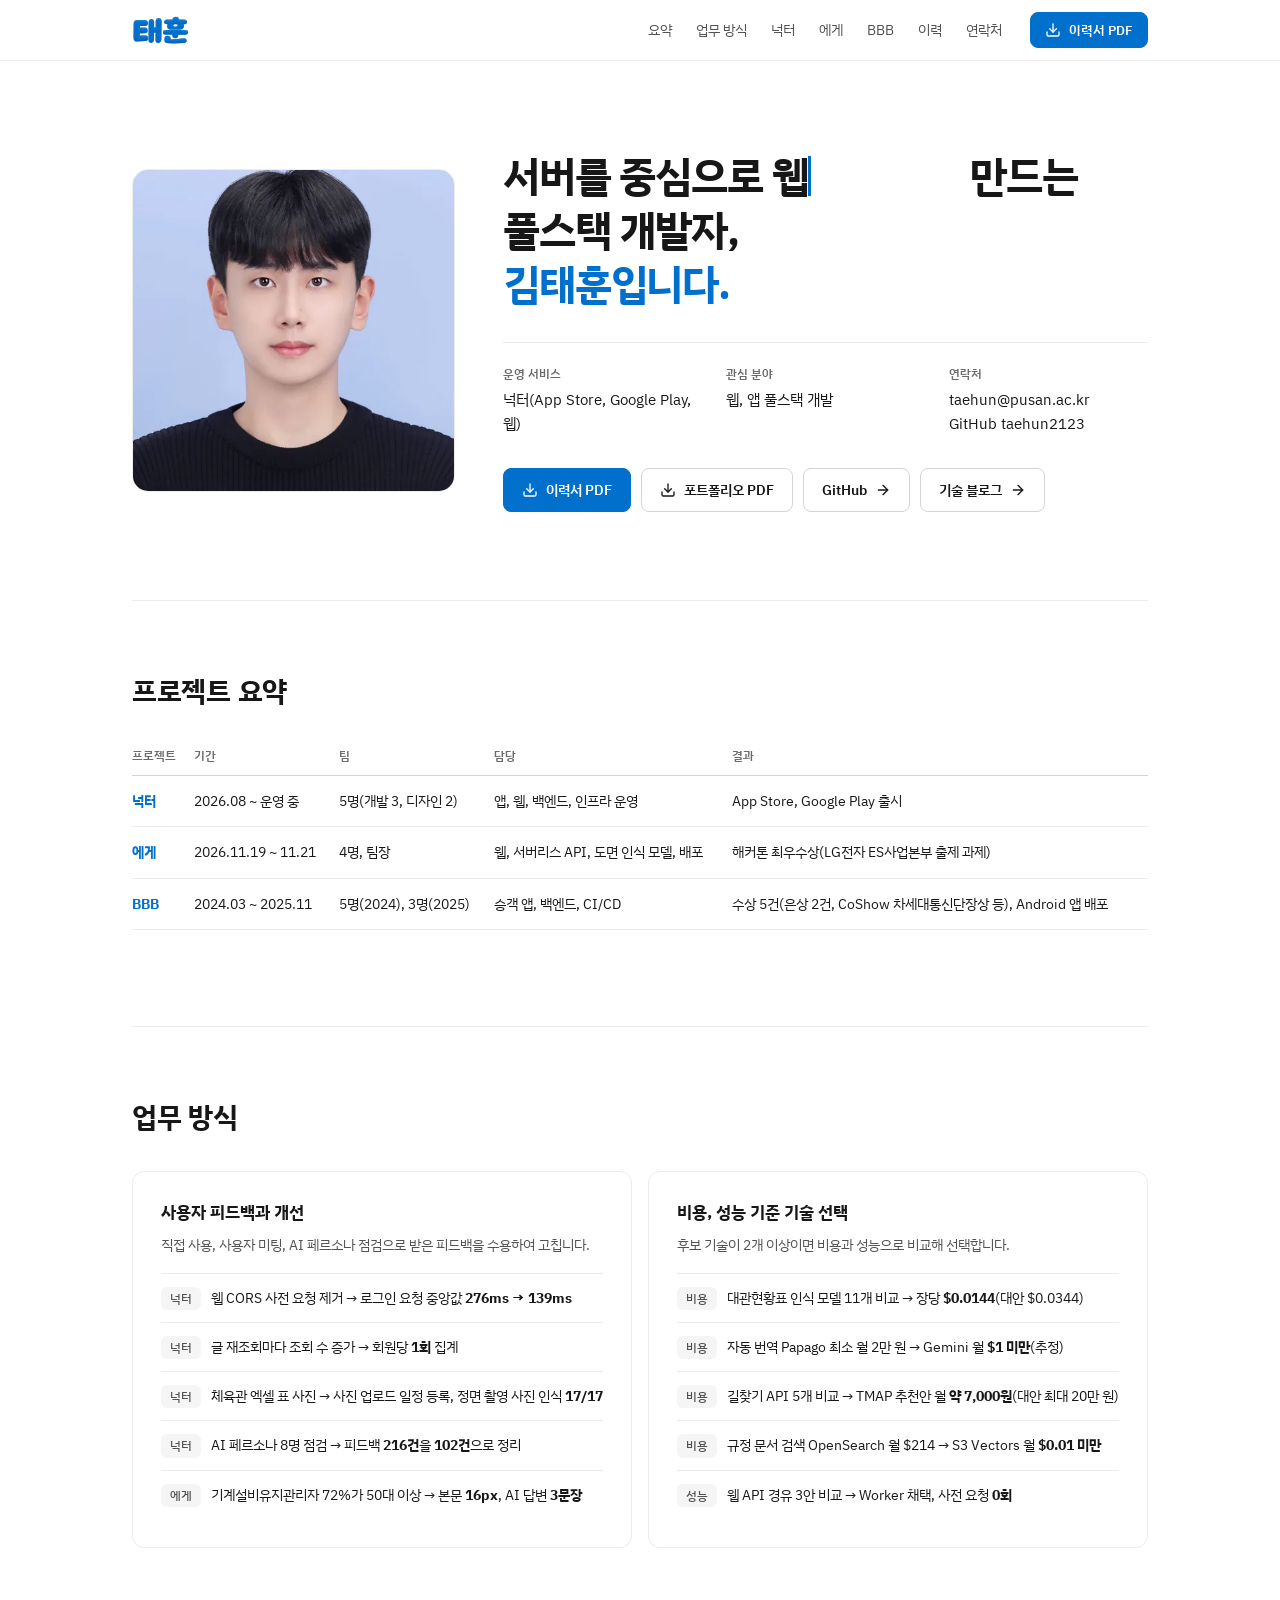
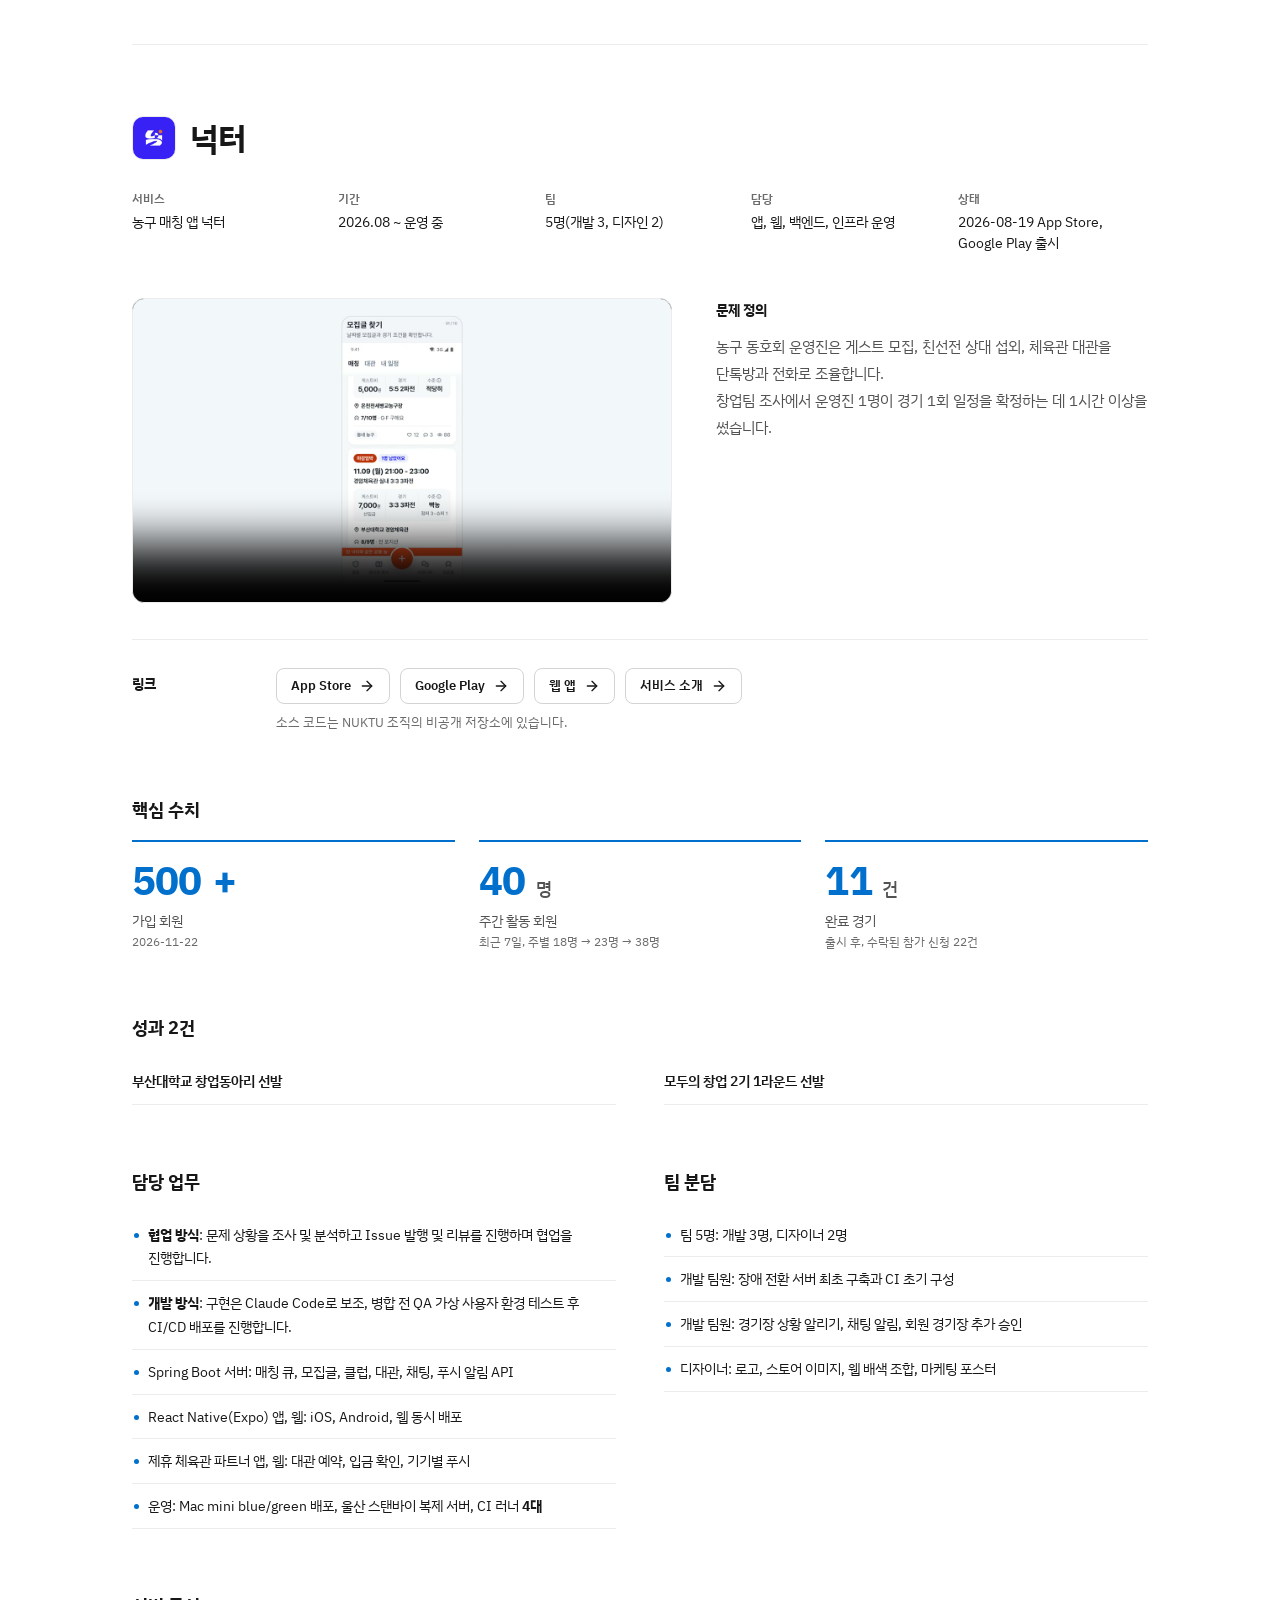
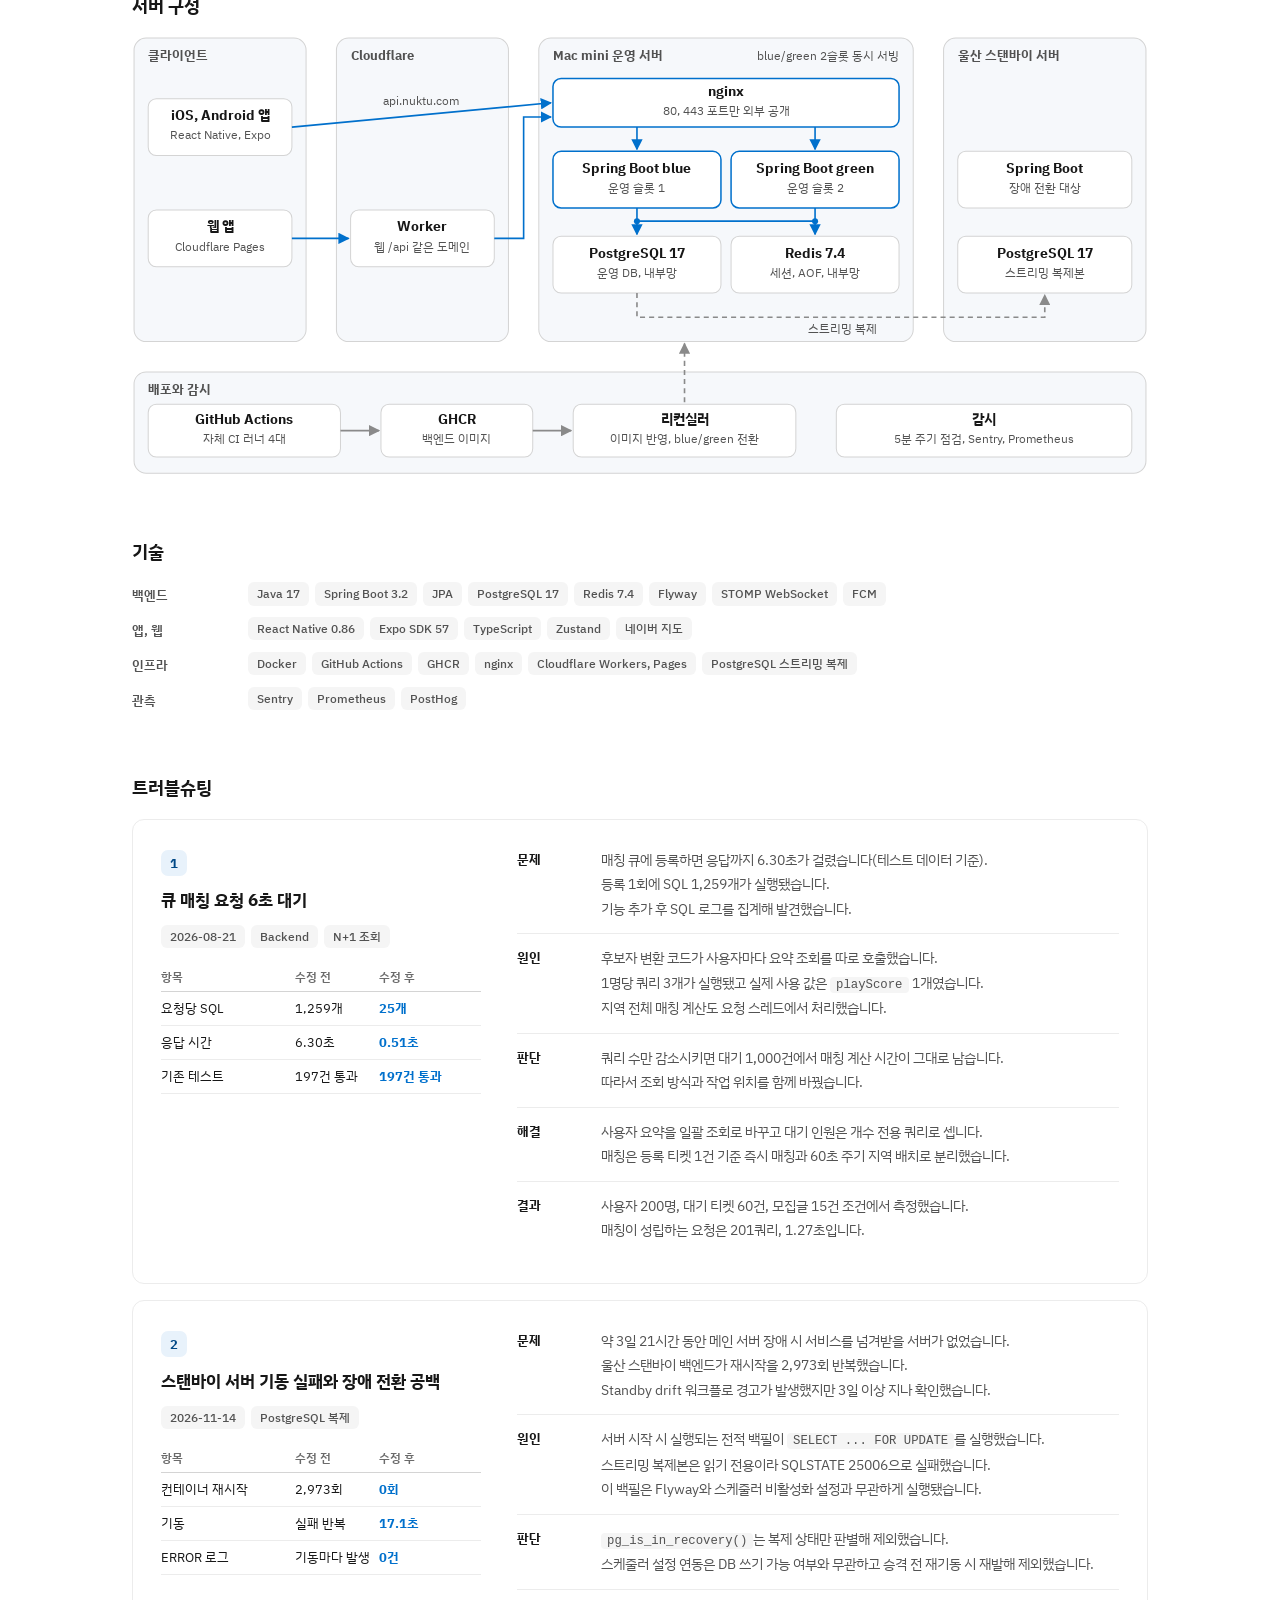
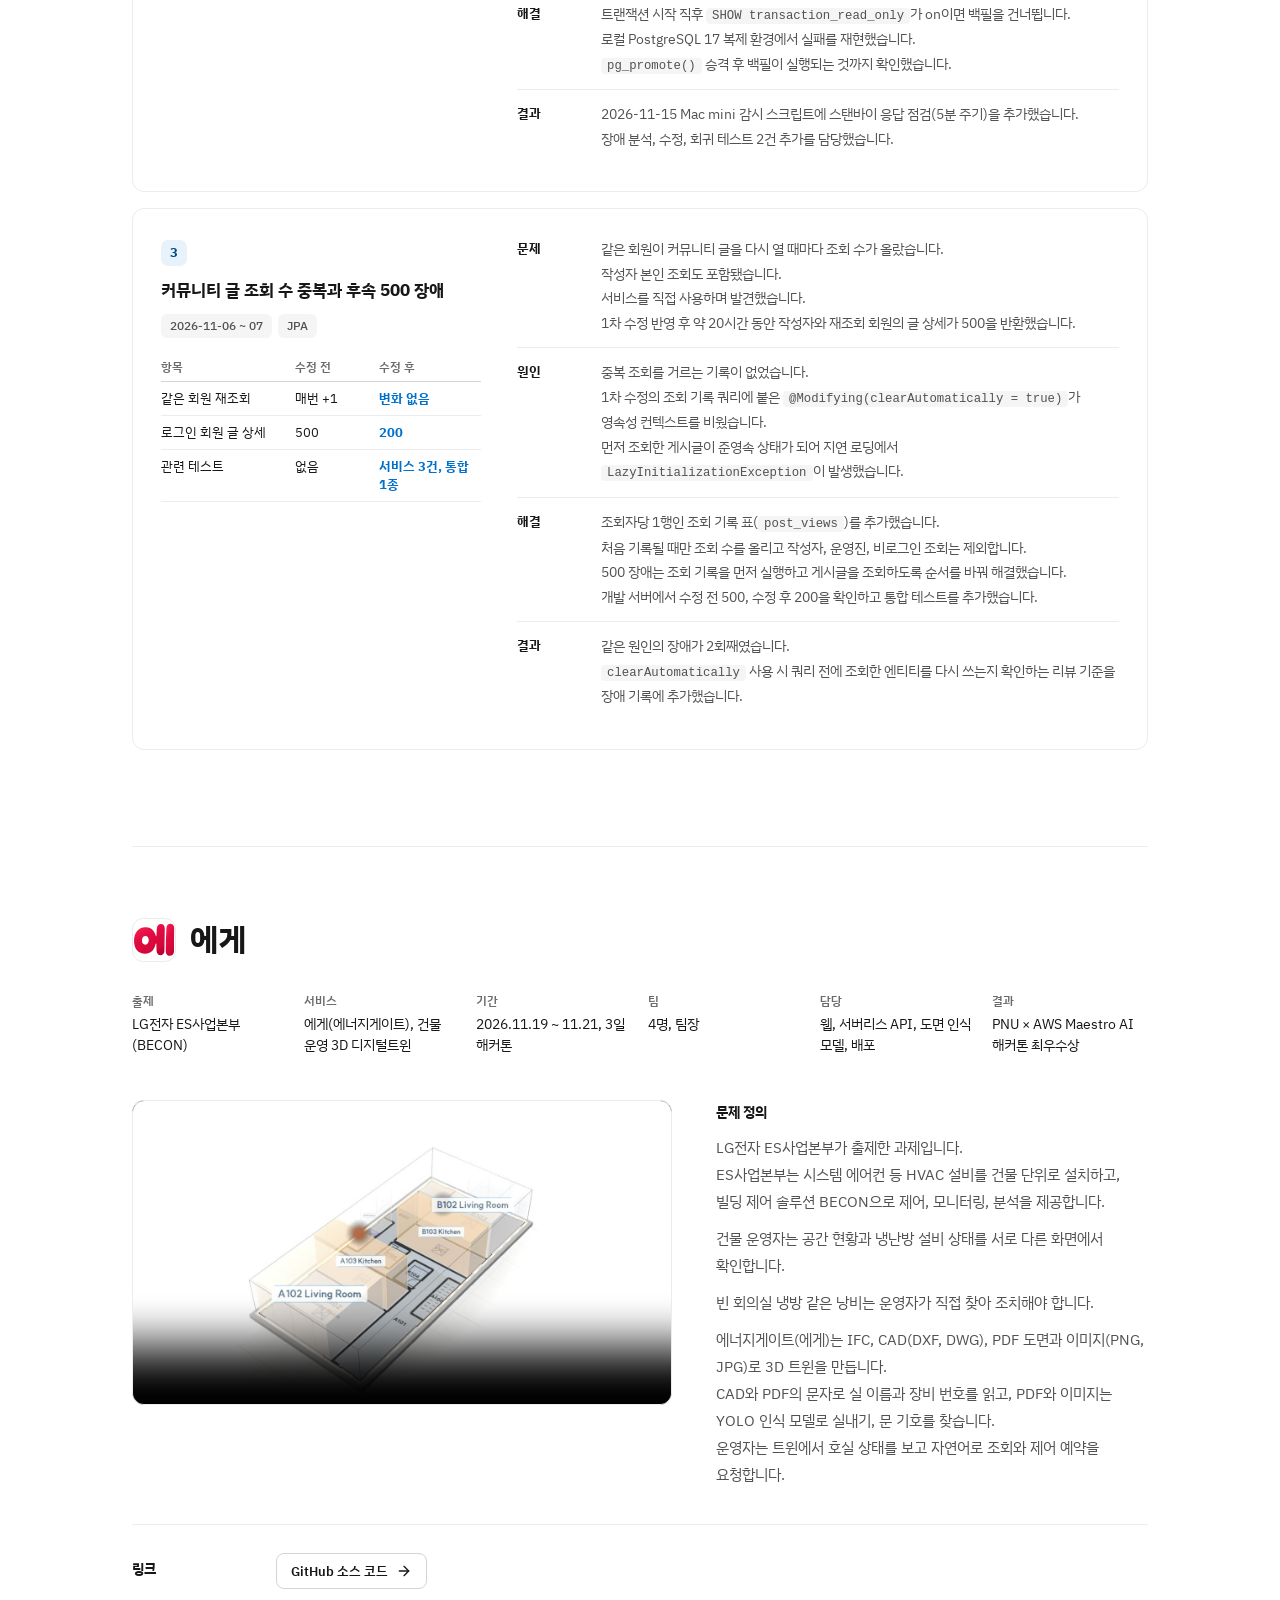
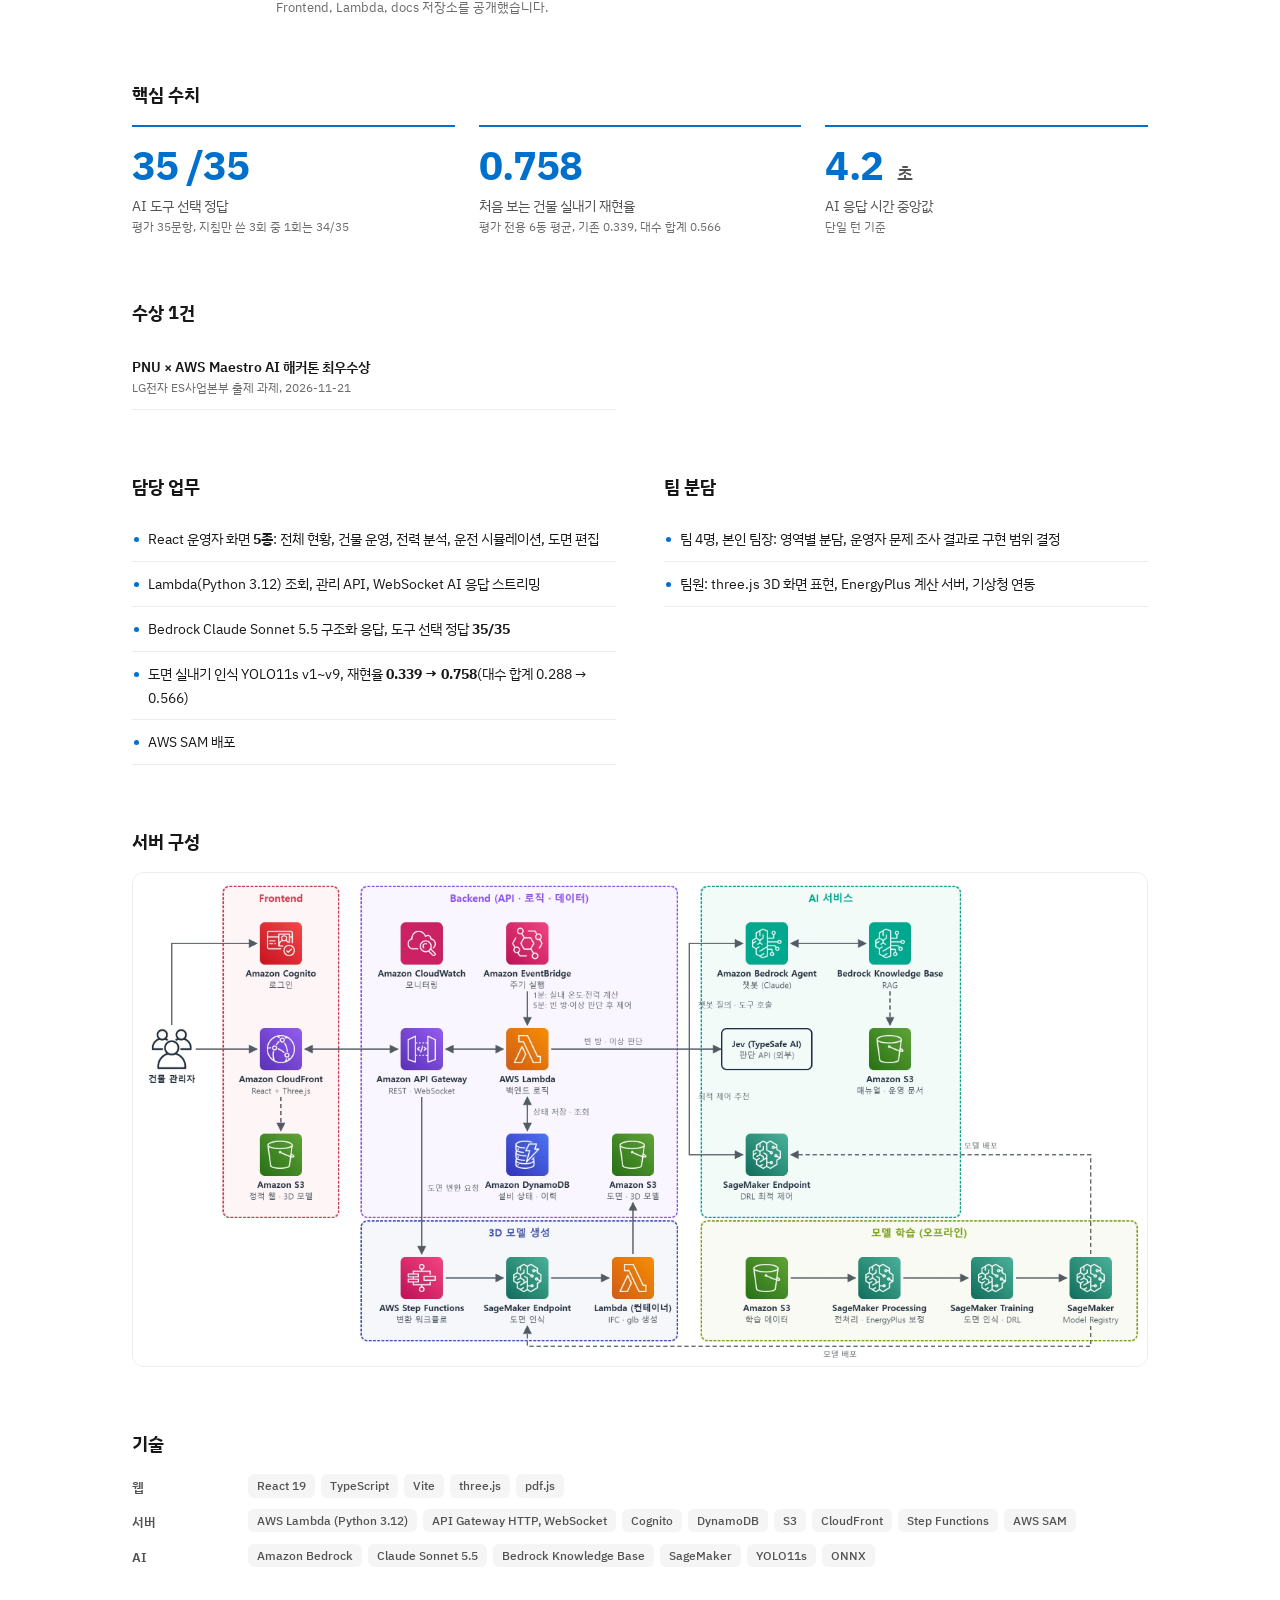
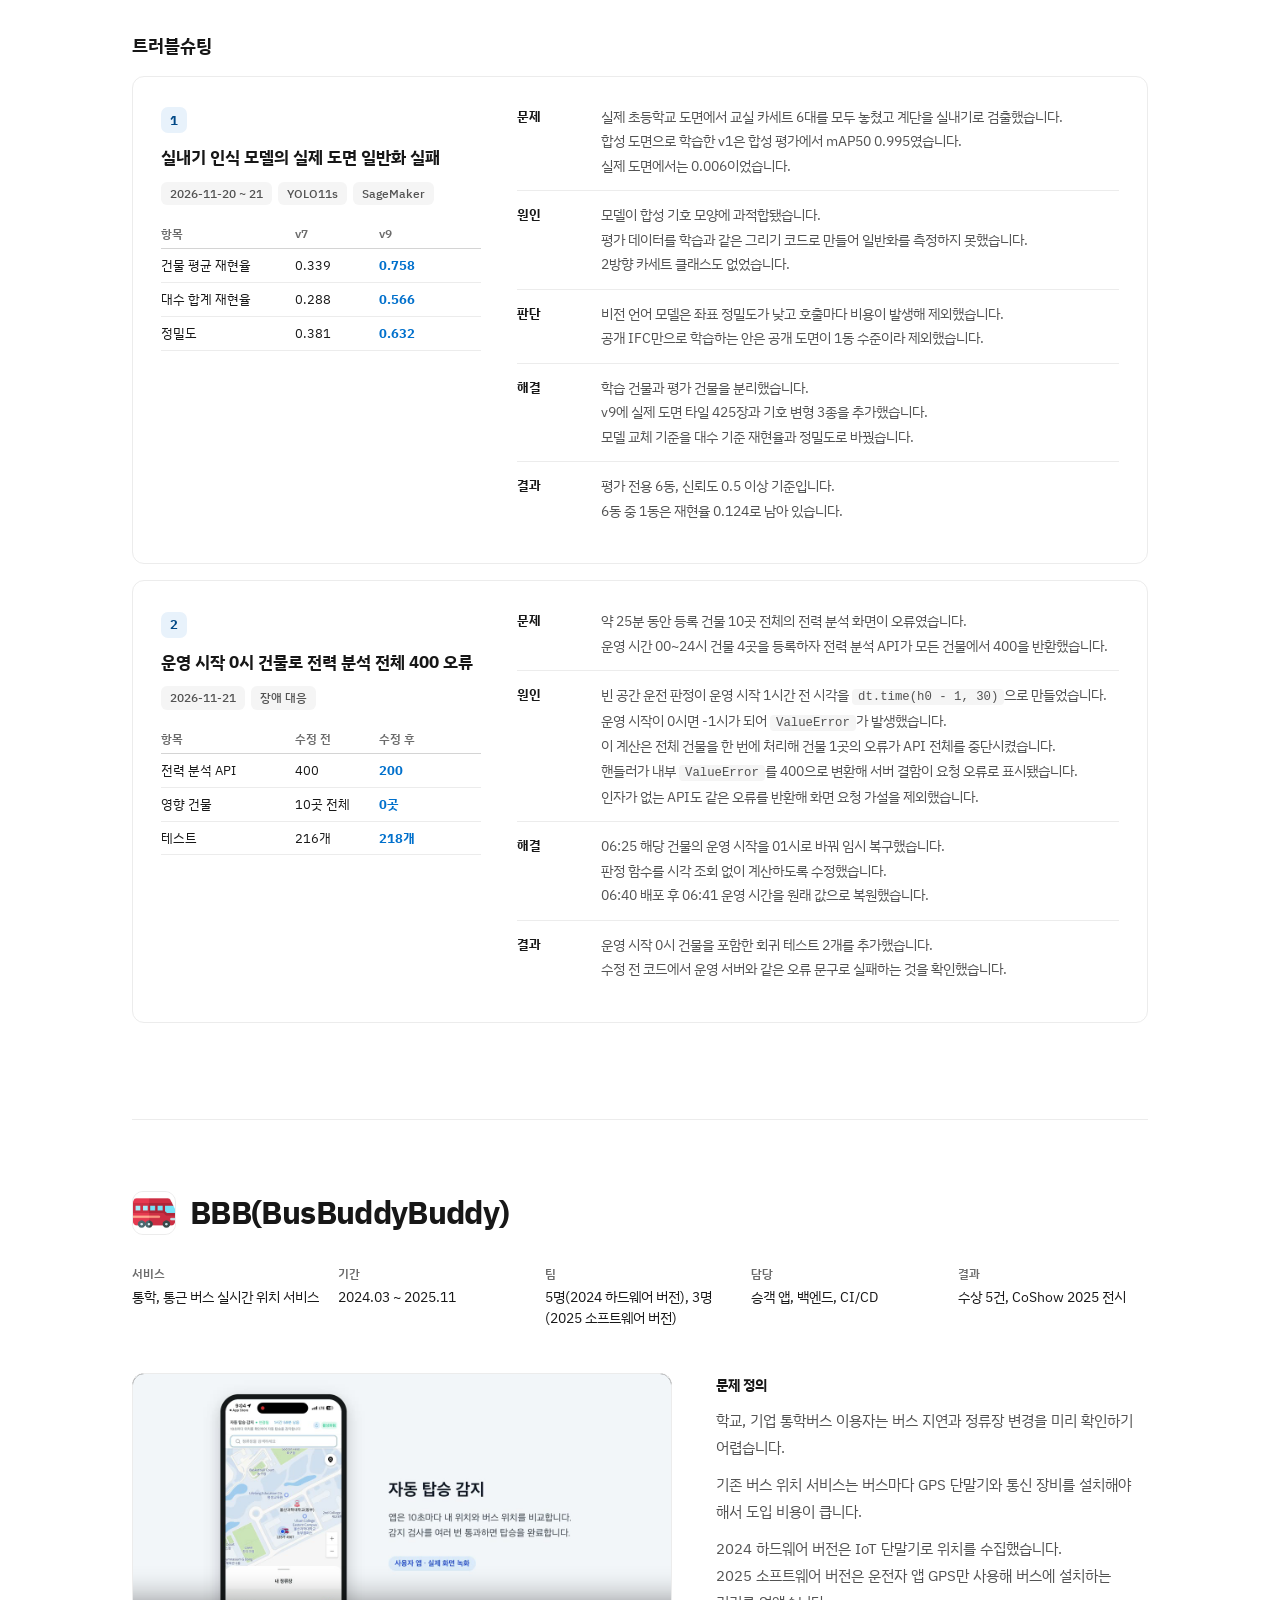
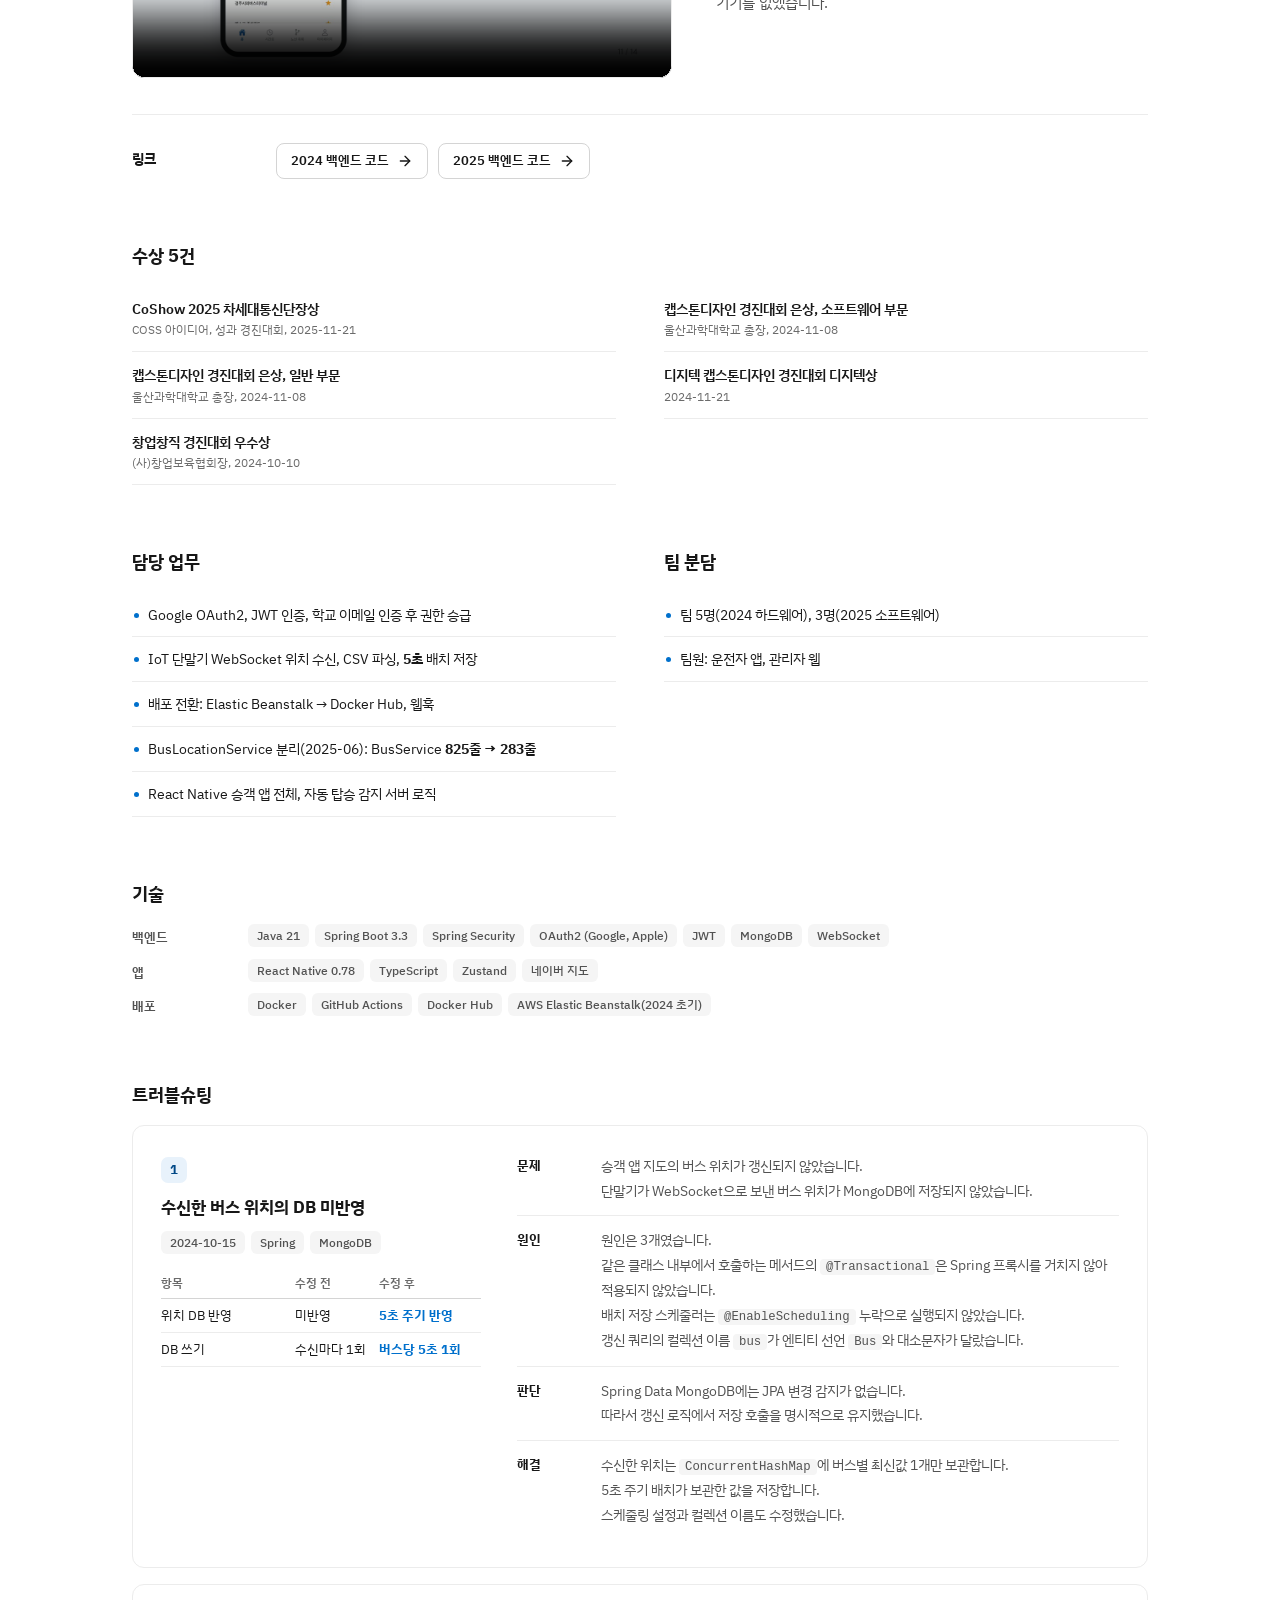
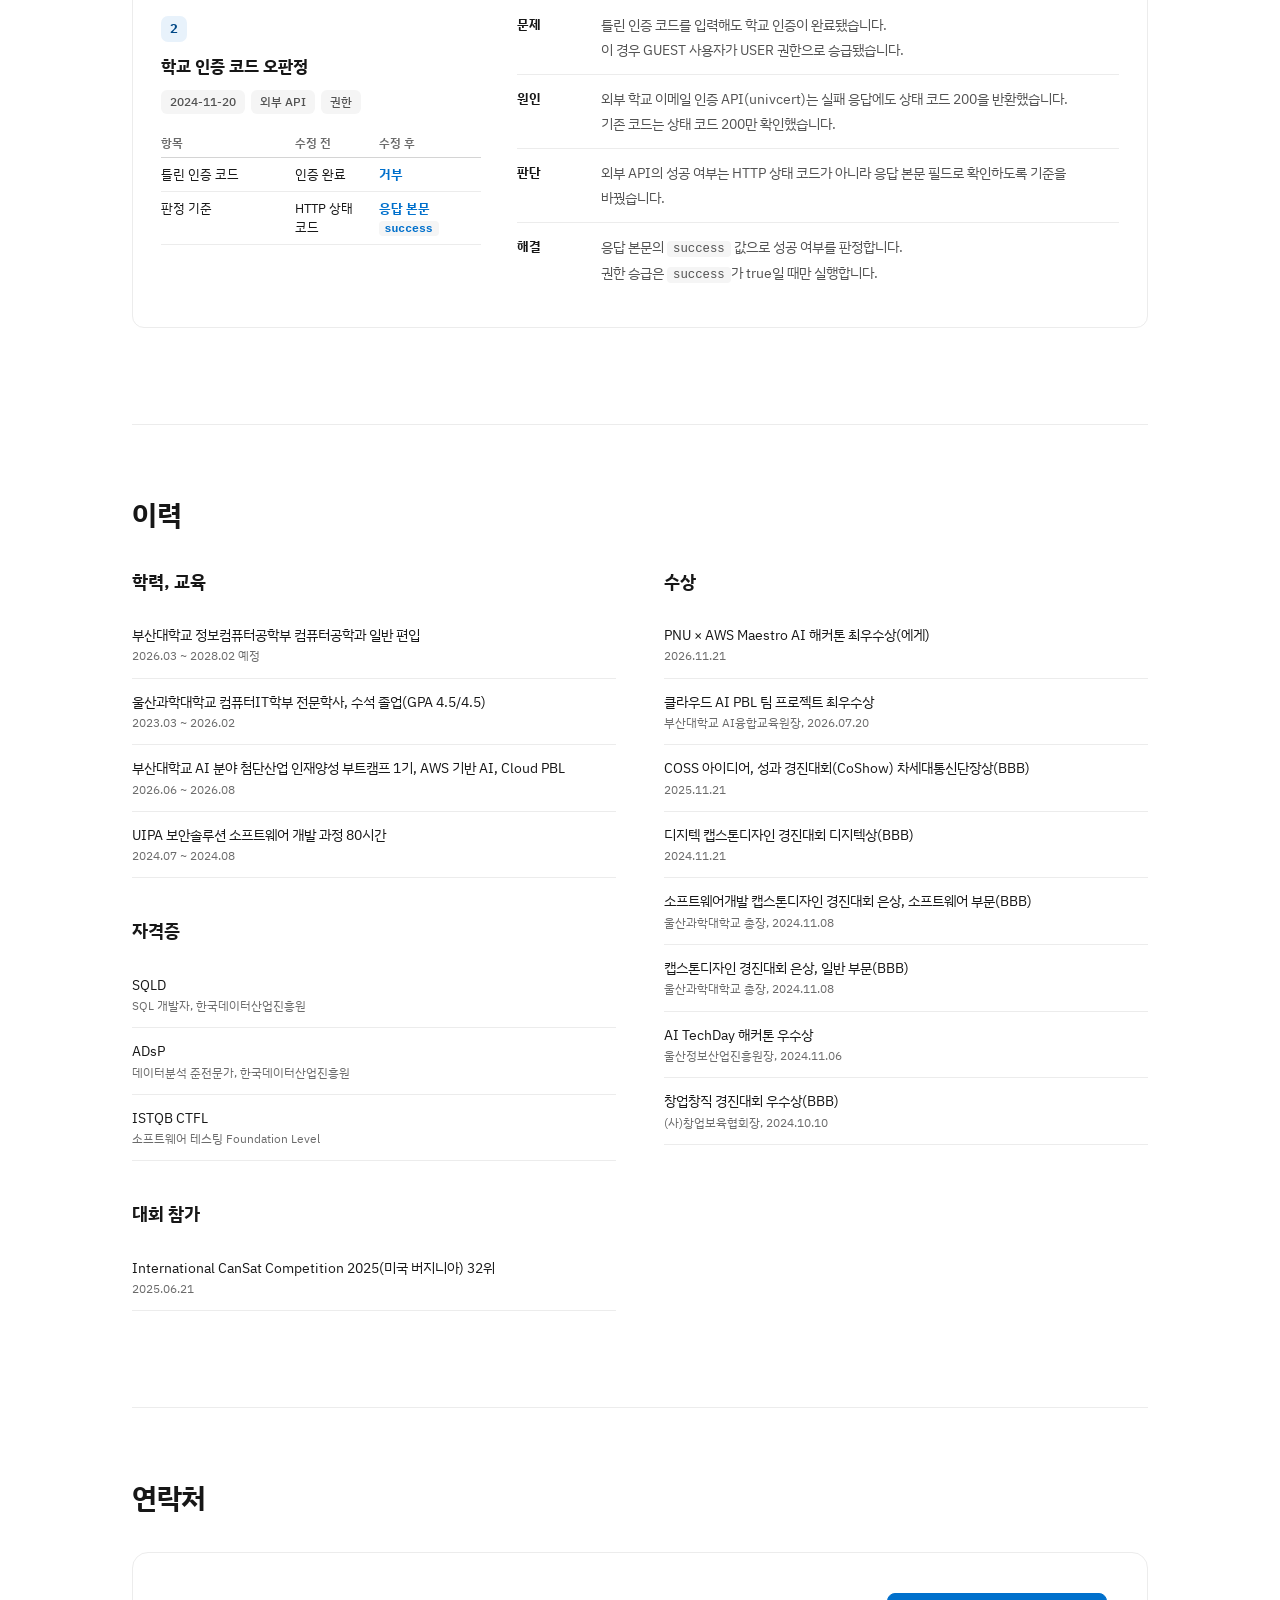
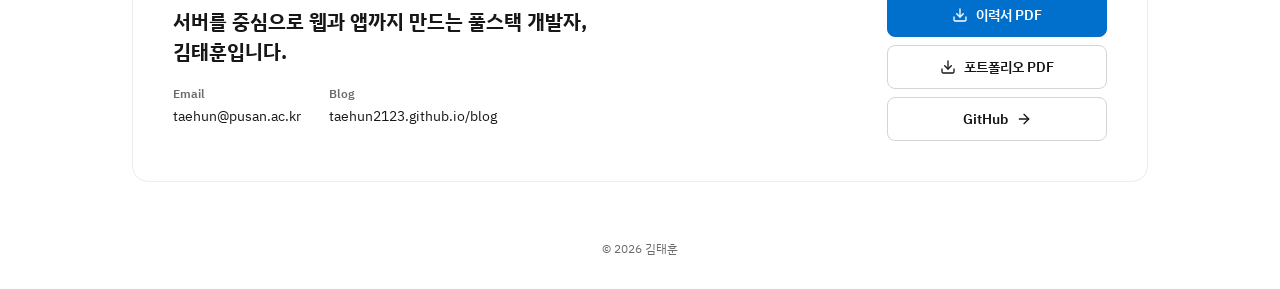
==== commit 119cbe3f: "첫 화면 제목 타이핑 커서의 레이아웃 이동 수정 - 원인: 인라인 블록 커서가 위치마다 줄바꿈을 변경, 320px 폭에서 제목 3줄과 4줄 반복 - 커서를 절대 위치로 변경해 줄바" ====
--- a/index.html
+++ b/index.html
@@ -70,7 +70,7 @@
 <link rel="preconnect" href="https://fonts.googleapis.com">
 <link rel="preconnect" href="https://fonts.gstatic.com" crossorigin>
 <link href="https://fonts.googleapis.com/css2?family=IBM+Plex+Sans+KR:wght@300;400;500;600;700&display=swap" rel="stylesheet">
-<link rel="stylesheet" href="assets/site.css?v=20261122e">
+<link rel="stylesheet" href="assets/site.css?v=20261124a">
 <script>
 /* 움직임 준비
  - 조건: 동작 줄이기 설정이 아니고 IntersectionObserver 지원
--- a/assets/site.css
+++ b/assets/site.css
@@ -264,6 +264,7 @@
 /* 움직임
  - 등장: 24px 아래에서 위로 0.62초(넉터 마케팅 sequence-copy-rise 곡선), 형제 요소 60ms 간격
  - 타이핑: 글자 칸을 먼저 잡고 투명도만 전환. 쓰기와 지우기를 반복하고, 커서는 멈춘 동안에만 깜빡임
+ - 커서: 절대 위치로 줄바꿈 계산에서 제외. 인라인 블록이면 커서 위치마다 줄바꿈이 바뀌어 320px 폭에서 제목이 3줄과 4줄을 반복함(CLS 0.176)
  - 숫자: 고정폭 숫자, 최종 폭을 스크립트가 min-width로 고정
  - html[data-motion]은 머리 스크립트가 설정. 동작 줄이기 설정이나 JS 미동작이면 효과 없음 */
 html[data-motion] [data-reveal] { transition: opacity .62s cubic-bezier(.2, .78, .2, 1), transform .62s cubic-bezier(.2, .78, .2, 1); transition-delay: calc(var(--i, 0) * 60ms); }
@@ -271,7 +272,7 @@
 html[data-typing] .hero-title { visibility: hidden; }
 .tw-char { opacity: 0; }
 .tw-char.on { opacity: 1; }
-.tw-caret { display: inline-block; width: 0; height: 0.95em; margin-right: -3px; border-left: 3px solid var(--accent); vertical-align: -0.1em; }
+.tw-caret { position: absolute; width: 0; height: 0.95em; margin-top: 0.17em; border-left: 3px solid var(--accent); }
 .tw-caret.idle { animation: tw-blink 1s steps(1) infinite; }
 @keyframes tw-blink { 50% { opacity: 0; } }
 .count { display: inline-block; font-variant-numeric: tabular-nums; }
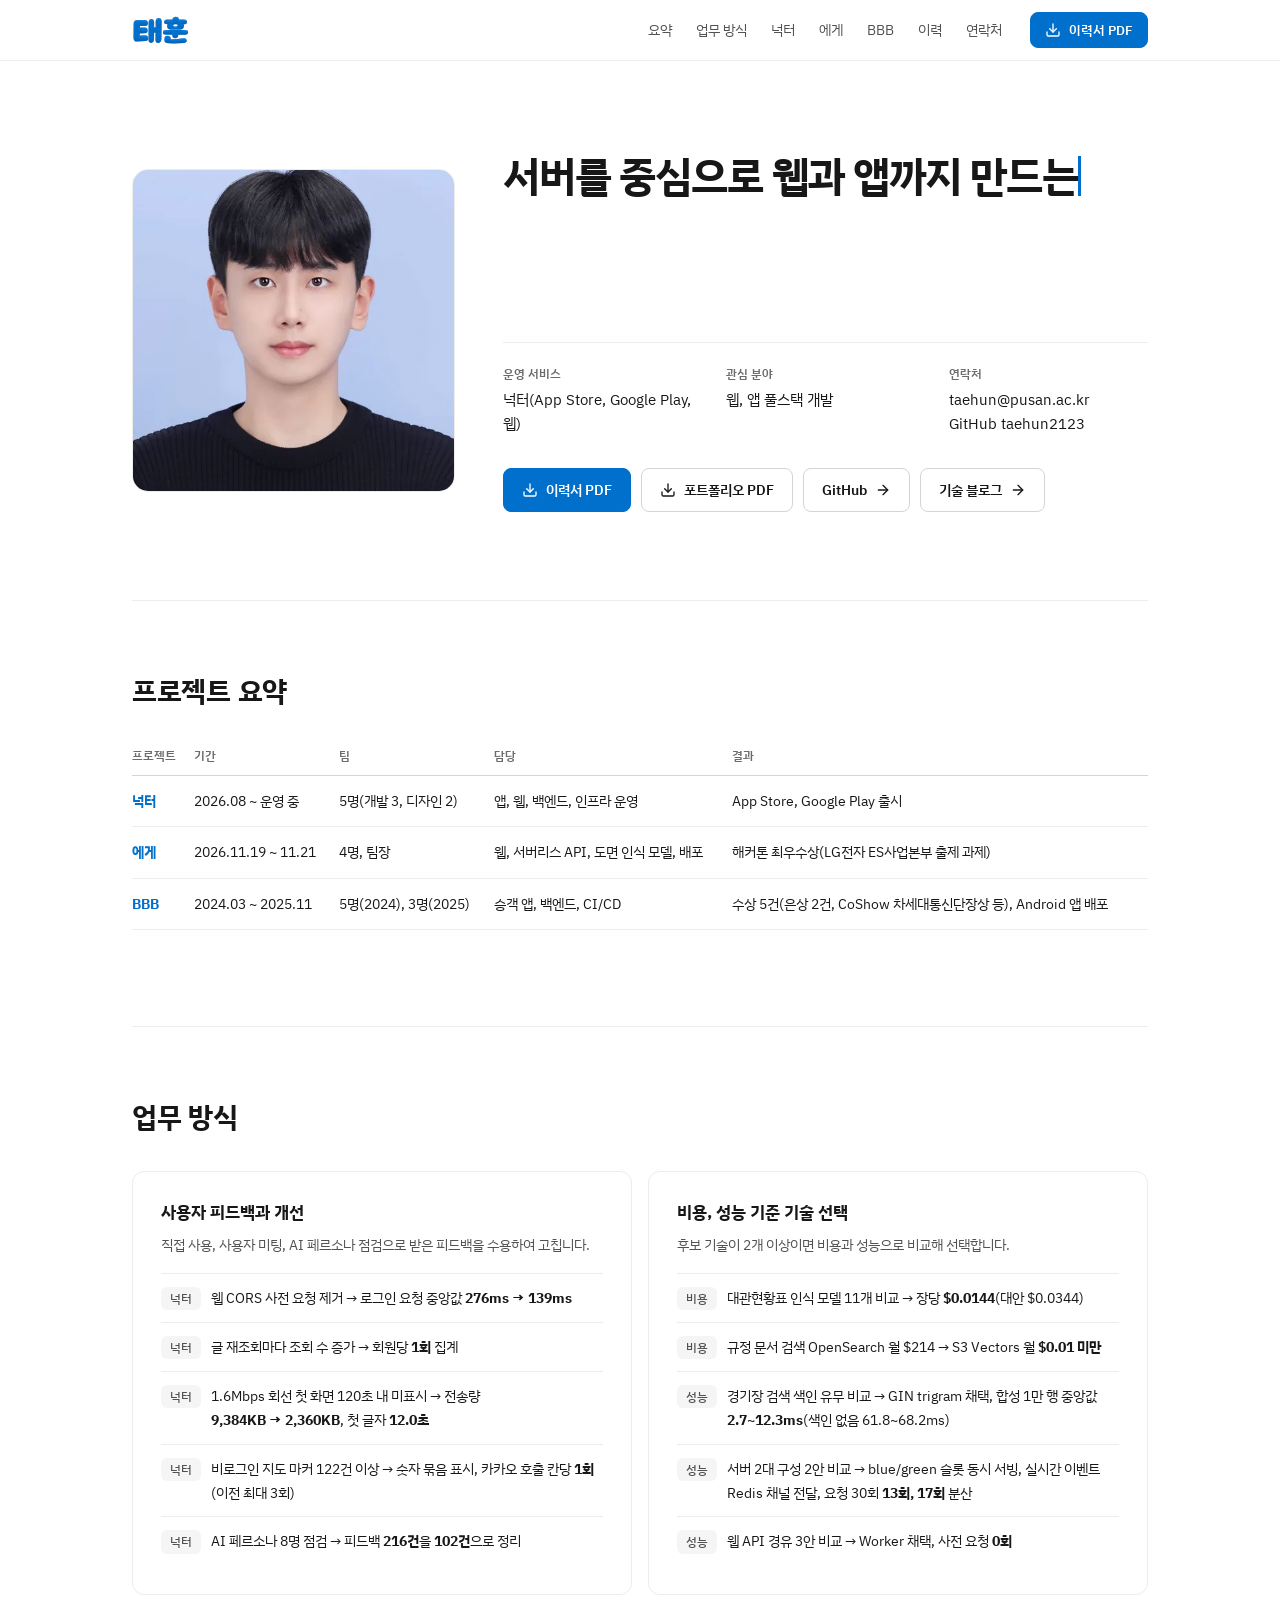
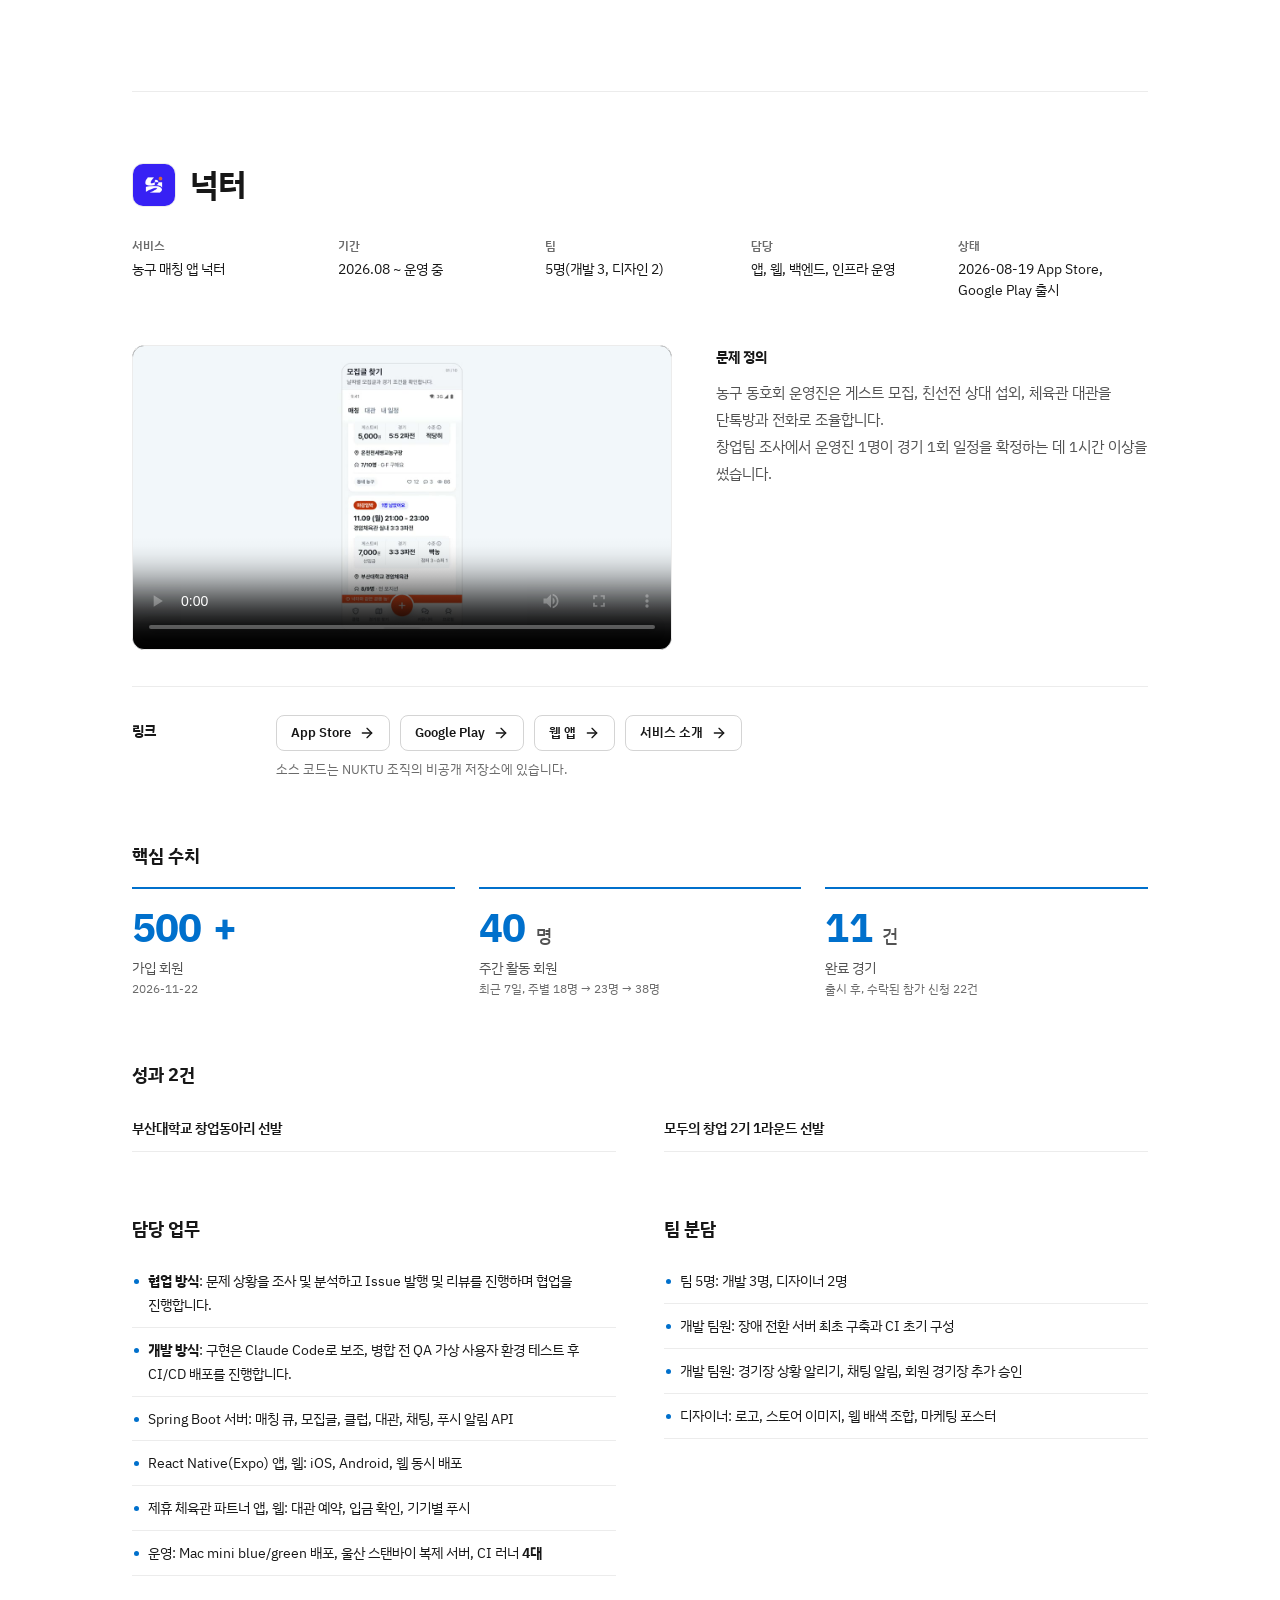
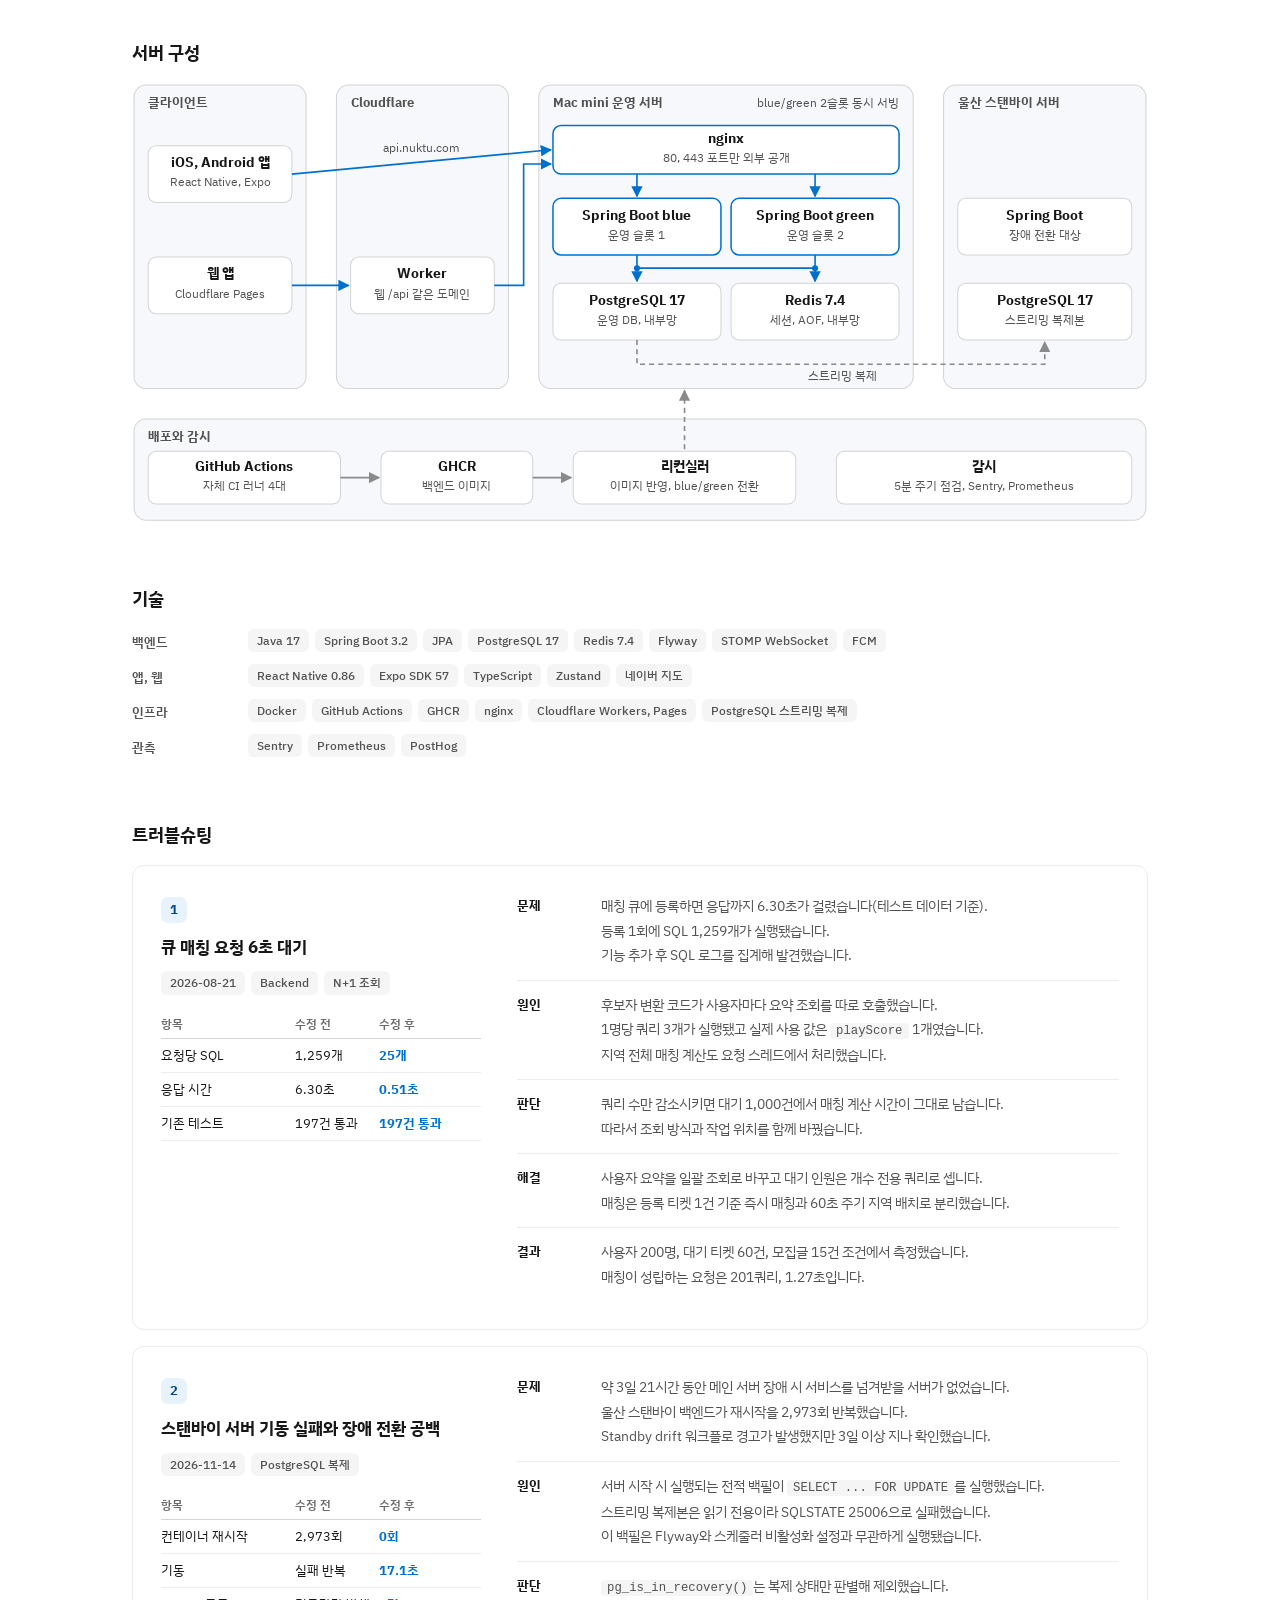
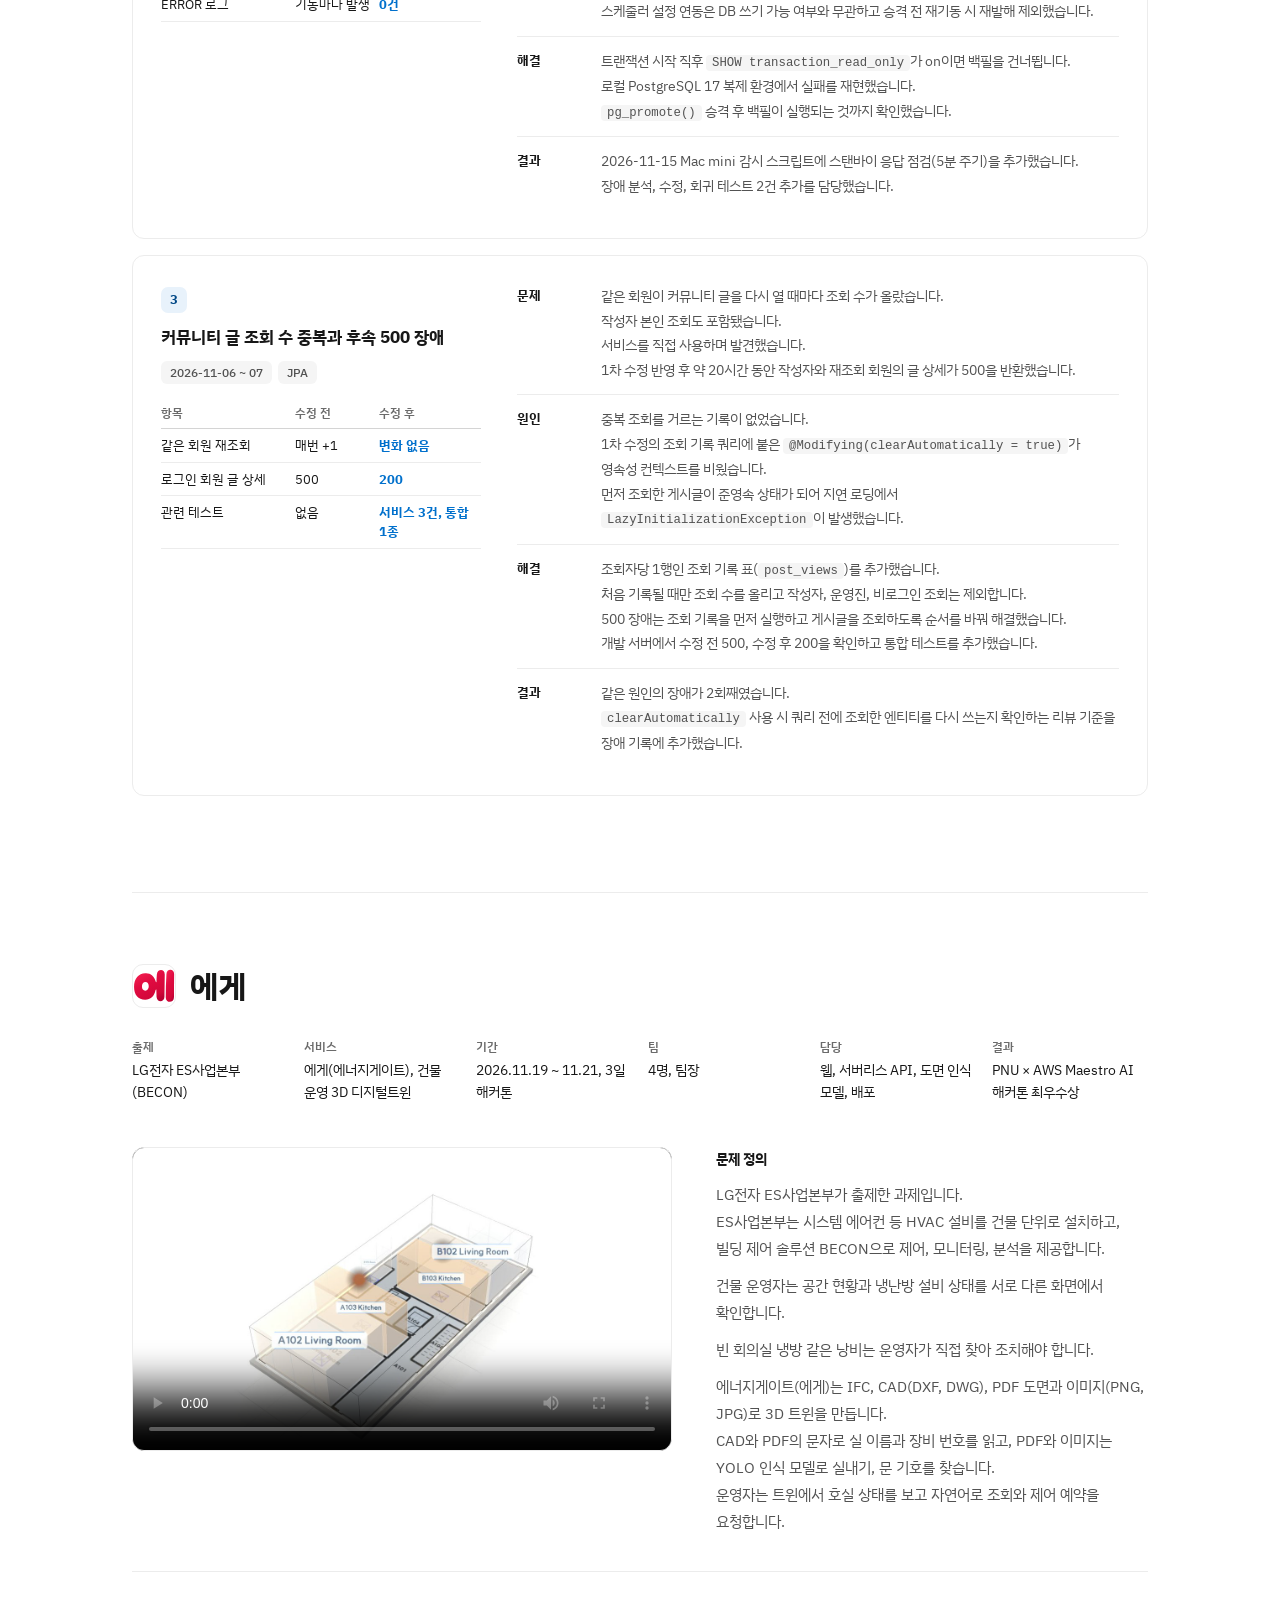
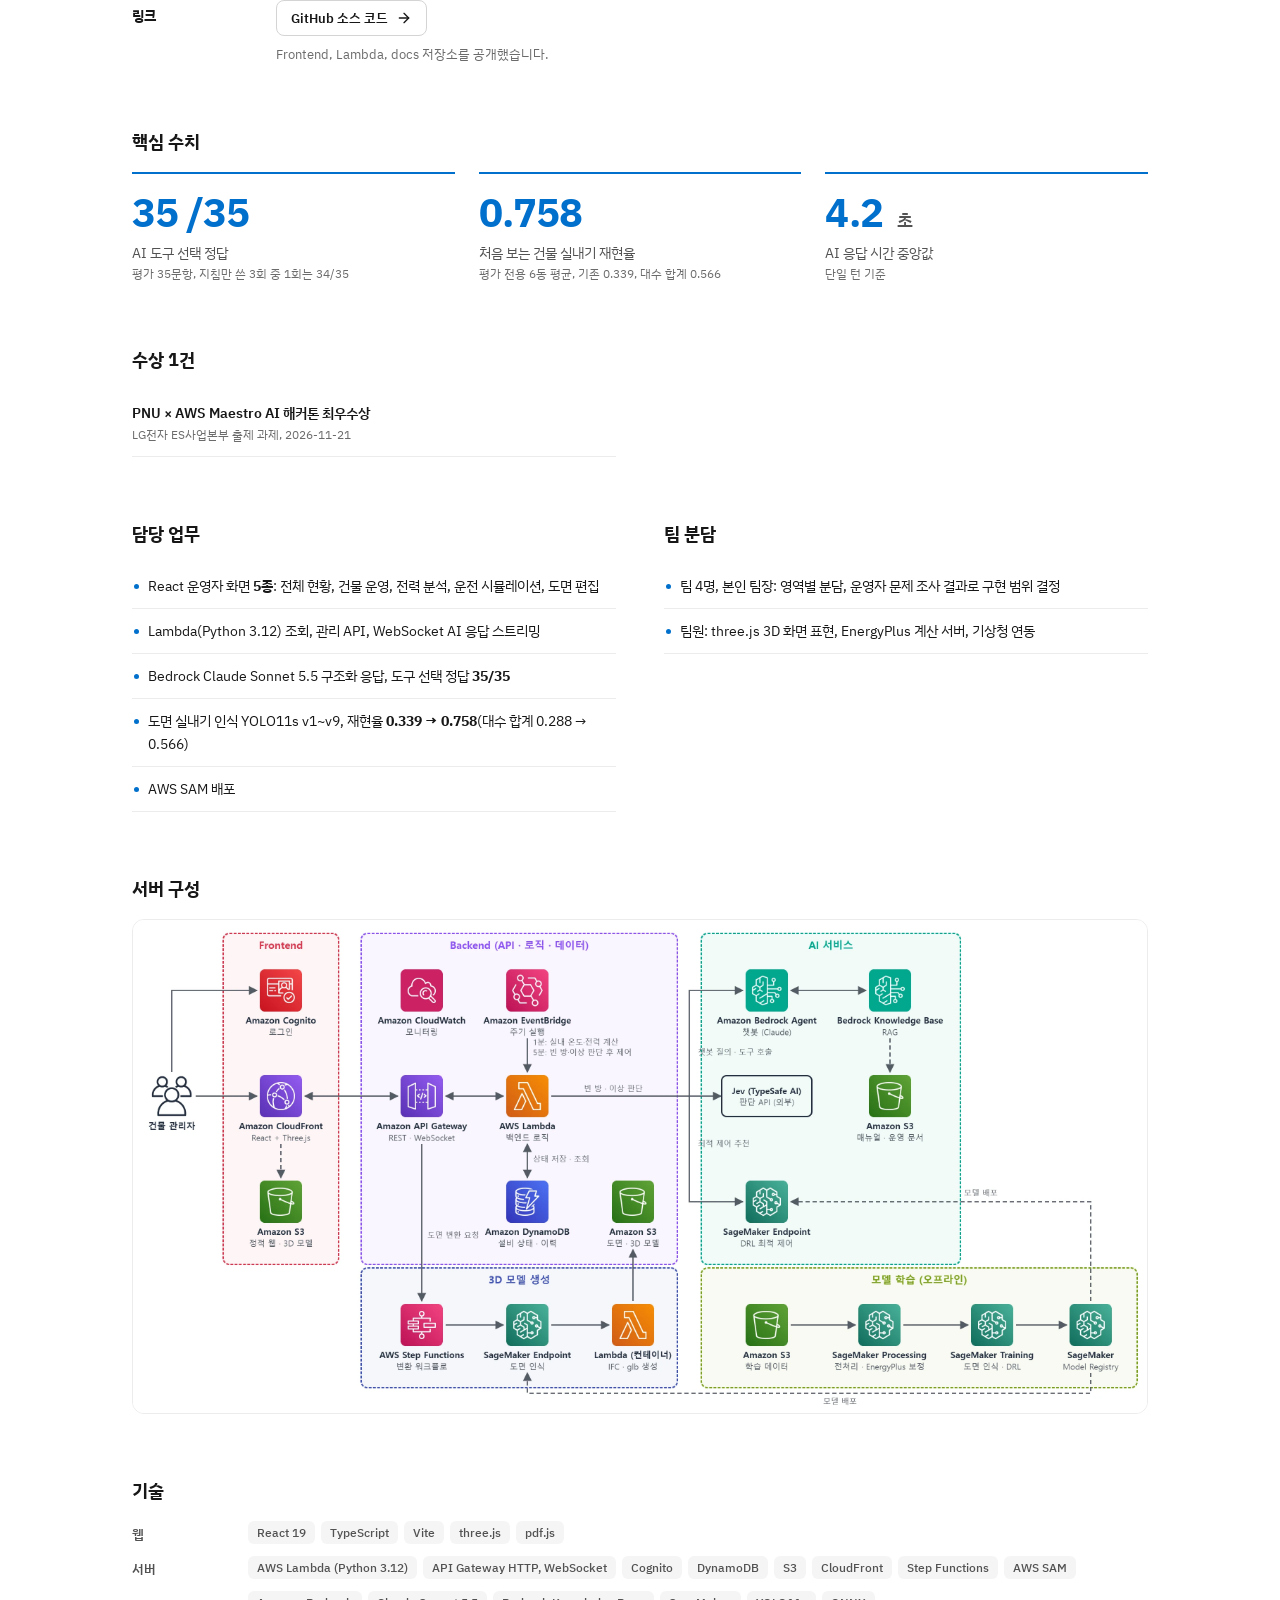
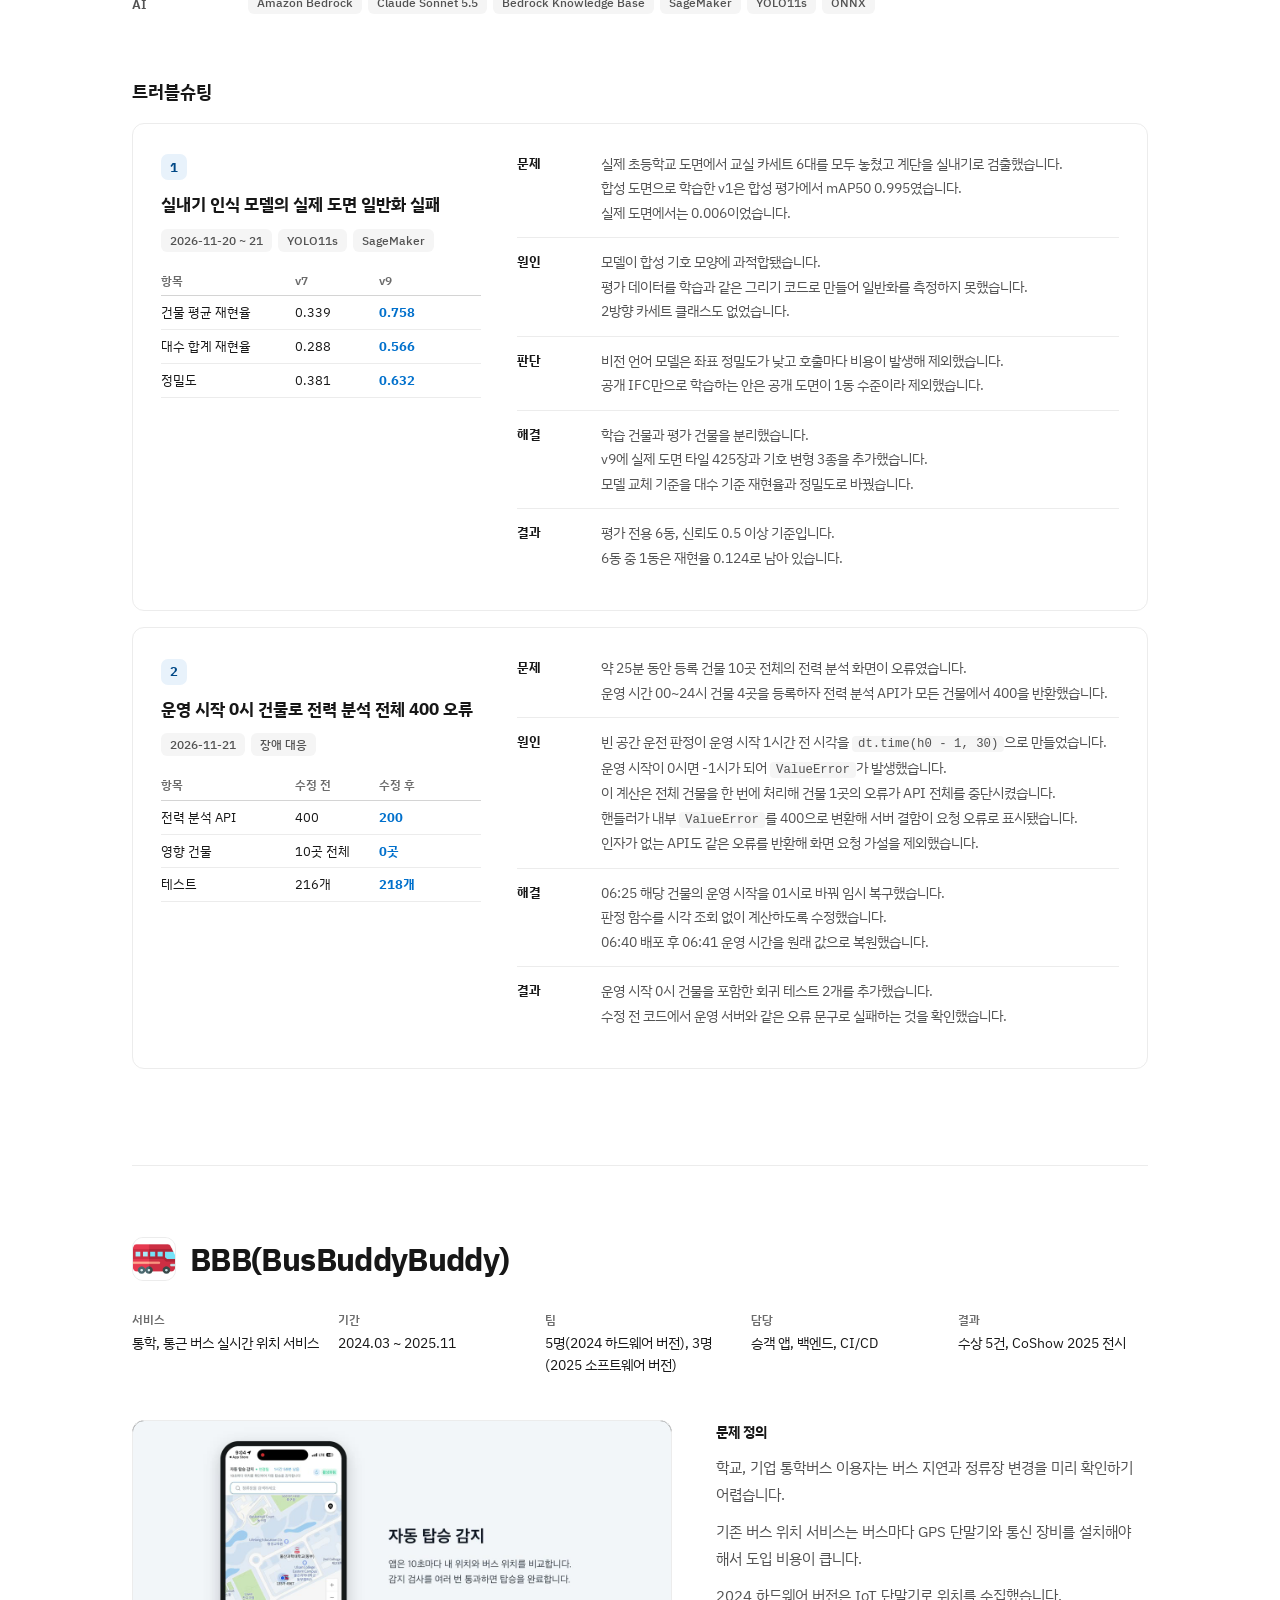
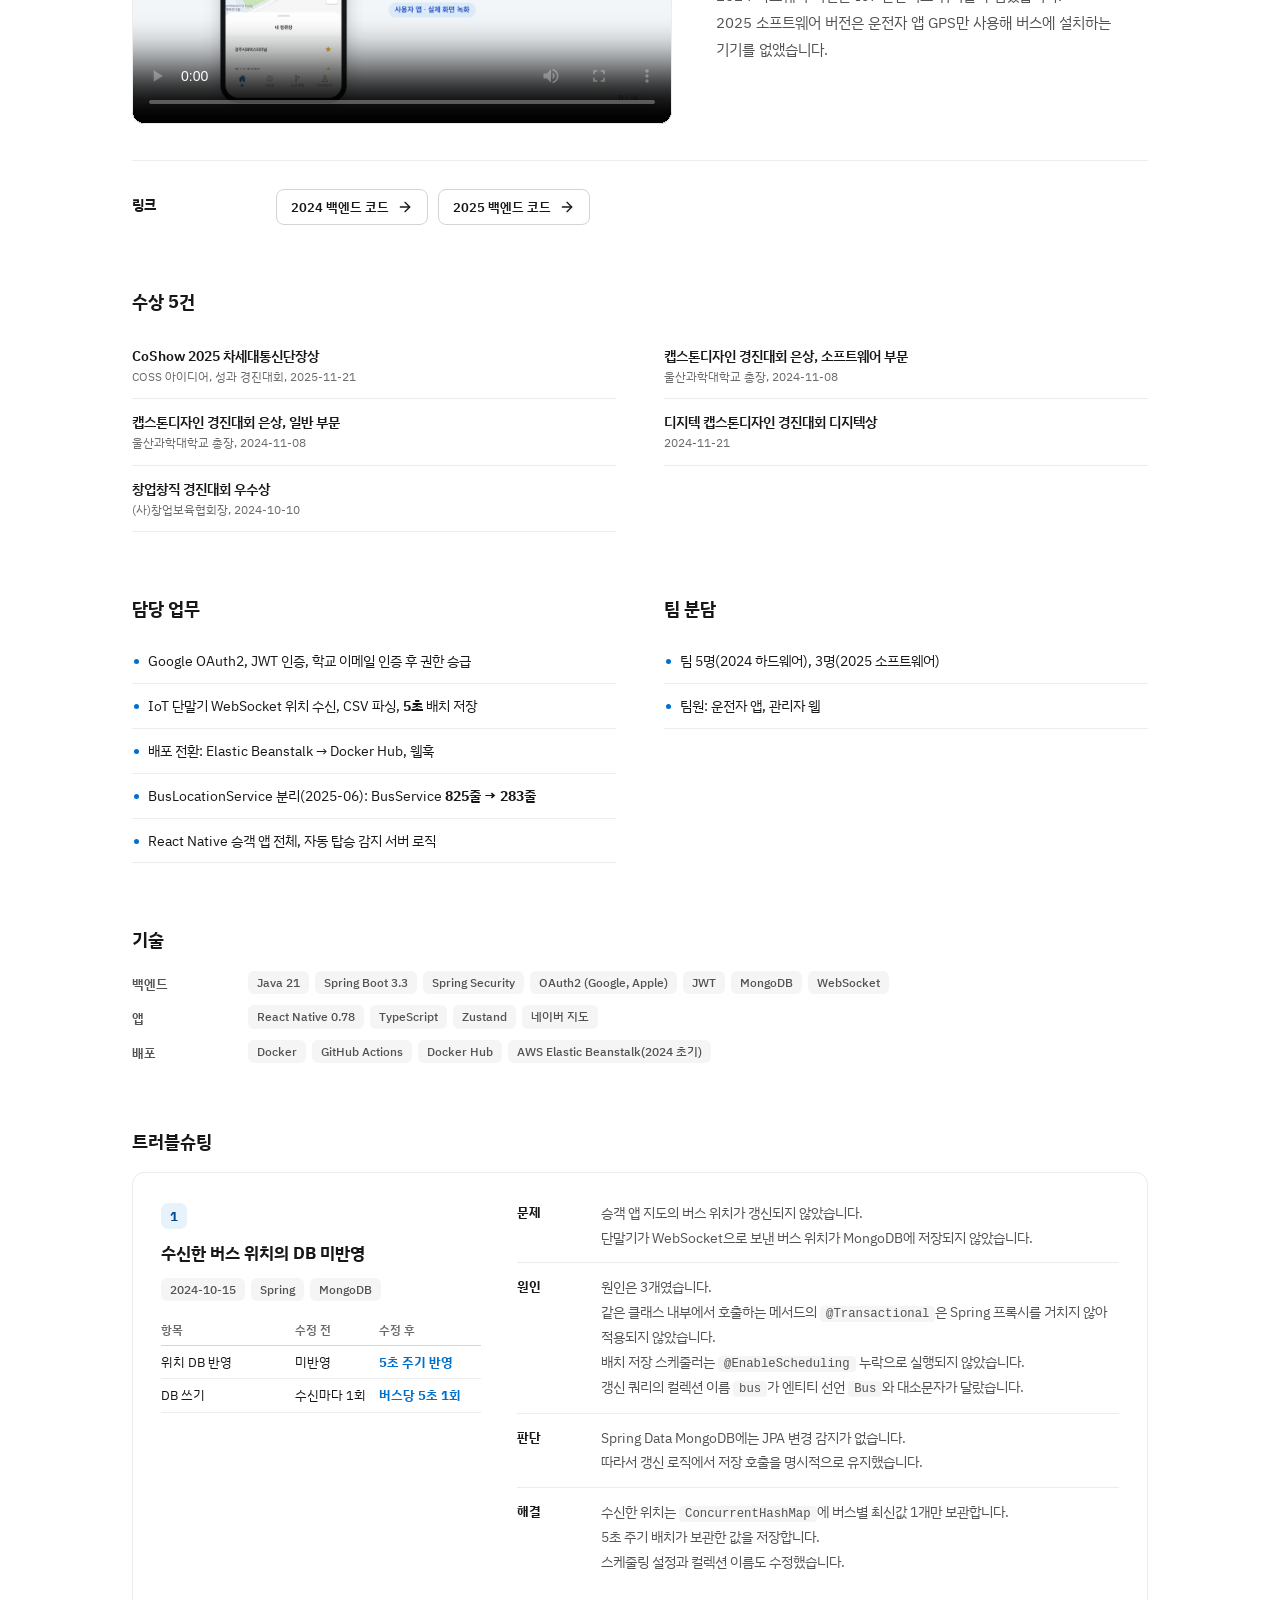
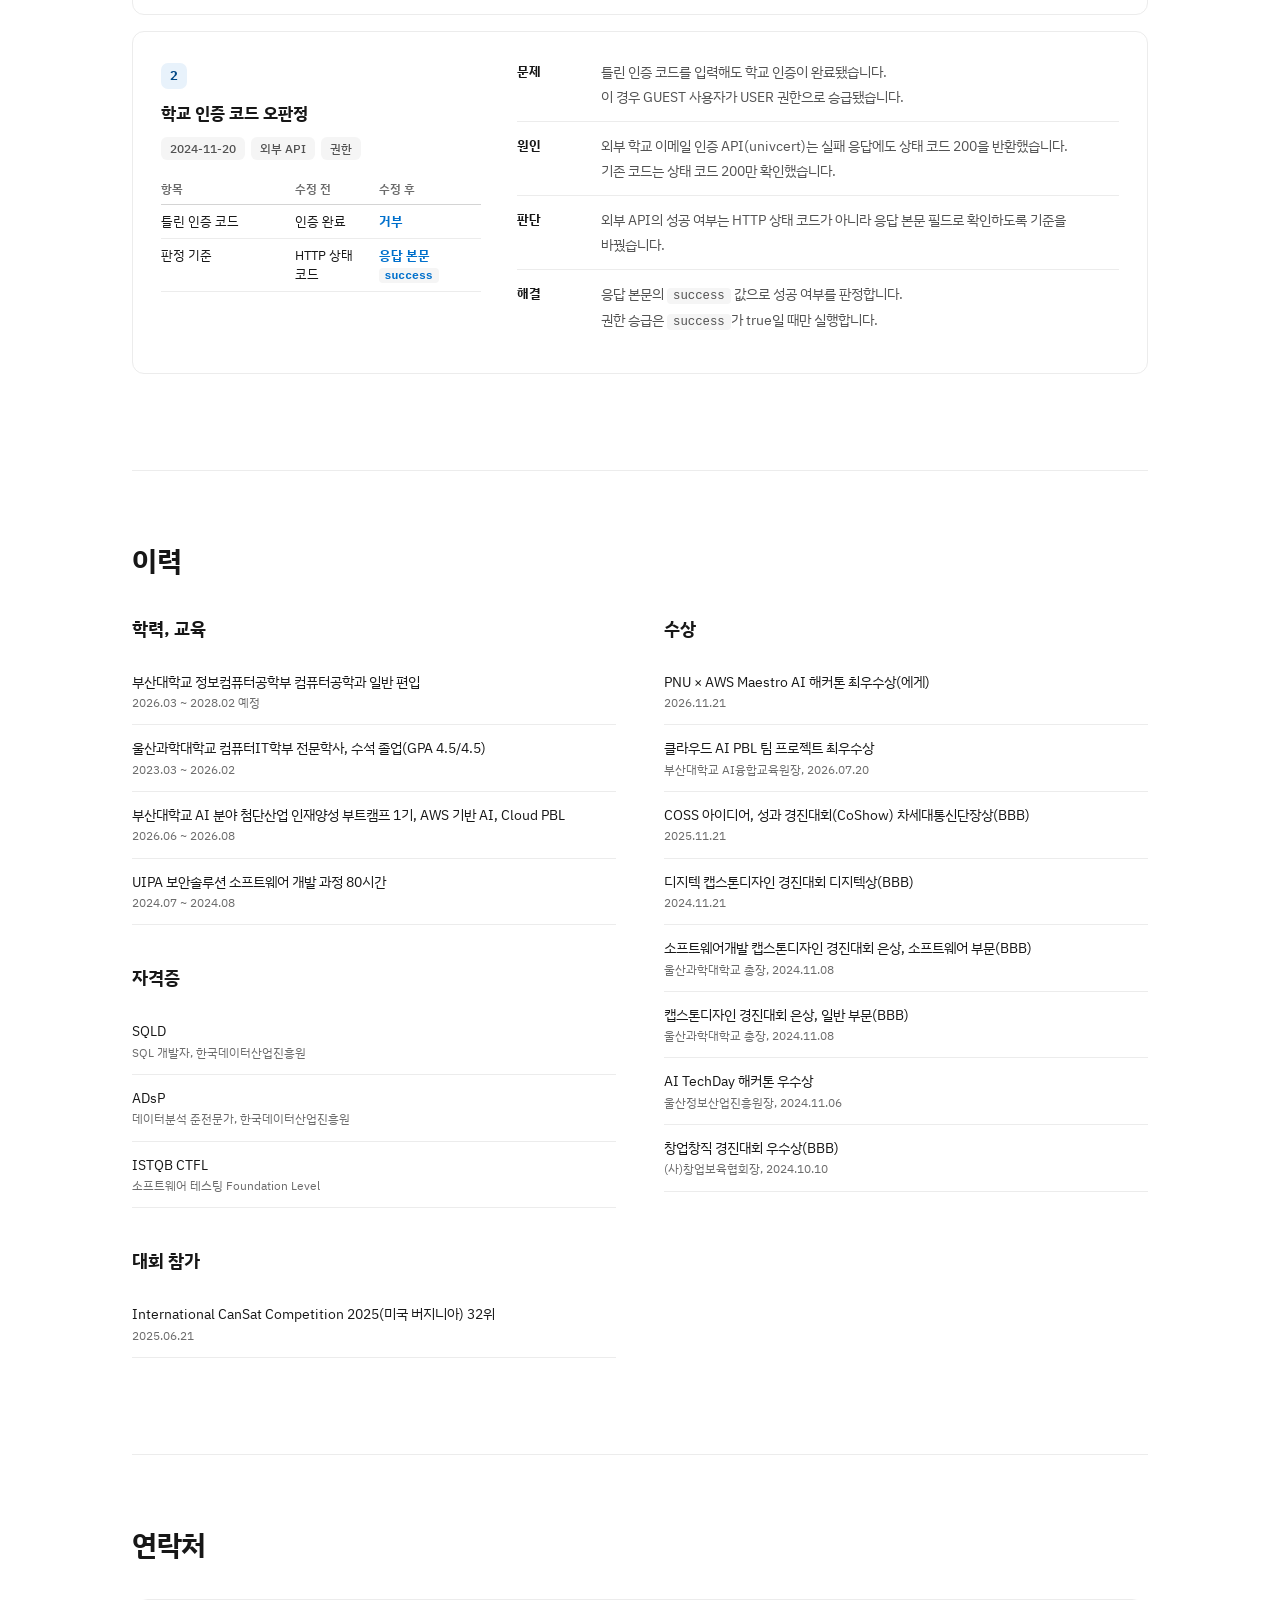
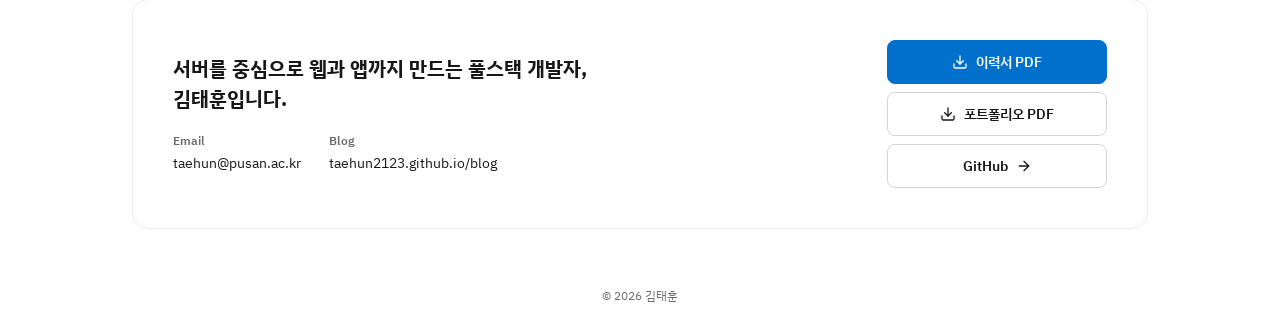
==== commit 644c4969: "업무 방식 카드의 추정값 항목을 실측 백엔드 항목으로 교체 - 피드백 카드: 대관현황표 사진 인식, 에게 글자 크기 대신 저속 회선 첫 화면, 비로그인 지도 카카오 호출 항목 - " ====
--- a/index.html
+++ b/index.html
@@ -29,7 +29,7 @@
  "@type": "ProfilePage",
  "url": "https://taehun2123.github.io/",
  "inLanguage": "ko",
- "dateModified": "2026-11-23T13:45:55+09:00",
+ "dateModified": "2026-11-24T18:30:00+09:00",
  "mainEntity": {
   "@type": "Person",
   "name": "김태훈",
@@ -177,9 +177,9 @@
         <ul class="evidence">
           <li><span class="chip">넉터</span><span>웹 CORS 사전 요청 제거 → 로그인 요청 중앙값 <b>276ms → 139ms</b></span></li>
           <li><span class="chip">넉터</span><span>글 재조회마다 조회 수 증가 → 회원당 <b>1회</b> 집계</span></li>
-          <li><span class="chip">넉터</span><span>체육관 엑셀 표 사진 → 사진 업로드 일정 등록, 정면 촬영 사진 인식 <b>17/17</b></span></li>
+          <li><span class="chip">넉터</span><span>1.6Mbps 회선 첫 화면 120초 내 미표시 → 전송량 <b>9,384KB → 2,360KB</b>, 첫 글자 <b>12.0초</b></span></li>
+          <li><span class="chip">넉터</span><span>비로그인 지도 마커 122건 이상 → 숫자 묶음 표시, 카카오 호출 칸당 <b>1회</b>(이전 최대 3회)</span></li>
           <li><span class="chip">넉터</span><span>AI 페르소나 8명 점검 → 피드백 <b>216건</b>을 <b>102건</b>으로 정리</span></li>
-          <li><span class="chip">에게</span><span>기계설비유지관리자 72%가 50대 이상 → 본문 <b>16px</b>, AI 답변 <b>3문장</b></span></li>
         </ul>
       </article>
       <article class="approach-card">
@@ -187,9 +187,9 @@
         <p class="approach-lead">후보 기술이 2개 이상이면 비용과 성능으로 비교해 선택합니다.</p>
         <ul class="evidence">
           <li><span class="chip">비용</span><span>대관현황표 인식 모델 11개 비교 → 장당 <b>$0.0144</b>(대안 $0.0344)</span></li>
-          <li><span class="chip">비용</span><span>자동 번역 Papago 최소 월 2만 원 → Gemini 월 <b>$1 미만</b>(추정)</span></li>
-          <li><span class="chip">비용</span><span>길찾기 API 5개 비교 → TMAP 추천안 월 <b>약 7,000원</b>(대안 최대 20만 원)</span></li>
           <li><span class="chip">비용</span><span>규정 문서 검색 OpenSearch 월 $214 → S3 Vectors 월 <b>$0.01 미만</b></span></li>
+          <li><span class="chip">성능</span><span>경기장 검색 색인 유무 비교 → GIN trigram 채택, 합성 1만 행 중앙값 <b>2.7~12.3ms</b>(색인 없음 61.8~68.2ms)</span></li>
+          <li><span class="chip">성능</span><span>서버 2대 구성 2안 비교 → blue/green 슬롯 동시 서빙, 실시간 이벤트 Redis 채널 전달, 요청 30회 <b>13회, 17회</b> 분산</span></li>
           <li><span class="chip">성능</span><span>웹 API 경유 3안 비교 → Worker 채택, 사전 요청 <b>0회</b></span></li>
         </ul>
       </article>
